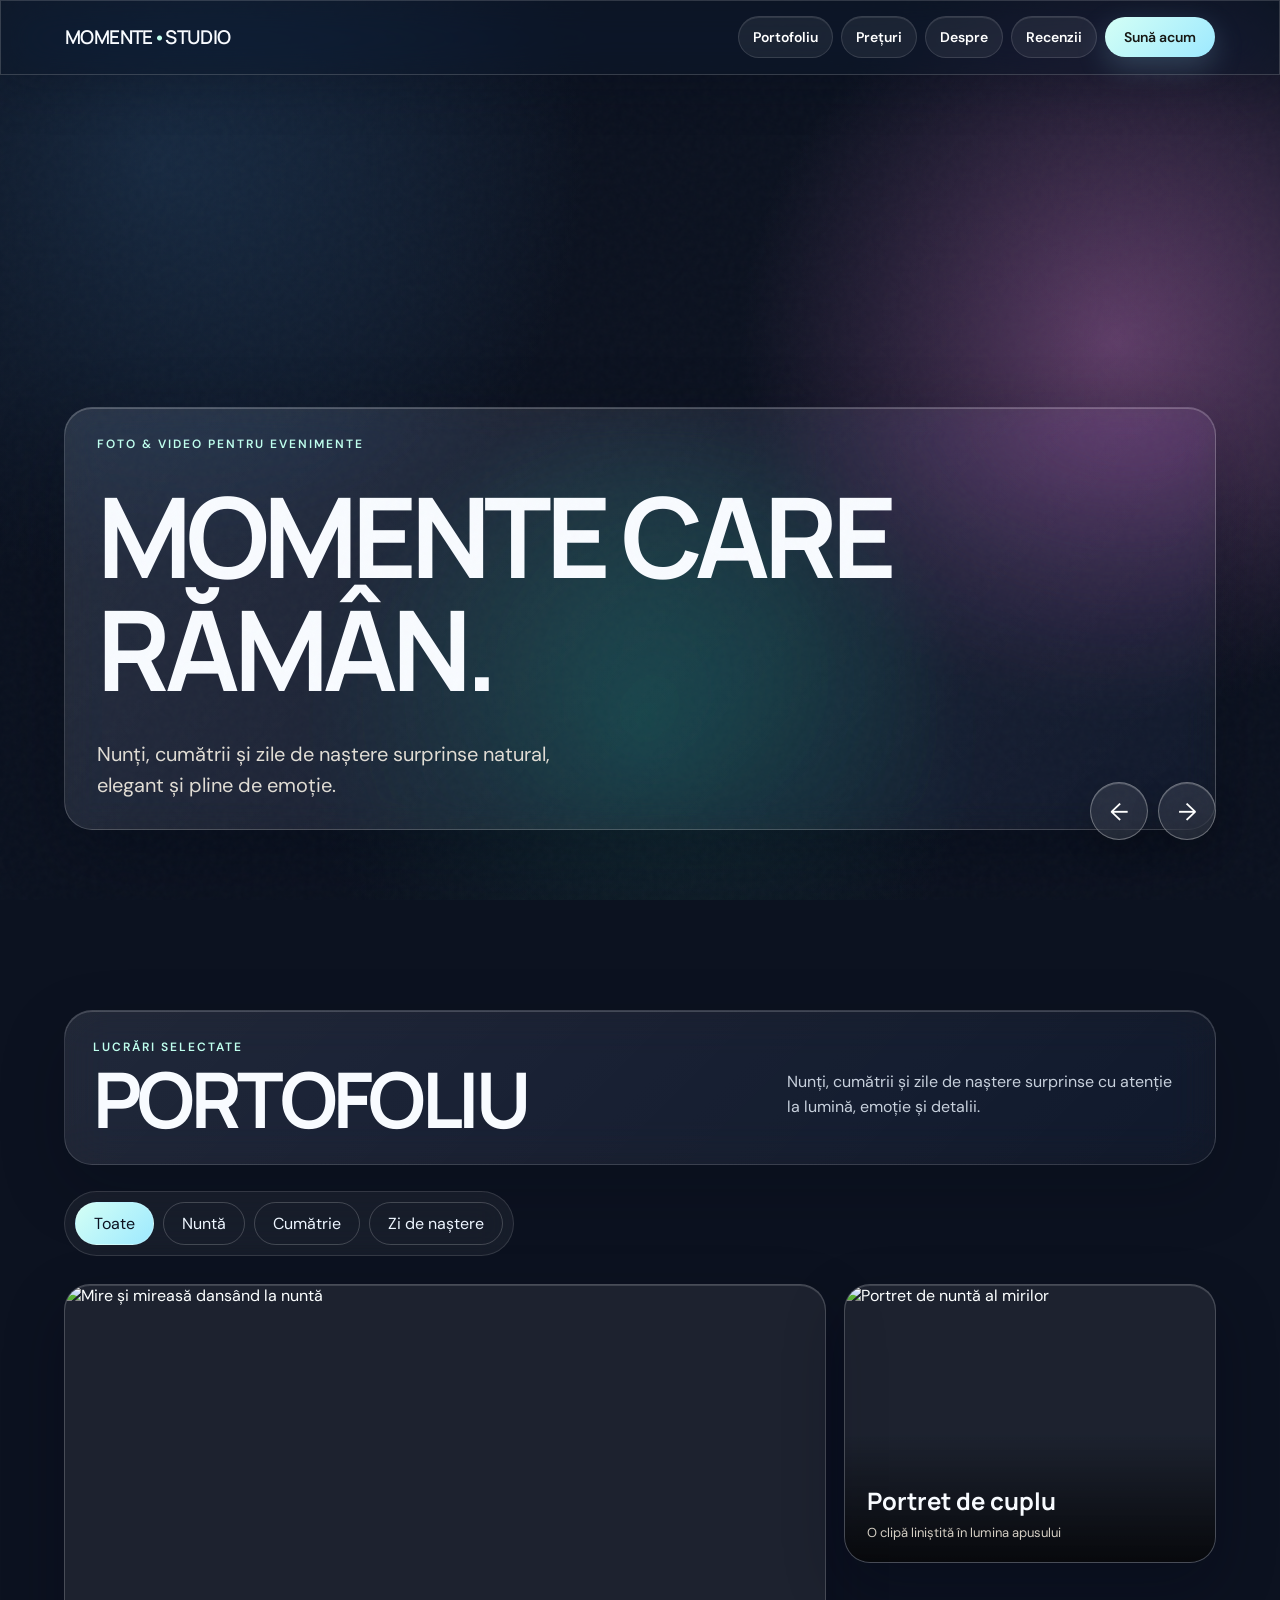
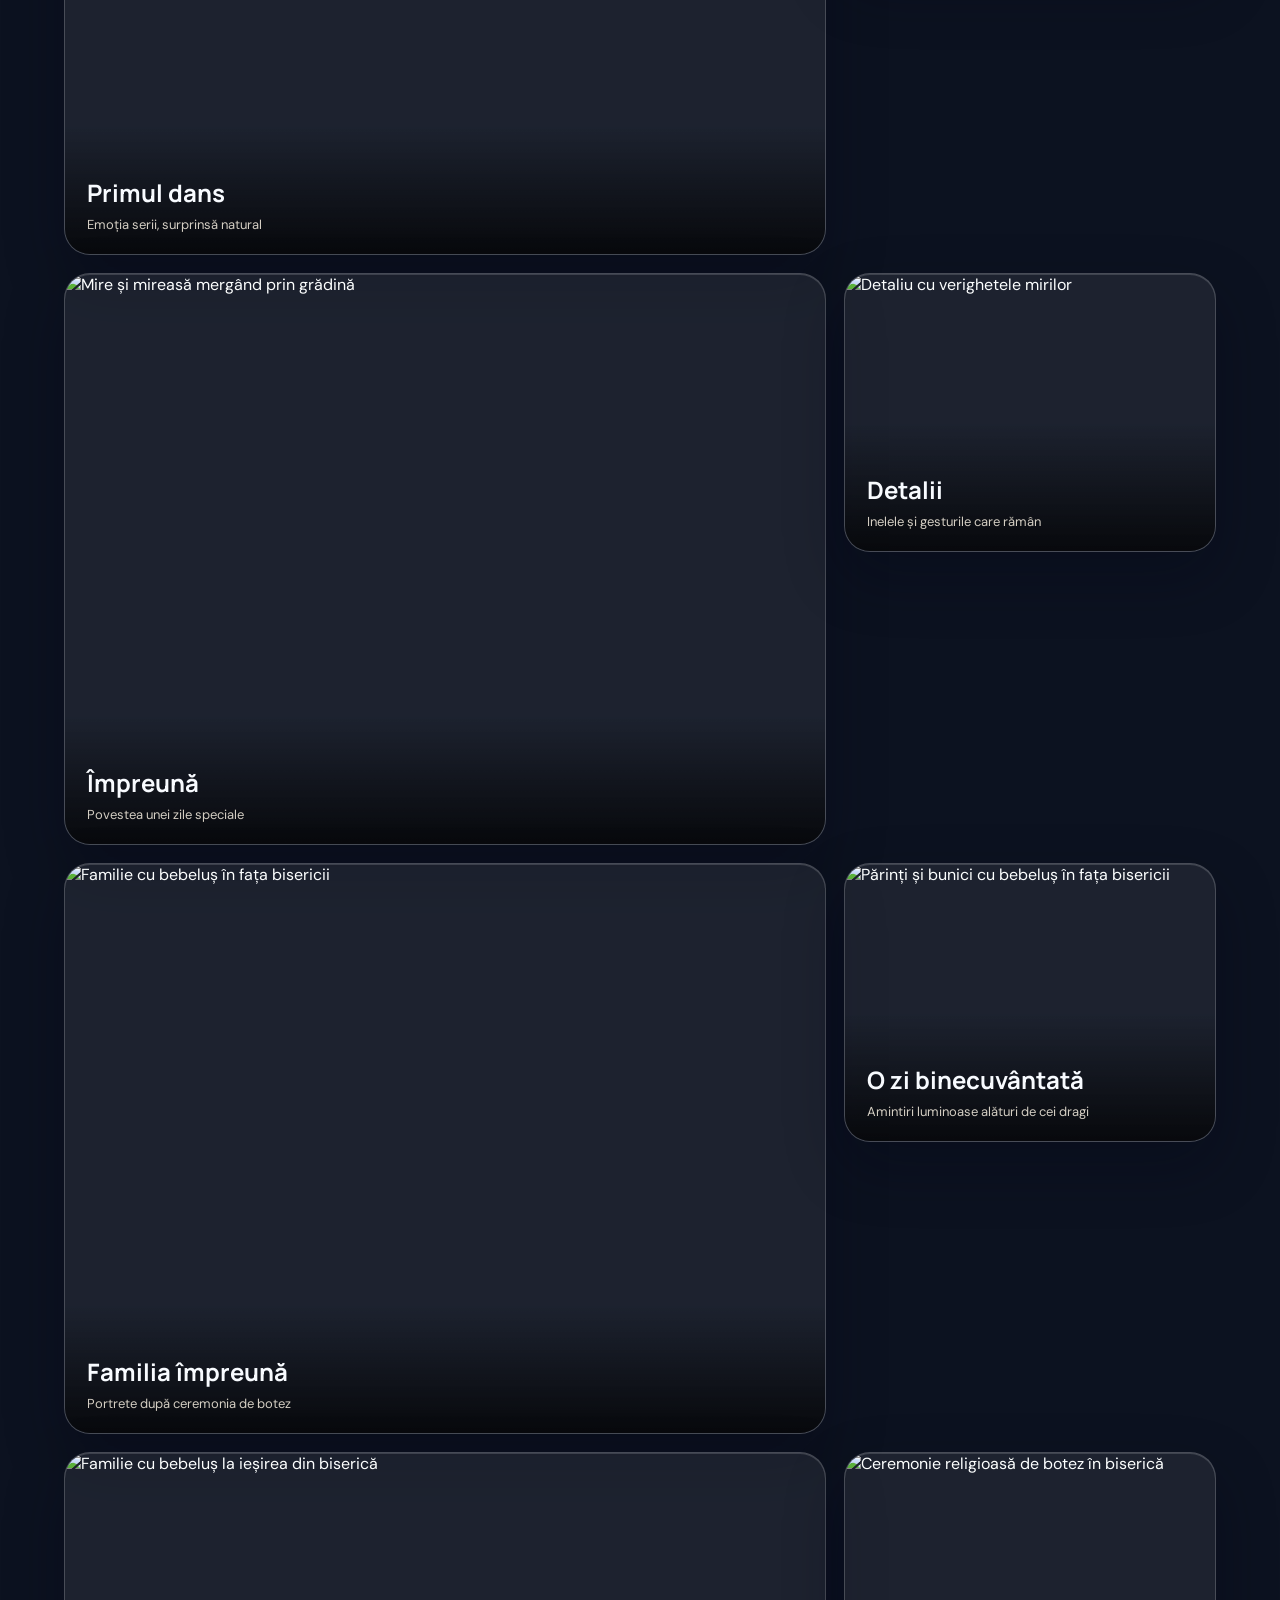
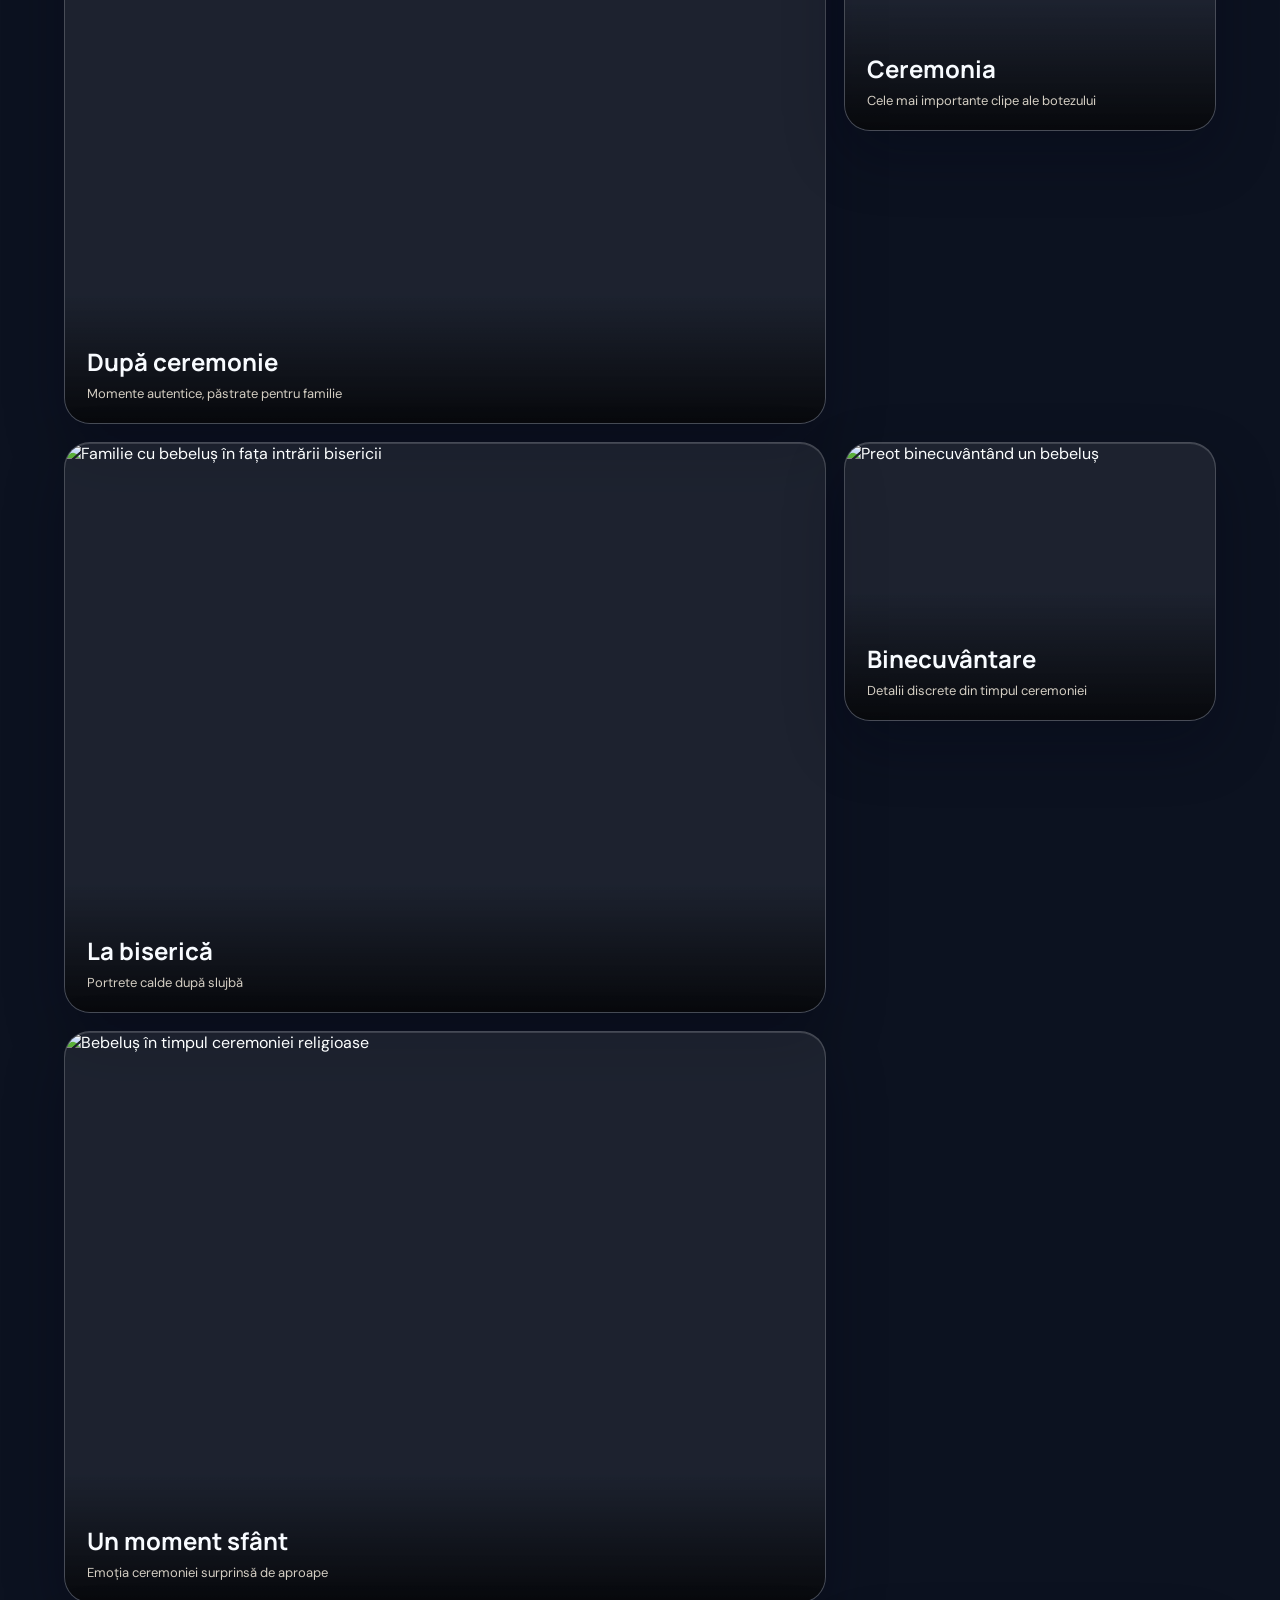
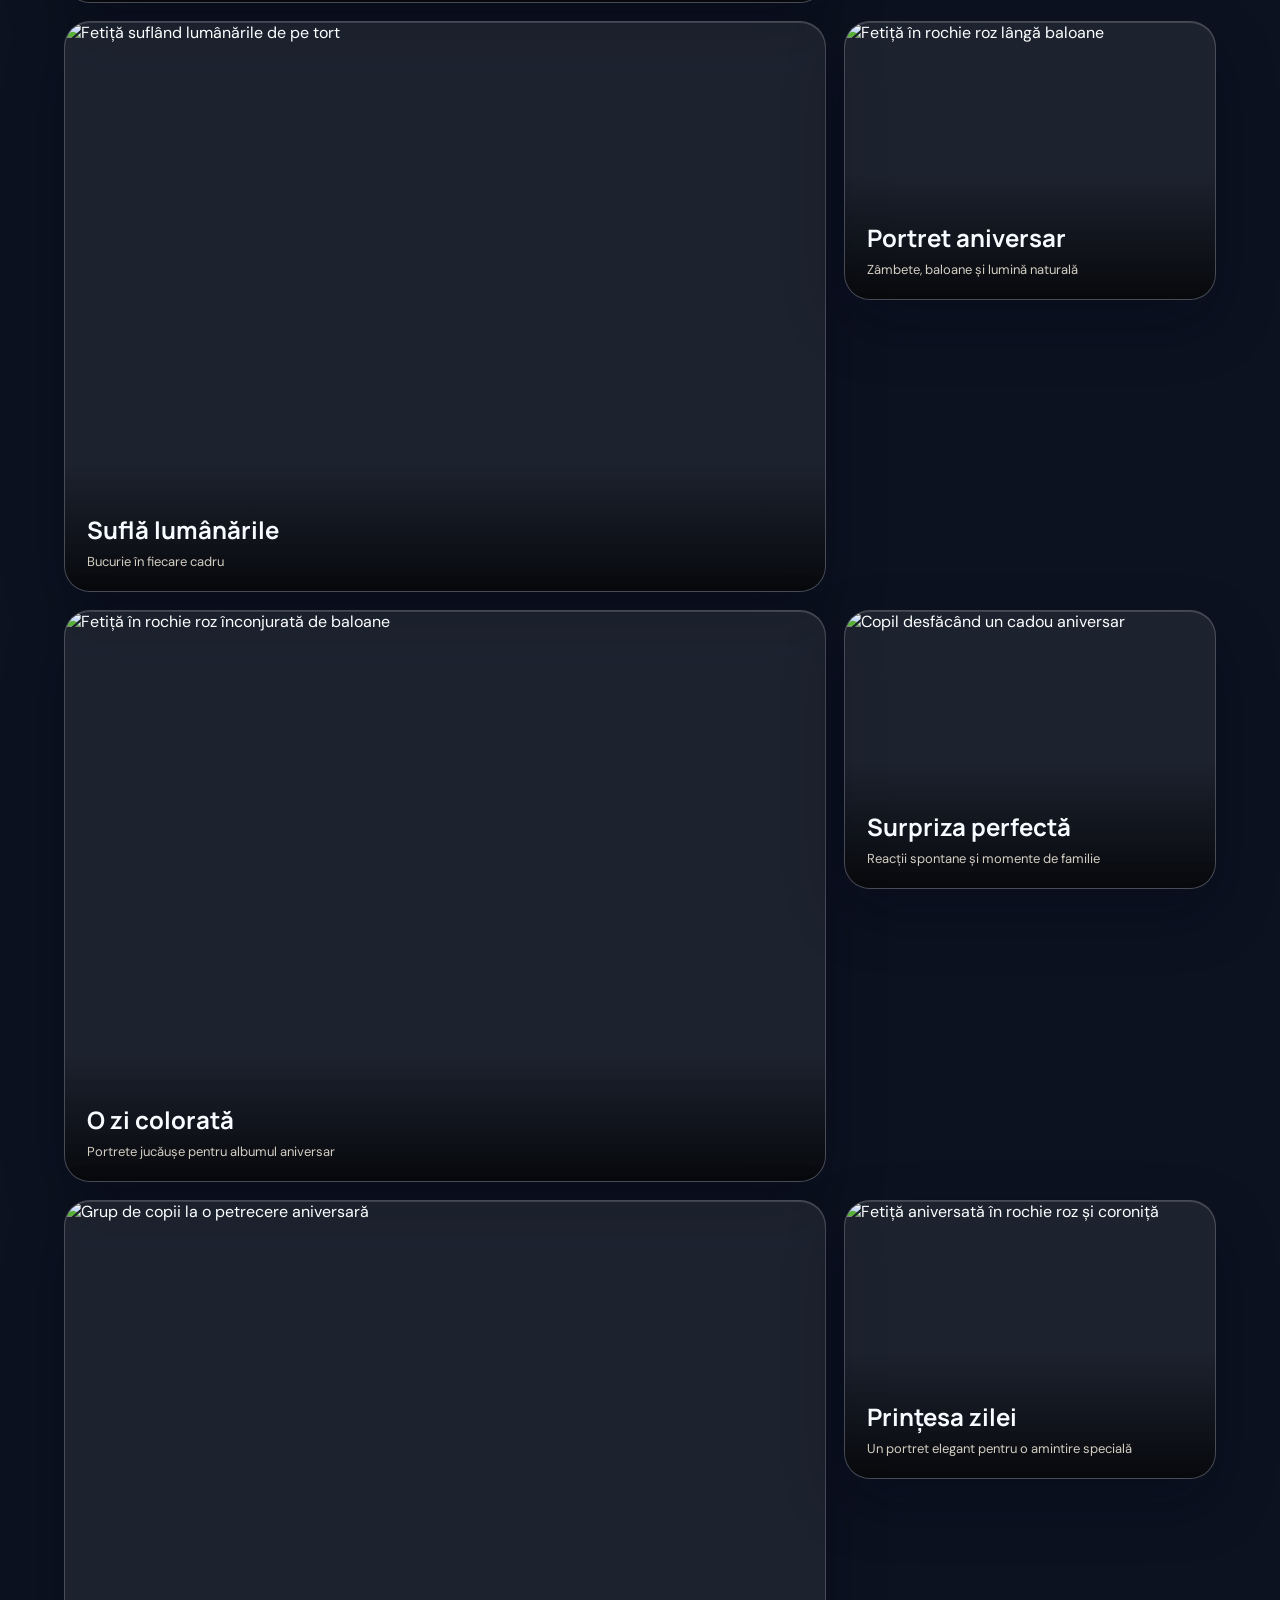
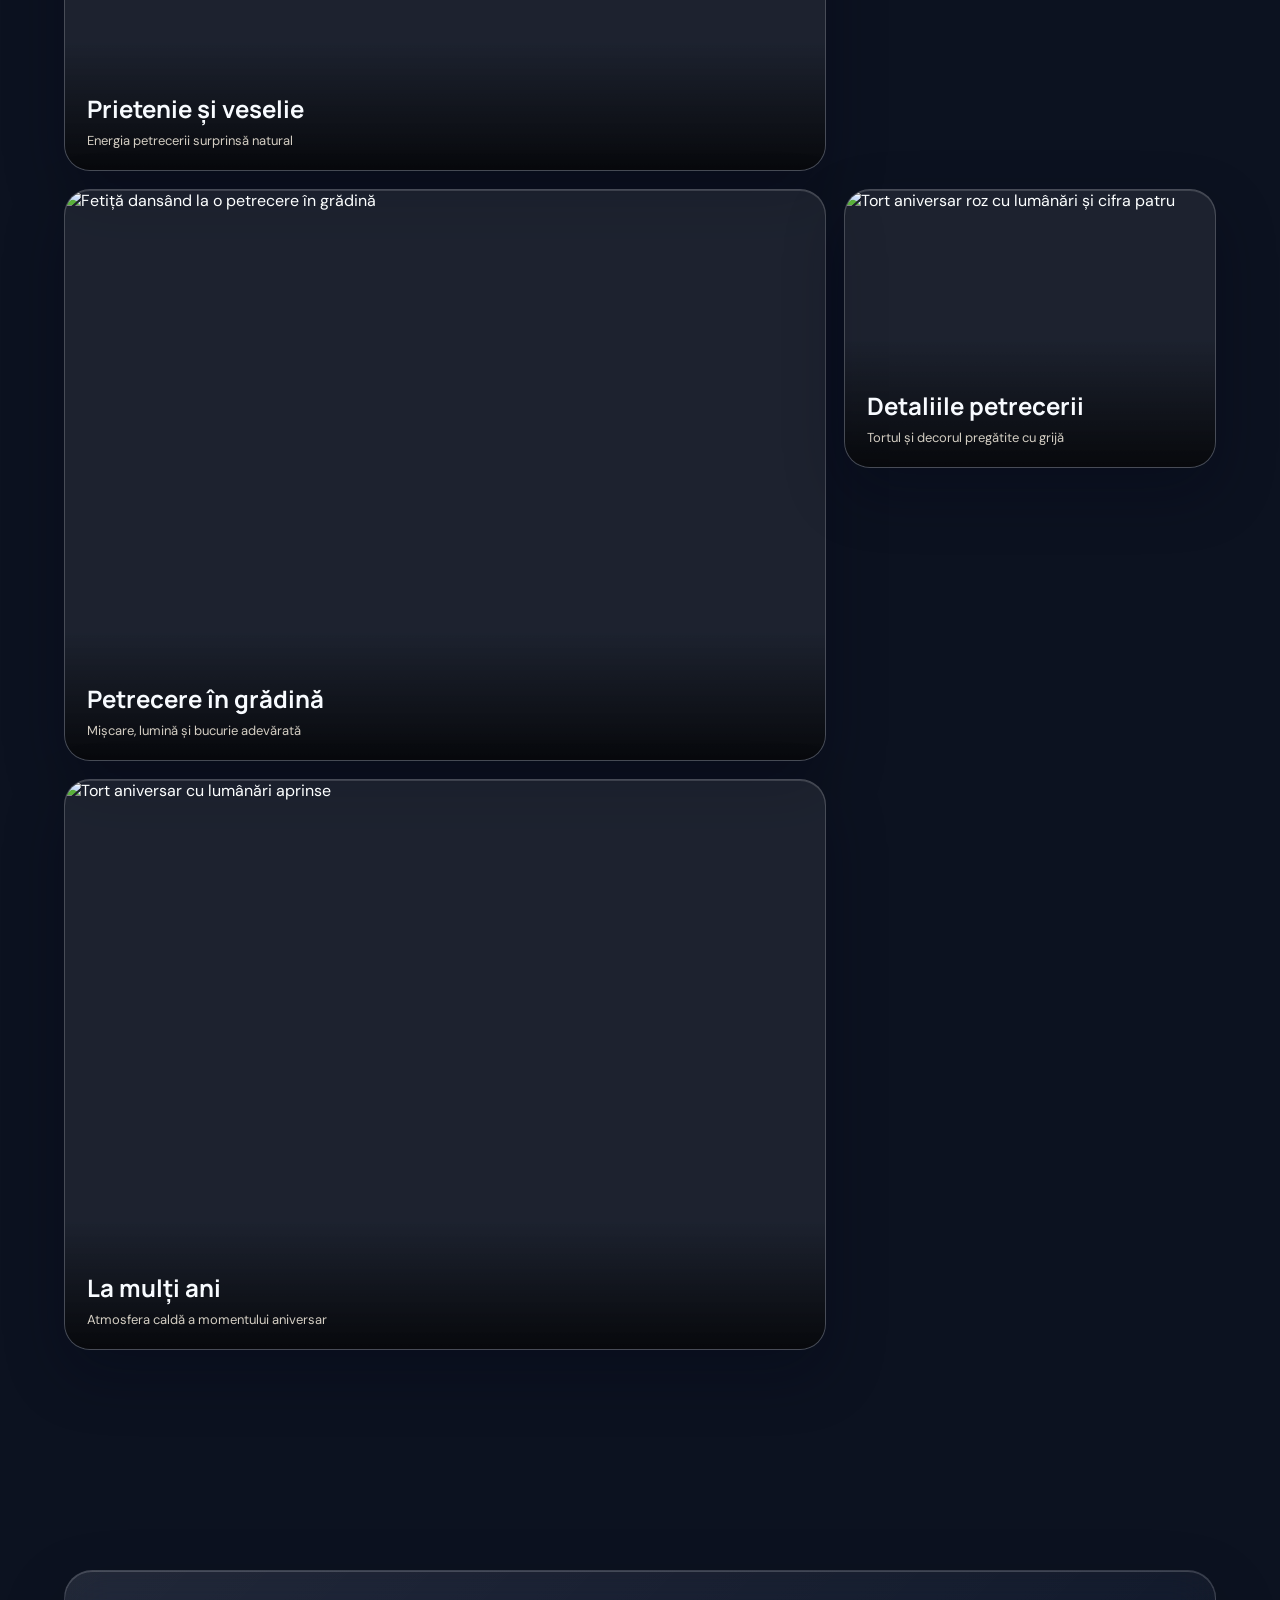
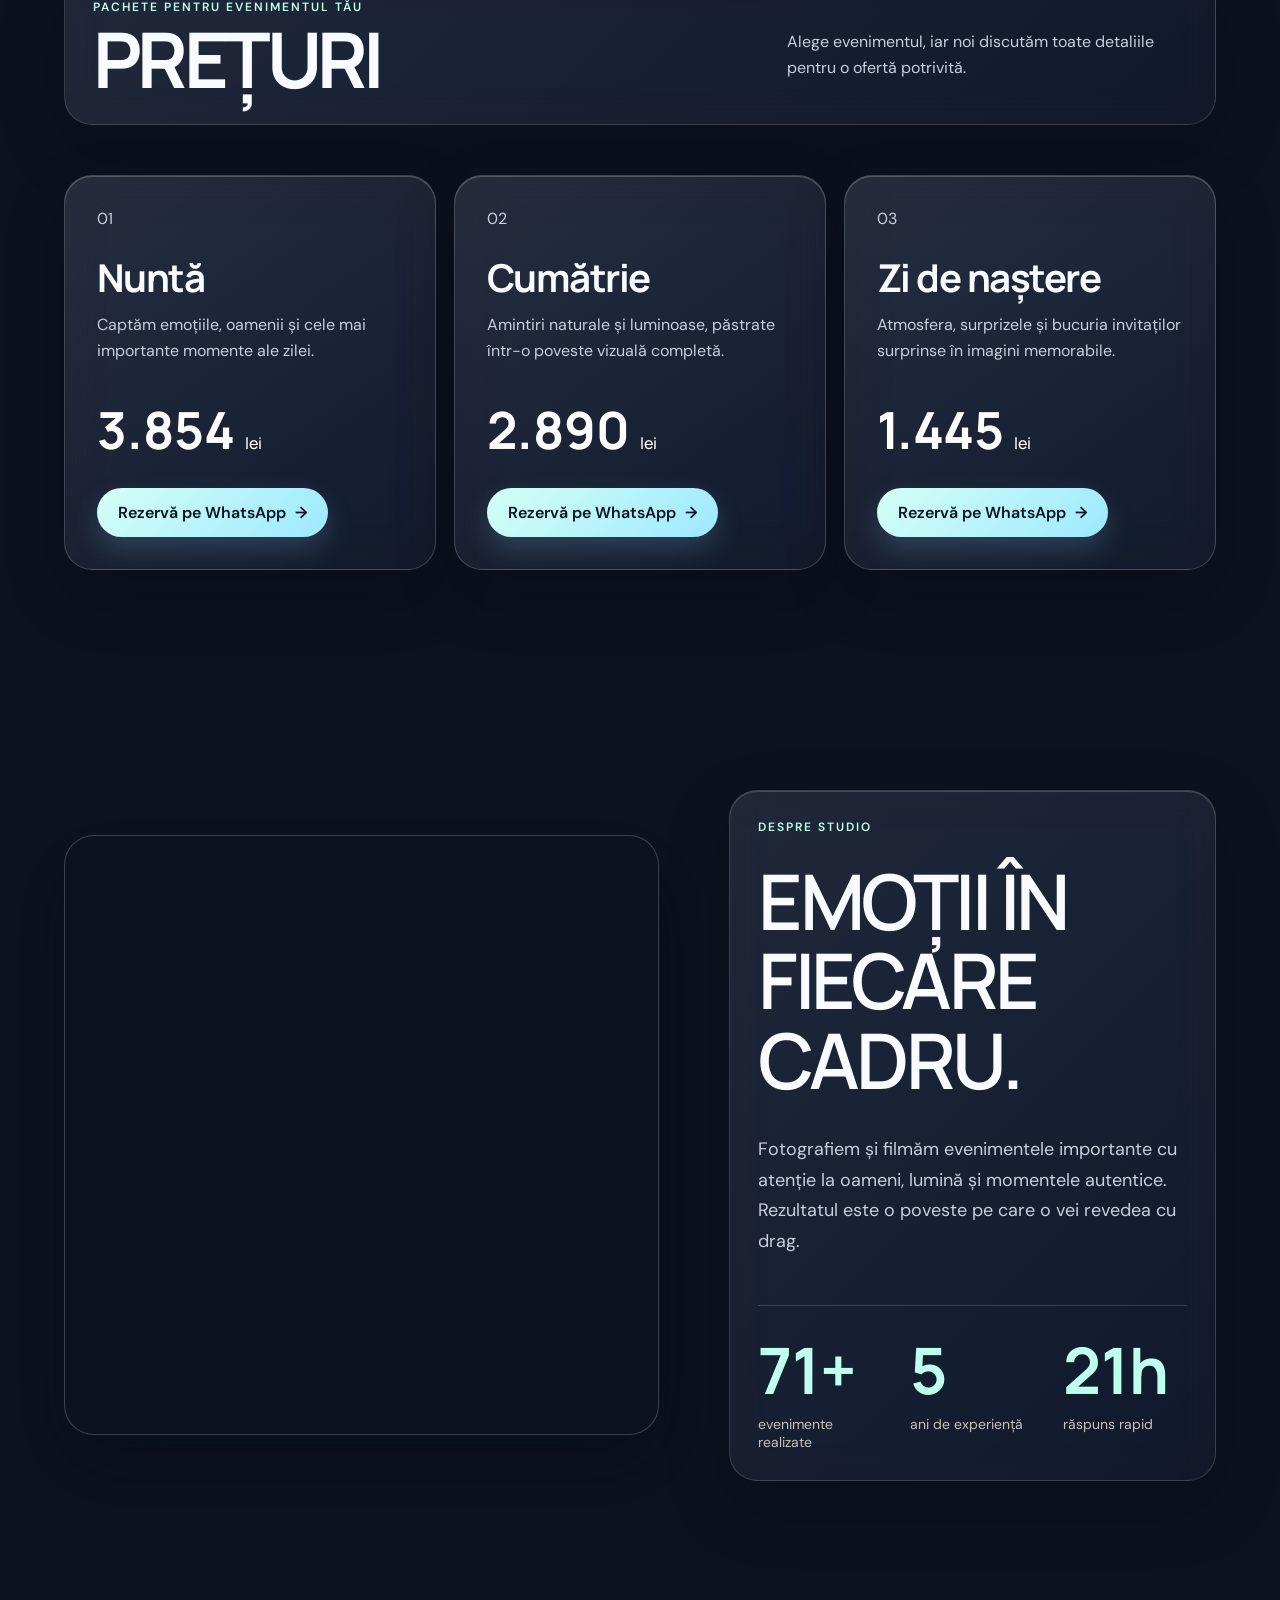
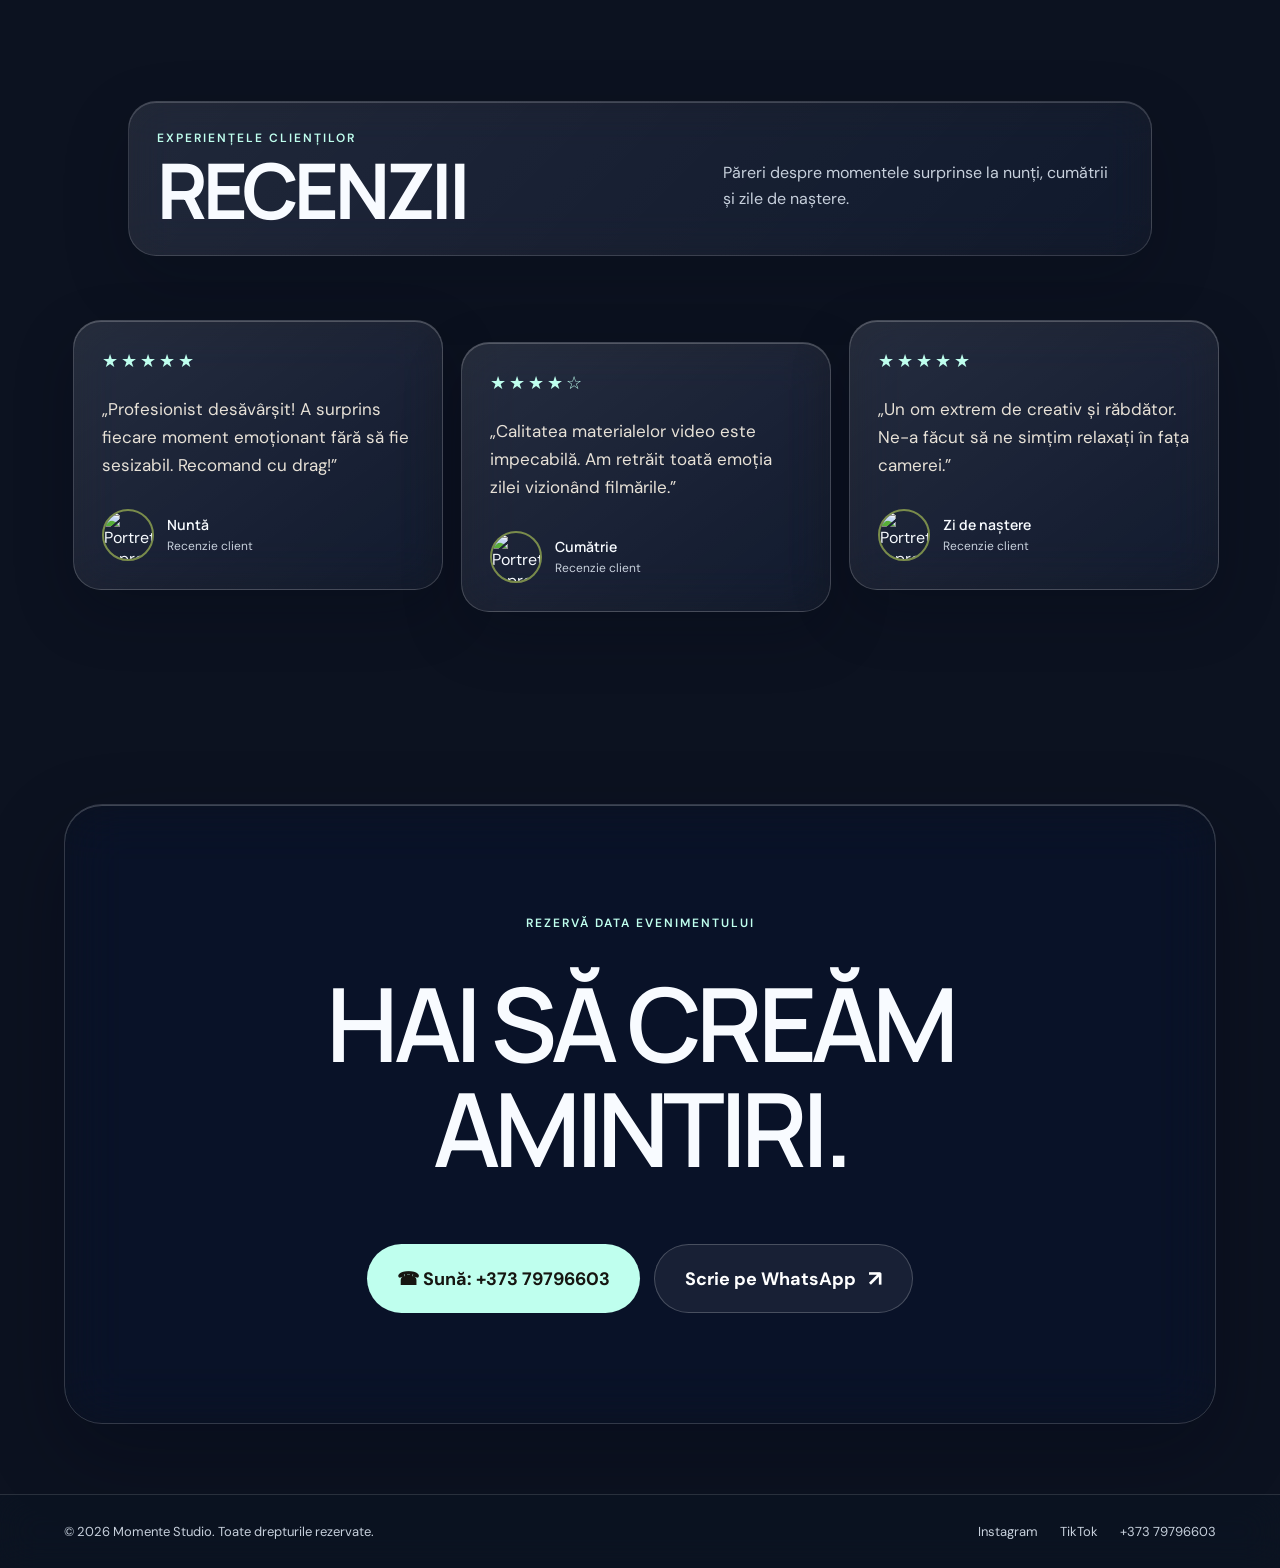
==== index.html @ 8c25ecd5 "Update index.html" ====
<!doctype html>
<html lang="ro">
<head>
  <meta charset="utf-8">
  <meta name="viewport" content="width=device-width,initial-scale=1">
  <meta name="description" content="Portofoliu de producție video și fotografie pentru branduri, evenimente și proiecte creative.">
  <title>Momente Studio — Foto & Video pentru evenimente</title>
  <link rel="preconnect" href="https://fonts.googleapis.com">
  <link rel="preconnect" href="https://fonts.gstatic.com" crossorigin>
  <link href="https://fonts.googleapis.com/css2?family=DM+Sans:wght@400;500;600&family=Manrope:wght@500;600;700&display=swap" rel="stylesheet">
  <style>
    :root{--bg:#11100e;--surface:#1a1815;--text:#f4f0e7;--muted:#a7a196;--accent:#e2ff63;--line:#32302b;--pad:clamp(20px,5vw,76px)}
    *{box-sizing:border-box}html{scroll-behavior:smooth}body{margin:0;background:var(--bg);color:var(--text);font-family:"DM Sans",sans-serif;overflow-x:hidden}a{color:inherit;text-decoration:none}button{font:inherit}.grain{position:fixed;inset:0;pointer-events:none;z-index:20;opacity:.035;background-image:url("data:image/svg+xml,%3Csvg viewBox='0 0 180 180' xmlns='http://www.w3.org/2000/svg'%3E%3Cfilter id='n'%3E%3CfeTurbulence type='fractalNoise' baseFrequency='.8' numOctaves='3' stitchTiles='stitch'/%3E%3C/filter%3E%3Crect width='100%25' height='100%25' filter='url(%23n)' opacity='.7'/%3E%3C/svg%3E")}
    header{position:absolute;z-index:10;width:100%;display:flex;align-items:center;justify-content:space-between;padding:26px var(--pad);font-weight:600}.logo{font-family:Manrope;font-size:19px;letter-spacing:-.6px}.logo span{color:var(--accent)}nav{display:flex;gap:30px;color:#ddd7cb;font-size:14px}.menu-cta{background:var(--accent);color:#171714;border-radius:999px;padding:11px 19px;cursor:pointer}.hero{min-height:100svh;position:relative;display:flex;align-items:flex-end;padding:130px var(--pad) 70px;isolation:isolate;overflow:hidden}.slides,.slide{position:absolute;inset:0;z-index:-2}.slide{opacity:0;transform:scale(1.06);transition:opacity .9s ease,transform 6s ease;background-position:center;background-size:cover}.slide.active{opacity:1;transform:scale(1)}.hero:after{content:"";position:absolute;inset:0;z-index:-1;background:linear-gradient(90deg,#11100ee8 0%,#11100e4a 65%),linear-gradient(0deg,var(--bg),transparent 38%)}.eyebrow{text-transform:uppercase;letter-spacing:2px;color:var(--accent);font-size:12px;font-weight:600}.hero h1{font-family:Manrope;margin:22px 0 28px;max-width:1100px;font-size:clamp(48px,8.7vw,126px);letter-spacing:-.055em;line-height:1.02;padding-block:5px}.hero-bottom{width:100%;display:flex;justify-content:space-between;align-items:end;gap:40px}.hero p{max-width:520px;margin:0;color:#e1ddd5;font-size:clamp(16px,1.6vw,20px);line-height:1.55}.slider-controls{position:absolute;right:var(--pad);bottom:60px;display:flex;gap:10px;z-index:4}.slider-btn{width:58px;height:58px;border-radius:50%;border:1px solid #ffffff88;background:#11100eb5;color:white;font-size:24px;cursor:pointer;transition:.25s}.slider-btn:hover{background:var(--accent);color:#111;border-color:var(--accent);transform:scale(1.07)}
    section{padding:110px var(--pad)}.section-head{display:flex;justify-content:space-between;align-items:end;gap:30px;margin-bottom:50px}.section-head h2{font-family:Manrope;font-size:clamp(38px,6vw,82px);line-height:.95;letter-spacing:-.06em;margin:8px 0 0}.section-head p{max-width:400px;color:var(--muted);line-height:1.6}.filters{display:flex;gap:9px;flex-wrap:wrap;margin-bottom:28px}.filter{border:1px solid var(--line);background:transparent;color:var(--muted);padding:10px 18px;border-radius:999px;cursor:pointer}.filter.active,.filter:hover{background:var(--text);color:var(--bg)}.grid{display:grid;grid-template-columns:repeat(12,1fr);gap:18px}.project{grid-column:span 6;position:relative;overflow:hidden;aspect-ratio:4/3;background:var(--surface);border-radius:4px}.project.wide{grid-column:span 8}.project.small{grid-column:span 4}.project img{width:100%;height:100%;object-fit:cover;transition:transform .7s ease;filter:saturate(.78)}.project:hover img{transform:scale(1.045);filter:saturate(1)}.project-info{position:absolute;inset:auto 0 0;padding:52px 22px 20px;background:linear-gradient(transparent,#000b)}.project-info h3{margin:0 0 4px;font-family:Manrope;font-size:24px}.project-info span{color:#d4cec3;font-size:13px}.project.hide{display:none}
    .services{background:#eeebe4;color:#151410}.services .eyebrow{color:#68635b}.service-list{display:grid;grid-template-columns:repeat(3,1fr);gap:18px}.service{display:block;padding:32px;border:1px solid #cbc6bd;border-radius:8px;background:#f7f4ed;transition:.3s}.service:hover{transform:translateY(-8px);box-shadow:0 18px 40px #38312318}.service span{color:#777167}.service strong{display:block;font-family:Manrope;font-size:clamp(26px,3vw,40px);letter-spacing:-.04em;margin:22px 0 8px}.service p{margin:0;color:#68635b;line-height:1.6}.price{display:block!important;font:700 clamp(34px,4vw,54px) Manrope!important;color:#151410!important;margin-top:30px!important}.price small{font-size:16px;font-weight:500}.book{display:inline-block;margin-top:24px;background:#171714;color:white;padding:13px 20px;border-radius:999px;font-weight:600}.book:hover{background:#2d2b26}
    .about-grid{display:grid;grid-template-columns:1.1fr .9fr;gap:70px;align-items:center}.about-img{min-height:600px;background:url('https://images.unsplash.com/photo-1485846234645-a62644f84728?auto=format&fit=crop&w=1200&q=85') center/cover}.about-copy h2{font:600 clamp(40px,6vw,78px)/1.04 Manrope;letter-spacing:-.045em;margin:22px 0 30px;padding-block:4px}.about-copy p{color:var(--muted);font-size:18px;line-height:1.7}.stats{display:grid;grid-template-columns:repeat(3,1fr);gap:28px;margin-top:48px;padding-top:32px;border-top:1px solid var(--line)}.stat b{display:block;font:700 clamp(40px,5vw,64px)/1 Manrope;color:var(--accent);margin-bottom:13px;white-space:nowrap}.stat b .counter{display:inline;color:inherit;font-size:inherit;line-height:inherit}.stat>span{display:block;font-size:14px;color:#c8c2b8;line-height:1.35}
    .contact{text-align:center;padding-top:150px;padding-bottom:150px}.contact .eyebrow{display:block;margin-bottom:34px}.contact h2{font:600 clamp(48px,8vw,112px)/1.02 Manrope;letter-spacing:-.055em;margin:0 auto 58px;max-width:1100px;padding-block:6px}.contact-actions{display:flex;justify-content:center;gap:14px;flex-wrap:wrap}.contact-link{display:inline-flex;align-items:center;gap:12px;background:var(--accent);color:#161611;border-radius:999px;padding:19px 30px;font-weight:700;font-size:18px;cursor:pointer;transition:.25s}.contact-link.secondary{background:transparent;color:white;border:1px solid #ffffff55}.contact-link:hover{transform:translateY(-3px);box-shadow:0 12px 30px #e2ff6326}.contact-link i{font-style:normal;font-size:22px}footer{border-top:1px solid var(--line);padding:28px var(--pad);display:flex;justify-content:space-between;color:var(--muted);font-size:13px}.socials{display:flex;gap:22px}
    .reveal{opacity:0;transform:translateY(35px);transition:opacity .75s,transform .75s}.reveal.visible{opacity:1;transform:none}
    @media(max-width:760px){nav a:not(.menu-cta){display:none}.hero{padding-bottom:120px}.slider-controls{left:var(--pad);right:auto;bottom:32px}.slider-btn{width:50px;height:50px}.section-head{display:block}.grid{display:block}.project{margin-bottom:14px;aspect-ratio:4/5}.service-list{grid-template-columns:1fr}.about-grid{grid-template-columns:1fr;gap:40px}.about-img{min-height:470px}.stats{gap:10px}.stat b{font-size:27px}footer{flex-direction:column;gap:18px}}
    /* Final navigation, buttons and reviews */
    header{position:fixed;top:0;z-index:30;padding:16px var(--pad);background:#11100ee8;border-bottom:1px solid #ffffff1c;backdrop-filter:blur(16px);box-shadow:0 8px 28px #0003}
    nav{display:flex;align-items:center;gap:8px;color:#fff}nav>a:not(.menu-cta){display:block;padding:11px 14px;border-radius:999px;background:#ffffff0c;transition:.25s}nav>a:not(.menu-cta):hover{color:#111;background:var(--accent);transform:translateY(-2px)}
    .menu-cta{position:relative;overflow:hidden;animation:softPulse 2.4s infinite}.menu-cta:after{content:"";position:absolute;top:-40%;left:-60%;width:32%;height:180%;background:#fff9;transform:rotate(24deg);animation:shine 3.4s infinite}.hero{padding-top:150px}
    .book{position:relative;display:inline-flex;align-items:center;gap:9px;overflow:hidden;padding:14px 21px;transition:.3s}.book:after{content:"→";transition:.3s}.book:hover{background:#34312b;transform:translateX(5px);box-shadow:0 10px 25px #0002}.book:hover:after{transform:translateX(5px)}
    .reviews{overflow:hidden;background:#171613;padding-left:0;padding-right:0}.reviews .section-head{padding:0 var(--pad)}.review-note{display:inline-block;margin-top:18px;padding:8px 12px;border:1px solid var(--line);border-radius:999px;color:var(--muted);font-size:12px}.reviews-track{display:flex;width:max-content;gap:18px;padding:12px 9px 28px;animation:reviewScroll 48s linear infinite}.reviews-track:hover{animation-play-state:paused}.review-card{width:min(380px,84vw);min-height:285px;background:#211f1b;border:1px solid #39362f;border-radius:12px;padding:28px;display:flex;flex-direction:column;justify-content:space-between;transition:.3s}.review-card:hover{transform:translateY(-9px) rotate(.35deg);border-color:#e2ff6377;box-shadow:0 20px 45px #0005}.stars{color:var(--accent);letter-spacing:3px;font-size:15px}.review-card blockquote{margin:22px 0;color:#e7e1d7;font-size:17px;line-height:1.65}.review-person{display:flex;align-items:center;gap:13px}.review-person img{width:52px;height:52px;border-radius:50%;object-fit:cover;border:2px solid #e2ff637a}.review-person b{display:block;font:600 15px Manrope}.review-person span{color:var(--muted);font-size:12px}
    @keyframes softPulse{0%,100%{box-shadow:0 0 0 0 #e2ff6300}50%{box-shadow:0 0 0 9px #e2ff6312}}@keyframes shine{0%,45%{left:-60%}65%,100%{left:130%}}@keyframes reviewScroll{to{transform:translateX(calc(-50% - 9px))}}
    @media(max-width:760px){header{padding:12px 14px}.logo{font-size:14px}nav{gap:3px}nav>a:not(.menu-cta){display:block!important;padding:8px 7px;font-size:10px}.menu-cta{padding:9px 9px;font-size:10px}.stat b{font-size:34px}.review-card{min-height:270px}}
    @media(max-width:570px){header{flex-wrap:wrap;gap:7px}.logo{width:100%;text-align:center}nav{width:100%;justify-content:center}.hero{padding-top:180px}nav a[href="#recenzii"]{display:none!important}}
    .reviews-track{width:auto;overflow-x:auto;scroll-snap-type:x mandatory;scroll-behavior:smooth;cursor:grab;animation:none;padding:12px var(--pad) 30px;user-select:none;scrollbar-color:var(--accent) #2b2924;scrollbar-width:thin}.reviews-track.dragging{cursor:grabbing;scroll-behavior:auto}.review-card{flex:0 0 min(380px,84vw);scroll-snap-align:start}.review-controls{display:flex;gap:10px;margin-top:24px}.review-arrow{width:52px;height:52px;border-radius:50%;border:1px solid #ffffff55;background:#26241f;color:white;font-size:22px;cursor:pointer;transition:.25s}.review-arrow:hover{background:var(--accent);color:#111;transform:scale(1.08)}.drag-hint{display:block;margin-top:10px;color:var(--muted);font-size:12px}
    .reviews-track{scroll-snap-type:x proximity;scroll-behavior:auto;overscroll-behavior-inline:contain}.reviews-track.dragging{scroll-snap-type:none}
    /* Infinite reviews and timed offer */
    .reviews-grid-section{overflow:hidden!important;padding-inline:0}.reviews-grid-section .section-head{margin-inline:var(--pad)}.reviews-grid{display:flex!important;width:max-content;gap:18px;padding:14px 9px 34px;animation:reviewsInfinite 115s linear infinite;will-change:transform}.reviews-grid:hover{animation-play-state:paused}.reviews-grid .review-card,.reviews-grid .review-card:nth-child(3n+2){flex:0 0 min(370px,84vw);width:min(370px,84vw);min-height:270px;transform:none}.reviews-grid .review-card:hover,.reviews-grid .review-card:nth-child(3n+2):hover{transform:translateY(-8px)}.avatar-neutral{width:52px;height:52px;border-radius:50%;display:grid;place-items:center;background:linear-gradient(135deg,#d4fff5,#9ec9ff 55%,#d9b6ff);color:#0c1220;font:700 16px Manrope;border:1px solid #ffffff90;box-shadow:0 10px 26px #77d8ff30}.popup-overlay{position:fixed;inset:0;z-index:100;display:grid;place-items:center;padding:20px;background:#06101f75;backdrop-filter:blur(12px);opacity:0;visibility:hidden;transition:opacity .55s ease,visibility .55s}.popup-overlay.show{opacity:1;visibility:visible}.offer-popup{position:relative;width:min(560px,100%);padding:38px;border:1px solid #ffffff55;border-radius:34px;background:linear-gradient(145deg,#ffffff2c,#ffffff10);box-shadow:0 35px 100px #0008,inset 0 1px #ffffff70;backdrop-filter:blur(32px) saturate(170%);transform:translateY(28px) scale(.94);opacity:0;transition:transform .7s cubic-bezier(.16,1,.3,1),opacity .55s}.popup-overlay.show .offer-popup{transform:none;opacity:1}.popup-close{position:absolute;right:16px;top:16px;width:42px;height:42px;border-radius:50%;border:1px solid #ffffff45;background:#ffffff13;color:white;font-size:21px;cursor:pointer;transition:.25s}.popup-close:hover{background:#fff;color:#0c1220;transform:rotate(90deg)}.offer-badge{display:inline-block;padding:8px 13px;border-radius:999px;background:#bfffee;color:#0c1220;font-weight:700;font-size:12px;letter-spacing:1px;text-transform:uppercase}.offer-popup h2{font:700 clamp(38px,7vw,66px)/.98 Manrope;letter-spacing:-.055em;margin:23px 0 18px}.offer-popup p{color:#dce5ef;font-size:17px;line-height:1.6;margin:0 0 28px}.offer-popup .contact-link{width:100%;justify-content:center}.offer-fine{display:block;text-align:center;margin-top:14px;color:#aeb9c6;font-size:11px}@keyframes reviewsInfinite{to{transform:translateX(calc(-50% - 9px))}}
    /* Liquid glass redesign */
    :root{--bg:#0c1220;--surface:#ffffff12;--text:#f8fbff;--muted:#c7d0dc;--accent:#bfffee;--line:#ffffff2b}
    body{background:radial-gradient(circle at 12% 18%,#28496c 0,transparent 32%),radial-gradient(circle at 87% 38%,#65406d 0,transparent 30%),radial-gradient(circle at 50% 82%,#1f665f 0,transparent 34%),#0c1220;background-attachment:fixed}
    header{background:#1018278c;border:1px solid #ffffff2b;border-top:0;box-shadow:0 14px 44px #06101f44,inset 0 1px #ffffff26;backdrop-filter:blur(24px) saturate(155%)}
    nav>a:not(.menu-cta){background:#ffffff10;border:1px solid #ffffff20;box-shadow:inset 0 1px #ffffff19}.menu-cta{background:linear-gradient(135deg,#d4fff5,#9de9ff);box-shadow:0 10px 30px #9de9ff35}
    .hero:after{background:linear-gradient(90deg,#0b1220a8 0%,#0b122034 65%,transparent),linear-gradient(0deg,#0c1220a8 0%,transparent 47%)}.slide{filter:saturate(1.15) brightness(1.1);transition:opacity 1.35s cubic-bezier(.4,0,.2,1),transform 8s cubic-bezier(.2,.65,.25,1)}.hero>div:not(.slides):not(.slider-controls){padding:28px 32px;border:1px solid #ffffff2e;border-radius:28px;background:linear-gradient(135deg,#ffffff1e,#ffffff08);box-shadow:0 24px 70px #02081555,inset 0 1px #ffffff38;backdrop-filter:blur(14px) saturate(140%)}
    .slider-btn{background:#ffffff17;border:1px solid #ffffff52;box-shadow:0 12px 30px #0003,inset 0 1px #ffffff35;backdrop-filter:blur(16px)}
    section:not(.hero):not(.reviews){background:transparent}.section-head,.about-copy{padding:28px;border:1px solid #ffffff25;border-radius:28px;background:linear-gradient(135deg,#ffffff18,#ffffff08);box-shadow:0 24px 65px #02081535,inset 0 1px #ffffff2e;backdrop-filter:blur(22px) saturate(145%)}
    #portofoliu .section-head{margin-bottom:26px}.filters{padding:10px;border-radius:999px;background:#ffffff0d;border:1px solid #ffffff20;width:max-content;max-width:100%;backdrop-filter:blur(18px)}.filter{color:#eef6ff;border-color:#ffffff31}.filter.active,.filter:hover{background:linear-gradient(135deg,#d4fff5,#9de9ff);color:#0c1220}
    .project{border-radius:26px;border:1px solid #ffffff30;box-shadow:0 24px 60px #0208154f,inset 0 1px #ffffff26}.project img{filter:saturate(1.12) brightness(1.06)}.project:hover img{filter:saturate(1.25) brightness(1.1);transform:scale(1.055)}
    .services{color:var(--text)}.services .eyebrow{color:var(--accent)}.service{color:var(--text);background:linear-gradient(145deg,#ffffff1e,#ffffff09);border:1px solid #ffffff2e;border-radius:28px;box-shadow:0 25px 60px #0208153d,inset 0 1px #ffffff36;backdrop-filter:blur(24px) saturate(150%)}.service p,.service span{color:var(--muted)}.service .price{color:#fff!important}.service .price span{color:#fff}.book{background:linear-gradient(135deg,#d4fff5,#9de9ff);color:#0b1320;box-shadow:0 12px 28px #9de9ff2c}.book:hover{background:linear-gradient(135deg,#eafffa,#b8f0ff)}
    .about-img{border-radius:30px;border:1px solid #ffffff31;box-shadow:0 28px 70px #02081555;filter:saturate(1.14) brightness(1.08)}.stats{border-color:#ffffff25}.contact{margin:70px var(--pad);padding:110px 28px;border:1px solid #ffffff2b;border-radius:38px;background:linear-gradient(135deg,#ffffff1c,#ffffff08);box-shadow:0 30px 80px #0208154f,inset 0 1px #ffffff38;backdrop-filter:blur(28px) saturate(155%)}.contact-link.secondary{background:#ffffff10;border-color:#ffffff35;backdrop-filter:blur(12px)}
    .reviews{display:none!important}.reviews-grid-section{display:block;background:transparent!important;overflow:visible;padding-inline:var(--pad)}.reviews-grid{display:grid;grid-template-columns:repeat(3,minmax(0,1fr));gap:18px}.reviews-grid .review-card{width:auto;min-height:270px;background:linear-gradient(145deg,#ffffff1d,#ffffff09);border:1px solid #ffffff2d;border-radius:28px;box-shadow:0 22px 60px #0208153d,inset 0 1px #ffffff38;backdrop-filter:blur(24px) saturate(150%);transform:none}.reviews-grid .review-card:nth-child(3n+2){transform:translateY(22px)}.reviews-grid .review-card:hover{transform:translateY(-8px);border-color:#bfffee88;box-shadow:0 28px 70px #02081557,inset 0 1px #ffffff45}.reviews-grid .review-card:nth-child(3n+2):hover{transform:translateY(14px)}.reviews-grid .stars{font-size:18px}.reviews-grid .review-person b{font-size:14px}.reviews-grid .review-person span{font-size:12px}footer{background:#0c1422a6;backdrop-filter:blur(18px);border-color:#ffffff20}
    @media(max-width:980px){.reviews-grid{grid-template-columns:repeat(2,minmax(0,1fr))}.reviews-grid .review-card:nth-child(3n+2){transform:none}}
    @media(max-width:760px){.hero>div:not(.slides):not(.slider-controls){padding:20px;border-radius:22px}.section-head,.about-copy{padding:21px;border-radius:22px}.contact{margin:36px 14px;padding:80px 20px}.reviews-grid{grid-template-columns:1fr}.reviews-grid .review-card{min-height:240px}}
    .about-img{background-image:url('https://images.unsplash.com/photo-1542038784456-1ea8e935640e?auto=format&fit=crop&w=1400&q=90');background-position:center 32%}.avatar-neutral{position:relative;overflow:hidden;background:linear-gradient(145deg,#dffdf6,#b7d7ff 58%,#ddc5ff);font-size:0}.avatar-neutral:before{content:"";position:absolute;width:18px;height:18px;left:16px;top:9px;border-radius:50%;background:#fff;box-shadow:0 2px 8px #54718838}.avatar-neutral:after{content:"";position:absolute;width:34px;height:22px;left:8px;bottom:-5px;border-radius:50% 50% 35% 35%;background:#fff;box-shadow:0 -2px 8px #54718828}.review-card:nth-child(4n+2) .avatar-neutral{background:linear-gradient(145deg,#fff0d8,#ffc6d8)}.review-card:nth-child(4n+3) .avatar-neutral{background:linear-gradient(145deg,#e4e1ff,#bdedff)}.review-card:nth-child(4n) .avatar-neutral{background:linear-gradient(145deg,#e3ffd9,#b7ecdd)}
  
    /* Fotografii reale adăugate în portofoliu */
    .about-img{background-image:url('images/nunta-04.jpg')!important;background-position:center!important}
    .project img{filter:saturate(1) brightness(1.02)}
    .project:hover img{filter:saturate(1.06) brightness(1.03)}
    @media(max-width:760px){.project{aspect-ratio:4/3}}
  </style>
</head>
<body>
  <div class="grain"></div>
  <header><a class="logo" href="#">MOMENTE<span>•</span>STUDIO</a><nav><a href="#portofoliu">Portofoliu</a><a href="#servicii">Prețuri</a><a href="#despre">Despre</a><a href="#recenzii-publice">Recenzii</a><a class="menu-cta phone-call" href="tel:+37379796603">Sună acum</a></nav></header>
  <main>
    <section class="hero"><div class="slides"><div class="slide active" style="background-image:url('images/nunta-01.jpg')"></div><div class="slide" style="background-image:url('images/cumatrie-03.jpg')"></div><div class="slide" style="background-image:url('images/zi-nastere-01.jpg')"></div></div><div><div class="eyebrow">Foto & video pentru evenimente</div><h1>MOMENTE CARE RĂMÂN.</h1><div class="hero-bottom"><p>Nunți, cumătrii și zile de naștere surprinse natural, elegant și pline de emoție.</p></div></div><div class="slider-controls"><button class="slider-btn prev" aria-label="Banner anterior">←</button><button class="slider-btn next" aria-label="Banner următor">→</button></div></section>
    <section id="portofoliu">
      <div class="section-head reveal"><div><div class="eyebrow">Lucrări selectate</div><h2>PORTOFOLIU</h2></div><p>Nunți, cumătrii și zile de naștere surprinse cu atenție la lumină, emoție și detalii.</p></div>
      <div class="filters reveal"><button class="filter active" data-filter="all">Toate</button><button class="filter" data-filter="nunta">Nuntă</button><button class="filter" data-filter="cumatrie">Cumătrie</button><button class="filter" data-filter="zi-nastere">Zi de naștere</button></div>
      <div class="grid">
        <article class="project wide reveal" data-type="nunta"><img src="images/nunta-01.jpg" alt="Mire și mireasă dansând la nuntă" loading="lazy" style="object-position:center"><div class="project-info"><h3>Primul dans</h3><span>Emoția serii, surprinsă natural</span></div></article>
        <article class="project small reveal" data-type="nunta"><img src="images/nunta-02.jpg" alt="Portret de nuntă al mirilor" loading="lazy" style="object-position:center"><div class="project-info"><h3>Portret de cuplu</h3><span>O clipă liniștită în lumina apusului</span></div></article>
        <article class="project wide reveal" data-type="nunta"><img src="images/nunta-03.jpg" alt="Mire și mireasă mergând prin grădină" loading="lazy" style="object-position:center"><div class="project-info"><h3>Împreună</h3><span>Povestea unei zile speciale</span></div></article>
        <article class="project small reveal" data-type="nunta"><img src="images/nunta-04.jpg" alt="Detaliu cu verighetele mirilor" loading="lazy" style="object-position:center"><div class="project-info"><h3>Detalii</h3><span>Inelele și gesturile care rămân</span></div></article>
        <article class="project wide reveal" data-type="cumatrie"><img src="images/cumatrie-01.jpg" alt="Familie cu bebeluș în fața bisericii" loading="lazy" style="object-position:center"><div class="project-info"><h3>Familia împreună</h3><span>Portrete după ceremonia de botez</span></div></article>
        <article class="project small reveal" data-type="cumatrie"><img src="images/cumatrie-02.jpg" alt="Părinți și bunici cu bebeluș în fața bisericii" loading="lazy" style="object-position:center"><div class="project-info"><h3>O zi binecuvântată</h3><span>Amintiri luminoase alături de cei dragi</span></div></article>
        <article class="project wide reveal" data-type="cumatrie"><img src="images/cumatrie-03.jpg" alt="Familie cu bebeluș la ieșirea din biserică" loading="lazy" style="object-position:center"><div class="project-info"><h3>După ceremonie</h3><span>Momente autentice, păstrate pentru familie</span></div></article>
        <article class="project small reveal" data-type="cumatrie"><img src="images/cumatrie-04.jpg" alt="Ceremonie religioasă de botez în biserică" loading="lazy" style="object-position:center"><div class="project-info"><h3>Ceremonia</h3><span>Cele mai importante clipe ale botezului</span></div></article>
        <article class="project wide reveal" data-type="cumatrie"><img src="images/cumatrie-05.jpg" alt="Familie cu bebeluș în fața intrării bisericii" loading="lazy" style="object-position:center"><div class="project-info"><h3>La biserică</h3><span>Portrete calde după slujbă</span></div></article>
        <article class="project small reveal" data-type="cumatrie"><img src="images/cumatrie-06.jpg" alt="Preot binecuvântând un bebeluș" loading="lazy" style="object-position:center"><div class="project-info"><h3>Binecuvântare</h3><span>Detalii discrete din timpul ceremoniei</span></div></article>
        <article class="project wide reveal" data-type="cumatrie"><img src="images/cumatrie-07.jpg" alt="Bebeluș în timpul ceremoniei religioase" loading="lazy" style="object-position:center"><div class="project-info"><h3>Un moment sfânt</h3><span>Emoția ceremoniei surprinsă de aproape</span></div></article>
        <article class="project wide reveal" data-type="zi-nastere"><img src="images/zi-nastere-01.jpg" alt="Fetiță suflând lumânările de pe tort" loading="lazy" style="object-position:center"><div class="project-info"><h3>Suflă lumânările</h3><span>Bucurie în fiecare cadru</span></div></article>
        <article class="project small reveal" data-type="zi-nastere"><img src="images/zi-nastere-02.jpg" alt="Fetiță în rochie roz lângă baloane" loading="lazy" style="object-position:center"><div class="project-info"><h3>Portret aniversar</h3><span>Zâmbete, baloane și lumină naturală</span></div></article>
        <article class="project wide reveal" data-type="zi-nastere"><img src="images/zi-nastere-03.jpg" alt="Fetiță în rochie roz înconjurată de baloane" loading="lazy" style="object-position:center"><div class="project-info"><h3>O zi colorată</h3><span>Portrete jucăușe pentru albumul aniversar</span></div></article>
        <article class="project small reveal" data-type="zi-nastere"><img src="images/zi-nastere-04.jpg" alt="Copil desfăcând un cadou aniversar" loading="lazy" style="object-position:center"><div class="project-info"><h3>Surpriza perfectă</h3><span>Reacții spontane și momente de familie</span></div></article>
        <article class="project wide reveal" data-type="zi-nastere"><img src="images/zi-nastere-05.jpg" alt="Grup de copii la o petrecere aniversară" loading="lazy" style="object-position:center"><div class="project-info"><h3>Prietenie și veselie</h3><span>Energia petrecerii surprinsă natural</span></div></article>
        <article class="project small reveal" data-type="zi-nastere"><img src="images/zi-nastere-06.jpg" alt="Fetiță aniversată în rochie roz și coroniță" loading="lazy" style="object-position:center"><div class="project-info"><h3>Prințesa zilei</h3><span>Un portret elegant pentru o amintire specială</span></div></article>
        <article class="project wide reveal" data-type="zi-nastere"><img src="images/zi-nastere-07.jpg" alt="Fetiță dansând la o petrecere în grădină" loading="lazy" style="object-position:center"><div class="project-info"><h3>Petrecere în grădină</h3><span>Mișcare, lumină și bucurie adevărată</span></div></article>
        <article class="project small reveal" data-type="zi-nastere"><img src="images/zi-nastere-08.jpg" alt="Tort aniversar roz cu lumânări și cifra patru" loading="lazy" style="object-position:center"><div class="project-info"><h3>Detaliile petrecerii</h3><span>Tortul și decorul pregătite cu grijă</span></div></article>
        <article class="project wide reveal" data-type="zi-nastere"><img src="images/zi-nastere-09.jpg" alt="Tort aniversar cu lumânări aprinse" loading="lazy" style="object-position:center"><div class="project-info"><h3>La mulți ani</h3><span>Atmosfera caldă a momentului aniversar</span></div></article>
      </div>
    </section>
    <section class="services" id="servicii"><div class="section-head reveal"><div><div class="eyebrow">Pachete pentru evenimentul tău</div><h2>PREȚURI</h2></div><p>Alege evenimentul, iar noi discutăm toate detaliile pentru o ofertă potrivită.</p></div><div class="service-list">
      <div class="service reveal"><span>01</span><strong>Nuntă</strong><p>Captăm emoțiile, oamenii și cele mai importante momente ale zilei.</p><b class="price"><span class="counter" data-target="4000">0</span> <small>lei</small></b><a class="book" href="https://wa.me/37379796603?text=Bun%C4%83!%20Doresc%20s%C4%83%20rezerv%20o%20dat%C4%83%20pentru%20nunt%C4%83." target="_blank" rel="noopener">Rezervă pe WhatsApp</a></div>
      <div class="service reveal"><span>02</span><strong>Cumătrie</strong><p>Amintiri naturale și luminoase, păstrate într-o poveste vizuală completă.</p><b class="price"><span class="counter" data-target="3000">0</span> <small>lei</small></b><a class="book" href="https://wa.me/37379796603?text=Bun%C4%83!%20Doresc%20s%C4%83%20rezerv%20o%20dat%C4%83%20pentru%20cum%C4%83trie." target="_blank" rel="noopener">Rezervă pe WhatsApp</a></div>
      <div class="service reveal"><span>03</span><strong>Zi de naștere</strong><p>Atmosfera, surprizele și bucuria invitaților surprinse în imagini memorabile.</p><b class="price"><span class="counter" data-target="1500">0</span> <small>lei</small></b><a class="book" href="https://wa.me/37379796603?text=Bun%C4%83!%20Doresc%20s%C4%83%20rezerv%20o%20dat%C4%83%20pentru%20o%20zi%20de%20na%C8%99tere." target="_blank" rel="noopener">Rezervă pe WhatsApp</a></div>
    </div></section>
    <section id="despre"><div class="about-grid"><div class="about-img reveal" role="img" aria-label="Detaliu de nuntă cu verighete"></div><div class="about-copy reveal"><div class="eyebrow">Despre studio</div><h2>EMOȚII ÎN FIECARE CADRU.</h2><p>Fotografiem și filmăm evenimentele importante cu atenție la oameni, lumină și momentele autentice. Rezultatul este o poveste pe care o vei revedea cu drag.</p><div class="stats"><div class="stat"><b><span class="counter" data-target="80">0</span>+</b><span>evenimente realizate</span></div><div class="stat"><b><span class="counter" data-target="6">0</span></b><span>ani de experiență</span></div><div class="stat"><b><span class="counter" data-target="24">0</span>h</b><span>răspuns rapid</span></div></div></div></div></section>
    <section class="reviews" id="recenzii"><div class="section-head reveal"><div><div class="eyebrow">Păreri de la clienți</div><h2>RECENZII</h2><span class="review-note">Conținut demonstrativ — înlocuiește cu recenziile clienților tăi</span><span class="drag-hint">Trage recenziile cu mouse-ul sau folosește săgețile</span><div class="review-controls"><button class="review-arrow review-prev" aria-label="Recenzia anterioară">←</button><button class="review-arrow review-next" aria-label="Recenzia următoare">→</button></div></div><p>Modele pentru prezentarea experiențelor clienților în versiunea finală.</p></div><div class="reviews-track">
      <article class="review-card"><div><div class="stars" aria-label="5 din 5 stele">★★★★★</div><blockquote>„Am primit exact genul de imagini pe care ni-l doream: naturale, luminoase și pline de emoție. Fiecare moment important a fost surprins frumos.”</blockquote></div><div class="review-person"><img src="https://images.unsplash.com/photo-1494790108377-be9c29b29330?auto=format&fit=crop&w=160&q=82" alt="Avatar demonstrativ"><div><b>Ana M.</b><span>Nuntă · model de recenzie</span></div></div></article>
      <article class="review-card"><div><div class="stars" aria-label="4 din 5 stele">★★★★☆</div><blockquote>„Colaborarea a fost plăcută și bine organizată. Ne-au ajutat să ne simțim relaxați, iar fotografiile finale au ieșit foarte reușite.”</blockquote></div><div class="review-person"><img src="https://images.unsplash.com/photo-1500648767791-00dcc994a43e?auto=format&fit=crop&w=160&q=82" alt="Avatar demonstrativ"><div><b>Victor R.</b><span>Cumătrie · model de recenzie</span></div></div></article>
      <article class="review-card"><div><div class="stars" aria-label="5 din 5 stele">★★★★★</div><blockquote>„Videoclipul spune povestea zilei noastre atât de frumos. Montajul, muzica și cadrele se completează perfect și îl revedem mereu cu drag.”</blockquote></div><div class="review-person"><img src="https://images.unsplash.com/photo-1534528741775-53994a69daeb?auto=format&fit=crop&w=160&q=82" alt="Avatar demonstrativ"><div><b>Maria C.</b><span>Nuntă · model de recenzie</span></div></div></article>
      <article class="review-card"><div><div class="stars" aria-label="3 din 5 stele">★★★☆☆</div><blockquote>„O experiență plăcută și un rezultat frumos. Am apreciat în special cadrele spontane și atmosfera naturală surprinsă pe parcursul evenimentului.”</blockquote></div><div class="review-person"><img src="https://images.unsplash.com/photo-1507003211169-0a1dd7228f2d?auto=format&fit=crop&w=160&q=82" alt="Avatar demonstrativ"><div><b>Andrei P.</b><span>Nuntă · model de recenzie</span></div></div></article>
      <article class="review-card"><div><div class="stars" aria-label="4 din 5 stele">★★★★☆</div><blockquote>„Fotografiile transmit perfect energia petrecerii. Culorile sunt plăcute, cadrele variate, iar invitații s-au regăsit în multe momente frumoase.”</blockquote></div><div class="review-person"><img src="https://images.unsplash.com/photo-1544005313-94ddf0286df2?auto=format&fit=crop&w=160&q=82" alt="Avatar demonstrativ"><div><b>Elena D.</b><span>Zi de naștere · model de recenzie</span></div></div></article>
      <article class="review-card"><div><div class="stars" aria-label="5 din 5 stele">★★★★★</div><blockquote>„Am apreciat atenția la detalii și ideile creative. Reacțiile familiei au fost surprinse discret, exact în momentele potrivite.”</blockquote></div><div class="review-person"><img src="https://images.unsplash.com/photo-1506794778202-cad84cf45f1d?auto=format&fit=crop&w=160&q=82" alt="Avatar demonstrativ"><div><b>Sergiu B.</b><span>Cumătrie · model de recenzie</span></div></div></article>
      <article class="review-card"><div><div class="stars" aria-label="4 din 5 stele">★★★★☆</div><blockquote>„Rezultatul este modern și elegant. Ne-a plăcut că momentele importante au fost surprinse firesc, fără să simțim că totul este regizat.”</blockquote></div><div class="review-person"><img src="https://images.unsplash.com/photo-1544725176-7c40e5a71c5e?auto=format&fit=crop&w=160&q=82" alt="Avatar demonstrativ"><div><b>Irina V.</b><span>Eveniment privat · model de recenzie</span></div></div></article>
      <article class="review-card"><div><div class="stars" aria-label="5 din 5 stele">★★★★★</div><blockquote>„Tot procesul a fost simplu, de la prima discuție până la livrare. Imaginile sunt clare, vii și păstrează foarte bine atmosfera zilei.”</blockquote></div><div class="review-person"><img src="https://images.unsplash.com/photo-1531384441138-2736e62e0919?auto=format&fit=crop&w=160&q=82" alt="Avatar demonstrativ"><div><b>Mihai L.</b><span>Zi de naștere · model de recenzie</span></div></div></article>
      <article class="review-card"><div><div class="stars" aria-label="4 din 5 stele">★★★★☆</div><blockquote>„Ne-au plăcut mult portretele și cadrele cu familia. Fotografiile au un stil cald și arată foarte bine atât digital, cât și tipărite.”</blockquote></div><div class="review-person"><img src="https://images.unsplash.com/photo-1438761681033-6461ffad8d80?auto=format&fit=crop&w=160&q=82" alt="Avatar demonstrativ"><div><b>Alina T.</b><span>Cumătrie · model de recenzie</span></div></div></article>
      <article class="review-card"><div><div class="stars" aria-label="5 din 5 stele">★★★★★</div><blockquote>„Au surprins emoția fără să întrerupă desfășurarea evenimentului. Filmul final are ritm și se simte foarte personal.”</blockquote></div><div class="review-person"><img src="https://images.unsplash.com/photo-1501196354995-cbb51c65aaea?auto=format&fit=crop&w=160&q=82" alt="Avatar demonstrativ"><div><b>Daniel S.</b><span>Nuntă · model de recenzie</span></div></div></article>
      <article class="review-card"><div><div class="stars" aria-label="3 din 5 stele">★★★☆☆</div><blockquote>„O colaborare bună și relaxată. Am rămas cu multe imagini frumoase, mai ales din momentele petrecute alături de cei apropiați.”</blockquote></div><div class="review-person"><img src="https://images.unsplash.com/photo-1517841905240-472988babdf9?auto=format&fit=crop&w=160&q=82" alt="Avatar demonstrativ"><div><b>Ecaterina N.</b><span>Zi de naștere · model de recenzie</span></div></div></article>
      <article class="review-card"><div><div class="stars" aria-label="5 din 5 stele">★★★★★</div><blockquote>„Cadrele sunt curate, culorile naturale și fiecare secvență din video ne readuce imediat în atmosfera acelei zile speciale.”</blockquote></div><div class="review-person"><img src="https://images.unsplash.com/photo-1527980965255-d3b416303d12?auto=format&fit=crop&w=160&q=82" alt="Avatar demonstrativ"><div><b>Radu G.</b><span>Cumătrie · model de recenzie</span></div></div></article>
      <article class="review-card"><div><div class="stars" aria-label="4 din 5 stele">★★★★☆</div><blockquote>„Echipa a fost punctuală și atentă. Am primit un album variat, cu detalii, portrete și momente spontane foarte reușite.”</blockquote></div><div class="review-person"><img src="https://images.unsplash.com/photo-1547425260-76bcadfb4f2c?auto=format&fit=crop&w=160&q=82" alt="Avatar demonstrativ"><div><b>Cristina A.</b><span>Nuntă · model de recenzie</span></div></div></article>
      <article class="review-card"><div><div class="stars" aria-label="4 din 5 stele">★★★★☆</div><blockquote>„Ne-a plăcut abordarea calmă și faptul că ideile noastre au fost ascultate. Rezultatul final este exact în stilul pe care îl căutam.”</blockquote></div><div class="review-person"><img src="https://images.unsplash.com/photo-1531123897727-8f129e1688ce?auto=format&fit=crop&w=160&q=82" alt="Avatar demonstrativ"><div><b>Diana E.</b><span>Eveniment privat · model de recenzie</span></div></div></article>
      <article class="review-card"><div><div class="stars" aria-label="5 din 5 stele">★★★★★</div><blockquote>„Din sute de momente au construit o poveste clară și emoționantă. Se vede atenția acordată selecției și montajului.”</blockquote></div><div class="review-person"><img src="https://images.unsplash.com/photo-1524504388940-b1c1722653e1?auto=format&fit=crop&w=160&q=82" alt="Avatar demonstrativ"><div><b>Nicoleta F.</b><span>Nuntă · model de recenzie</span></div></div></article>
      <article class="review-card"><div><div class="stars" aria-label="3 din 5 stele">★★★☆☆</div><blockquote>„Amintirile au fost surprinse simplu și frumos. Ne bucurăm că avem atât fotografii de grup, cât și cadre naturale.”</blockquote></div><div class="review-person"><img src="https://images.unsplash.com/photo-1535713875002-d1d0cf377fde?auto=format&fit=crop&w=160&q=82" alt="Avatar demonstrativ"><div><b>Alexandru C.</b><span>Zi de naștere · model de recenzie</span></div></div></article>
    </div></section>
    <section class="reviews-grid-section" id="recenzii-publice"><div class="section-head reveal"><div><div class="eyebrow">Experiențele clienților</div><h2>RECENZII</h2></div><p>Păreri despre momentele surprinse la nunți, cumătrii și zile de naștere.</p></div><div class="reviews-grid" id="reviewsGrid"></div></section>
    <section class="contact" id="contact"><div class="eyebrow reveal">Rezervă data evenimentului</div><h2 class="reveal">HAI SĂ CREĂM<br>AMINTIRI.</h2><div class="contact-actions reveal"><a class="contact-link phone-call" href="tel:+37379796603" aria-label="Sună la +373 79796603">☎ Sună: +373 79796603</a><a class="contact-link secondary" href="https://wa.me/37379796603" target="_blank" rel="noopener">Scrie pe WhatsApp <i>↗</i></a></div></section>
  </main>
  <div class="popup-overlay" id="offerPopup" role="dialog" aria-modal="true" aria-labelledby="offerTitle"><div class="offer-popup"><button class="popup-close" type="button" aria-label="Închide oferta">×</button><span class="offer-badge">Ofertă limitată · −10%</span><h2 id="offerTitle">REZERVĂ DATA ACUM.</h2><p>Confirmă data evenimentului și primești <strong>10% reducere</strong> la pachetul ales.</p><a class="contact-link" href="https://wa.me/37379796603?text=Bun%C4%83!%20Doresc%20s%C4%83%20rezerv%20data%20evenimentului%20%C8%99i%20s%C4%83%20beneficiez%20de%20reducerea%20de%2010%25." target="_blank" rel="noopener">Rezervă pe WhatsApp <i>↗</i></a><span class="offer-fine">Disponibilitatea datei se confirmă prin mesaj.</span></div></div>
  <footer><span>© <span id="year"></span> Momente Studio. Toate drepturile rezervate.</span><div class="socials"><a href="#">Instagram</a><a href="#">TikTok</a><a href="tel:+37379796603">+373 79796603</a></div></footer>
  <script>
    document.getElementById('year').textContent=new Date().getFullYear();
    const observer=new IntersectionObserver(entries=>entries.forEach(e=>{if(e.isIntersecting){e.target.classList.add('visible');observer.unobserve(e.target)}}),{threshold:.12});
    document.querySelectorAll('.reveal').forEach(el=>observer.observe(el));
    document.querySelectorAll('.filter').forEach(btn=>btn.addEventListener('click',()=>{document.querySelector('.filter.active').classList.remove('active');btn.classList.add('active');const f=btn.dataset.filter;document.querySelectorAll('.project').forEach(p=>p.classList.toggle('hide',f!=='all'&&!p.dataset.type.includes(f)))}));
    const slides=[...document.querySelectorAll('.slide')];let current=0;let timer;
    function showSlide(index){slides[current].classList.remove('active');current=(index+slides.length)%slides.length;slides[current].classList.add('active');clearInterval(timer);timer=setInterval(()=>showSlide(current+1),5500)}
    document.querySelector('.next').onclick=()=>showSlide(current+1);document.querySelector('.prev').onclick=()=>showSlide(current-1);timer=setInterval(()=>showSlide(current+1),5500);
    const counterObserver=new IntersectionObserver(entries=>entries.forEach(entry=>{if(!entry.isIntersecting)return;const el=entry.target,target=+el.dataset.target,start=performance.now(),duration=1400;function tick(now){const p=Math.min((now-start)/duration,1),ease=1-Math.pow(1-p,3);el.textContent=Math.floor(target*ease).toLocaleString('ro-RO');if(p<1)requestAnimationFrame(tick)}requestAnimationFrame(tick);counterObserver.unobserve(el)}),{threshold:.6});document.querySelectorAll('.counter').forEach(el=>counterObserver.observe(el));
    document.querySelectorAll('.phone-call').forEach(link=>link.addEventListener('click',function(){window.location.href='tel:+37379796603'}));
    const reviewsTrack=document.querySelector('.reviews-track');
    let reviewAnimation=0;const reviewStep=()=>Math.min(398,reviewsTrack.clientWidth*.88);const ease=t=>t<.5?16*t*t*t*t*t:1-Math.pow(-2*t+2,5)/2;
    function glideTo(destination,duration=900){cancelAnimationFrame(reviewAnimation);const start=reviewsTrack.scrollLeft,end=Math.max(0,Math.min(destination,reviewsTrack.scrollWidth-reviewsTrack.clientWidth)),distance=end-start,began=performance.now();function frame(now){const progress=Math.min((now-began)/duration,1);reviewsTrack.scrollLeft=start+distance*ease(progress);if(progress<1)reviewAnimation=requestAnimationFrame(frame)}reviewAnimation=requestAnimationFrame(frame)}
    document.querySelector('.review-next').onclick=()=>glideTo(reviewsTrack.scrollLeft+reviewStep());document.querySelector('.review-prev').onclick=()=>glideTo(reviewsTrack.scrollLeft-reviewStep());
    let dragging=false,startX=0,startScroll=0,lastX=0,lastTime=0,velocity=0;
    reviewsTrack.addEventListener('pointerdown',e=>{cancelAnimationFrame(reviewAnimation);dragging=true;startX=lastX=e.clientX;startScroll=reviewsTrack.scrollLeft;lastTime=performance.now();velocity=0;reviewsTrack.classList.add('dragging');reviewsTrack.setPointerCapture(e.pointerId)});
    reviewsTrack.addEventListener('pointermove',e=>{if(!dragging)return;const now=performance.now(),dt=Math.max(8,now-lastTime),dx=e.clientX-lastX;velocity=-dx/dt;reviewsTrack.scrollLeft=startScroll-(e.clientX-startX);lastX=e.clientX;lastTime=now});
    function finishDrag(){if(!dragging)return;dragging=false;reviewsTrack.classList.remove('dragging');glideTo(reviewsTrack.scrollLeft+velocity*260,Math.min(1100,650+Math.abs(velocity)*180))}
    reviewsTrack.addEventListener('pointerup',finishDrag);reviewsTrack.addEventListener('pointercancel',finishDrag);reviewsTrack.addEventListener('pointerleave',()=>{if(dragging)finishDrag()});
    const reviewTexts=[
      'Profesionist desăvârșit! A surprins fiecare moment emoționant fără să fie sesizabil. Recomand cu drag!',
      'Calitatea materialelor video este impecabilă. Am retrăit toată emoția zilei vizionând filmările.',
      'Un om extrem de creativ și răbdător. Ne-a făcut să ne simțim relaxați în fața camerei.',
      'Livrare rapidă și editare de top. Rezultatul final a depășit cu mult așteptările noastre.',
      'Atenție incredibilă la detalii. Fiecare cadru este o mică operă de artă.',
      'Ne-a oferit amintiri pe care le vom prețui o viață întreagă. Mulțumim pentru profesionalism!',
      'Recomand cu încredere! Stilul artistic aduce un plus de eleganță oricărui eveniment.',
      'A reușit să creeze o atmosferă relaxată, iar pozele arată natural și autentic.',
      'Cel mai bun raport calitate-preț. Nu am găsit pe nimeni mai implicat și dedicat proiectului nostru.',
      'Montajul video este pur și simplu spectaculos. Muzica și cadrele se îmbină perfect.',
      'O experiență fantastică! Știe exact cum să scoată în evidență cele mai bune trăsături.',
      'Viziune artistică unică. Pozele au un vibe modern și foarte profesional.',
      'Ne-am simțit ca niște modele. Recomand pentru oricine vrea poze care să iasă în evidență.',
      'Foarte atent la lumină și la unghiurile potrivite. Rezultatul a fost extraordinar.',
      'Comunicare excelentă pe tot parcursul ședinței. Știe să ghideze subiectul perfect.',
      'Un adevărat artist al vizualului. Modul în care editează pozele este fascinant.',
      'Dacă vrei poze care să atragă atenția, aceasta este alegerea potrivită.',
      'Promptitudine și seriozitate. Am primit pozele mult mai repede decât ne așteptam.',
      'Creativitate debordantă. Vine mereu cu idei noi și interesante pentru cadre.',
      'Recomand cu toată încrederea! Calitatea finală se vede în fiecare fotografie.'
    ];
    const reviewRatings=[5,4,5,3,4,5,4,5,3,5,4,5,4,3,5,4,5,4,3,5];
    const reviewEvents=['Nuntă','Cumătrie','Zi de naștere','Nuntă','Zi de naștere','Cumătrie','Nuntă','Zi de naștere','Cumătrie','Nuntă','Cumătrie','Zi de naștere','Nuntă','Cumătrie','Zi de naștere','Nuntă','Zi de naștere','Cumătrie','Nuntă','Cumătrie'];
    const reviewAvatars=[...document.querySelectorAll('.reviews .review-person img')].map(img=>img.src);const grid=document.getElementById('reviewsGrid');reviewTexts.forEach((text,index)=>{const rating=reviewRatings[index],card=document.createElement('article');card.className='review-card reveal';card.innerHTML=`<div><div class="stars" aria-label="${rating} din 5 stele">${'★'.repeat(rating)}${'☆'.repeat(5-rating)}</div><blockquote>„${text}”</blockquote></div><div class="review-person"><img src="${reviewAvatars[index%reviewAvatars.length]}" alt="Portret reprezentativ"><div><b>${reviewEvents[index]}</b><span>Recenzie client</span></div></div>`;grid.appendChild(card);observer.observe(card)});[...grid.children].forEach(card=>{const copy=card.cloneNode(true);copy.classList.remove('reveal');copy.classList.add('visible');copy.setAttribute('aria-hidden','true');copy.querySelector('img').alt='';grid.appendChild(copy)});
    const popup=document.getElementById('offerPopup'),closePopup=()=>popup.classList.remove('show');setTimeout(()=>popup.classList.add('show'),15000);popup.querySelector('.popup-close').onclick=closePopup;popup.addEventListener('click',e=>{if(e.target===popup)closePopup()});document.addEventListener('keydown',e=>{if(e.key==='Escape')closePopup()});
  </script>
</body>
</html>
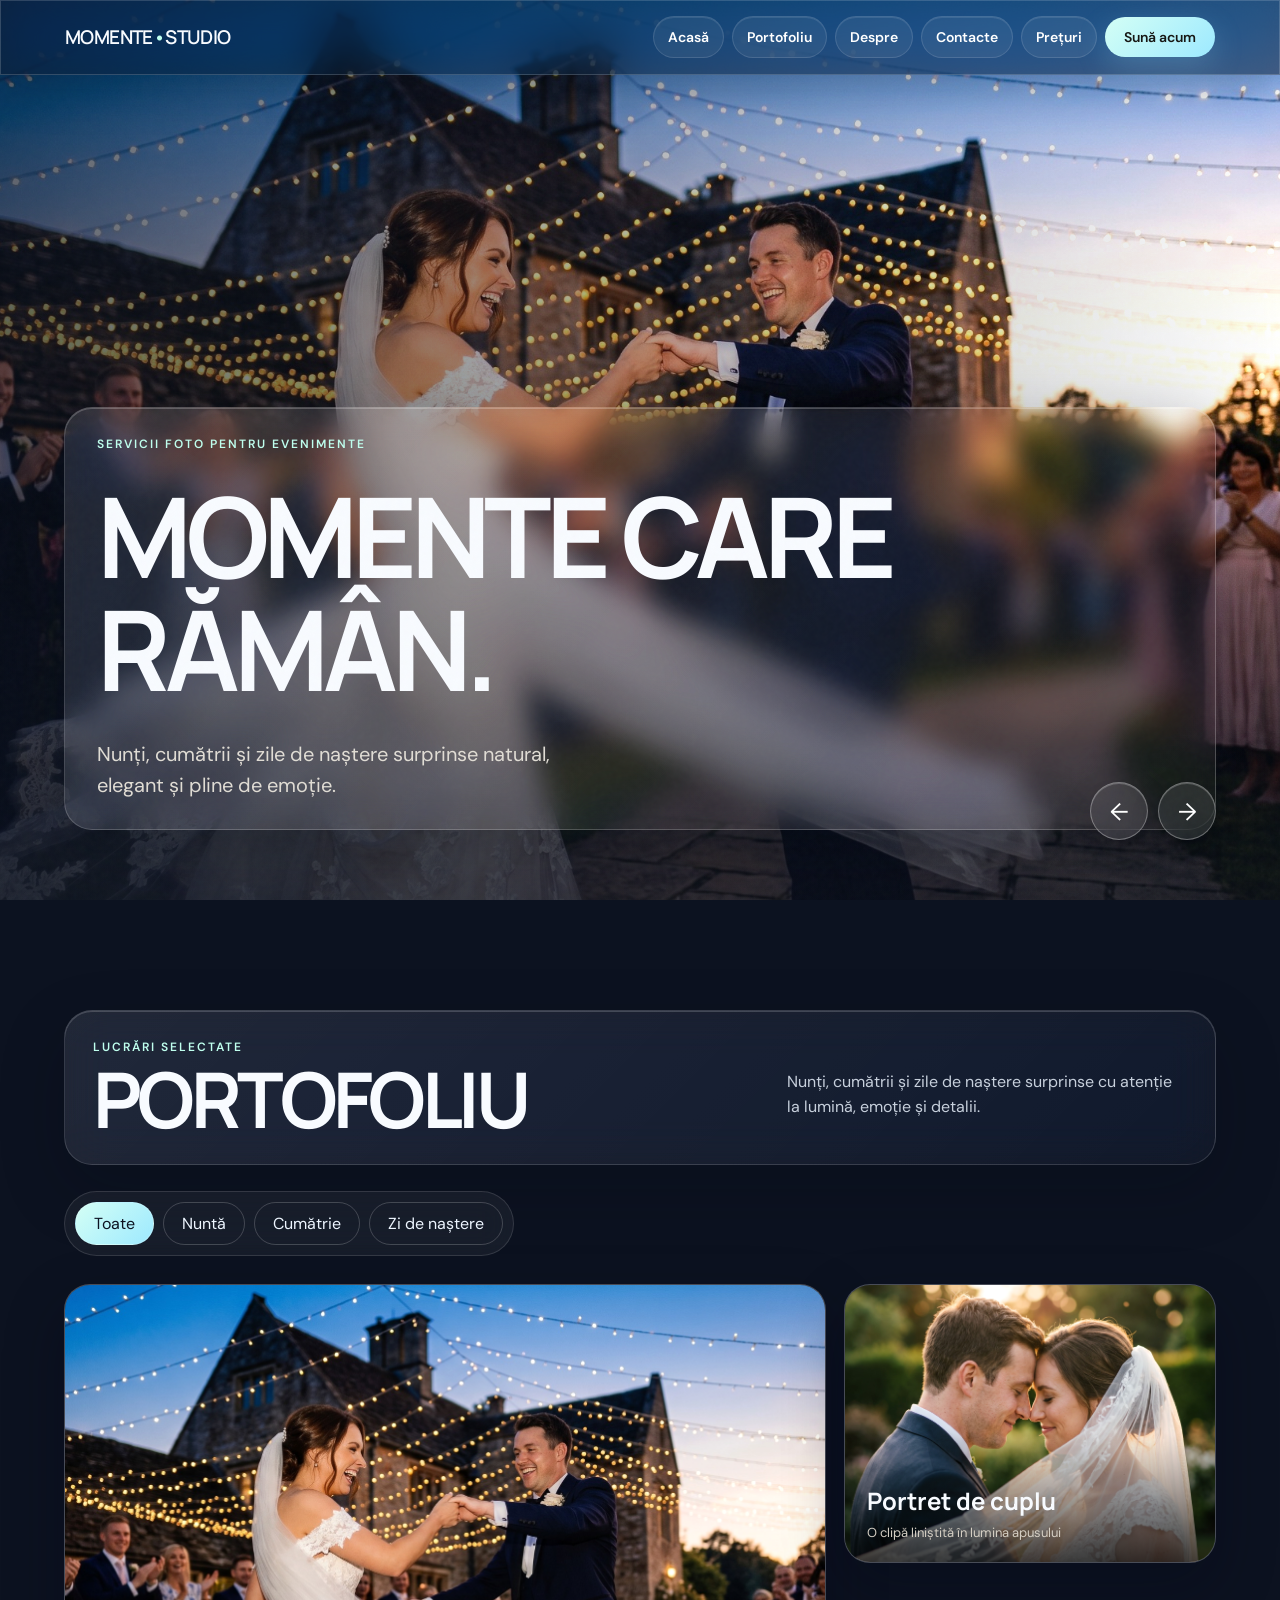
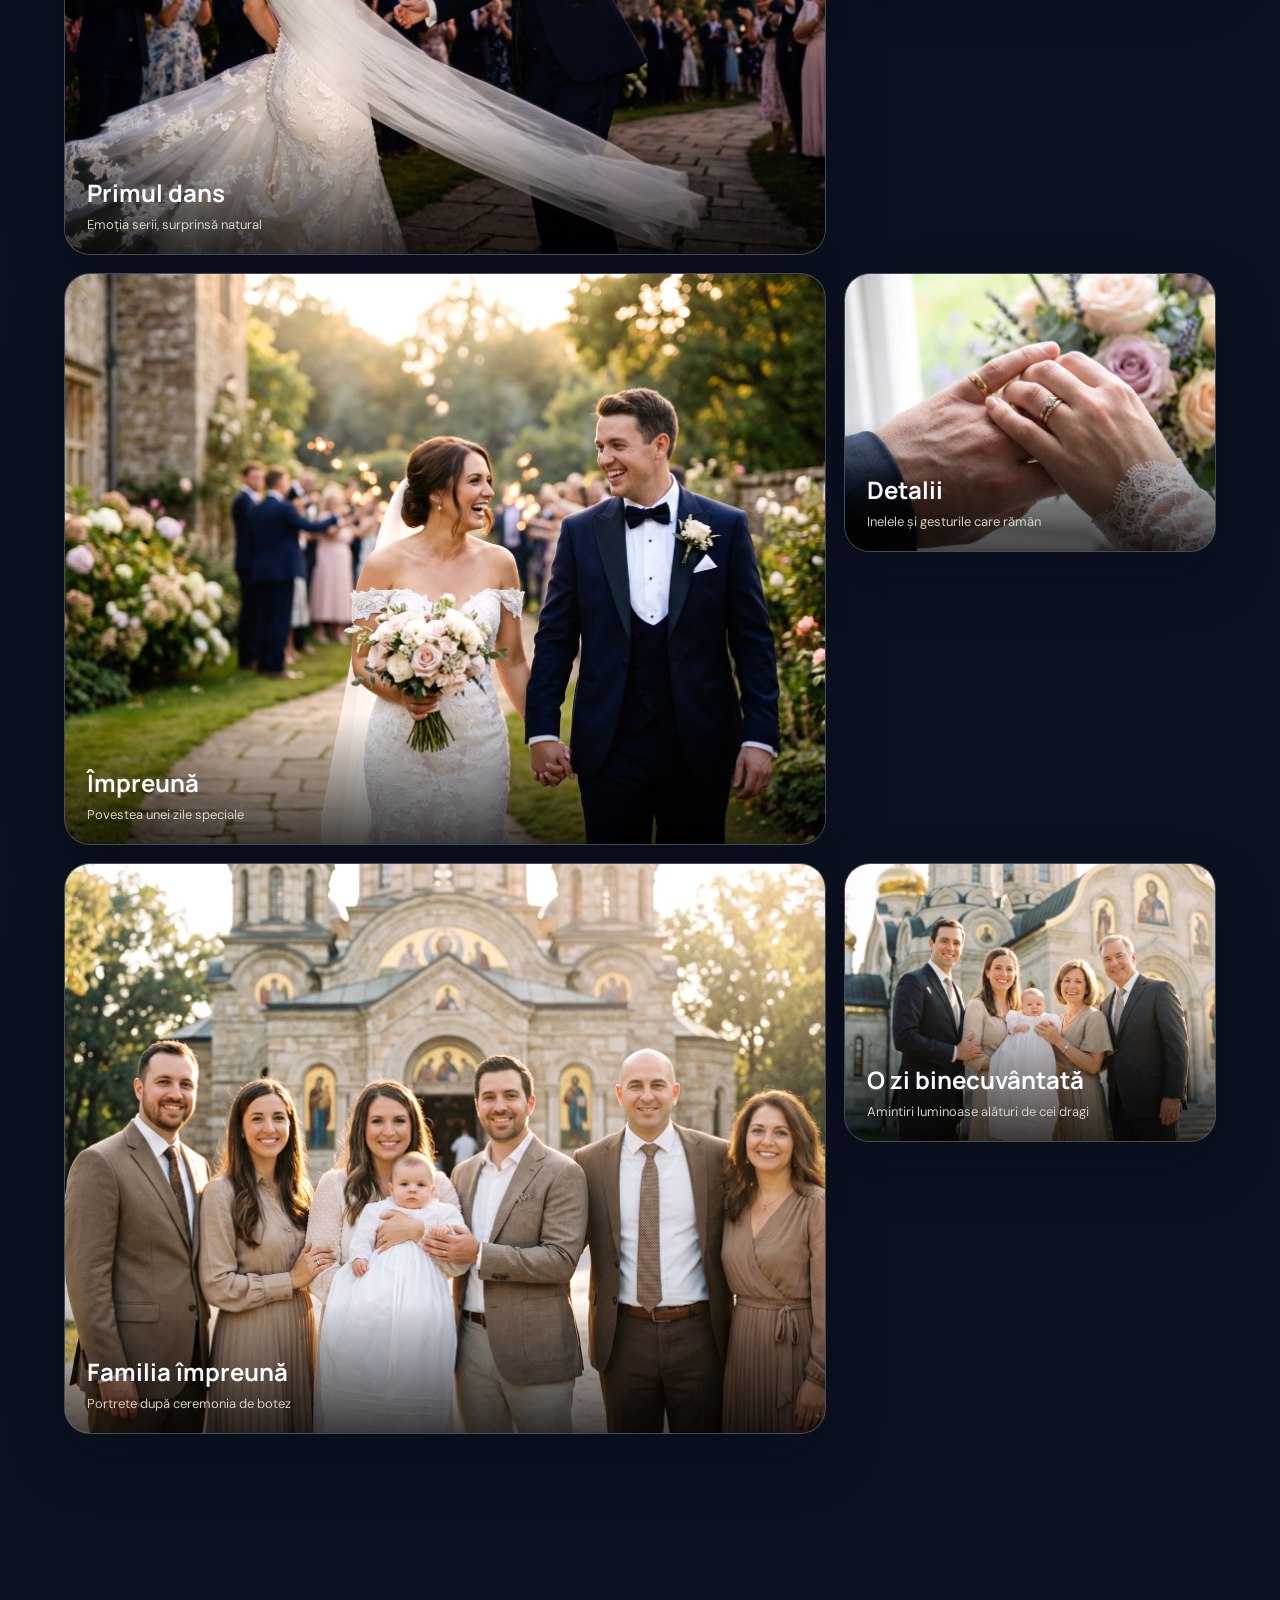
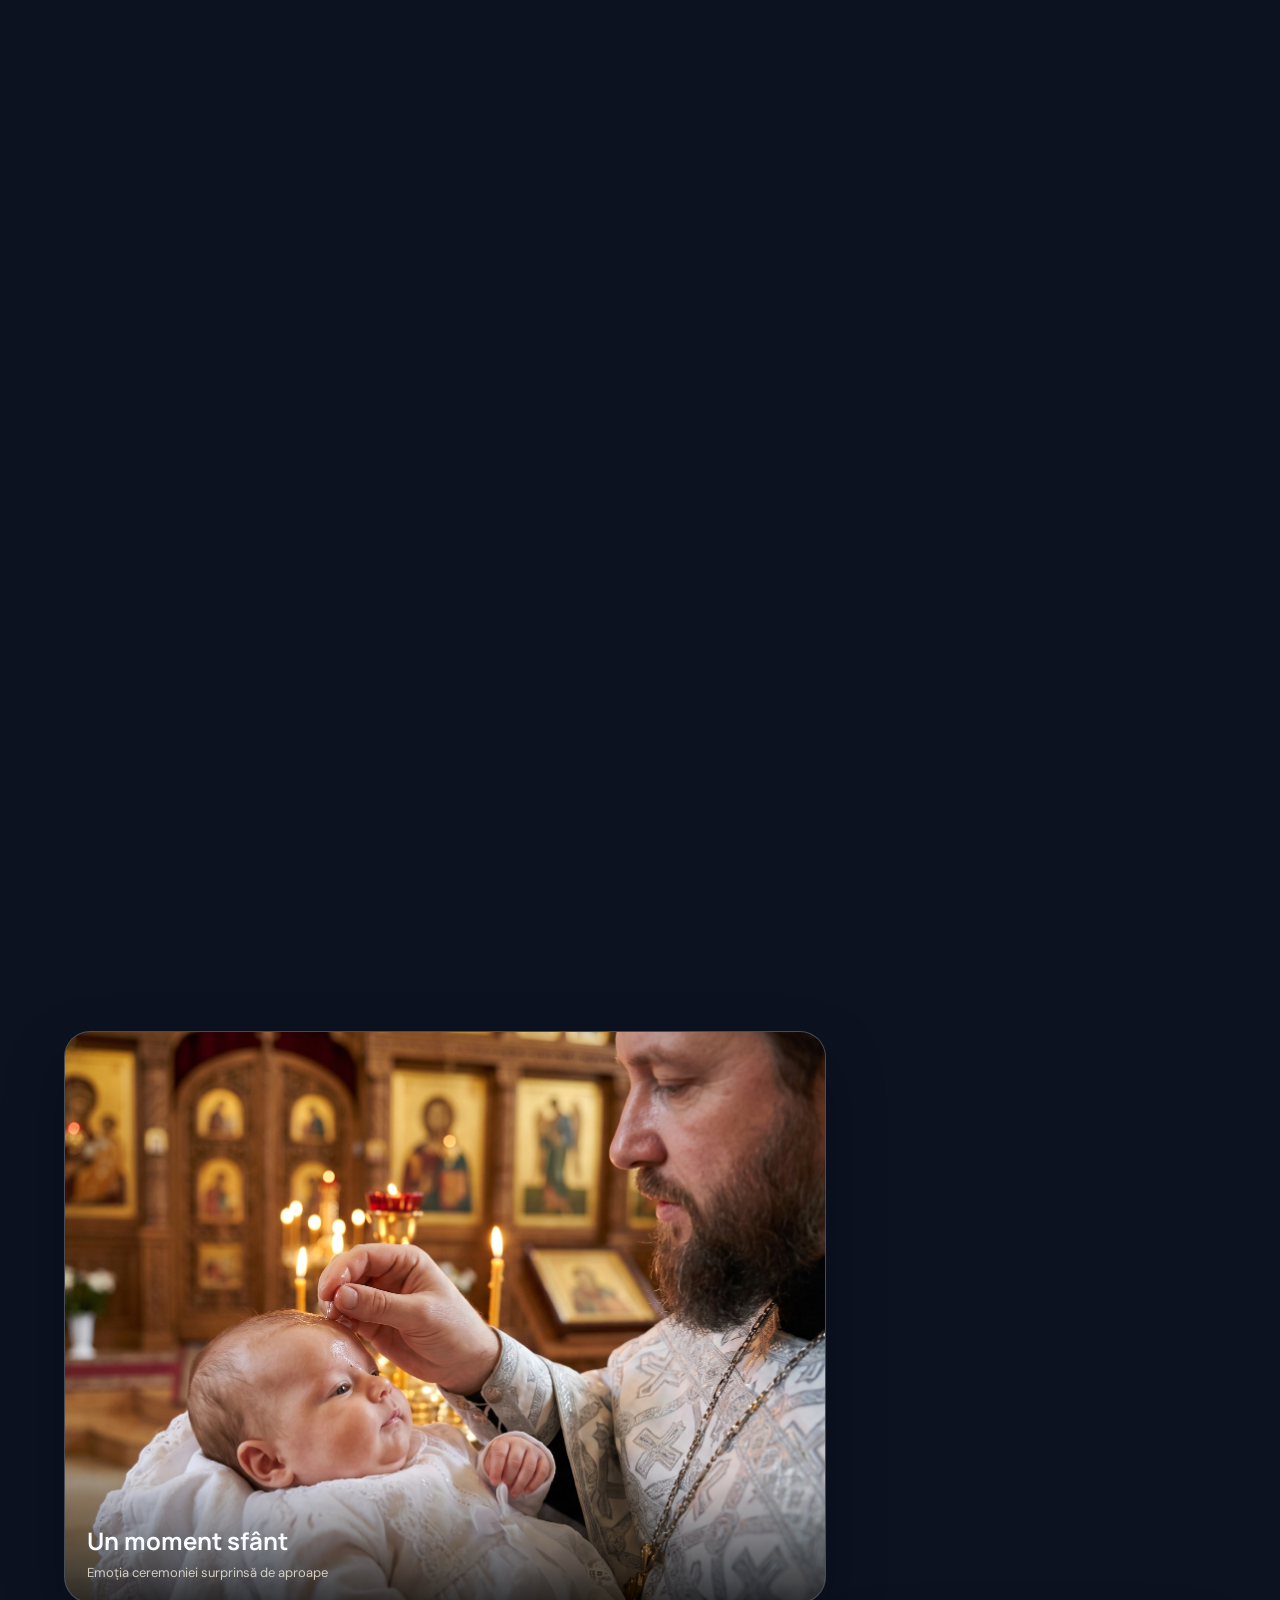
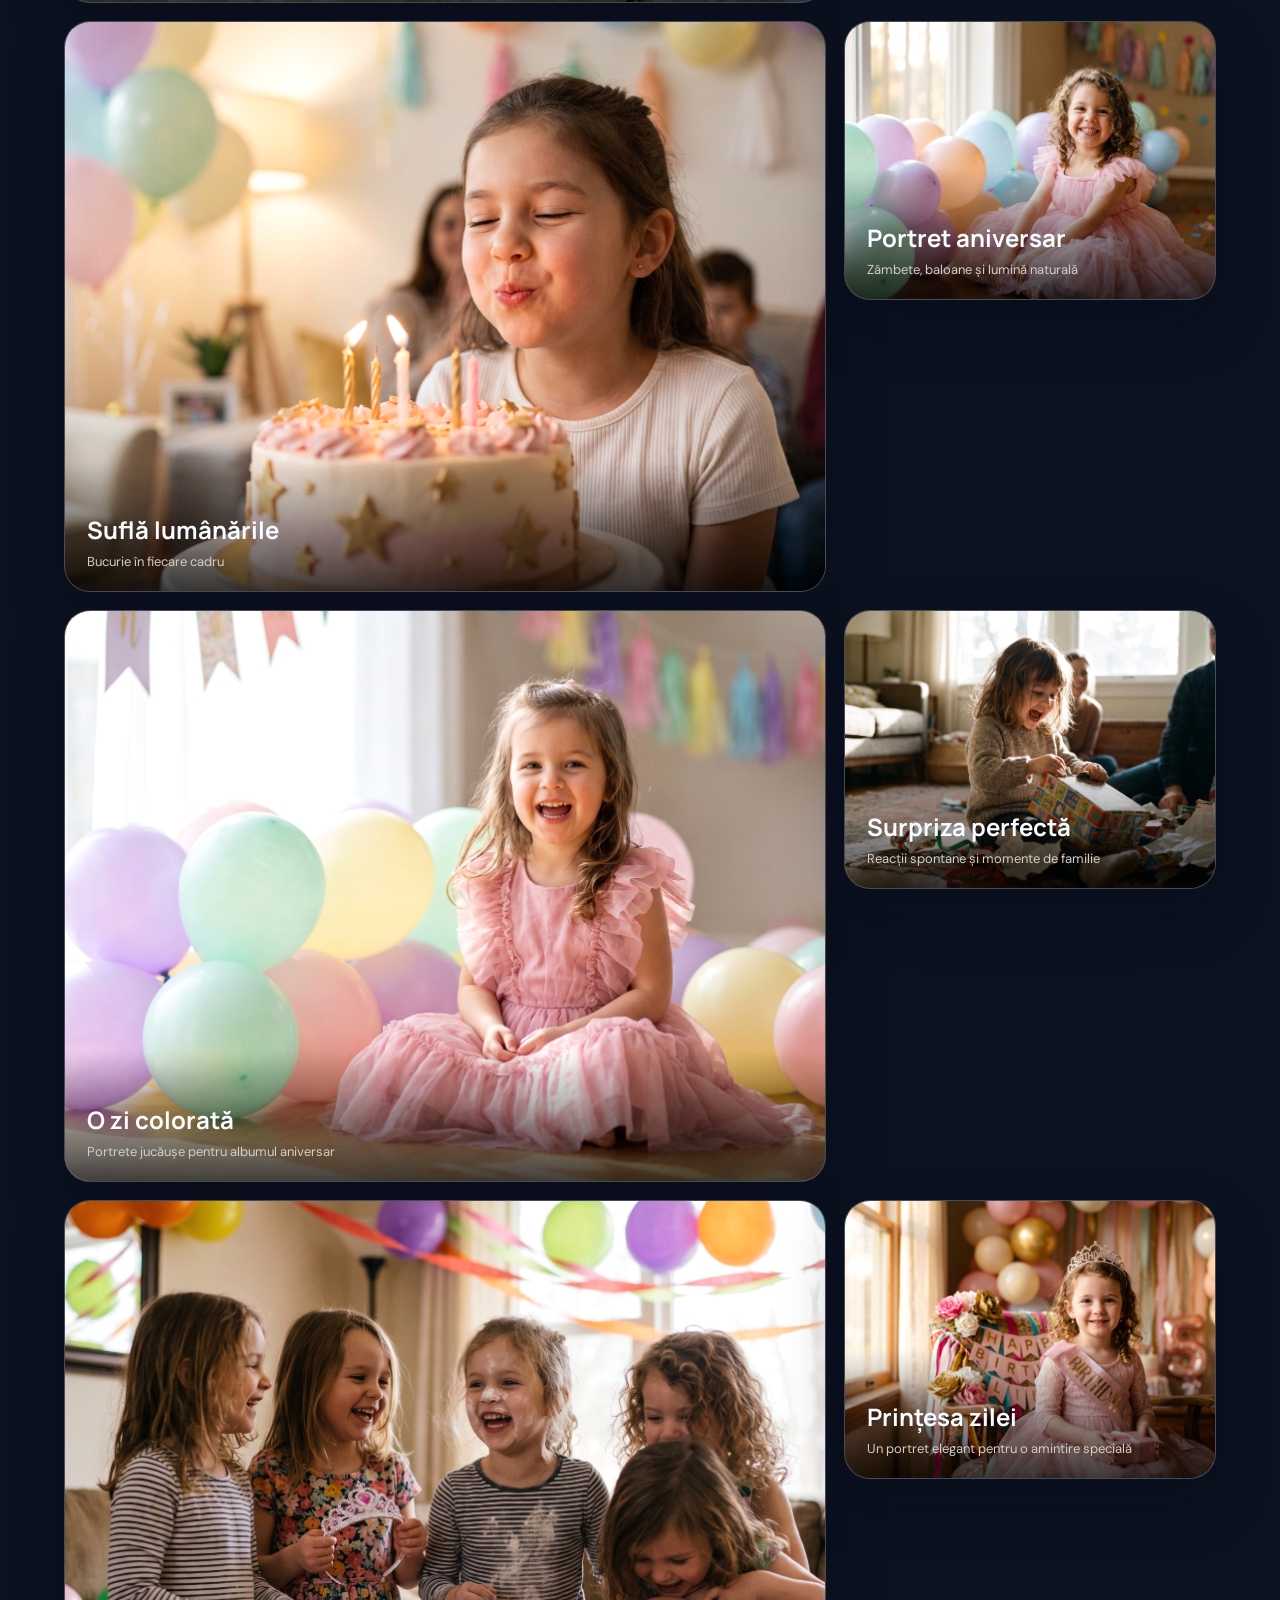
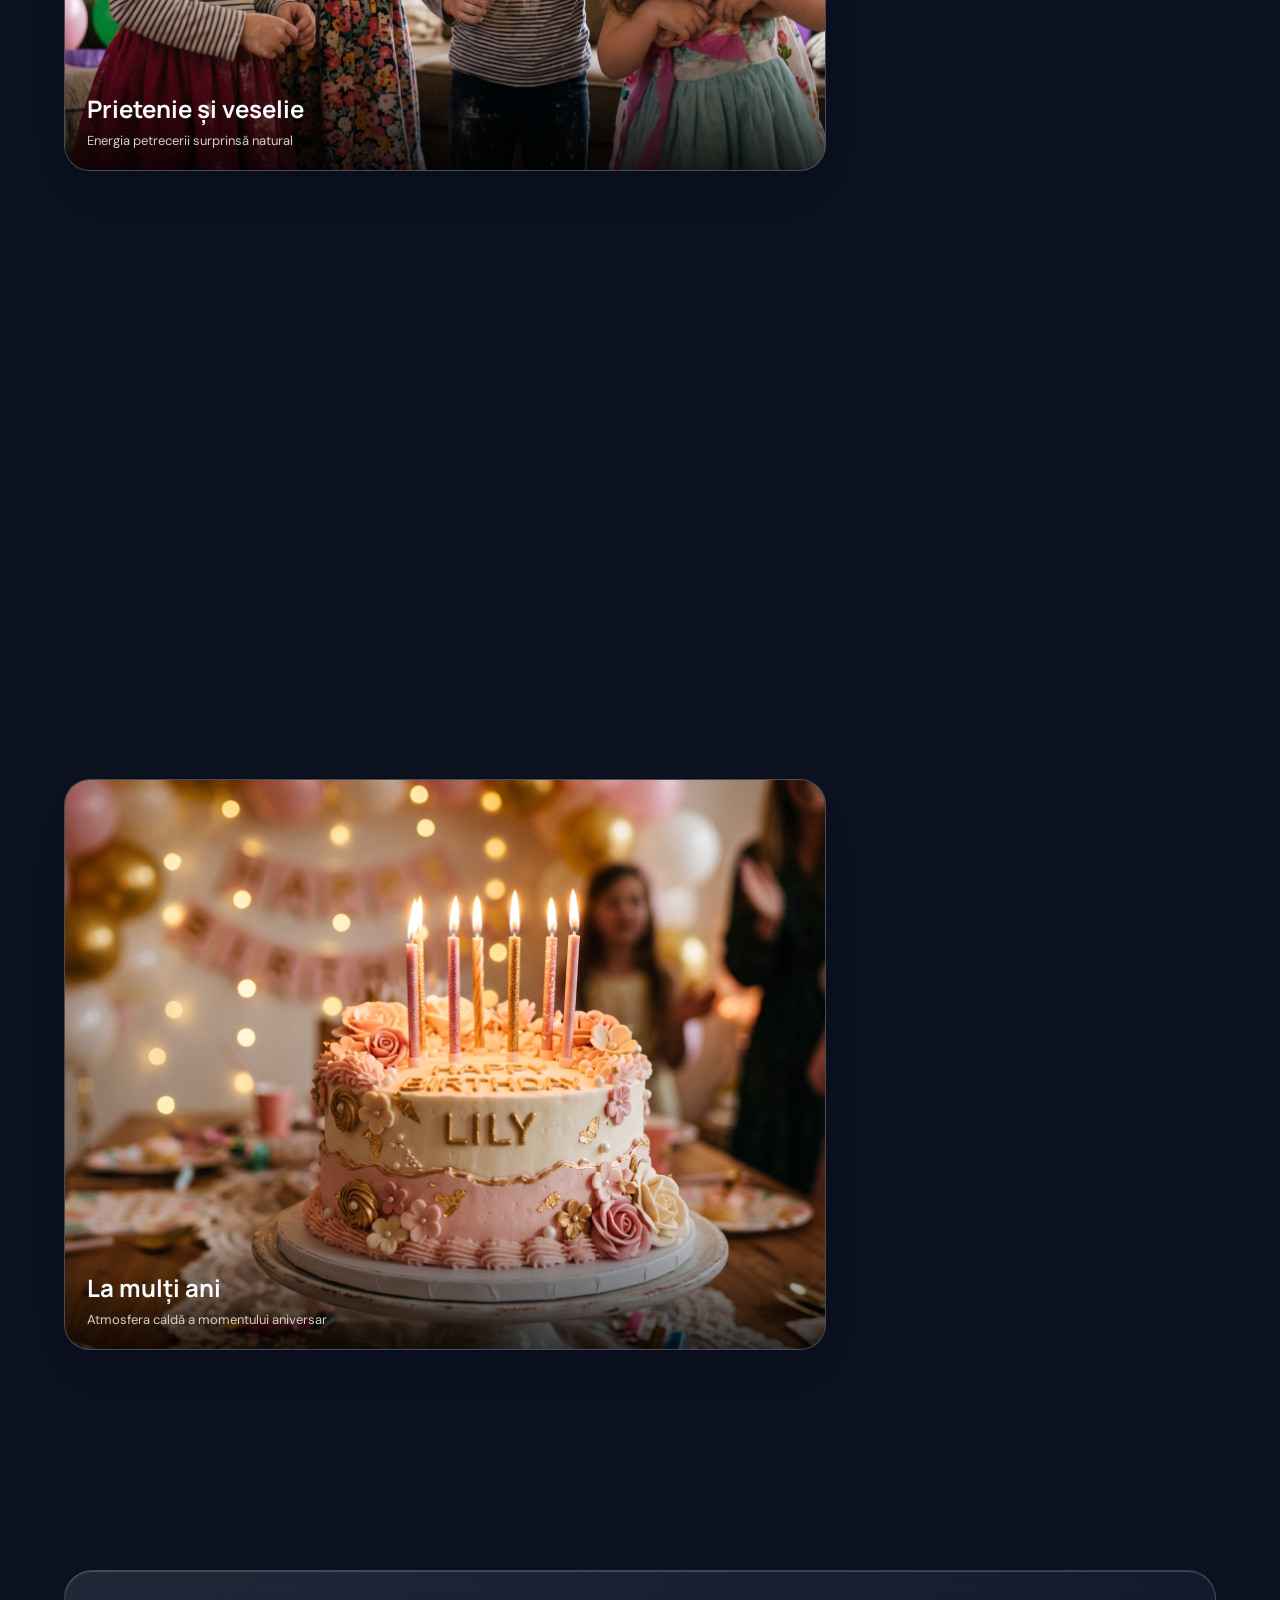
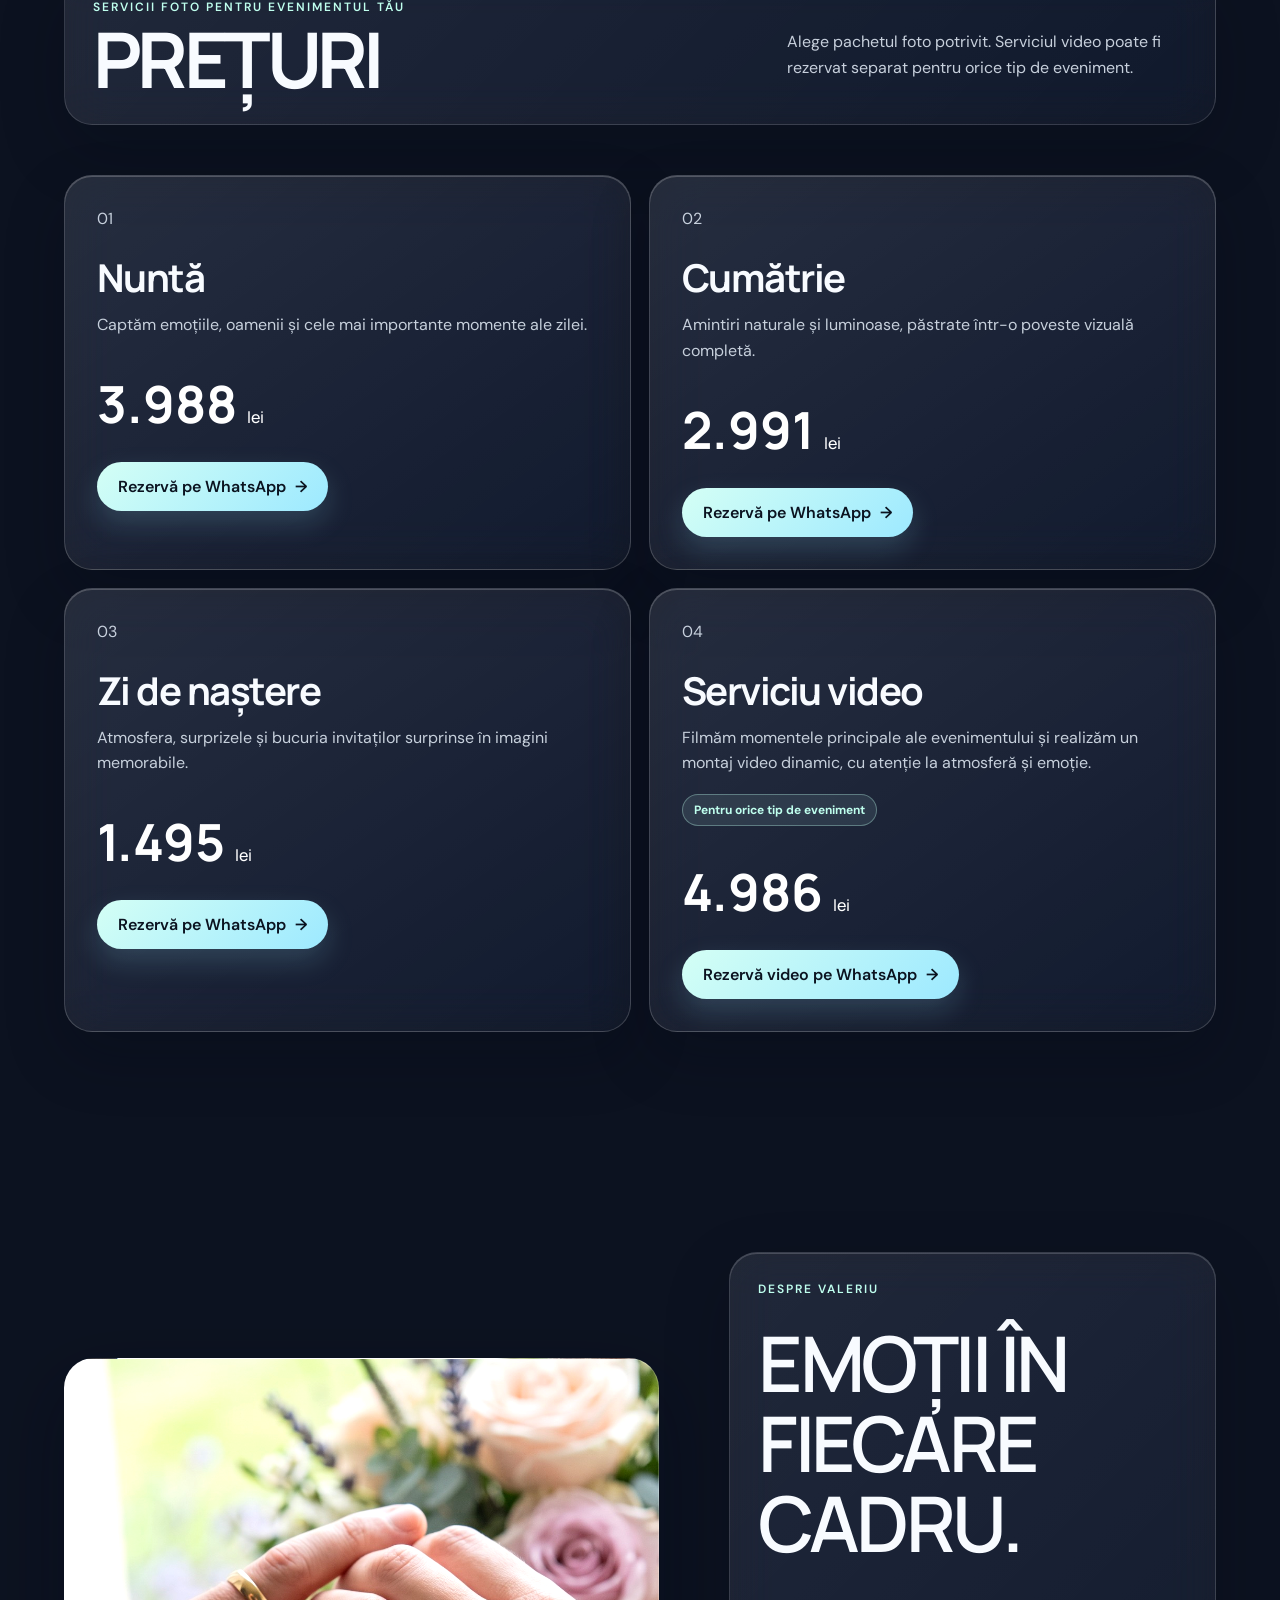
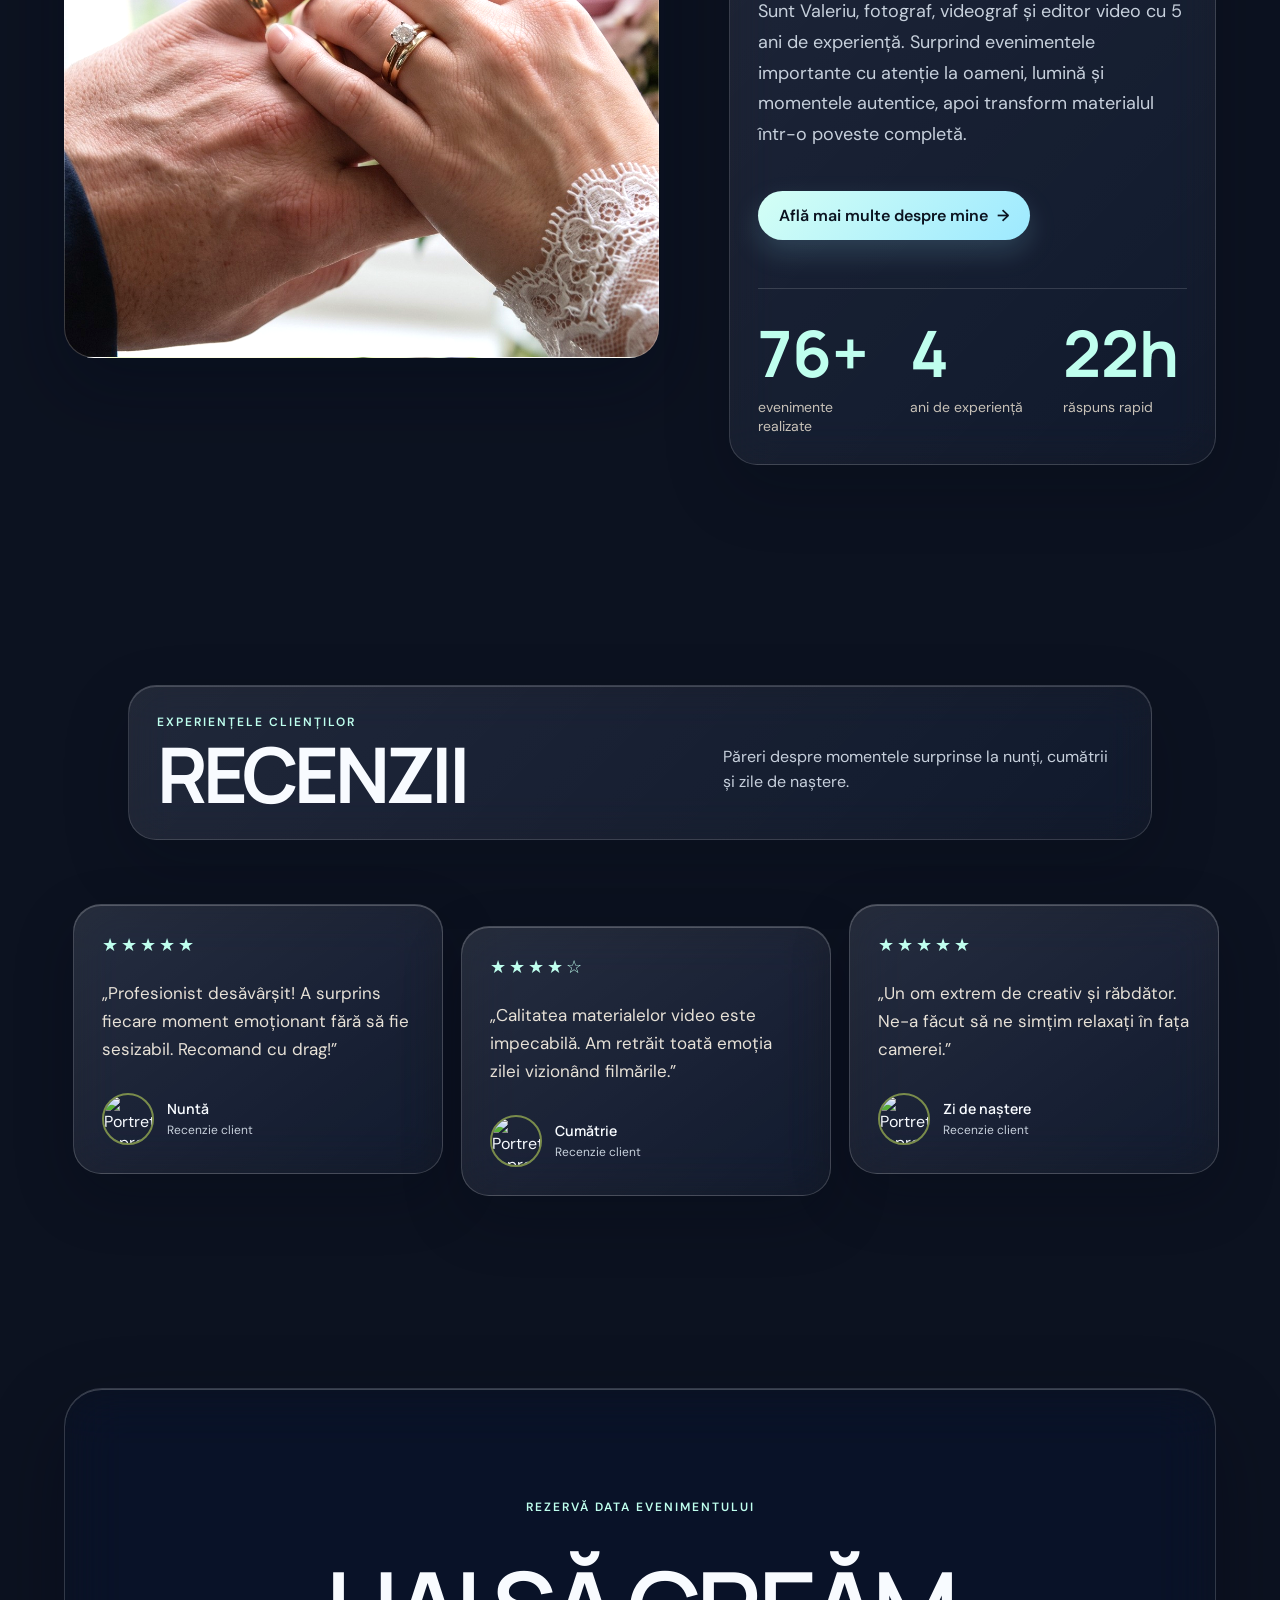
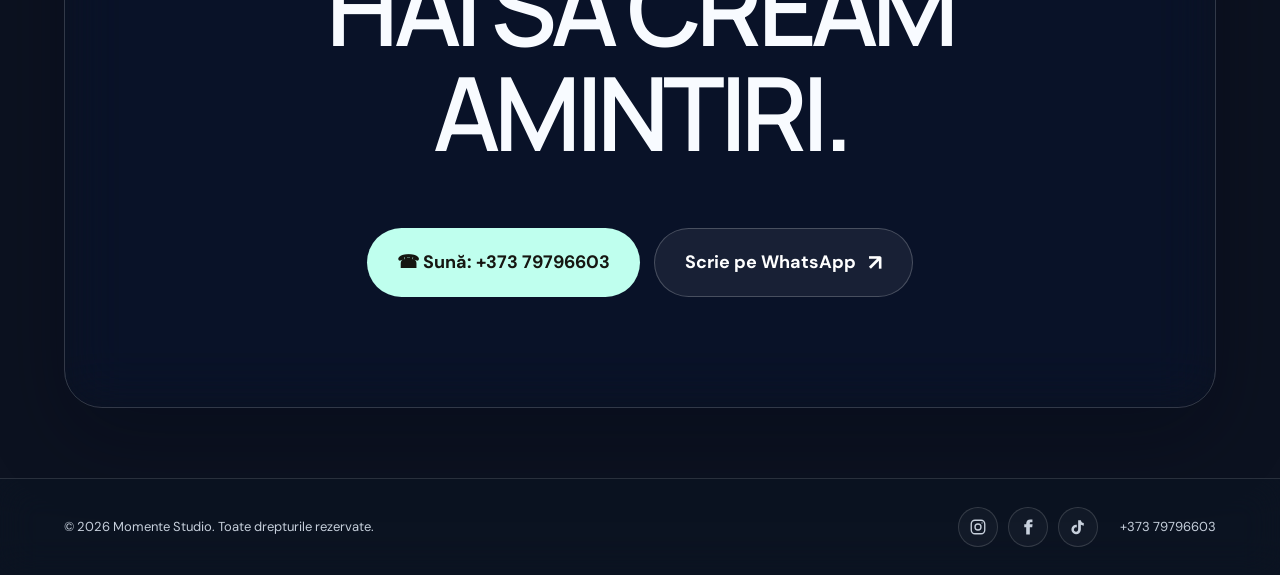
==== commit 54feba0e: "Add files via upload Adaugă serviciul video la 5.000 lei" ====
--- a/index.html
+++ b/index.html
@@ -3,8 +3,8 @@
 <head>
   <meta charset="utf-8">
   <meta name="viewport" content="width=device-width,initial-scale=1">
-  <meta name="description" content="Portofoliu de producție video și fotografie pentru branduri, evenimente și proiecte creative.">
-  <title>Momente Studio — Foto & Video pentru evenimente</title>
+  <meta name="description" content="Servicii foto pentru nunți, cumătrii și zile de naștere în Chișinău și Moldova. Serviciu video disponibil la 5.000 lei pentru orice eveniment.">
+  <title>Momente Studio — Servicii foto pentru evenimente</title>
   <link rel="preconnect" href="https://fonts.googleapis.com">
   <link rel="preconnect" href="https://fonts.gstatic.com" crossorigin>
   <link href="https://fonts.googleapis.com/css2?family=DM+Sans:wght@400;500;600&family=Manrope:wght@500;600;700&display=swap" rel="stylesheet">
@@ -13,9 +13,9 @@
     *{box-sizing:border-box}html{scroll-behavior:smooth}body{margin:0;background:var(--bg);color:var(--text);font-family:"DM Sans",sans-serif;overflow-x:hidden}a{color:inherit;text-decoration:none}button{font:inherit}.grain{position:fixed;inset:0;pointer-events:none;z-index:20;opacity:.035;background-image:url("data:image/svg+xml,%3Csvg viewBox='0 0 180 180' xmlns='http://www.w3.org/2000/svg'%3E%3Cfilter id='n'%3E%3CfeTurbulence type='fractalNoise' baseFrequency='.8' numOctaves='3' stitchTiles='stitch'/%3E%3C/filter%3E%3Crect width='100%25' height='100%25' filter='url(%23n)' opacity='.7'/%3E%3C/svg%3E")}
     header{position:absolute;z-index:10;width:100%;display:flex;align-items:center;justify-content:space-between;padding:26px var(--pad);font-weight:600}.logo{font-family:Manrope;font-size:19px;letter-spacing:-.6px}.logo span{color:var(--accent)}nav{display:flex;gap:30px;color:#ddd7cb;font-size:14px}.menu-cta{background:var(--accent);color:#171714;border-radius:999px;padding:11px 19px;cursor:pointer}.hero{min-height:100svh;position:relative;display:flex;align-items:flex-end;padding:130px var(--pad) 70px;isolation:isolate;overflow:hidden}.slides,.slide{position:absolute;inset:0;z-index:-2}.slide{opacity:0;transform:scale(1.06);transition:opacity .9s ease,transform 6s ease;background-position:center;background-size:cover}.slide.active{opacity:1;transform:scale(1)}.hero:after{content:"";position:absolute;inset:0;z-index:-1;background:linear-gradient(90deg,#11100ee8 0%,#11100e4a 65%),linear-gradient(0deg,var(--bg),transparent 38%)}.eyebrow{text-transform:uppercase;letter-spacing:2px;color:var(--accent);font-size:12px;font-weight:600}.hero h1{font-family:Manrope;margin:22px 0 28px;max-width:1100px;font-size:clamp(48px,8.7vw,126px);letter-spacing:-.055em;line-height:1.02;padding-block:5px}.hero-bottom{width:100%;display:flex;justify-content:space-between;align-items:end;gap:40px}.hero p{max-width:520px;margin:0;color:#e1ddd5;font-size:clamp(16px,1.6vw,20px);line-height:1.55}.slider-controls{position:absolute;right:var(--pad);bottom:60px;display:flex;gap:10px;z-index:4}.slider-btn{width:58px;height:58px;border-radius:50%;border:1px solid #ffffff88;background:#11100eb5;color:white;font-size:24px;cursor:pointer;transition:.25s}.slider-btn:hover{background:var(--accent);color:#111;border-color:var(--accent);transform:scale(1.07)}
     section{padding:110px var(--pad)}.section-head{display:flex;justify-content:space-between;align-items:end;gap:30px;margin-bottom:50px}.section-head h2{font-family:Manrope;font-size:clamp(38px,6vw,82px);line-height:.95;letter-spacing:-.06em;margin:8px 0 0}.section-head p{max-width:400px;color:var(--muted);line-height:1.6}.filters{display:flex;gap:9px;flex-wrap:wrap;margin-bottom:28px}.filter{border:1px solid var(--line);background:transparent;color:var(--muted);padding:10px 18px;border-radius:999px;cursor:pointer}.filter.active,.filter:hover{background:var(--text);color:var(--bg)}.grid{display:grid;grid-template-columns:repeat(12,1fr);gap:18px}.project{grid-column:span 6;position:relative;overflow:hidden;aspect-ratio:4/3;background:var(--surface);border-radius:4px}.project.wide{grid-column:span 8}.project.small{grid-column:span 4}.project img{width:100%;height:100%;object-fit:cover;transition:transform .7s ease;filter:saturate(.78)}.project:hover img{transform:scale(1.045);filter:saturate(1)}.project-info{position:absolute;inset:auto 0 0;padding:52px 22px 20px;background:linear-gradient(transparent,#000b)}.project-info h3{margin:0 0 4px;font-family:Manrope;font-size:24px}.project-info span{color:#d4cec3;font-size:13px}.project.hide{display:none}
-    .services{background:#eeebe4;color:#151410}.services .eyebrow{color:#68635b}.service-list{display:grid;grid-template-columns:repeat(3,1fr);gap:18px}.service{display:block;padding:32px;border:1px solid #cbc6bd;border-radius:8px;background:#f7f4ed;transition:.3s}.service:hover{transform:translateY(-8px);box-shadow:0 18px 40px #38312318}.service span{color:#777167}.service strong{display:block;font-family:Manrope;font-size:clamp(26px,3vw,40px);letter-spacing:-.04em;margin:22px 0 8px}.service p{margin:0;color:#68635b;line-height:1.6}.price{display:block!important;font:700 clamp(34px,4vw,54px) Manrope!important;color:#151410!important;margin-top:30px!important}.price small{font-size:16px;font-weight:500}.book{display:inline-block;margin-top:24px;background:#171714;color:white;padding:13px 20px;border-radius:999px;font-weight:600}.book:hover{background:#2d2b26}
+    .services{background:#eeebe4;color:#151410}.services .eyebrow{color:#68635b}.service-list{display:grid;grid-template-columns:repeat(2,minmax(0,1fr));gap:18px}.service{display:block;padding:32px;border:1px solid #cbc6bd;border-radius:8px;background:#f7f4ed;transition:.3s}.service:hover{transform:translateY(-8px);box-shadow:0 18px 40px #38312318}.service span{color:#777167}.service strong{display:block;font-family:Manrope;font-size:clamp(26px,3vw,40px);letter-spacing:-.04em;margin:22px 0 8px}.service p{margin:0;color:#68635b;line-height:1.6}.service-kicker{display:inline-flex!important;width:max-content;margin-top:18px;padding:7px 11px;border-radius:999px;background:#bfffee1a;border:1px solid #bfffee55;color:var(--accent)!important;font-size:12px;font-weight:700}.service-video{border-color:#bfffee70}.price{display:block!important;font:700 clamp(34px,4vw,54px) Manrope!important;color:#151410!important;margin-top:30px!important}.price small{font-size:16px;font-weight:500}.book{display:inline-block;margin-top:24px;background:#171714;color:white;padding:13px 20px;border-radius:999px;font-weight:600}.book:hover{background:#2d2b26}
     .about-grid{display:grid;grid-template-columns:1.1fr .9fr;gap:70px;align-items:center}.about-img{min-height:600px;background:url('https://images.unsplash.com/photo-1485846234645-a62644f84728?auto=format&fit=crop&w=1200&q=85') center/cover}.about-copy h2{font:600 clamp(40px,6vw,78px)/1.04 Manrope;letter-spacing:-.045em;margin:22px 0 30px;padding-block:4px}.about-copy p{color:var(--muted);font-size:18px;line-height:1.7}.stats{display:grid;grid-template-columns:repeat(3,1fr);gap:28px;margin-top:48px;padding-top:32px;border-top:1px solid var(--line)}.stat b{display:block;font:700 clamp(40px,5vw,64px)/1 Manrope;color:var(--accent);margin-bottom:13px;white-space:nowrap}.stat b .counter{display:inline;color:inherit;font-size:inherit;line-height:inherit}.stat>span{display:block;font-size:14px;color:#c8c2b8;line-height:1.35}
-    .contact{text-align:center;padding-top:150px;padding-bottom:150px}.contact .eyebrow{display:block;margin-bottom:34px}.contact h2{font:600 clamp(48px,8vw,112px)/1.02 Manrope;letter-spacing:-.055em;margin:0 auto 58px;max-width:1100px;padding-block:6px}.contact-actions{display:flex;justify-content:center;gap:14px;flex-wrap:wrap}.contact-link{display:inline-flex;align-items:center;gap:12px;background:var(--accent);color:#161611;border-radius:999px;padding:19px 30px;font-weight:700;font-size:18px;cursor:pointer;transition:.25s}.contact-link.secondary{background:transparent;color:white;border:1px solid #ffffff55}.contact-link:hover{transform:translateY(-3px);box-shadow:0 12px 30px #e2ff6326}.contact-link i{font-style:normal;font-size:22px}footer{border-top:1px solid var(--line);padding:28px var(--pad);display:flex;justify-content:space-between;color:var(--muted);font-size:13px}.socials{display:flex;gap:22px}
+    .contact{text-align:center;padding-top:150px;padding-bottom:150px}.contact .eyebrow{display:block;margin-bottom:34px}.contact h2{font:600 clamp(48px,8vw,112px)/1.02 Manrope;letter-spacing:-.055em;margin:0 auto 58px;max-width:1100px;padding-block:6px}.contact-actions{display:flex;justify-content:center;gap:14px;flex-wrap:wrap}.contact-link{display:inline-flex;align-items:center;gap:12px;background:var(--accent);color:#161611;border-radius:999px;padding:19px 30px;font-weight:700;font-size:18px;cursor:pointer;transition:.25s}.contact-link.secondary{background:transparent;color:white;border:1px solid #ffffff55}.contact-link:hover{transform:translateY(-3px);box-shadow:0 12px 30px #e2ff6326}.contact-link i{font-style:normal;font-size:22px}footer{border-top:1px solid var(--line);padding:28px var(--pad);display:flex;justify-content:space-between;align-items:center;color:var(--muted);font-size:13px}.socials{display:flex;align-items:center;gap:10px}.social-icon{width:40px;height:40px;display:grid;place-items:center;border:1px solid #ffffff24;border-radius:50%;color:var(--muted);background:#ffffff08;transition:transform .25s ease,color .25s ease,border-color .25s ease,background .25s ease,box-shadow .25s ease}.social-icon svg{width:18px;height:18px;display:block}.social-icon:hover{transform:translateY(-3px);color:var(--accent);border-color:#e2ff6370;background:#e2ff6310;box-shadow:0 10px 28px #e2ff631c}.social-icon:focus-visible{outline:2px solid var(--accent);outline-offset:3px}.social-phone{margin-left:12px}
     .reveal{opacity:0;transform:translateY(35px);transition:opacity .75s,transform .75s}.reveal.visible{opacity:1;transform:none}
     @media(max-width:760px){nav a:not(.menu-cta){display:none}.hero{padding-bottom:120px}.slider-controls{left:var(--pad);right:auto;bottom:32px}.slider-btn{width:50px;height:50px}.section-head{display:block}.grid{display:block}.project{margin-bottom:14px;aspect-ratio:4/5}.service-list{grid-template-columns:1fr}.about-grid{grid-template-columns:1fr;gap:40px}.about-img{min-height:470px}.stats{gap:10px}.stat b{font-size:27px}footer{flex-direction:column;gap:18px}}
     /* Final navigation, buttons and reviews */
@@ -49,7 +49,7 @@
     .about-img{background-image:url('https://images.unsplash.com/photo-1542038784456-1ea8e935640e?auto=format&fit=crop&w=1400&q=90');background-position:center 32%}.avatar-neutral{position:relative;overflow:hidden;background:linear-gradient(145deg,#dffdf6,#b7d7ff 58%,#ddc5ff);font-size:0}.avatar-neutral:before{content:"";position:absolute;width:18px;height:18px;left:16px;top:9px;border-radius:50%;background:#fff;box-shadow:0 2px 8px #54718838}.avatar-neutral:after{content:"";position:absolute;width:34px;height:22px;left:8px;bottom:-5px;border-radius:50% 50% 35% 35%;background:#fff;box-shadow:0 -2px 8px #54718828}.review-card:nth-child(4n+2) .avatar-neutral{background:linear-gradient(145deg,#fff0d8,#ffc6d8)}.review-card:nth-child(4n+3) .avatar-neutral{background:linear-gradient(145deg,#e4e1ff,#bdedff)}.review-card:nth-child(4n) .avatar-neutral{background:linear-gradient(145deg,#e3ffd9,#b7ecdd)}
   
     /* Fotografii reale adăugate în portofoliu */
-    .about-img{background-image:url('images/nunta-04.jpg')!important;background-position:center!important}
+    .about-img{background-image:url('assets/image-01.jpg')!important;background-position:center!important}
     .project img{filter:saturate(1) brightness(1.02)}
     .project:hover img{filter:saturate(1.06) brightness(1.03)}
     @media(max-width:760px){.project{aspect-ratio:4/3}}
@@ -57,41 +57,42 @@
 </head>
 <body>
   <div class="grain"></div>
-  <header><a class="logo" href="#">MOMENTE<span>•</span>STUDIO</a><nav><a href="#portofoliu">Portofoliu</a><a href="#servicii">Prețuri</a><a href="#despre">Despre</a><a href="#recenzii-publice">Recenzii</a><a class="menu-cta phone-call" href="tel:+37379796603">Sună acum</a></nav></header>
+  <header><a class="logo" href="./">MOMENTE<span>•</span>STUDIO</a><nav><a href="./">Acasă</a><a href="portofoliu.html">Portofoliu</a><a href="despre.html">Despre</a><a href="contacte.html">Contacte</a><a href="#servicii">Prețuri</a><a class="menu-cta phone-call" href="tel:+37379796603">Sună acum</a></nav></header>
   <main>
-    <section class="hero"><div class="slides"><div class="slide active" style="background-image:url('images/nunta-01.jpg')"></div><div class="slide" style="background-image:url('images/cumatrie-03.jpg')"></div><div class="slide" style="background-image:url('images/zi-nastere-01.jpg')"></div></div><div><div class="eyebrow">Foto & video pentru evenimente</div><h1>MOMENTE CARE RĂMÂN.</h1><div class="hero-bottom"><p>Nunți, cumătrii și zile de naștere surprinse natural, elegant și pline de emoție.</p></div></div><div class="slider-controls"><button class="slider-btn prev" aria-label="Banner anterior">←</button><button class="slider-btn next" aria-label="Banner următor">→</button></div></section>
+    <section class="hero"><div class="slides"><div class="slide active" style="background-image:url('assets/image-02.jpg')"></div><div class="slide" style="background-image:url('assets/image-03.jpg')"></div><div class="slide" style="background-image:url('assets/image-04.jpg')"></div></div><div><div class="eyebrow">Servicii foto pentru evenimente</div><h1>MOMENTE CARE RĂMÂN.</h1><div class="hero-bottom"><p>Nunți, cumătrii și zile de naștere surprinse natural, elegant și pline de emoție.</p></div></div><div class="slider-controls"><button class="slider-btn prev" aria-label="Banner anterior">←</button><button class="slider-btn next" aria-label="Banner următor">→</button></div></section>
     <section id="portofoliu">
       <div class="section-head reveal"><div><div class="eyebrow">Lucrări selectate</div><h2>PORTOFOLIU</h2></div><p>Nunți, cumătrii și zile de naștere surprinse cu atenție la lumină, emoție și detalii.</p></div>
       <div class="filters reveal"><button class="filter active" data-filter="all">Toate</button><button class="filter" data-filter="nunta">Nuntă</button><button class="filter" data-filter="cumatrie">Cumătrie</button><button class="filter" data-filter="zi-nastere">Zi de naștere</button></div>
       <div class="grid">
-        <article class="project wide reveal" data-type="nunta"><img src="images/nunta-01.jpg" alt="Mire și mireasă dansând la nuntă" loading="lazy" style="object-position:center"><div class="project-info"><h3>Primul dans</h3><span>Emoția serii, surprinsă natural</span></div></article>
-        <article class="project small reveal" data-type="nunta"><img src="images/nunta-02.jpg" alt="Portret de nuntă al mirilor" loading="lazy" style="object-position:center"><div class="project-info"><h3>Portret de cuplu</h3><span>O clipă liniștită în lumina apusului</span></div></article>
-        <article class="project wide reveal" data-type="nunta"><img src="images/nunta-03.jpg" alt="Mire și mireasă mergând prin grădină" loading="lazy" style="object-position:center"><div class="project-info"><h3>Împreună</h3><span>Povestea unei zile speciale</span></div></article>
-        <article class="project small reveal" data-type="nunta"><img src="images/nunta-04.jpg" alt="Detaliu cu verighetele mirilor" loading="lazy" style="object-position:center"><div class="project-info"><h3>Detalii</h3><span>Inelele și gesturile care rămân</span></div></article>
-        <article class="project wide reveal" data-type="cumatrie"><img src="images/cumatrie-01.jpg" alt="Familie cu bebeluș în fața bisericii" loading="lazy" style="object-position:center"><div class="project-info"><h3>Familia împreună</h3><span>Portrete după ceremonia de botez</span></div></article>
-        <article class="project small reveal" data-type="cumatrie"><img src="images/cumatrie-02.jpg" alt="Părinți și bunici cu bebeluș în fața bisericii" loading="lazy" style="object-position:center"><div class="project-info"><h3>O zi binecuvântată</h3><span>Amintiri luminoase alături de cei dragi</span></div></article>
-        <article class="project wide reveal" data-type="cumatrie"><img src="images/cumatrie-03.jpg" alt="Familie cu bebeluș la ieșirea din biserică" loading="lazy" style="object-position:center"><div class="project-info"><h3>După ceremonie</h3><span>Momente autentice, păstrate pentru familie</span></div></article>
-        <article class="project small reveal" data-type="cumatrie"><img src="images/cumatrie-04.jpg" alt="Ceremonie religioasă de botez în biserică" loading="lazy" style="object-position:center"><div class="project-info"><h3>Ceremonia</h3><span>Cele mai importante clipe ale botezului</span></div></article>
-        <article class="project wide reveal" data-type="cumatrie"><img src="images/cumatrie-05.jpg" alt="Familie cu bebeluș în fața intrării bisericii" loading="lazy" style="object-position:center"><div class="project-info"><h3>La biserică</h3><span>Portrete calde după slujbă</span></div></article>
-        <article class="project small reveal" data-type="cumatrie"><img src="images/cumatrie-06.jpg" alt="Preot binecuvântând un bebeluș" loading="lazy" style="object-position:center"><div class="project-info"><h3>Binecuvântare</h3><span>Detalii discrete din timpul ceremoniei</span></div></article>
-        <article class="project wide reveal" data-type="cumatrie"><img src="images/cumatrie-07.jpg" alt="Bebeluș în timpul ceremoniei religioase" loading="lazy" style="object-position:center"><div class="project-info"><h3>Un moment sfânt</h3><span>Emoția ceremoniei surprinsă de aproape</span></div></article>
-        <article class="project wide reveal" data-type="zi-nastere"><img src="images/zi-nastere-01.jpg" alt="Fetiță suflând lumânările de pe tort" loading="lazy" style="object-position:center"><div class="project-info"><h3>Suflă lumânările</h3><span>Bucurie în fiecare cadru</span></div></article>
-        <article class="project small reveal" data-type="zi-nastere"><img src="images/zi-nastere-02.jpg" alt="Fetiță în rochie roz lângă baloane" loading="lazy" style="object-position:center"><div class="project-info"><h3>Portret aniversar</h3><span>Zâmbete, baloane și lumină naturală</span></div></article>
-        <article class="project wide reveal" data-type="zi-nastere"><img src="images/zi-nastere-03.jpg" alt="Fetiță în rochie roz înconjurată de baloane" loading="lazy" style="object-position:center"><div class="project-info"><h3>O zi colorată</h3><span>Portrete jucăușe pentru albumul aniversar</span></div></article>
-        <article class="project small reveal" data-type="zi-nastere"><img src="images/zi-nastere-04.jpg" alt="Copil desfăcând un cadou aniversar" loading="lazy" style="object-position:center"><div class="project-info"><h3>Surpriza perfectă</h3><span>Reacții spontane și momente de familie</span></div></article>
-        <article class="project wide reveal" data-type="zi-nastere"><img src="images/zi-nastere-05.jpg" alt="Grup de copii la o petrecere aniversară" loading="lazy" style="object-position:center"><div class="project-info"><h3>Prietenie și veselie</h3><span>Energia petrecerii surprinsă natural</span></div></article>
-        <article class="project small reveal" data-type="zi-nastere"><img src="images/zi-nastere-06.jpg" alt="Fetiță aniversată în rochie roz și coroniță" loading="lazy" style="object-position:center"><div class="project-info"><h3>Prințesa zilei</h3><span>Un portret elegant pentru o amintire specială</span></div></article>
-        <article class="project wide reveal" data-type="zi-nastere"><img src="images/zi-nastere-07.jpg" alt="Fetiță dansând la o petrecere în grădină" loading="lazy" style="object-position:center"><div class="project-info"><h3>Petrecere în grădină</h3><span>Mișcare, lumină și bucurie adevărată</span></div></article>
-        <article class="project small reveal" data-type="zi-nastere"><img src="images/zi-nastere-08.jpg" alt="Tort aniversar roz cu lumânări și cifra patru" loading="lazy" style="object-position:center"><div class="project-info"><h3>Detaliile petrecerii</h3><span>Tortul și decorul pregătite cu grijă</span></div></article>
-        <article class="project wide reveal" data-type="zi-nastere"><img src="images/zi-nastere-09.jpg" alt="Tort aniversar cu lumânări aprinse" loading="lazy" style="object-position:center"><div class="project-info"><h3>La mulți ani</h3><span>Atmosfera caldă a momentului aniversar</span></div></article>
+        <article class="project wide reveal" data-type="nunta"><img src="assets/image-05.jpg" alt="Mire și mireasă dansând la nuntă" loading="lazy" style="object-position:center"><div class="project-info"><h3>Primul dans</h3><span>Emoția serii, surprinsă natural</span></div></article>
+        <article class="project small reveal" data-type="nunta"><img src="assets/image-06.jpg" alt="Portret de nuntă al mirilor" loading="lazy" style="object-position:center"><div class="project-info"><h3>Portret de cuplu</h3><span>O clipă liniștită în lumina apusului</span></div></article>
+        <article class="project wide reveal" data-type="nunta"><img src="assets/image-07.jpg" alt="Mire și mireasă mergând prin grădină" loading="lazy" style="object-position:center"><div class="project-info"><h3>Împreună</h3><span>Povestea unei zile speciale</span></div></article>
+        <article class="project small reveal" data-type="nunta"><img src="assets/image-08.jpg" alt="Detaliu cu verighetele mirilor" loading="lazy" style="object-position:center"><div class="project-info"><h3>Detalii</h3><span>Inelele și gesturile care rămân</span></div></article>
+        <article class="project wide reveal" data-type="cumatrie"><img src="assets/image-09.jpg" alt="Familie cu bebeluș în fața bisericii" loading="lazy" style="object-position:center"><div class="project-info"><h3>Familia împreună</h3><span>Portrete după ceremonia de botez</span></div></article>
+        <article class="project small reveal" data-type="cumatrie"><img src="assets/image-10.jpg" alt="Părinți și bunici cu bebeluș în fața bisericii" loading="lazy" style="object-position:center"><div class="project-info"><h3>O zi binecuvântată</h3><span>Amintiri luminoase alături de cei dragi</span></div></article>
+        <article class="project wide reveal" data-type="cumatrie"><img src="assets/image-11.jpg" alt="Familie cu bebeluș la ieșirea din biserică" loading="lazy" style="object-position:center"><div class="project-info"><h3>După ceremonie</h3><span>Momente autentice, păstrate pentru familie</span></div></article>
+        <article class="project small reveal" data-type="cumatrie"><img src="assets/image-12.jpg" alt="Ceremonie religioasă de botez în biserică" loading="lazy" style="object-position:center"><div class="project-info"><h3>Ceremonia</h3><span>Cele mai importante clipe ale botezului</span></div></article>
+        <article class="project wide reveal" data-type="cumatrie"><img src="assets/image-13.jpg" alt="Familie cu bebeluș în fața intrării bisericii" loading="lazy" style="object-position:center"><div class="project-info"><h3>La biserică</h3><span>Portrete calde după slujbă</span></div></article>
+        <article class="project small reveal" data-type="cumatrie"><img src="assets/image-14.jpg" alt="Preot binecuvântând un bebeluș" loading="lazy" style="object-position:center"><div class="project-info"><h3>Binecuvântare</h3><span>Detalii discrete din timpul ceremoniei</span></div></article>
+        <article class="project wide reveal" data-type="cumatrie"><img src="assets/image-15.jpg" alt="Bebeluș în timpul ceremoniei religioase" loading="lazy" style="object-position:center"><div class="project-info"><h3>Un moment sfânt</h3><span>Emoția ceremoniei surprinsă de aproape</span></div></article>
+        <article class="project wide reveal" data-type="zi-nastere"><img src="assets/image-16.jpg" alt="Fetiță suflând lumânările de pe tort" loading="lazy" style="object-position:center"><div class="project-info"><h3>Suflă lumânările</h3><span>Bucurie în fiecare cadru</span></div></article>
+        <article class="project small reveal" data-type="zi-nastere"><img src="assets/image-17.jpg" alt="Fetiță în rochie roz lângă baloane" loading="lazy" style="object-position:center"><div class="project-info"><h3>Portret aniversar</h3><span>Zâmbete, baloane și lumină naturală</span></div></article>
+        <article class="project wide reveal" data-type="zi-nastere"><img src="assets/image-18.jpg" alt="Fetiță în rochie roz înconjurată de baloane" loading="lazy" style="object-position:center"><div class="project-info"><h3>O zi colorată</h3><span>Portrete jucăușe pentru albumul aniversar</span></div></article>
+        <article class="project small reveal" data-type="zi-nastere"><img src="assets/image-19.jpg" alt="Copil desfăcând un cadou aniversar" loading="lazy" style="object-position:center"><div class="project-info"><h3>Surpriza perfectă</h3><span>Reacții spontane și momente de familie</span></div></article>
+        <article class="project wide reveal" data-type="zi-nastere"><img src="assets/image-20.jpg" alt="Grup de copii la o petrecere aniversară" loading="lazy" style="object-position:center"><div class="project-info"><h3>Prietenie și veselie</h3><span>Energia petrecerii surprinsă natural</span></div></article>
+        <article class="project small reveal" data-type="zi-nastere"><img src="assets/image-21.jpg" alt="Fetiță aniversată în rochie roz și coroniță" loading="lazy" style="object-position:center"><div class="project-info"><h3>Prințesa zilei</h3><span>Un portret elegant pentru o amintire specială</span></div></article>
+        <article class="project wide reveal" data-type="zi-nastere"><img src="assets/image-22.jpg" alt="Fetiță dansând la o petrecere în grădină" loading="lazy" style="object-position:center"><div class="project-info"><h3>Petrecere în grădină</h3><span>Mișcare, lumină și bucurie adevărată</span></div></article>
+        <article class="project small reveal" data-type="zi-nastere"><img src="assets/image-23.jpg" alt="Tort aniversar roz cu lumânări și cifra patru" loading="lazy" style="object-position:center"><div class="project-info"><h3>Detaliile petrecerii</h3><span>Tortul și decorul pregătite cu grijă</span></div></article>
+        <article class="project wide reveal" data-type="zi-nastere"><img src="assets/image-24.jpg" alt="Tort aniversar cu lumânări aprinse" loading="lazy" style="object-position:center"><div class="project-info"><h3>La mulți ani</h3><span>Atmosfera caldă a momentului aniversar</span></div></article>
       </div>
     </section>
-    <section class="services" id="servicii"><div class="section-head reveal"><div><div class="eyebrow">Pachete pentru evenimentul tău</div><h2>PREȚURI</h2></div><p>Alege evenimentul, iar noi discutăm toate detaliile pentru o ofertă potrivită.</p></div><div class="service-list">
+    <section class="services" id="servicii"><div class="section-head reveal"><div><div class="eyebrow">Servicii foto pentru evenimentul tău</div><h2>PREȚURI</h2></div><p>Alege pachetul foto potrivit. Serviciul video poate fi rezervat separat pentru orice tip de eveniment.</p></div><div class="service-list">
       <div class="service reveal"><span>01</span><strong>Nuntă</strong><p>Captăm emoțiile, oamenii și cele mai importante momente ale zilei.</p><b class="price"><span class="counter" data-target="4000">0</span> <small>lei</small></b><a class="book" href="https://wa.me/37379796603?text=Bun%C4%83!%20Doresc%20s%C4%83%20rezerv%20o%20dat%C4%83%20pentru%20nunt%C4%83." target="_blank" rel="noopener">Rezervă pe WhatsApp</a></div>
       <div class="service reveal"><span>02</span><strong>Cumătrie</strong><p>Amintiri naturale și luminoase, păstrate într-o poveste vizuală completă.</p><b class="price"><span class="counter" data-target="3000">0</span> <small>lei</small></b><a class="book" href="https://wa.me/37379796603?text=Bun%C4%83!%20Doresc%20s%C4%83%20rezerv%20o%20dat%C4%83%20pentru%20cum%C4%83trie." target="_blank" rel="noopener">Rezervă pe WhatsApp</a></div>
       <div class="service reveal"><span>03</span><strong>Zi de naștere</strong><p>Atmosfera, surprizele și bucuria invitaților surprinse în imagini memorabile.</p><b class="price"><span class="counter" data-target="1500">0</span> <small>lei</small></b><a class="book" href="https://wa.me/37379796603?text=Bun%C4%83!%20Doresc%20s%C4%83%20rezerv%20o%20dat%C4%83%20pentru%20o%20zi%20de%20na%C8%99tere." target="_blank" rel="noopener">Rezervă pe WhatsApp</a></div>
+      <div class="service service-video reveal"><span>04</span><strong>Serviciu video</strong><p>Filmăm momentele principale ale evenimentului și realizăm un montaj video dinamic, cu atenție la atmosferă și emoție.</p><span class="service-kicker">Pentru orice tip de eveniment</span><b class="price"><span class="counter" data-target="5000">0</span> <small>lei</small></b><a class="book" href="https://wa.me/37379796603?text=Bun%C4%83!%20Doresc%20s%C4%83%20rezerv%20serviciul%20video%20pentru%20un%20eveniment.%20Pre%C8%9B%3A%205.000%20lei." target="_blank" rel="noopener">Rezervă video pe WhatsApp</a></div>
     </div></section>
-    <section id="despre"><div class="about-grid"><div class="about-img reveal" role="img" aria-label="Detaliu de nuntă cu verighete"></div><div class="about-copy reveal"><div class="eyebrow">Despre studio</div><h2>EMOȚII ÎN FIECARE CADRU.</h2><p>Fotografiem și filmăm evenimentele importante cu atenție la oameni, lumină și momentele autentice. Rezultatul este o poveste pe care o vei revedea cu drag.</p><div class="stats"><div class="stat"><b><span class="counter" data-target="80">0</span>+</b><span>evenimente realizate</span></div><div class="stat"><b><span class="counter" data-target="6">0</span></b><span>ani de experiență</span></div><div class="stat"><b><span class="counter" data-target="24">0</span>h</b><span>răspuns rapid</span></div></div></div></div></section>
+    <section id="despre"><div class="about-grid"><div class="about-img reveal" role="img" aria-label="Valeriu fotograf și videograf la lucru"></div><div class="about-copy reveal"><div class="eyebrow">Despre Valeriu</div><h2>EMOȚII ÎN FIECARE CADRU.</h2><p>Sunt Valeriu, fotograf, videograf și editor video cu 5 ani de experiență. Surprind evenimentele importante cu atenție la oameni, lumină și momentele autentice, apoi transform materialul într-o poveste completă.</p><a class="book" href="despre.html">Află mai multe despre mine</a><div class="stats"><div class="stat"><b><span class="counter" data-target="80">0</span>+</b><span>evenimente realizate</span></div><div class="stat"><b><span class="counter" data-target="5">0</span></b><span>ani de experiență</span></div><div class="stat"><b><span class="counter" data-target="24">0</span>h</b><span>răspuns rapid</span></div></div></div></div></section>
     <section class="reviews" id="recenzii"><div class="section-head reveal"><div><div class="eyebrow">Păreri de la clienți</div><h2>RECENZII</h2><span class="review-note">Conținut demonstrativ — înlocuiește cu recenziile clienților tăi</span><span class="drag-hint">Trage recenziile cu mouse-ul sau folosește săgețile</span><div class="review-controls"><button class="review-arrow review-prev" aria-label="Recenzia anterioară">←</button><button class="review-arrow review-next" aria-label="Recenzia următoare">→</button></div></div><p>Modele pentru prezentarea experiențelor clienților în versiunea finală.</p></div><div class="reviews-track">
       <article class="review-card"><div><div class="stars" aria-label="5 din 5 stele">★★★★★</div><blockquote>„Am primit exact genul de imagini pe care ni-l doream: naturale, luminoase și pline de emoție. Fiecare moment important a fost surprins frumos.”</blockquote></div><div class="review-person"><img src="https://images.unsplash.com/photo-1494790108377-be9c29b29330?auto=format&fit=crop&w=160&q=82" alt="Avatar demonstrativ"><div><b>Ana M.</b><span>Nuntă · model de recenzie</span></div></div></article>
       <article class="review-card"><div><div class="stars" aria-label="4 din 5 stele">★★★★☆</div><blockquote>„Colaborarea a fost plăcută și bine organizată. Ne-au ajutat să ne simțim relaxați, iar fotografiile finale au ieșit foarte reușite.”</blockquote></div><div class="review-person"><img src="https://images.unsplash.com/photo-1500648767791-00dcc994a43e?auto=format&fit=crop&w=160&q=82" alt="Avatar demonstrativ"><div><b>Victor R.</b><span>Cumătrie · model de recenzie</span></div></div></article>
@@ -114,7 +115,7 @@
     <section class="contact" id="contact"><div class="eyebrow reveal">Rezervă data evenimentului</div><h2 class="reveal">HAI SĂ CREĂM<br>AMINTIRI.</h2><div class="contact-actions reveal"><a class="contact-link phone-call" href="tel:+37379796603" aria-label="Sună la +373 79796603">☎ Sună: +373 79796603</a><a class="contact-link secondary" href="https://wa.me/37379796603" target="_blank" rel="noopener">Scrie pe WhatsApp <i>↗</i></a></div></section>
   </main>
   <div class="popup-overlay" id="offerPopup" role="dialog" aria-modal="true" aria-labelledby="offerTitle"><div class="offer-popup"><button class="popup-close" type="button" aria-label="Închide oferta">×</button><span class="offer-badge">Ofertă limitată · −10%</span><h2 id="offerTitle">REZERVĂ DATA ACUM.</h2><p>Confirmă data evenimentului și primești <strong>10% reducere</strong> la pachetul ales.</p><a class="contact-link" href="https://wa.me/37379796603?text=Bun%C4%83!%20Doresc%20s%C4%83%20rezerv%20data%20evenimentului%20%C8%99i%20s%C4%83%20beneficiez%20de%20reducerea%20de%2010%25." target="_blank" rel="noopener">Rezervă pe WhatsApp <i>↗</i></a><span class="offer-fine">Disponibilitatea datei se confirmă prin mesaj.</span></div></div>
-  <footer><span>© <span id="year"></span> Momente Studio. Toate drepturile rezervate.</span><div class="socials"><a href="#">Instagram</a><a href="#">TikTok</a><a href="tel:+37379796603">+373 79796603</a></div></footer>
+  <footer><span>© <span id="year"></span> Momente Studio. Toate drepturile rezervate.</span><div class="socials"><a class="social-icon" href="https://www.instagram.com/rvv545/" target="_blank" rel="noopener noreferrer" aria-label="Deschide profilul Instagram" title="Instagram"><svg viewBox="0 0 24 24" fill="none" stroke="currentColor" stroke-width="1.8" stroke-linecap="round" stroke-linejoin="round" aria-hidden="true"><rect x="3" y="3" width="18" height="18" rx="5"></rect><circle cx="12" cy="12" r="4"></circle><circle cx="17.4" cy="6.6" r=".8" fill="currentColor" stroke="none"></circle></svg></a><a class="social-icon" href="https://www.facebook.com/profile.php?id=61585835675907&amp;locale=ru_RU" target="_blank" rel="noopener noreferrer" aria-label="Deschide profilul Facebook" title="Facebook"><svg viewBox="0 0 24 24" fill="currentColor" aria-hidden="true"><path d="M14.4 8.2V6.7c0-.8.5-1 1-1h2.5V2.1L15 2c-3.3 0-5.4 2-5.4 5.7v.5H7v4h2.6V22h4.8v-9.8h3.2l.5-4h-3.7Z"></path></svg></a><a class="social-icon" href="https://www.tiktok.com/@youngstylemd?_r=1&amp;_t=ZS-985MCRtWYth" target="_blank" rel="noopener noreferrer" aria-label="Deschide profilul TikTok" title="TikTok"><svg viewBox="0 0 24 24" fill="currentColor" aria-hidden="true"><path d="M15.8 3c.4 2.2 1.7 3.5 3.9 3.7v3.5a8.2 8.2 0 0 1-3.9-1.1v6.2a6.3 6.3 0 1 1-5.4-6.2v3.7a2.8 2.8 0 1 0 1.8 2.6V3h3.6Z"></path></svg></a><a class="social-phone" href="tel:+37379796603">+373 79796603</a></div></footer>
   <script>
     document.getElementById('year').textContent=new Date().getFullYear();
     const observer=new IntersectionObserver(entries=>entries.forEach(e=>{if(e.isIntersecting){e.target.classList.add('visible');observer.unobserve(e.target)}}),{threshold:.12});
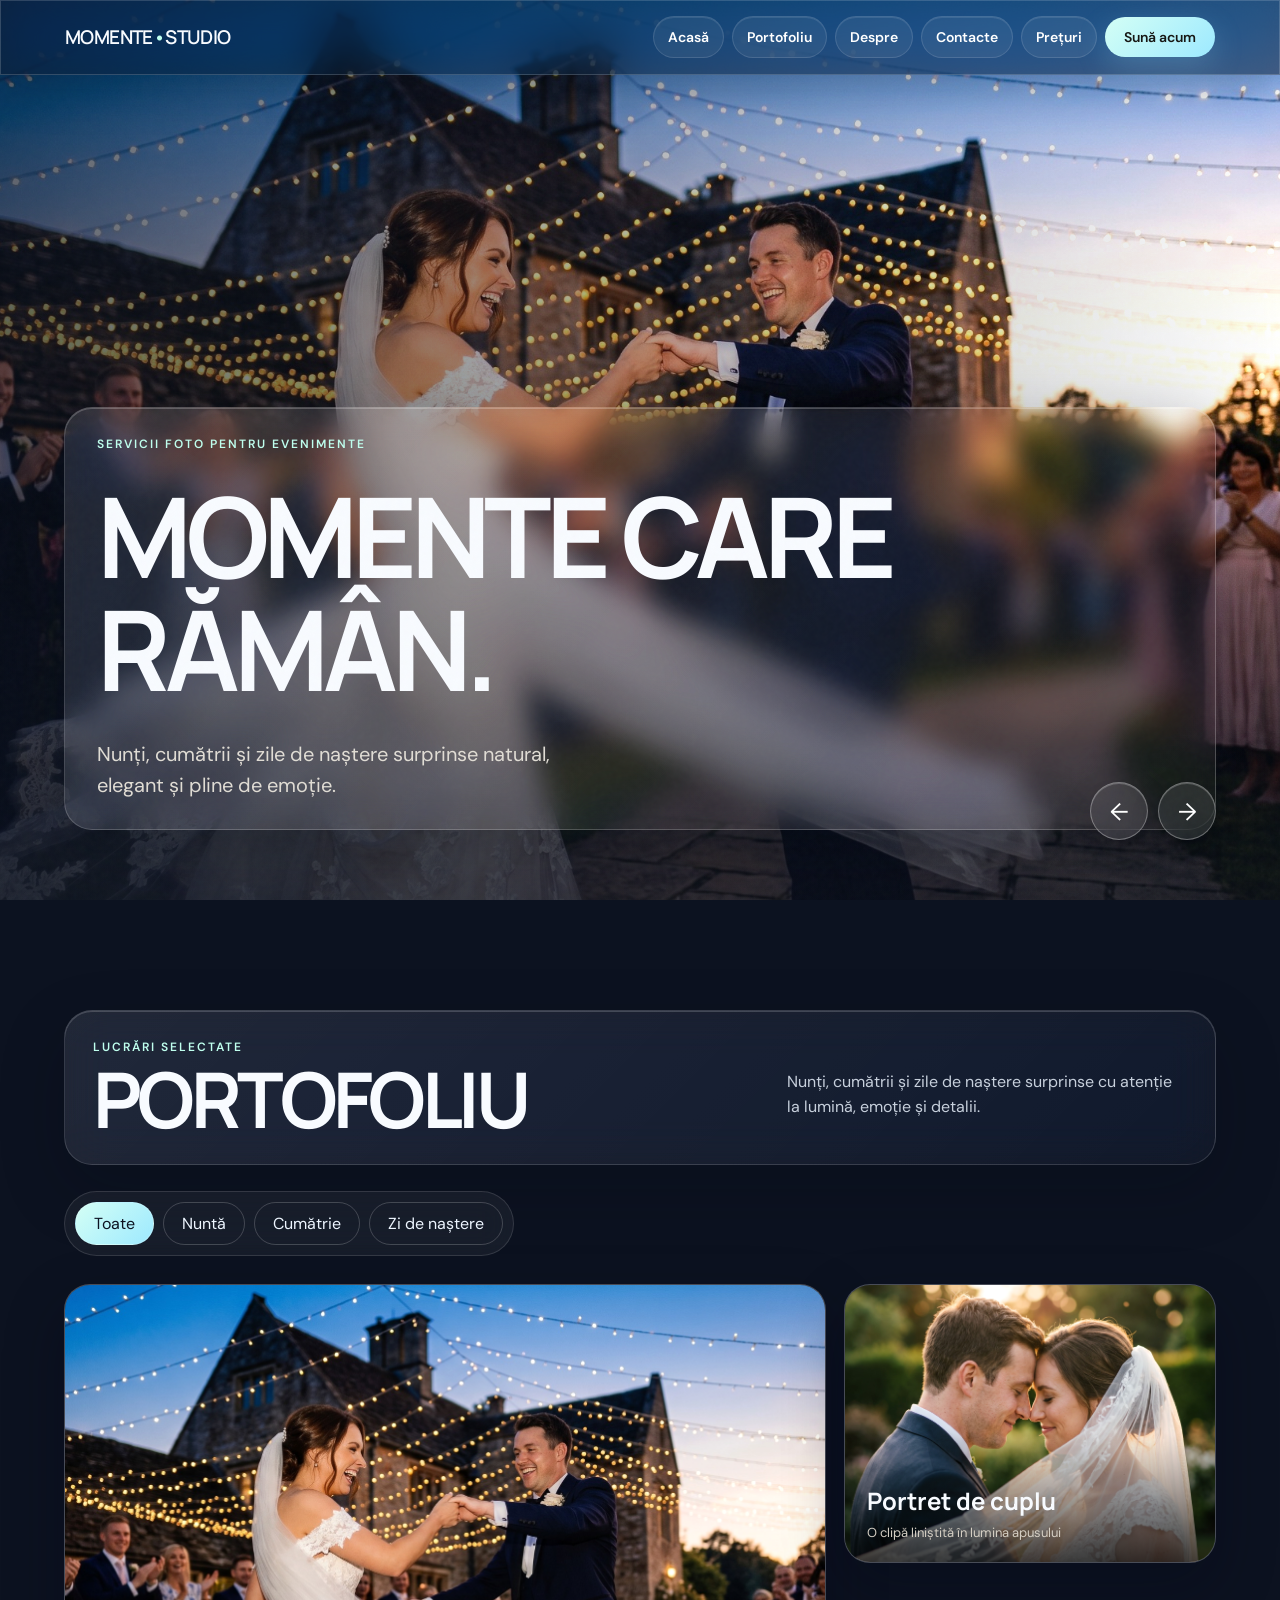
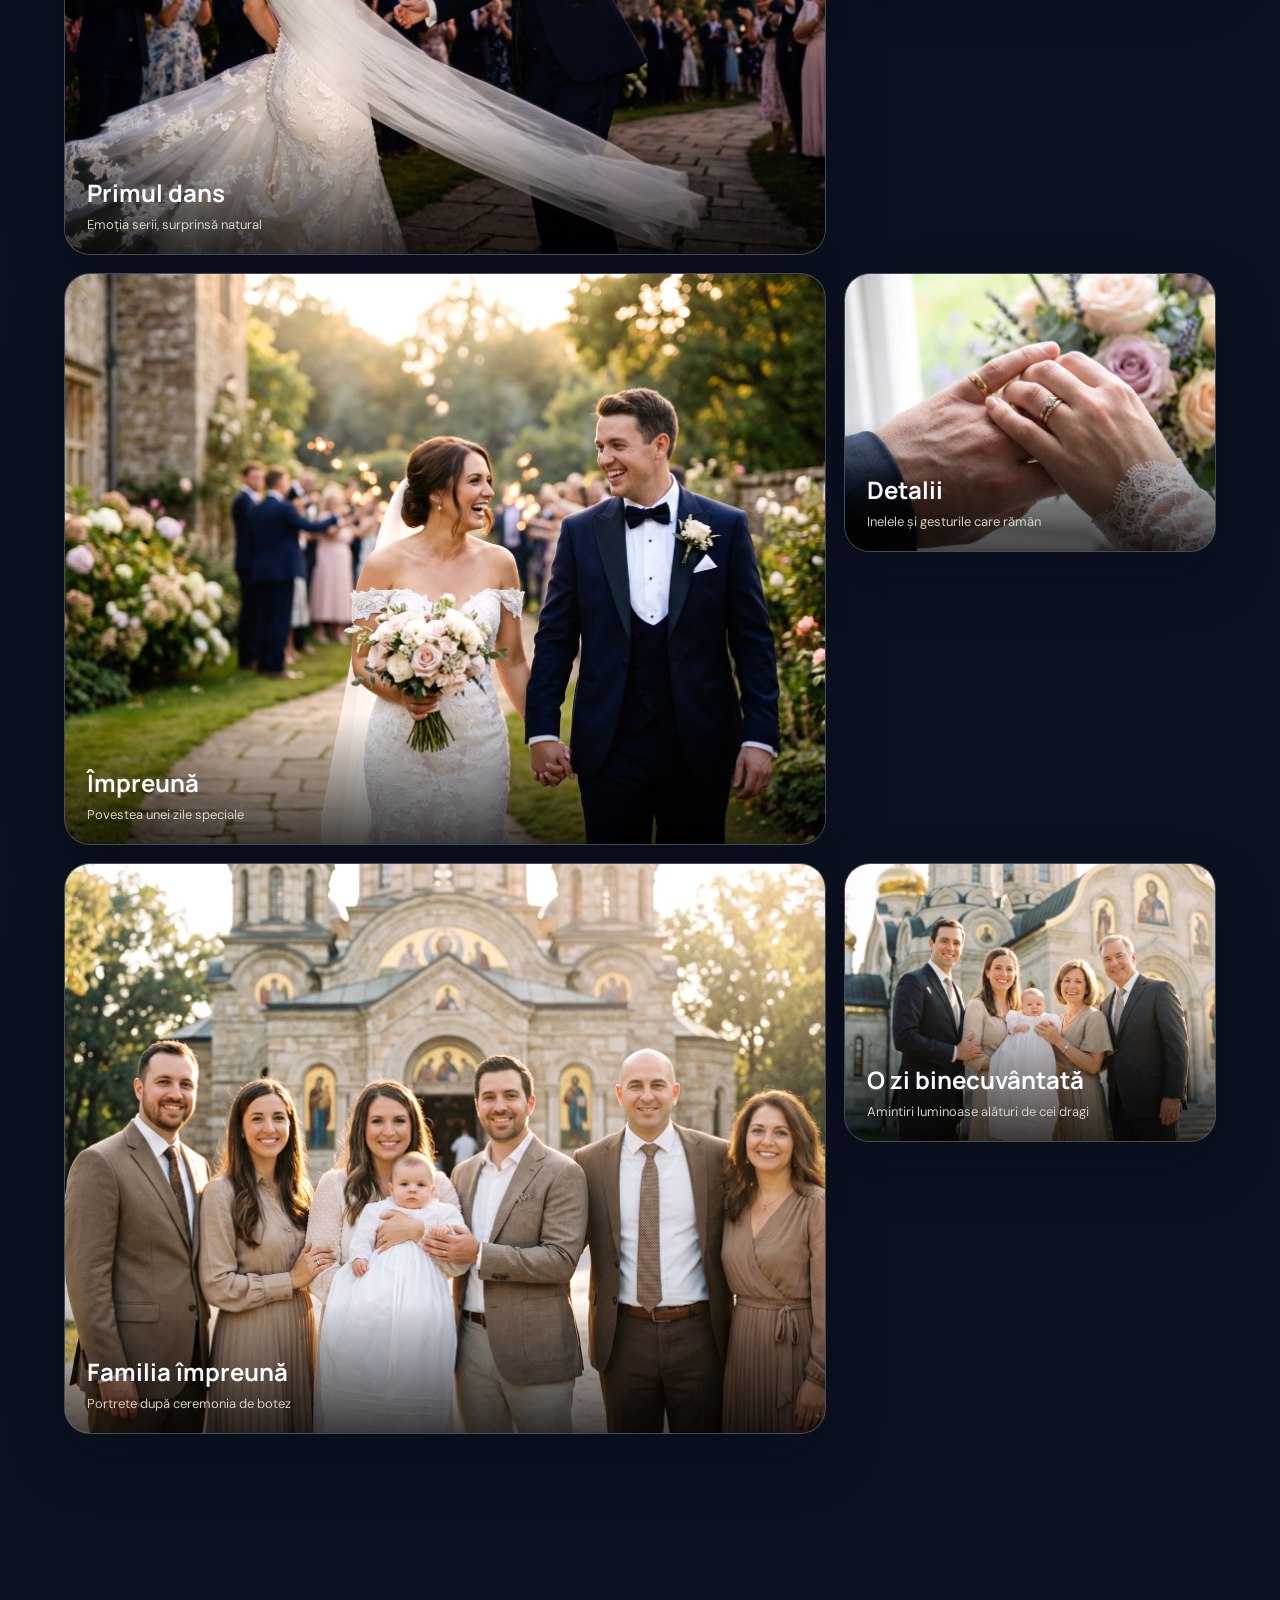
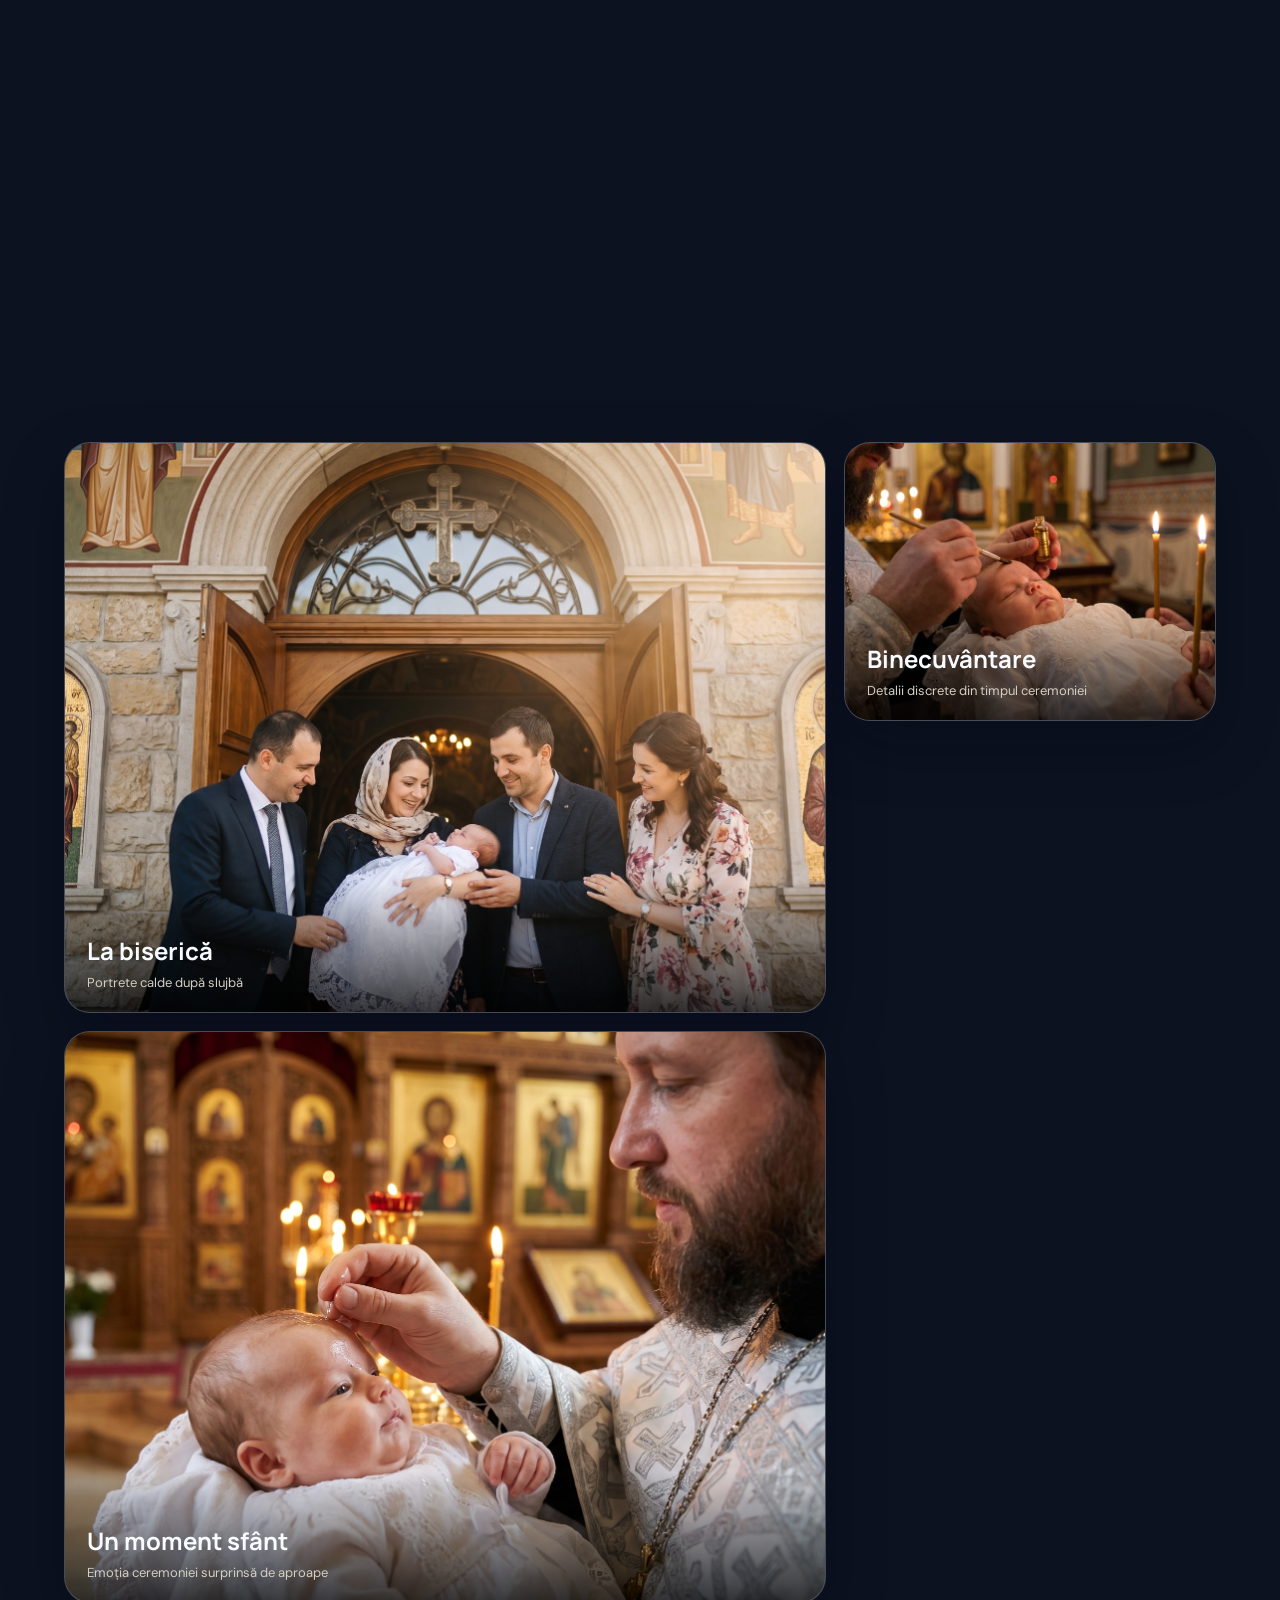
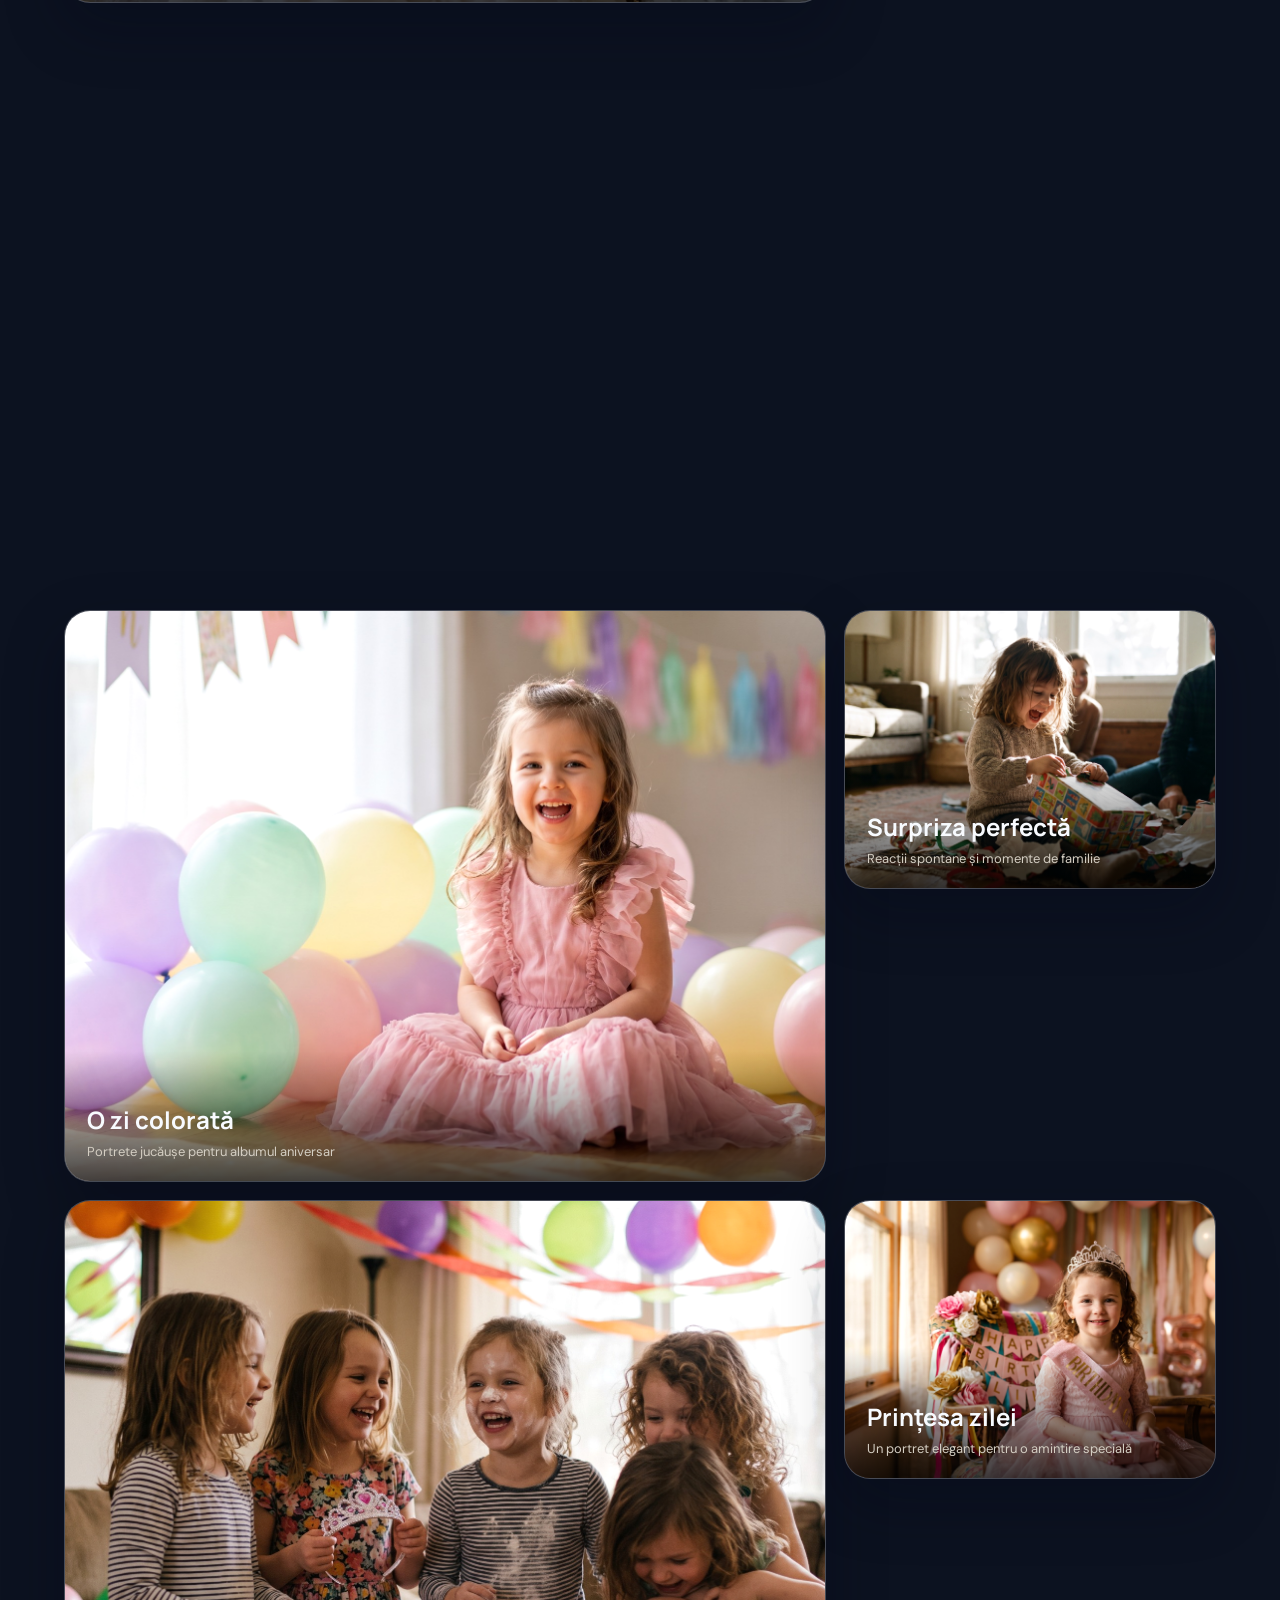
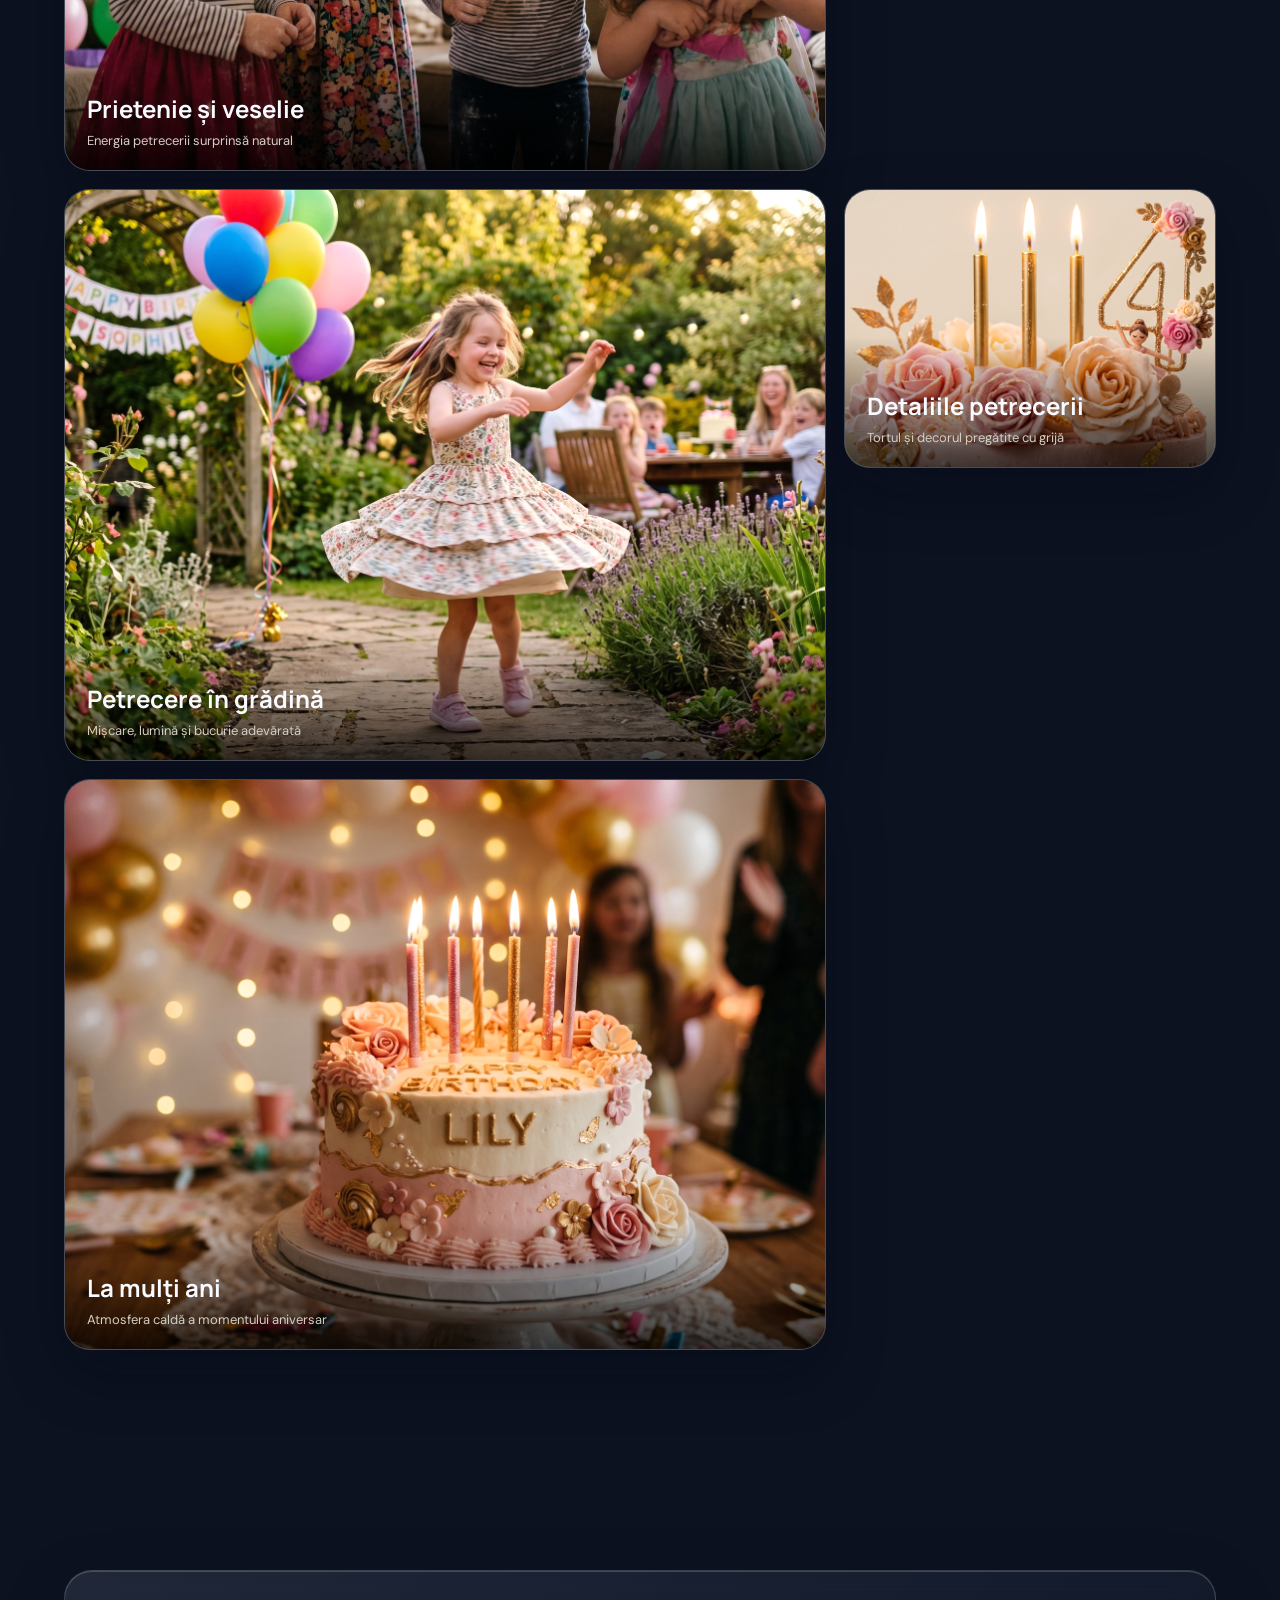
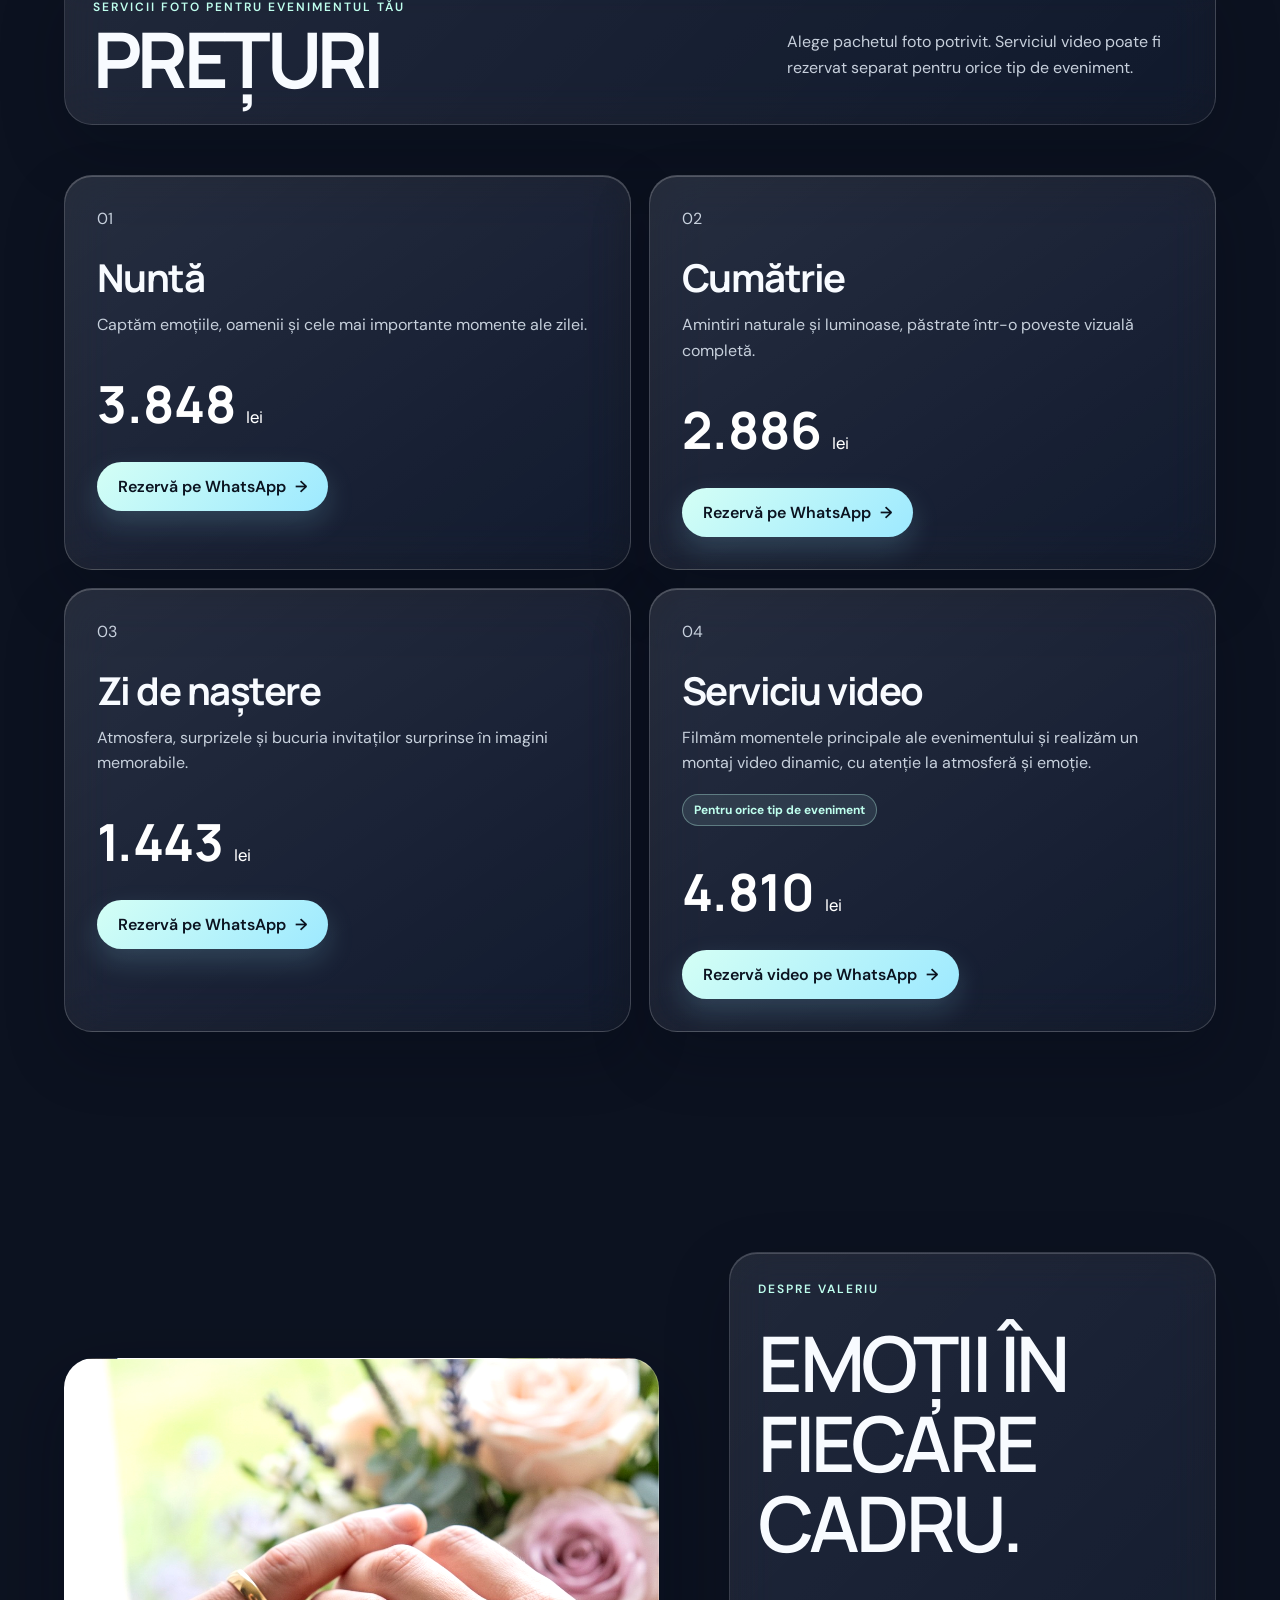
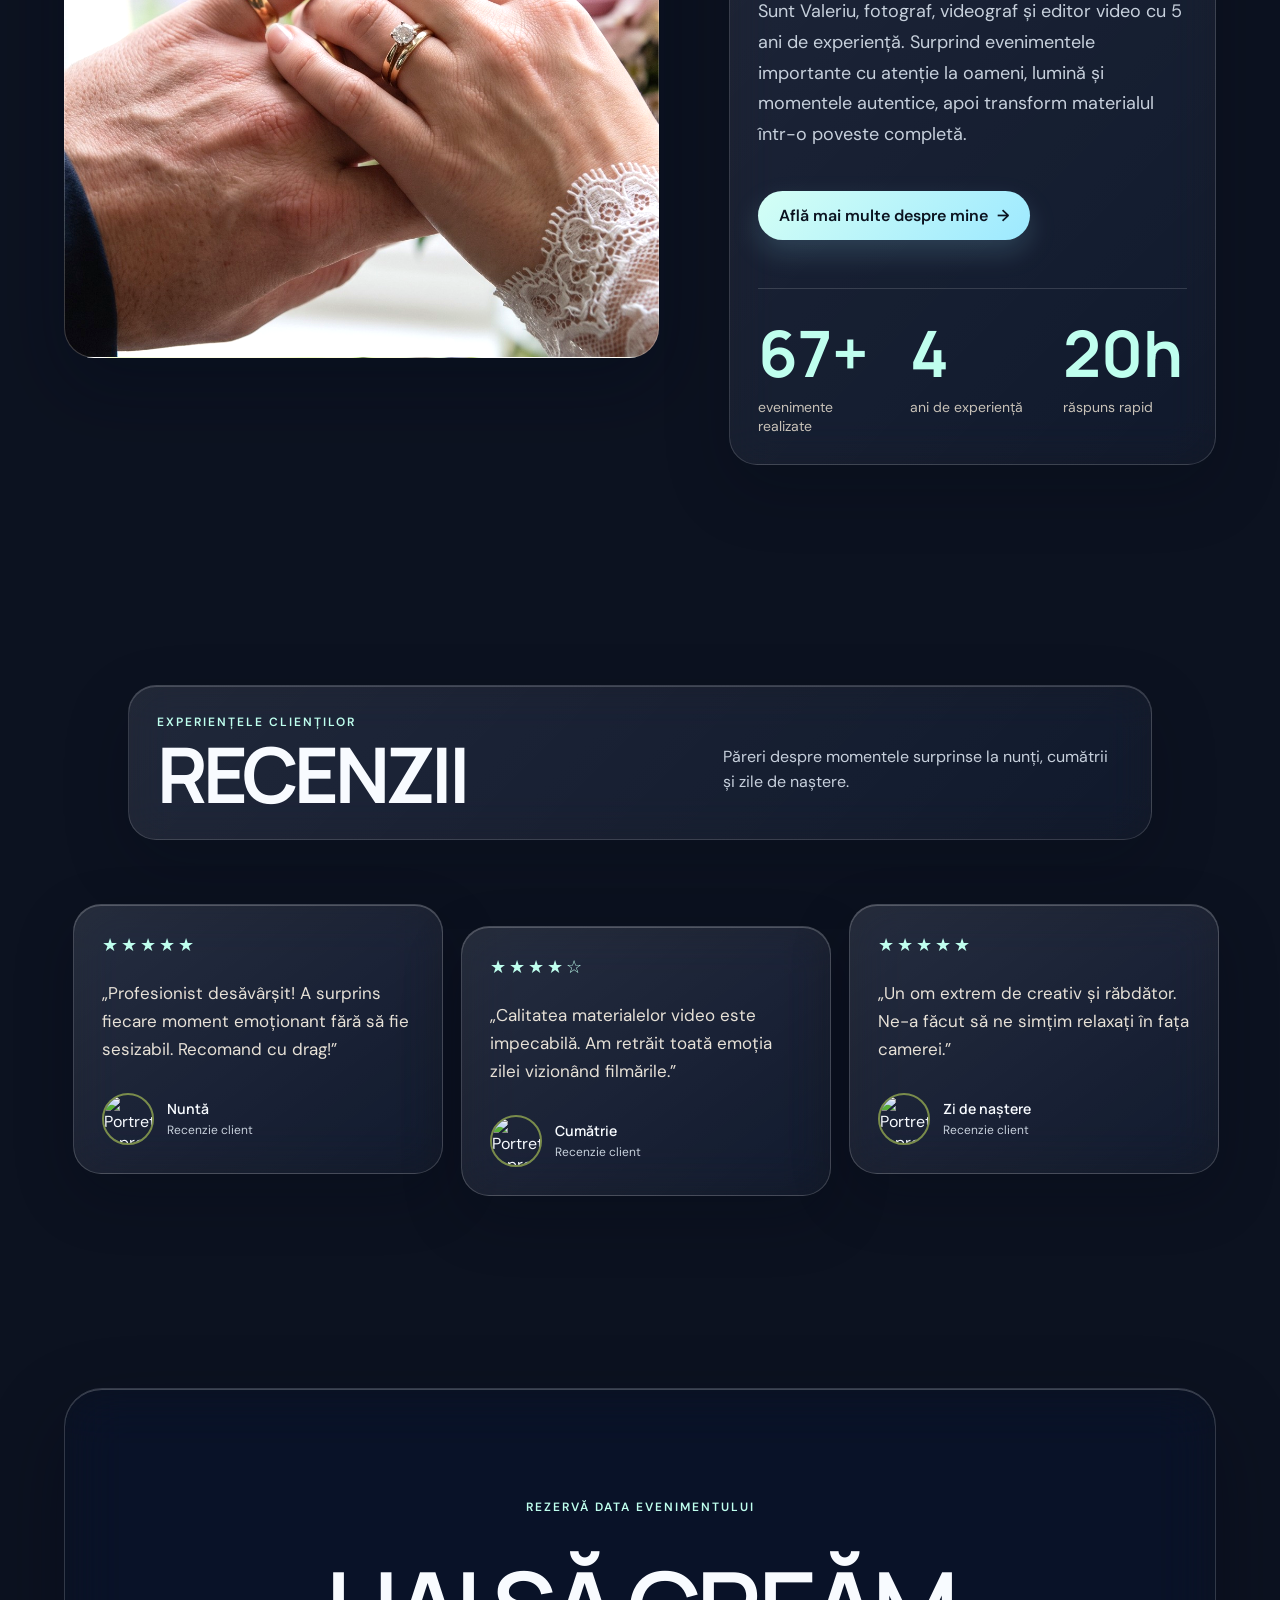
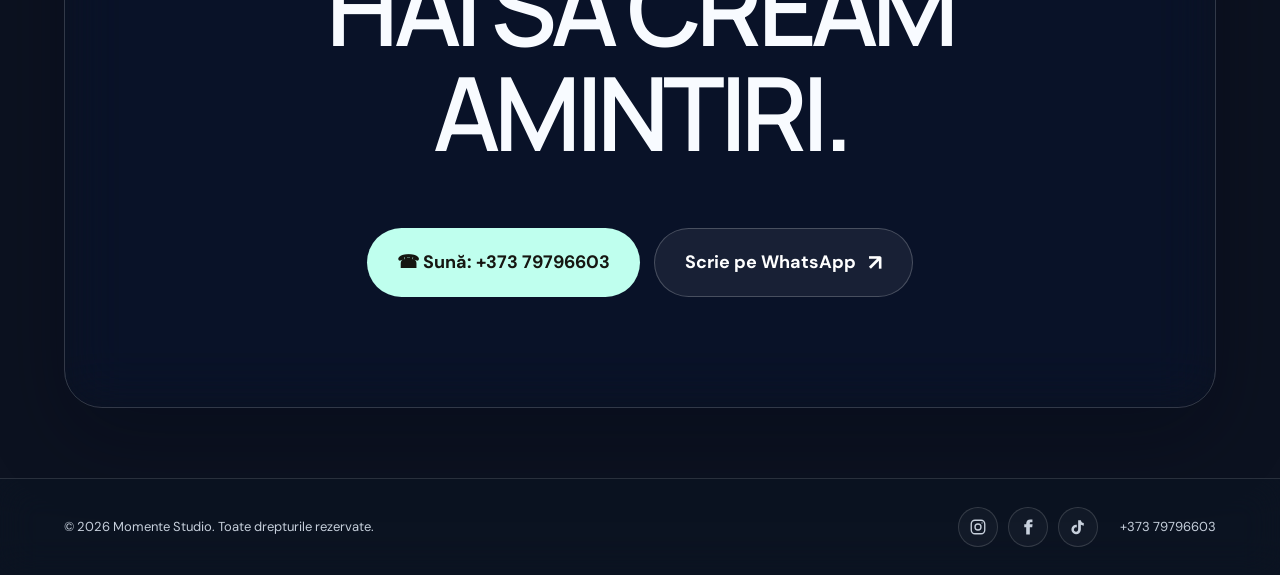
==== commit 8ae0a2ae: "Update index.html" ====
--- a/index.html
+++ b/index.html
@@ -5,6 +5,8 @@
   <meta name="viewport" content="width=device-width,initial-scale=1">
   <meta name="description" content="Servicii foto pentru nunți, cumătrii și zile de naștere în Chișinău și Moldova. Serviciu video disponibil la 5.000 lei pentru orice eveniment.">
   <title>Momente Studio — Servicii foto pentru evenimente</title>
+  <meta name="theme-color" content="#0c1220">
+  <link rel="icon" type="image/svg+xml" href="data:image/svg+xml,%3Csvg xmlns='http://www.w3.org/2000/svg' viewBox='0 0 64 64'%3E%3Crect width='64' height='64' rx='14' fill='%230c1220'/%3E%3Ccircle cx='32' cy='32' r='27' fill='none' stroke='%23bfffee' stroke-width='3'/%3E%3Cpath d='M17 43V21h7l8 11 8-11h7v22h-7V31L32 42 24 31v12z' fill='%23f8fbff'/%3E%3Ccircle cx='50' cy='14' r='4' fill='%23bfffee'/%3E%3C/svg%3E">
   <link rel="preconnect" href="https://fonts.googleapis.com">
   <link rel="preconnect" href="https://fonts.gstatic.com" crossorigin>
   <link href="https://fonts.googleapis.com/css2?family=DM+Sans:wght@400;500;600&family=Manrope:wght@500;600;700&display=swap" rel="stylesheet">
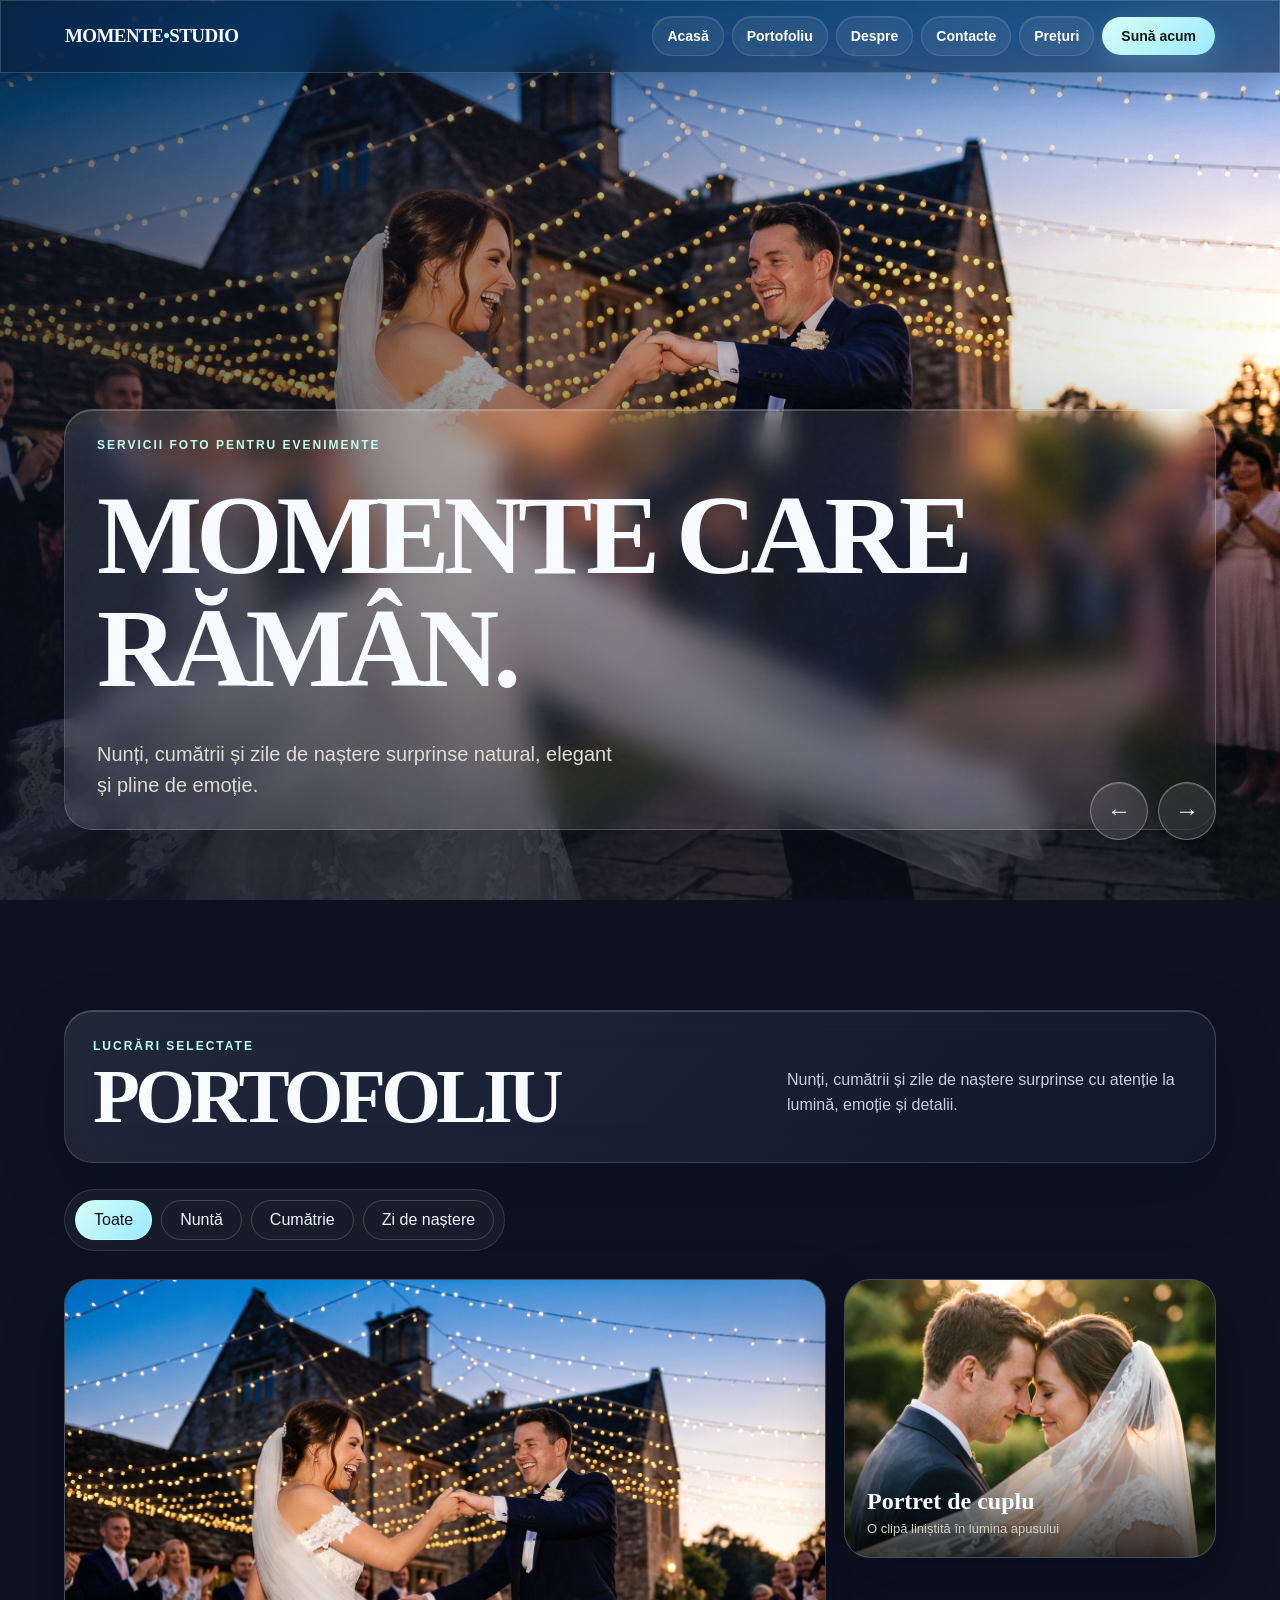
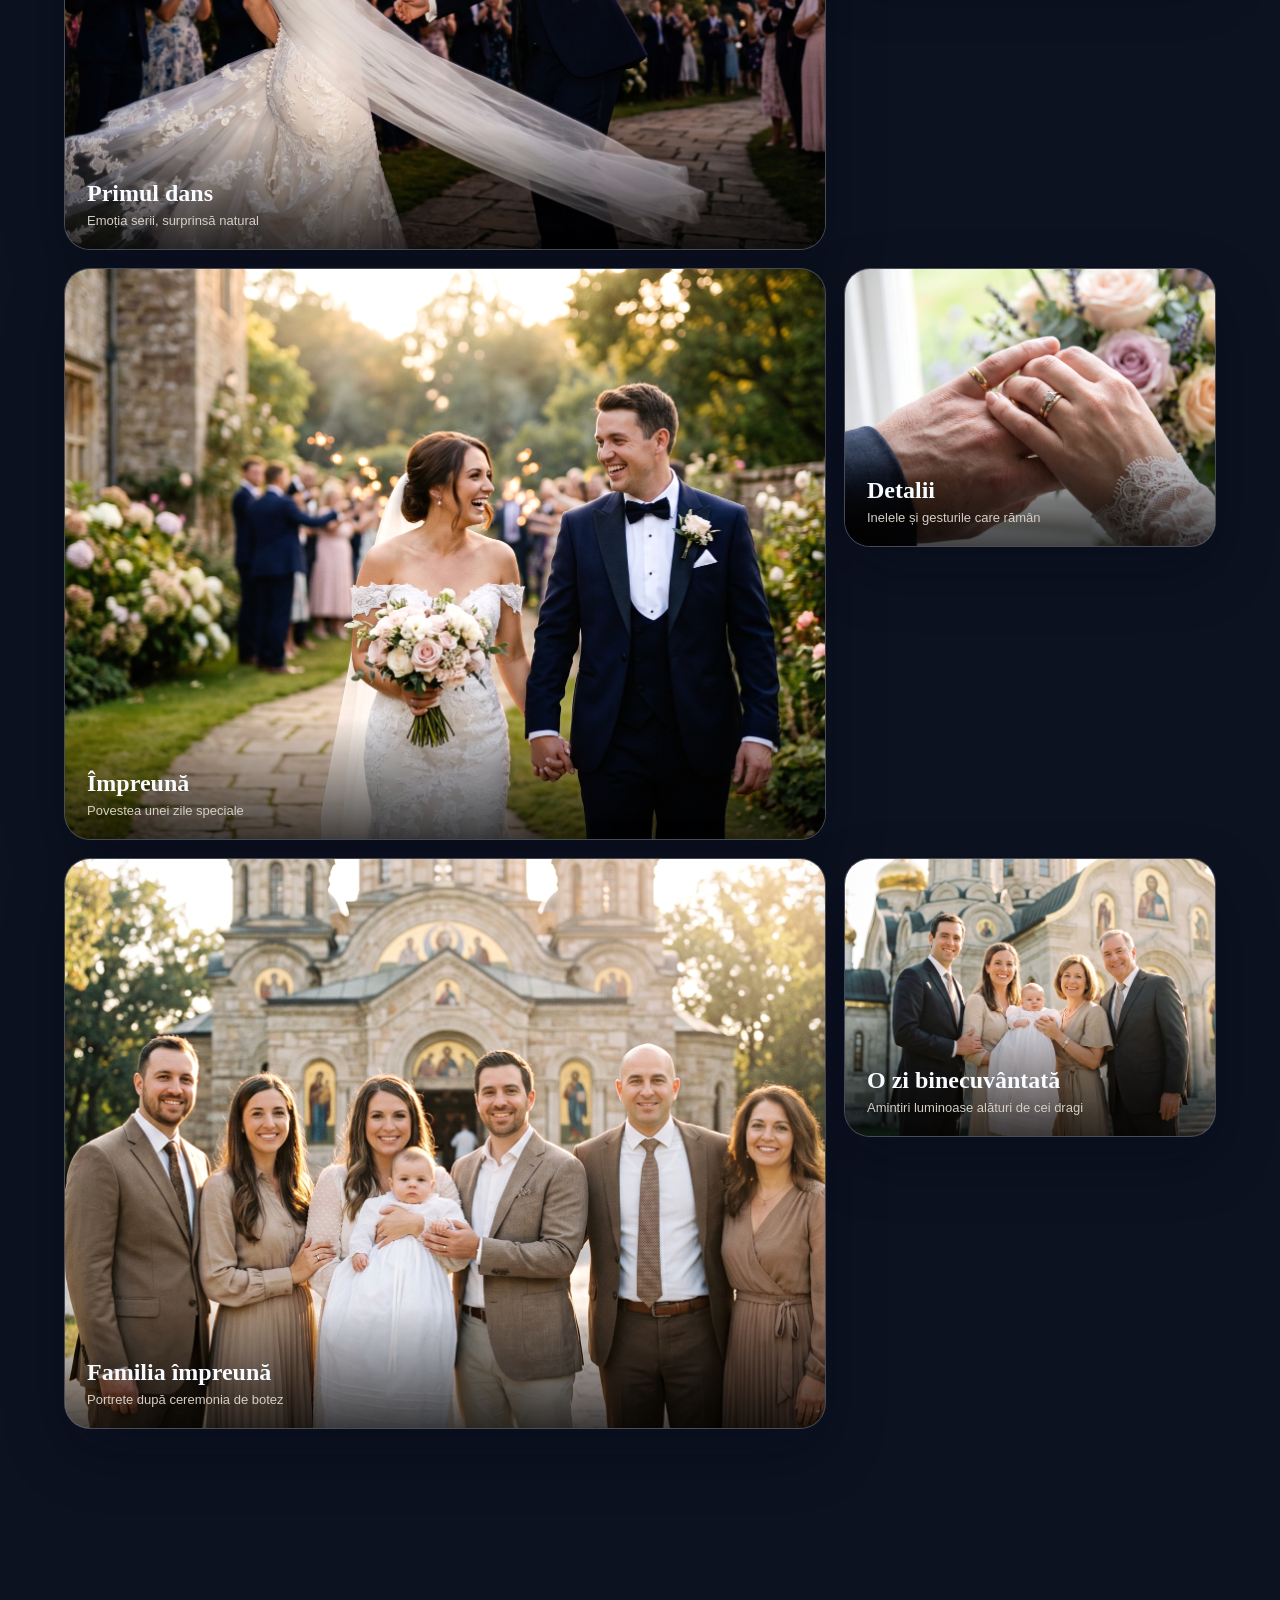
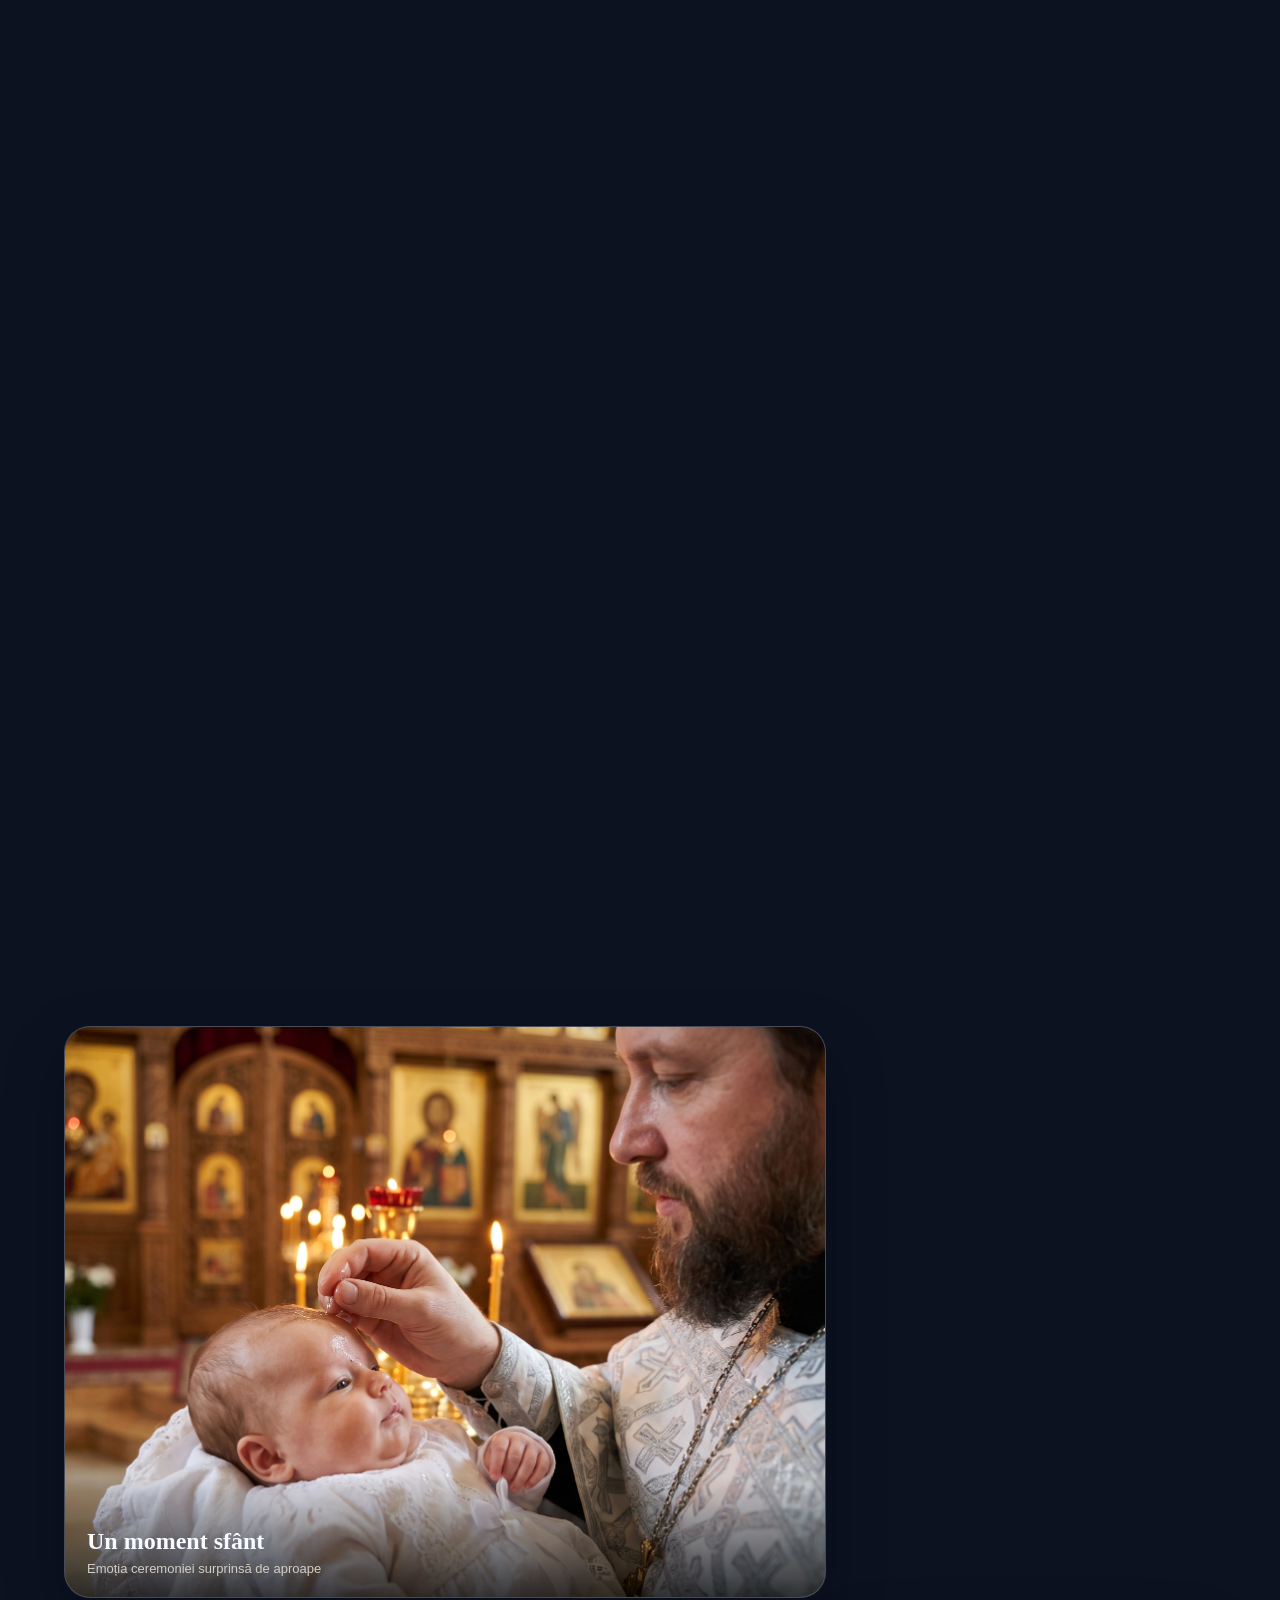
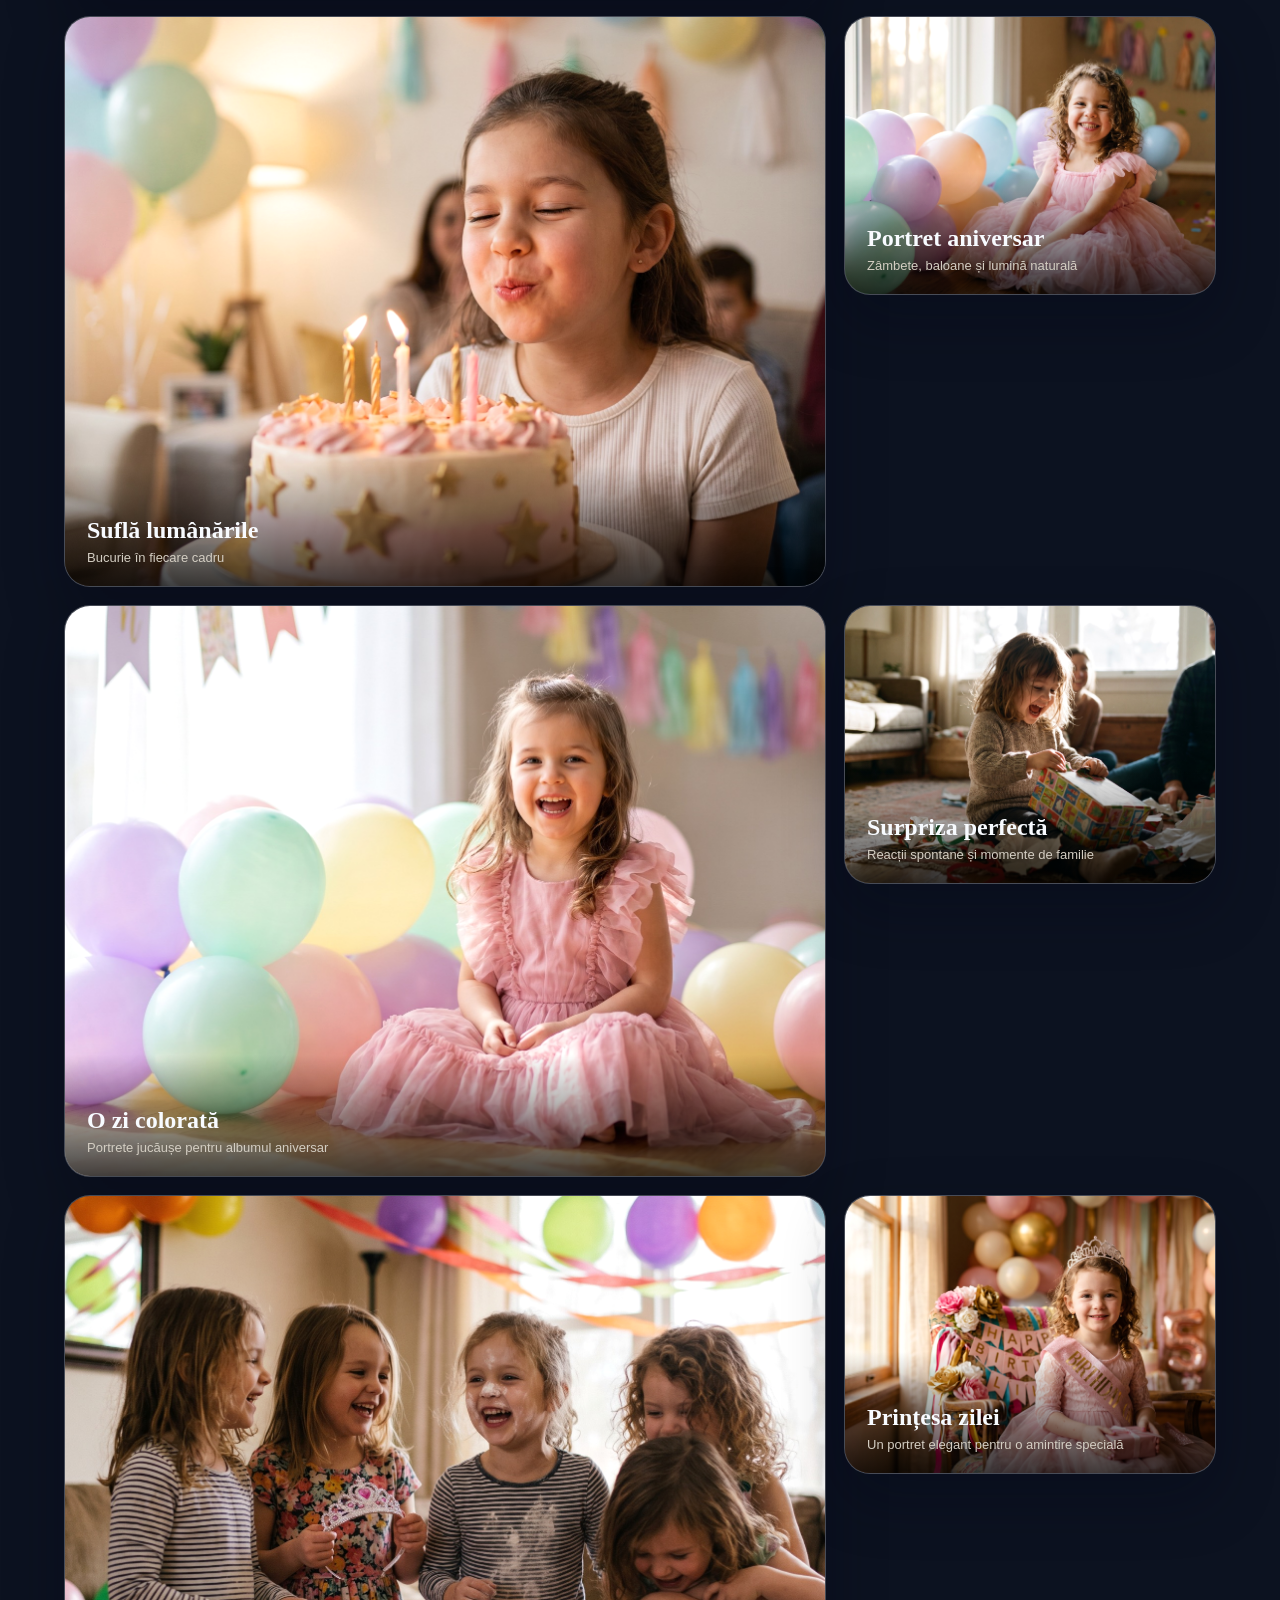
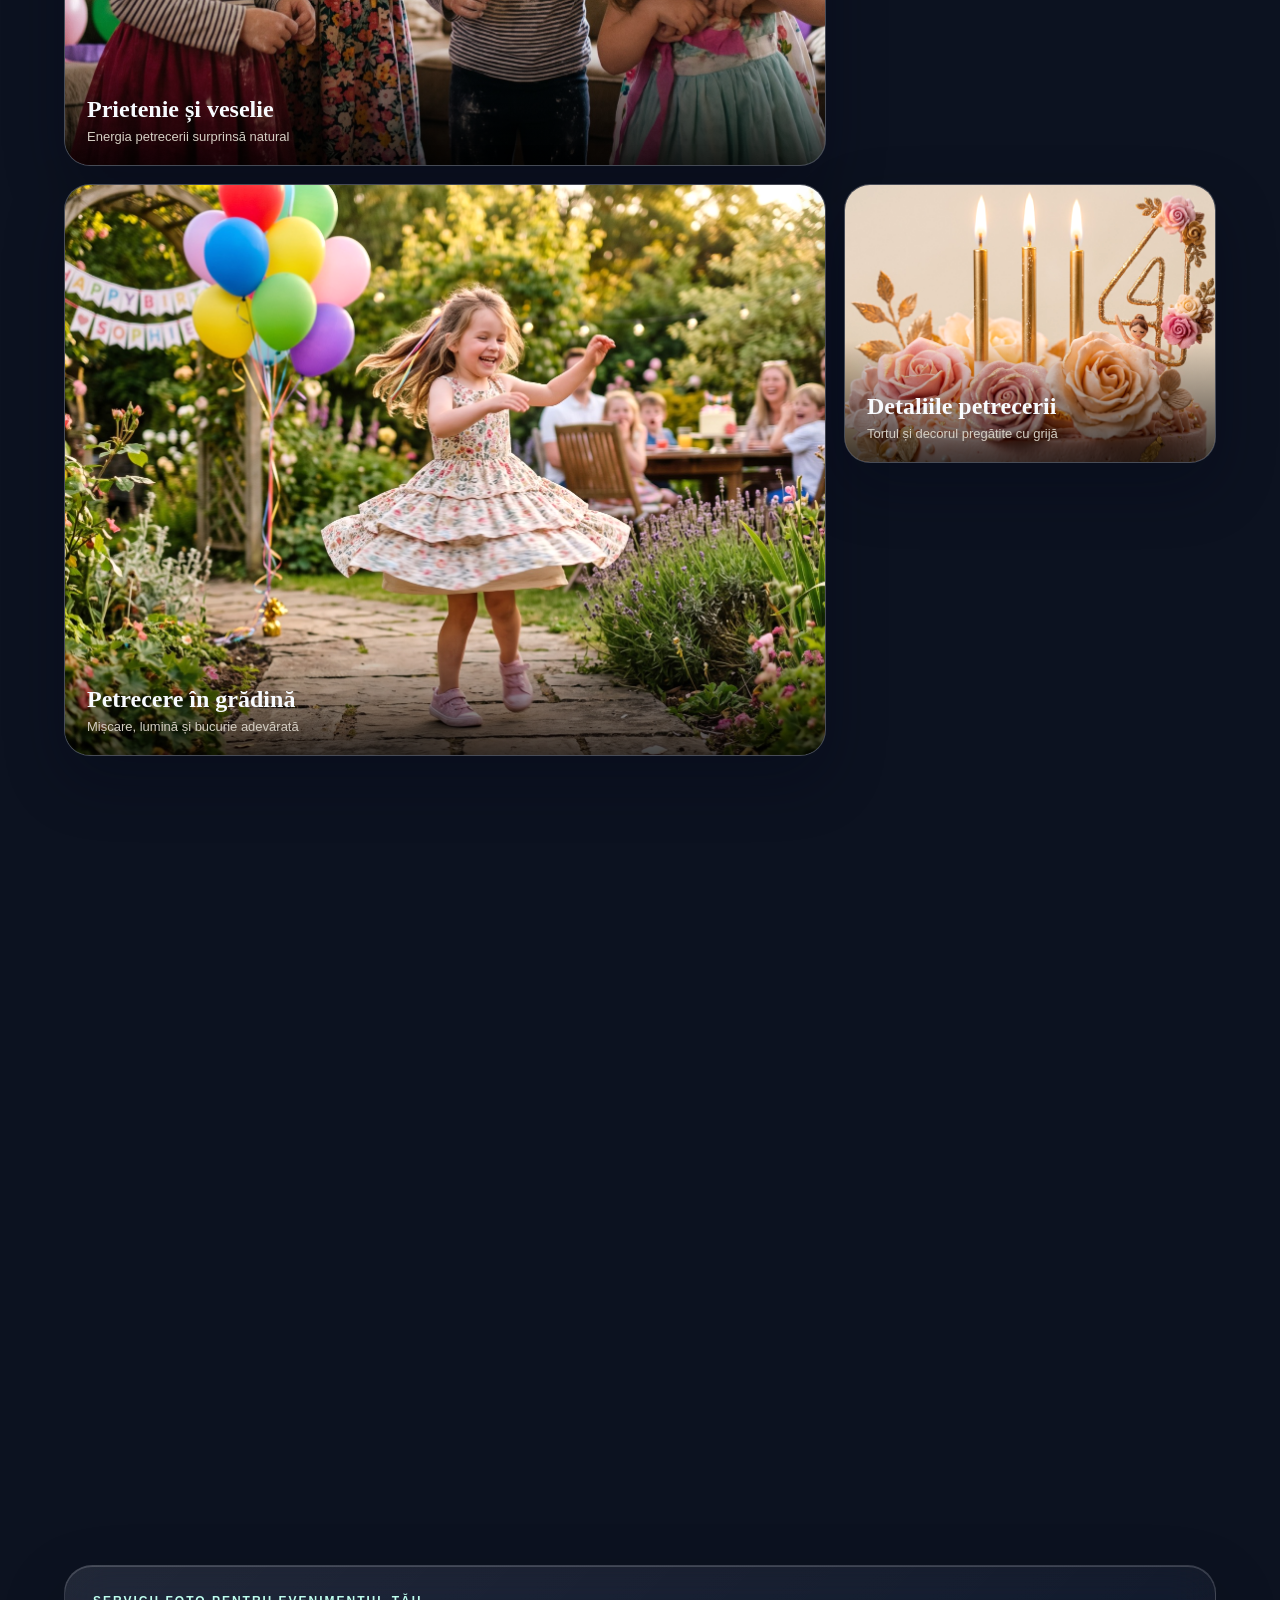
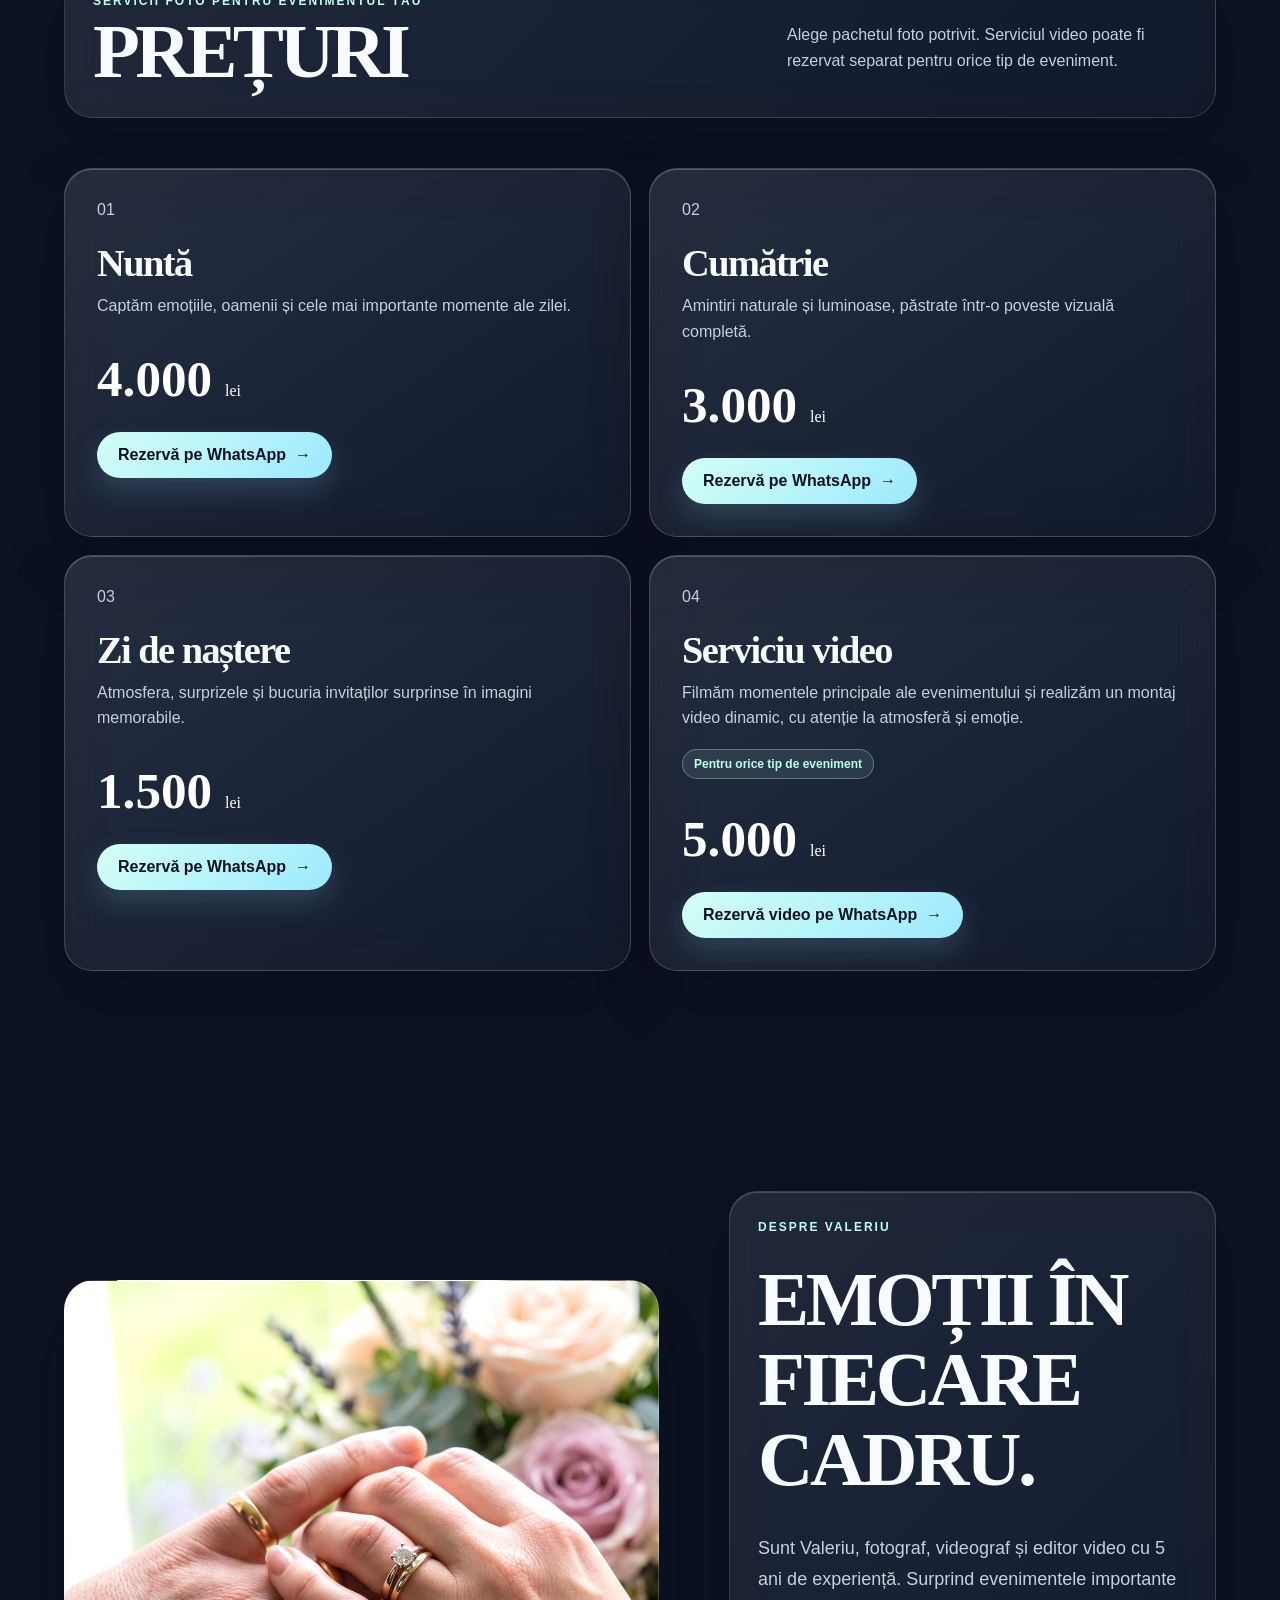
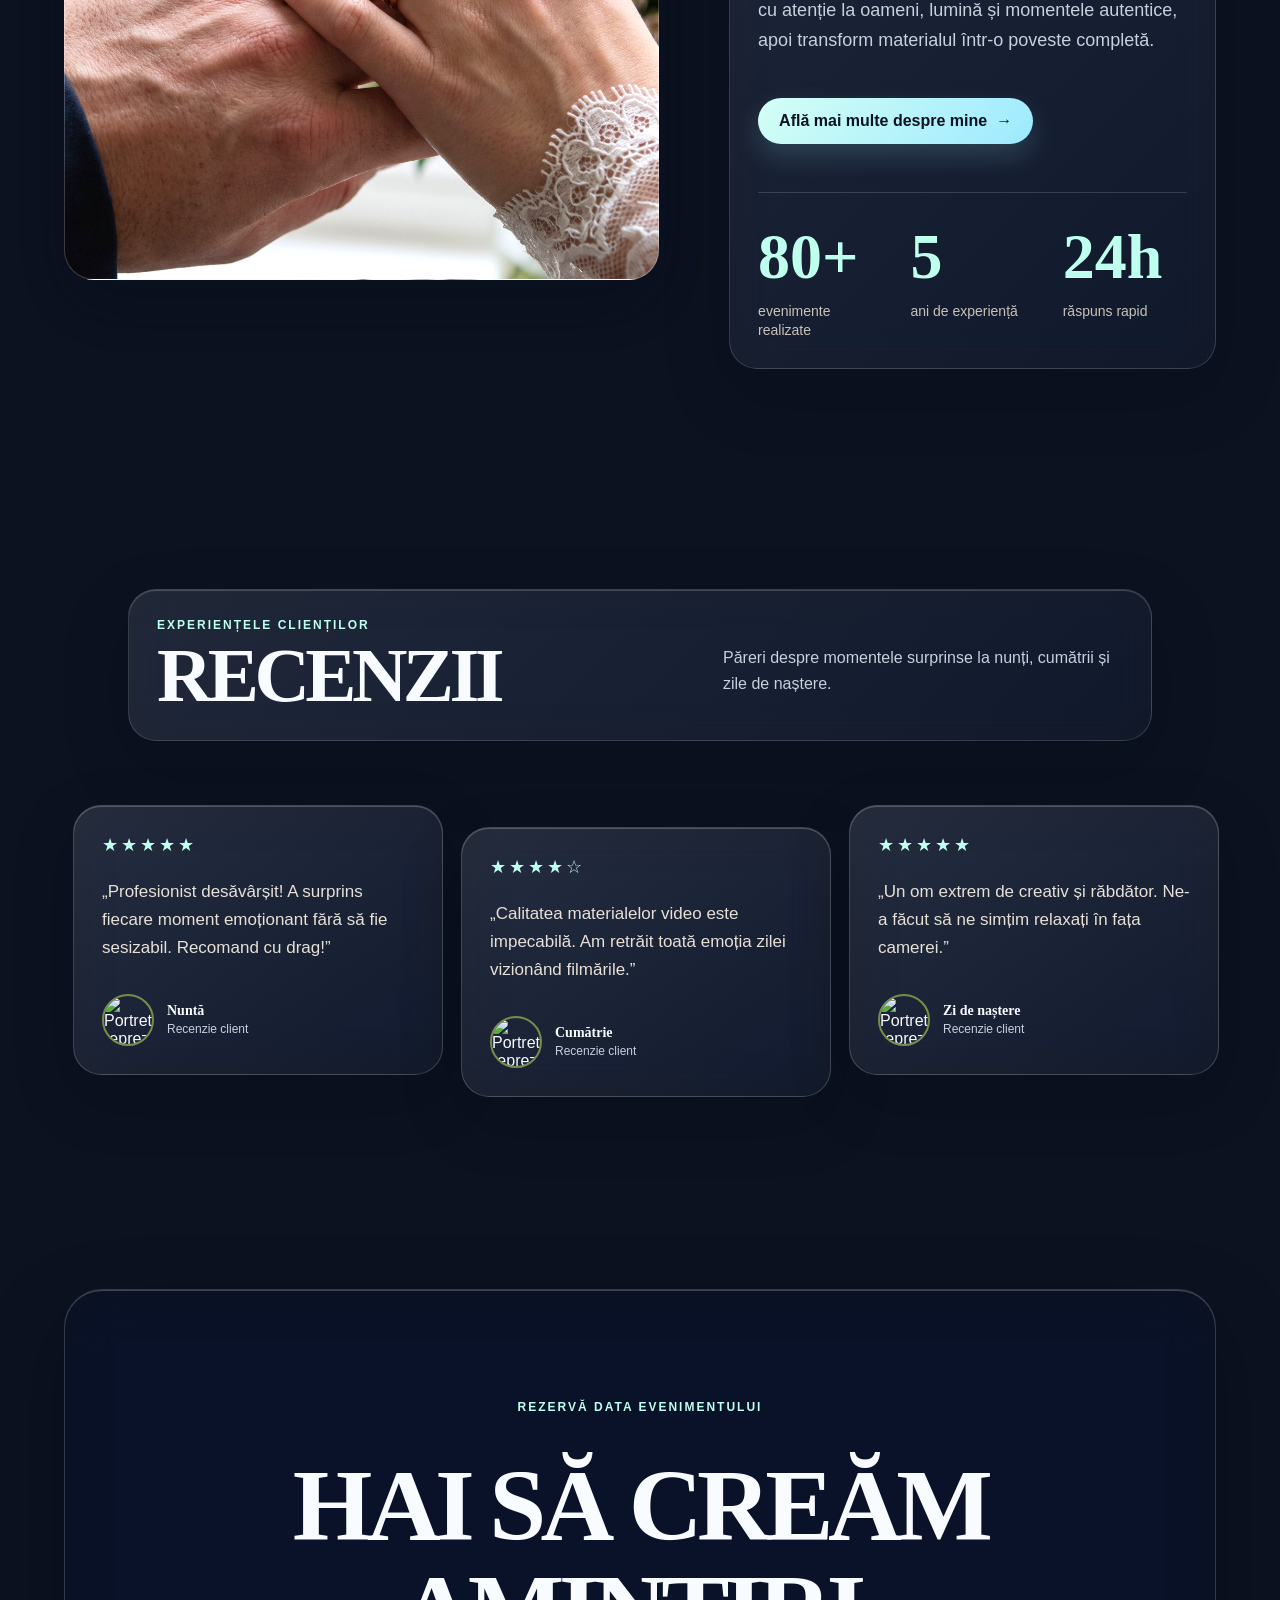
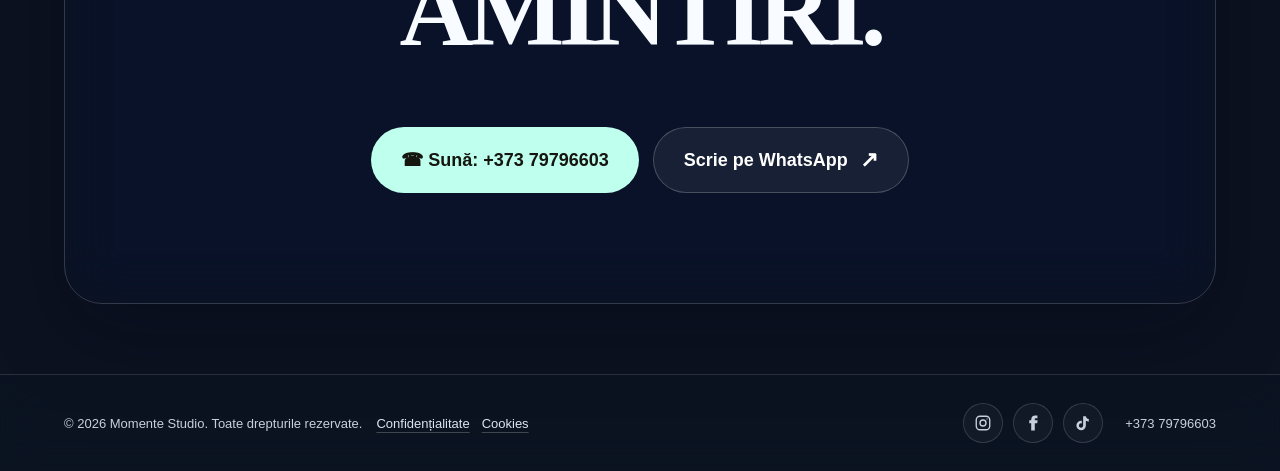
==== commit 91403478: "Add files via upload" ====
--- a/index.html
+++ b/index.html
@@ -6,6 +6,8 @@
   <meta name="description" content="Servicii foto pentru nunți, cumătrii și zile de naștere în Chișinău și Moldova. Serviciu video disponibil la 5.000 lei pentru orice eveniment.">
   <title>Momente Studio — Servicii foto pentru evenimente</title>
   <meta name="theme-color" content="#0c1220">
+  <meta name="referrer" content="strict-origin-when-cross-origin">
+  <meta http-equiv="Content-Security-Policy" content="default-src 'self'; base-uri 'self'; object-src 'none'; script-src 'self' 'unsafe-inline'; style-src 'self' 'unsafe-inline' https://fonts.googleapis.com; font-src https://fonts.gstatic.com; img-src 'self' data: https://images.unsplash.com; connect-src 'self'; media-src 'self'; frame-src 'none'; form-action 'self'; upgrade-insecure-requests">
   <link rel="icon" type="image/svg+xml" href="data:image/svg+xml,%3Csvg xmlns='http://www.w3.org/2000/svg' viewBox='0 0 64 64'%3E%3Crect width='64' height='64' rx='14' fill='%230c1220'/%3E%3Ccircle cx='32' cy='32' r='27' fill='none' stroke='%23bfffee' stroke-width='3'/%3E%3Cpath d='M17 43V21h7l8 11 8-11h7v22h-7V31L32 42 24 31v12z' fill='%23f8fbff'/%3E%3Ccircle cx='50' cy='14' r='4' fill='%23bfffee'/%3E%3C/svg%3E">
   <link rel="preconnect" href="https://fonts.googleapis.com">
   <link rel="preconnect" href="https://fonts.gstatic.com" crossorigin>
@@ -17,9 +19,12 @@
     section{padding:110px var(--pad)}.section-head{display:flex;justify-content:space-between;align-items:end;gap:30px;margin-bottom:50px}.section-head h2{font-family:Manrope;font-size:clamp(38px,6vw,82px);line-height:.95;letter-spacing:-.06em;margin:8px 0 0}.section-head p{max-width:400px;color:var(--muted);line-height:1.6}.filters{display:flex;gap:9px;flex-wrap:wrap;margin-bottom:28px}.filter{border:1px solid var(--line);background:transparent;color:var(--muted);padding:10px 18px;border-radius:999px;cursor:pointer}.filter.active,.filter:hover{background:var(--text);color:var(--bg)}.grid{display:grid;grid-template-columns:repeat(12,1fr);gap:18px}.project{grid-column:span 6;position:relative;overflow:hidden;aspect-ratio:4/3;background:var(--surface);border-radius:4px}.project.wide{grid-column:span 8}.project.small{grid-column:span 4}.project img{width:100%;height:100%;object-fit:cover;transition:transform .7s ease;filter:saturate(.78)}.project:hover img{transform:scale(1.045);filter:saturate(1)}.project-info{position:absolute;inset:auto 0 0;padding:52px 22px 20px;background:linear-gradient(transparent,#000b)}.project-info h3{margin:0 0 4px;font-family:Manrope;font-size:24px}.project-info span{color:#d4cec3;font-size:13px}.project.hide{display:none}
     .services{background:#eeebe4;color:#151410}.services .eyebrow{color:#68635b}.service-list{display:grid;grid-template-columns:repeat(2,minmax(0,1fr));gap:18px}.service{display:block;padding:32px;border:1px solid #cbc6bd;border-radius:8px;background:#f7f4ed;transition:.3s}.service:hover{transform:translateY(-8px);box-shadow:0 18px 40px #38312318}.service span{color:#777167}.service strong{display:block;font-family:Manrope;font-size:clamp(26px,3vw,40px);letter-spacing:-.04em;margin:22px 0 8px}.service p{margin:0;color:#68635b;line-height:1.6}.service-kicker{display:inline-flex!important;width:max-content;margin-top:18px;padding:7px 11px;border-radius:999px;background:#bfffee1a;border:1px solid #bfffee55;color:var(--accent)!important;font-size:12px;font-weight:700}.service-video{border-color:#bfffee70}.price{display:block!important;font:700 clamp(34px,4vw,54px) Manrope!important;color:#151410!important;margin-top:30px!important}.price small{font-size:16px;font-weight:500}.book{display:inline-block;margin-top:24px;background:#171714;color:white;padding:13px 20px;border-radius:999px;font-weight:600}.book:hover{background:#2d2b26}
     .about-grid{display:grid;grid-template-columns:1.1fr .9fr;gap:70px;align-items:center}.about-img{min-height:600px;background:url('https://images.unsplash.com/photo-1485846234645-a62644f84728?auto=format&fit=crop&w=1200&q=85') center/cover}.about-copy h2{font:600 clamp(40px,6vw,78px)/1.04 Manrope;letter-spacing:-.045em;margin:22px 0 30px;padding-block:4px}.about-copy p{color:var(--muted);font-size:18px;line-height:1.7}.stats{display:grid;grid-template-columns:repeat(3,1fr);gap:28px;margin-top:48px;padding-top:32px;border-top:1px solid var(--line)}.stat b{display:block;font:700 clamp(40px,5vw,64px)/1 Manrope;color:var(--accent);margin-bottom:13px;white-space:nowrap}.stat b .counter{display:inline;color:inherit;font-size:inherit;line-height:inherit}.stat>span{display:block;font-size:14px;color:#c8c2b8;line-height:1.35}
-    .contact{text-align:center;padding-top:150px;padding-bottom:150px}.contact .eyebrow{display:block;margin-bottom:34px}.contact h2{font:600 clamp(48px,8vw,112px)/1.02 Manrope;letter-spacing:-.055em;margin:0 auto 58px;max-width:1100px;padding-block:6px}.contact-actions{display:flex;justify-content:center;gap:14px;flex-wrap:wrap}.contact-link{display:inline-flex;align-items:center;gap:12px;background:var(--accent);color:#161611;border-radius:999px;padding:19px 30px;font-weight:700;font-size:18px;cursor:pointer;transition:.25s}.contact-link.secondary{background:transparent;color:white;border:1px solid #ffffff55}.contact-link:hover{transform:translateY(-3px);box-shadow:0 12px 30px #e2ff6326}.contact-link i{font-style:normal;font-size:22px}footer{border-top:1px solid var(--line);padding:28px var(--pad);display:flex;justify-content:space-between;align-items:center;color:var(--muted);font-size:13px}.socials{display:flex;align-items:center;gap:10px}.social-icon{width:40px;height:40px;display:grid;place-items:center;border:1px solid #ffffff24;border-radius:50%;color:var(--muted);background:#ffffff08;transition:transform .25s ease,color .25s ease,border-color .25s ease,background .25s ease,box-shadow .25s ease}.social-icon svg{width:18px;height:18px;display:block}.social-icon:hover{transform:translateY(-3px);color:var(--accent);border-color:#e2ff6370;background:#e2ff6310;box-shadow:0 10px 28px #e2ff631c}.social-icon:focus-visible{outline:2px solid var(--accent);outline-offset:3px}.social-phone{margin-left:12px}
+    .contact{text-align:center;padding-top:150px;padding-bottom:150px}.contact .eyebrow{display:block;margin-bottom:34px}.contact h2{font:600 clamp(48px,8vw,112px)/1.02 Manrope;letter-spacing:-.055em;margin:0 auto 58px;max-width:1100px;padding-block:6px}.contact-actions{display:flex;justify-content:center;gap:14px;flex-wrap:wrap}.contact-link{display:inline-flex;align-items:center;gap:12px;background:var(--accent);color:#161611;border-radius:999px;padding:19px 30px;font-weight:700;font-size:18px;cursor:pointer;transition:.25s}.contact-link.secondary{background:transparent;color:white;border:1px solid #ffffff55}.contact-link:hover{transform:translateY(-3px);box-shadow:0 12px 30px #e2ff6326}.contact-link i{font-style:normal;font-size:22px}footer{border-top:1px solid var(--line);padding:28px var(--pad);display:flex;justify-content:space-between;align-items:center;color:var(--muted);font-size:13px}.footer-copy{display:flex;align-items:center;gap:14px;flex-wrap:wrap}.legal-links{display:flex;gap:12px}.legal-links a{color:#dce5ef;text-decoration:underline;text-decoration-color:#ffffff38;text-underline-offset:4px}.legal-links a:hover{color:var(--accent)}.socials{display:flex;align-items:center;gap:10px}.social-icon{width:40px;height:40px;display:grid;place-items:center;border:1px solid #ffffff24;border-radius:50%;color:var(--muted);background:#ffffff08;transition:transform .25s ease,color .25s ease,border-color .25s ease,background .25s ease,box-shadow .25s ease}.social-icon svg{width:18px;height:18px;display:block}.social-icon:hover{transform:translateY(-3px);color:var(--accent);border-color:#e2ff6370;background:#e2ff6310;box-shadow:0 10px 28px #e2ff631c}.social-icon:focus-visible{outline:2px solid var(--accent);outline-offset:3px}.social-phone{margin-left:12px}
+    .back-to-top{position:fixed;right:clamp(18px,3vw,36px);bottom:clamp(18px,3vw,36px);z-index:85;width:60px;height:60px;display:grid;place-items:center;padding:0;border:1px solid #ffffff55;border-radius:50%;background:linear-gradient(145deg,#d4fff5dd,#9de9ffcc);color:#0c1220;box-shadow:0 18px 46px #02081566,inset 0 1px #fff;backdrop-filter:blur(18px) saturate(160%);cursor:pointer;opacity:0;visibility:hidden;pointer-events:none;transform:translateY(22px) scale(.82);transition:opacity .35s ease,visibility .35s ease,transform .55s cubic-bezier(.16,1,.3,1),box-shadow .3s ease}.back-to-top:before{content:"";position:absolute;inset:-7px;border:1px solid #bfffee75;border-radius:inherit;opacity:0;transform:scale(.78)}.back-to-top svg{width:25px;height:25px;fill:none;stroke:currentColor;stroke-width:2.2;stroke-linecap:round;stroke-linejoin:round;transition:transform .35s cubic-bezier(.16,1,.3,1)}.back-to-top.is-visible{opacity:1;visibility:visible;pointer-events:auto;transform:none;animation:backTopGlow 2.8s ease-in-out infinite}.back-to-top.is-visible:before{animation:backTopRing 2.8s ease-out infinite}.back-to-top:hover{transform:translateY(-6px) scale(1.04);box-shadow:0 24px 58px #9de9ff55,inset 0 1px #fff}.back-to-top:hover svg{transform:translateY(-3px)}.back-to-top:focus-visible{outline:3px solid #fff;outline-offset:4px}
+    @keyframes backTopGlow{0%,100%{box-shadow:0 18px 46px #02081566,0 0 0 #9de9ff00,inset 0 1px #fff}50%{box-shadow:0 20px 52px #02081566,0 0 28px #9de9ff55,inset 0 1px #fff}}@keyframes backTopRing{0%{opacity:.65;transform:scale(.78)}70%,100%{opacity:0;transform:scale(1.25)}}
     .reveal{opacity:0;transform:translateY(35px);transition:opacity .75s,transform .75s}.reveal.visible{opacity:1;transform:none}
-    @media(max-width:760px){nav a:not(.menu-cta){display:none}.hero{padding-bottom:120px}.slider-controls{left:var(--pad);right:auto;bottom:32px}.slider-btn{width:50px;height:50px}.section-head{display:block}.grid{display:block}.project{margin-bottom:14px;aspect-ratio:4/5}.service-list{grid-template-columns:1fr}.about-grid{grid-template-columns:1fr;gap:40px}.about-img{min-height:470px}.stats{gap:10px}.stat b{font-size:27px}footer{flex-direction:column;gap:18px}}
+    @media(max-width:760px){nav a:not(.menu-cta){display:none}.hero{padding-bottom:120px}.slider-controls{left:var(--pad);right:auto;bottom:32px}.slider-btn{width:50px;height:50px}.section-head{display:block}.grid{display:block}.project{margin-bottom:14px;aspect-ratio:4/5}.service-list{grid-template-columns:1fr}.about-grid{grid-template-columns:1fr;gap:40px}.about-img{min-height:470px}.stats{gap:10px}.stat b{font-size:27px}footer{flex-direction:column;gap:18px}.back-to-top{width:54px;height:54px}}
+    @media(prefers-reduced-motion:reduce){html{scroll-behavior:auto}.back-to-top,.back-to-top svg{transition:none}.back-to-top.is-visible,.back-to-top.is-visible:before{animation:none}}
     /* Final navigation, buttons and reviews */
     header{position:fixed;top:0;z-index:30;padding:16px var(--pad);background:#11100ee8;border-bottom:1px solid #ffffff1c;backdrop-filter:blur(16px);box-shadow:0 8px 28px #0003}
     nav{display:flex;align-items:center;gap:8px;color:#fff}nav>a:not(.menu-cta){display:block;padding:11px 14px;border-radius:999px;background:#ffffff0c;transition:.25s}nav>a:not(.menu-cta):hover{color:#111;background:var(--accent);transform:translateY(-2px)}
@@ -117,7 +122,8 @@
     <section class="contact" id="contact"><div class="eyebrow reveal">Rezervă data evenimentului</div><h2 class="reveal">HAI SĂ CREĂM<br>AMINTIRI.</h2><div class="contact-actions reveal"><a class="contact-link phone-call" href="tel:+37379796603" aria-label="Sună la +373 79796603">☎ Sună: +373 79796603</a><a class="contact-link secondary" href="https://wa.me/37379796603" target="_blank" rel="noopener">Scrie pe WhatsApp <i>↗</i></a></div></section>
   </main>
   <div class="popup-overlay" id="offerPopup" role="dialog" aria-modal="true" aria-labelledby="offerTitle"><div class="offer-popup"><button class="popup-close" type="button" aria-label="Închide oferta">×</button><span class="offer-badge">Ofertă limitată · −10%</span><h2 id="offerTitle">REZERVĂ DATA ACUM.</h2><p>Confirmă data evenimentului și primești <strong>10% reducere</strong> la pachetul ales.</p><a class="contact-link" href="https://wa.me/37379796603?text=Bun%C4%83!%20Doresc%20s%C4%83%20rezerv%20data%20evenimentului%20%C8%99i%20s%C4%83%20beneficiez%20de%20reducerea%20de%2010%25." target="_blank" rel="noopener">Rezervă pe WhatsApp <i>↗</i></a><span class="offer-fine">Disponibilitatea datei se confirmă prin mesaj.</span></div></div>
-  <footer><span>© <span id="year"></span> Momente Studio. Toate drepturile rezervate.</span><div class="socials"><a class="social-icon" href="https://www.instagram.com/rvv545/" target="_blank" rel="noopener noreferrer" aria-label="Deschide profilul Instagram" title="Instagram"><svg viewBox="0 0 24 24" fill="none" stroke="currentColor" stroke-width="1.8" stroke-linecap="round" stroke-linejoin="round" aria-hidden="true"><rect x="3" y="3" width="18" height="18" rx="5"></rect><circle cx="12" cy="12" r="4"></circle><circle cx="17.4" cy="6.6" r=".8" fill="currentColor" stroke="none"></circle></svg></a><a class="social-icon" href="https://www.facebook.com/profile.php?id=61585835675907&amp;locale=ru_RU" target="_blank" rel="noopener noreferrer" aria-label="Deschide profilul Facebook" title="Facebook"><svg viewBox="0 0 24 24" fill="currentColor" aria-hidden="true"><path d="M14.4 8.2V6.7c0-.8.5-1 1-1h2.5V2.1L15 2c-3.3 0-5.4 2-5.4 5.7v.5H7v4h2.6V22h4.8v-9.8h3.2l.5-4h-3.7Z"></path></svg></a><a class="social-icon" href="https://www.tiktok.com/@youngstylemd?_r=1&amp;_t=ZS-985MCRtWYth" target="_blank" rel="noopener noreferrer" aria-label="Deschide profilul TikTok" title="TikTok"><svg viewBox="0 0 24 24" fill="currentColor" aria-hidden="true"><path d="M15.8 3c.4 2.2 1.7 3.5 3.9 3.7v3.5a8.2 8.2 0 0 1-3.9-1.1v6.2a6.3 6.3 0 1 1-5.4-6.2v3.7a2.8 2.8 0 1 0 1.8 2.6V3h3.6Z"></path></svg></a><a class="social-phone" href="tel:+37379796603">+373 79796603</a></div></footer>
+  <footer><div class="footer-copy"><span>© <span id="year"></span> Momente Studio. Toate drepturile rezervate.</span><span class="legal-links"><a href="confidentialitate.html">Confidențialitate</a><a href="cookies.html">Cookies</a></span></div><div class="socials"><a class="social-icon" href="https://www.instagram.com/rvv545/" target="_blank" rel="noopener noreferrer" aria-label="Deschide profilul Instagram" title="Instagram"><svg viewBox="0 0 24 24" fill="none" stroke="currentColor" stroke-width="1.8" stroke-linecap="round" stroke-linejoin="round" aria-hidden="true"><rect x="3" y="3" width="18" height="18" rx="5"></rect><circle cx="12" cy="12" r="4"></circle><circle cx="17.4" cy="6.6" r=".8" fill="currentColor" stroke="none"></circle></svg></a><a class="social-icon" href="https://www.facebook.com/profile.php?id=61585835675907&amp;locale=ru_RU" target="_blank" rel="noopener noreferrer" aria-label="Deschide profilul Facebook" title="Facebook"><svg viewBox="0 0 24 24" fill="currentColor" aria-hidden="true"><path d="M14.4 8.2V6.7c0-.8.5-1 1-1h2.5V2.1L15 2c-3.3 0-5.4 2-5.4 5.7v.5H7v4h2.6V22h4.8v-9.8h3.2l.5-4h-3.7Z"></path></svg></a><a class="social-icon" href="https://www.tiktok.com/@youngstylemd?_r=1&amp;_t=ZS-985MCRtWYth" target="_blank" rel="noopener noreferrer" aria-label="Deschide profilul TikTok" title="TikTok"><svg viewBox="0 0 24 24" fill="currentColor" aria-hidden="true"><path d="M15.8 3c.4 2.2 1.7 3.5 3.9 3.7v3.5a8.2 8.2 0 0 1-3.9-1.1v6.2a6.3 6.3 0 1 1-5.4-6.2v3.7a2.8 2.8 0 1 0 1.8 2.6V3h3.6Z"></path></svg></a><a class="social-phone" href="tel:+37379796603">+373 79796603</a></div></footer>
+  <button class="back-to-top" id="backToTop" type="button" aria-label="Înapoi sus la începutul paginii" title="Înapoi sus"><svg viewBox="0 0 24 24" aria-hidden="true"><path d="m6 14 6-6 6 6"></path><path d="M12 8v10"></path></svg></button>
   <script>
     document.getElementById('year').textContent=new Date().getFullYear();
     const observer=new IntersectionObserver(entries=>entries.forEach(e=>{if(e.isIntersecting){e.target.classList.add('visible');observer.unobserve(e.target)}}),{threshold:.12});
@@ -163,6 +169,7 @@
     const reviewEvents=['Nuntă','Cumătrie','Zi de naștere','Nuntă','Zi de naștere','Cumătrie','Nuntă','Zi de naștere','Cumătrie','Nuntă','Cumătrie','Zi de naștere','Nuntă','Cumătrie','Zi de naștere','Nuntă','Zi de naștere','Cumătrie','Nuntă','Cumătrie'];
     const reviewAvatars=[...document.querySelectorAll('.reviews .review-person img')].map(img=>img.src);const grid=document.getElementById('reviewsGrid');reviewTexts.forEach((text,index)=>{const rating=reviewRatings[index],card=document.createElement('article');card.className='review-card reveal';card.innerHTML=`<div><div class="stars" aria-label="${rating} din 5 stele">${'★'.repeat(rating)}${'☆'.repeat(5-rating)}</div><blockquote>„${text}”</blockquote></div><div class="review-person"><img src="${reviewAvatars[index%reviewAvatars.length]}" alt="Portret reprezentativ"><div><b>${reviewEvents[index]}</b><span>Recenzie client</span></div></div>`;grid.appendChild(card);observer.observe(card)});[...grid.children].forEach(card=>{const copy=card.cloneNode(true);copy.classList.remove('reveal');copy.classList.add('visible');copy.setAttribute('aria-hidden','true');copy.querySelector('img').alt='';grid.appendChild(copy)});
     const popup=document.getElementById('offerPopup'),closePopup=()=>popup.classList.remove('show');setTimeout(()=>popup.classList.add('show'),15000);popup.querySelector('.popup-close').onclick=closePopup;popup.addEventListener('click',e=>{if(e.target===popup)closePopup()});document.addEventListener('keydown',e=>{if(e.key==='Escape')closePopup()});
+    const backToTop=document.getElementById('backToTop');let backTopTicking=false;function updateBackToTop(){backToTop.classList.toggle('is-visible',window.scrollY>window.innerHeight*.7);backTopTicking=false}window.addEventListener('scroll',()=>{if(!backTopTicking){requestAnimationFrame(updateBackToTop);backTopTicking=true}},{passive:true});updateBackToTop();backToTop.addEventListener('click',()=>window.scrollTo({top:0,behavior:window.matchMedia('(prefers-reduced-motion: reduce)').matches?'auto':'smooth'}));
   </script>
 </body>
 </html>
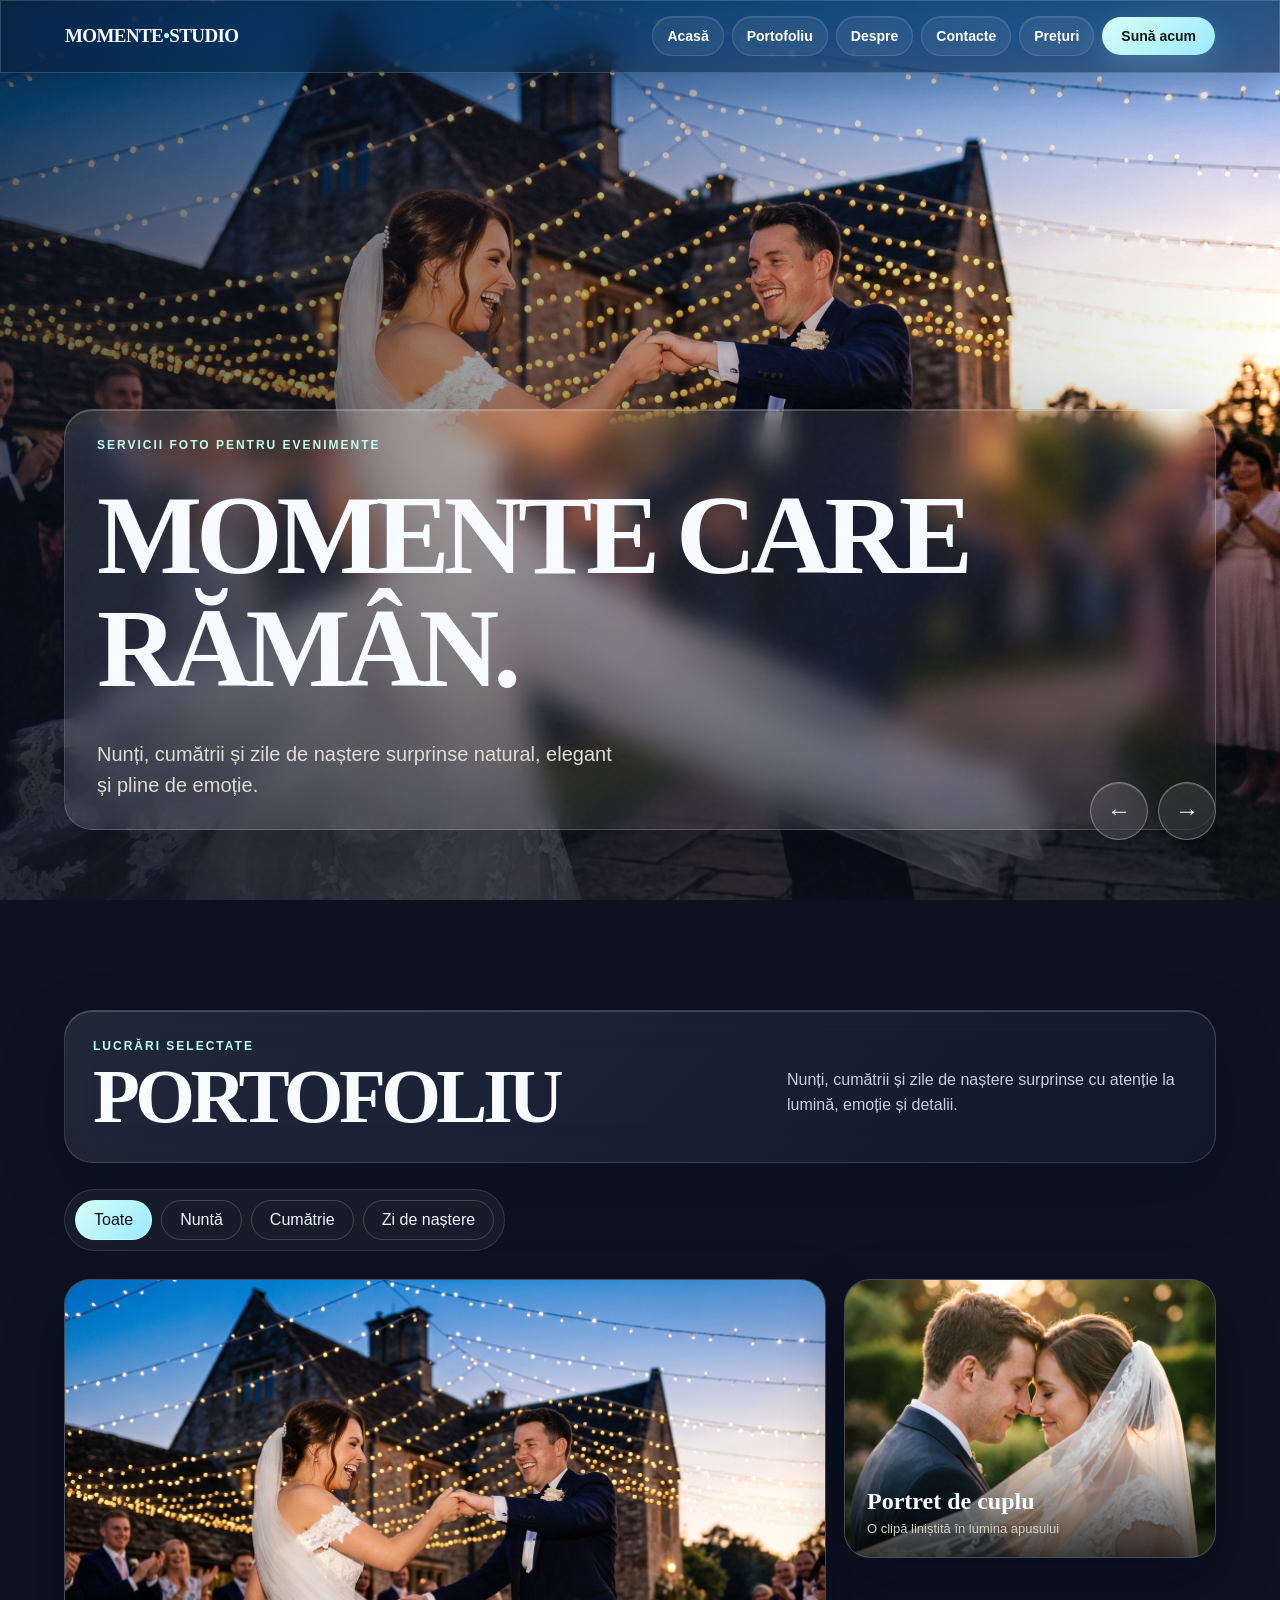
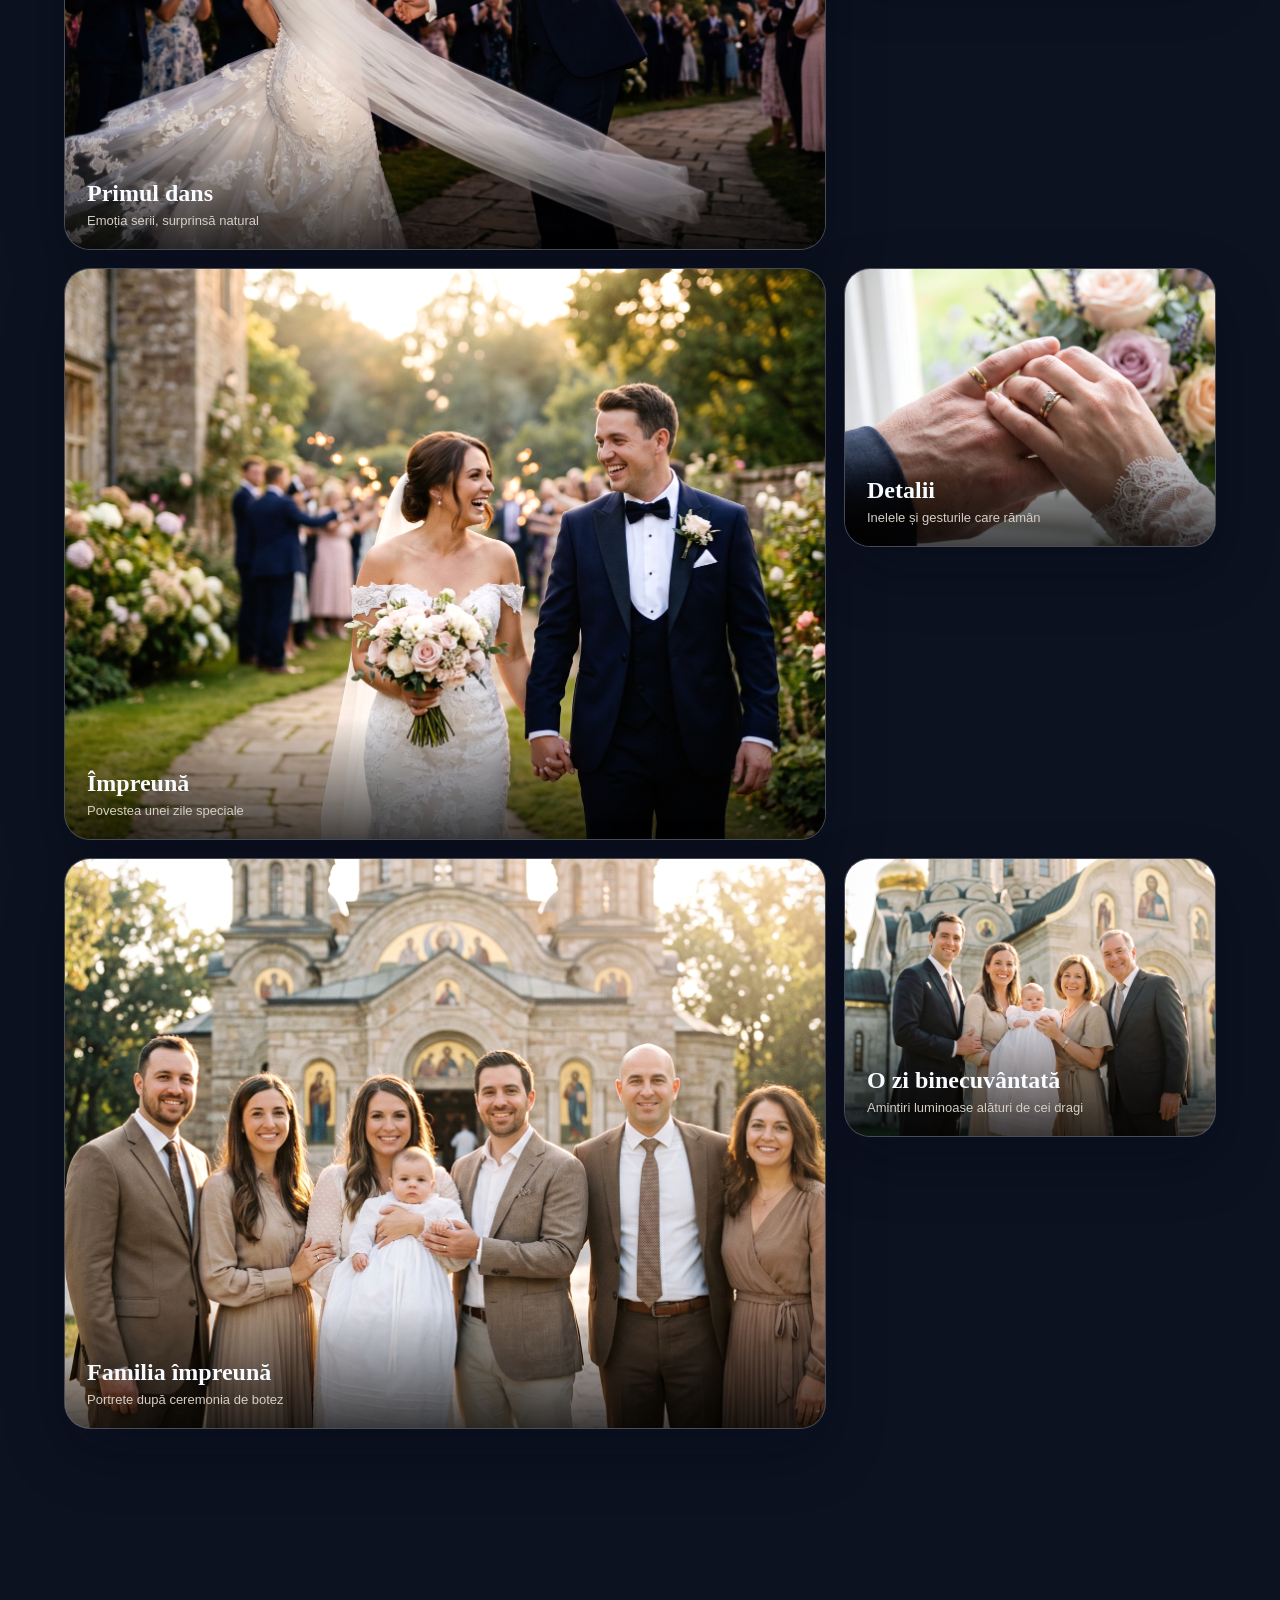
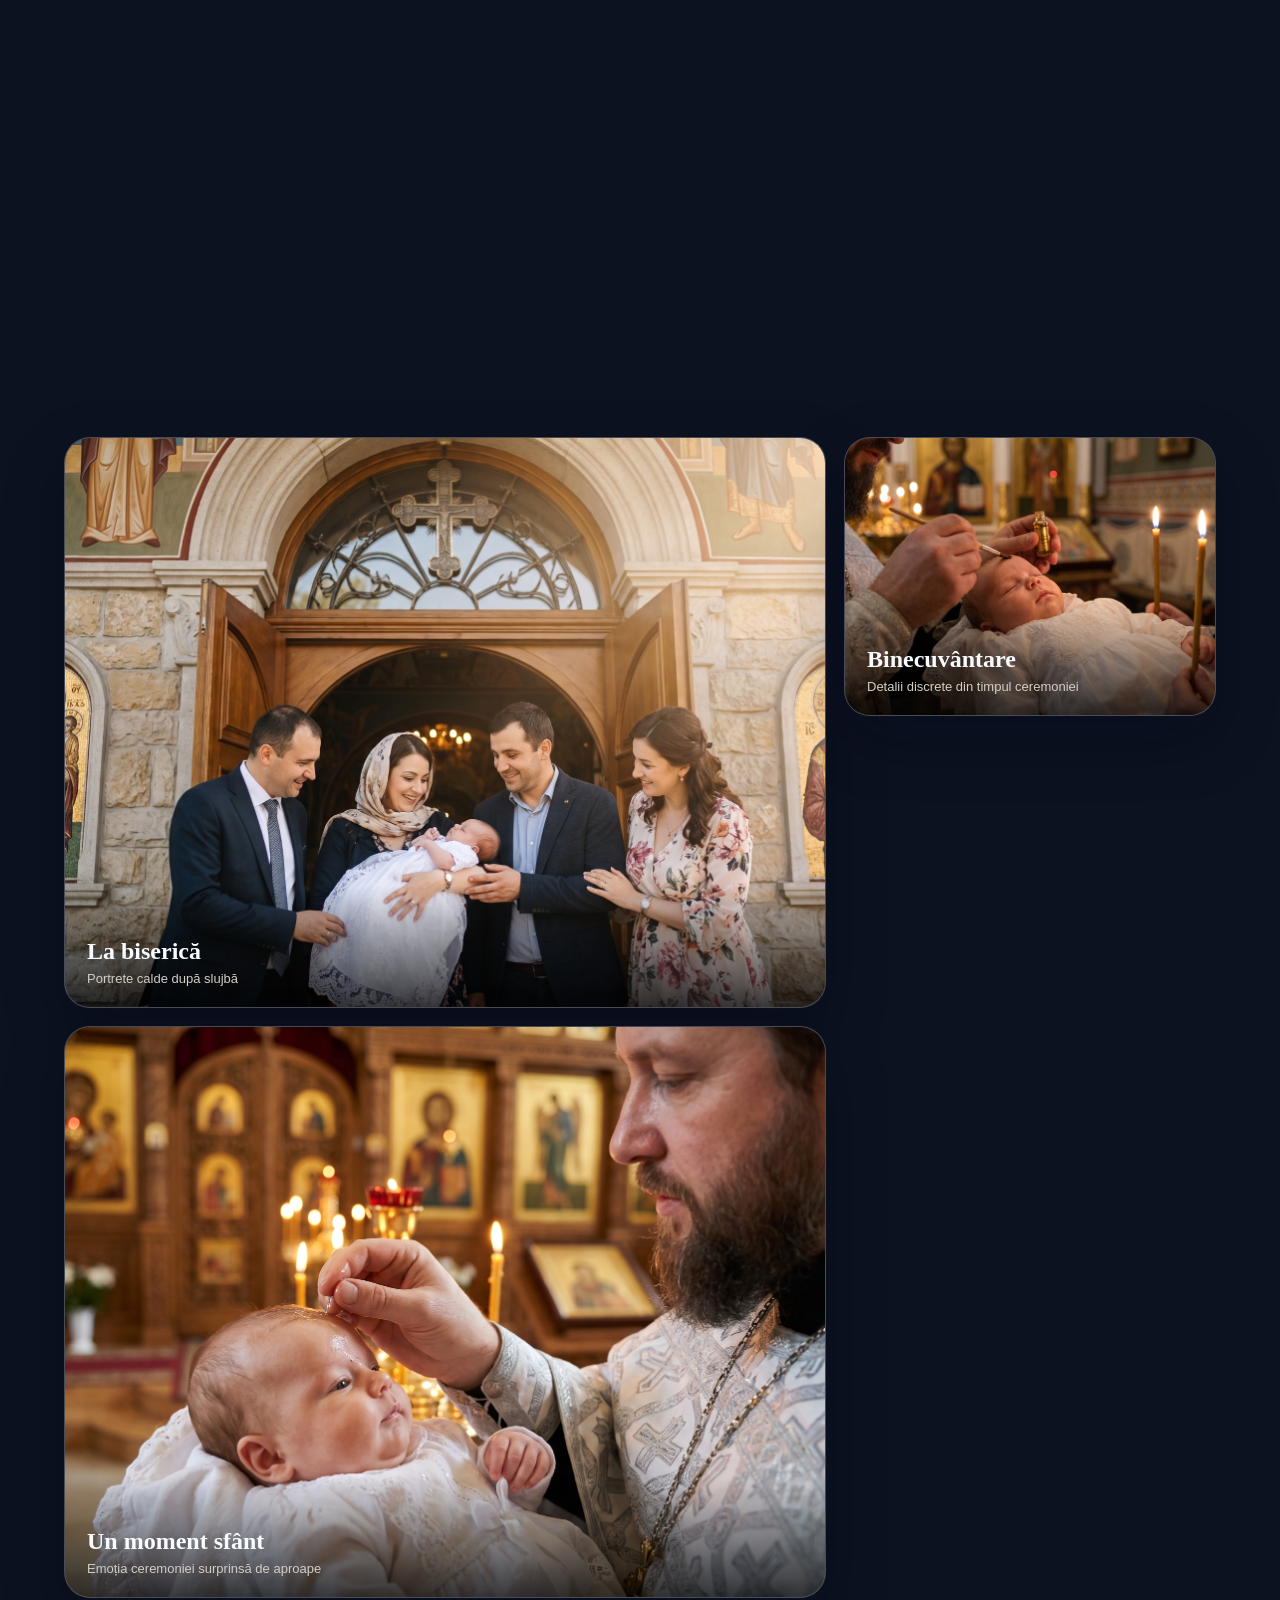
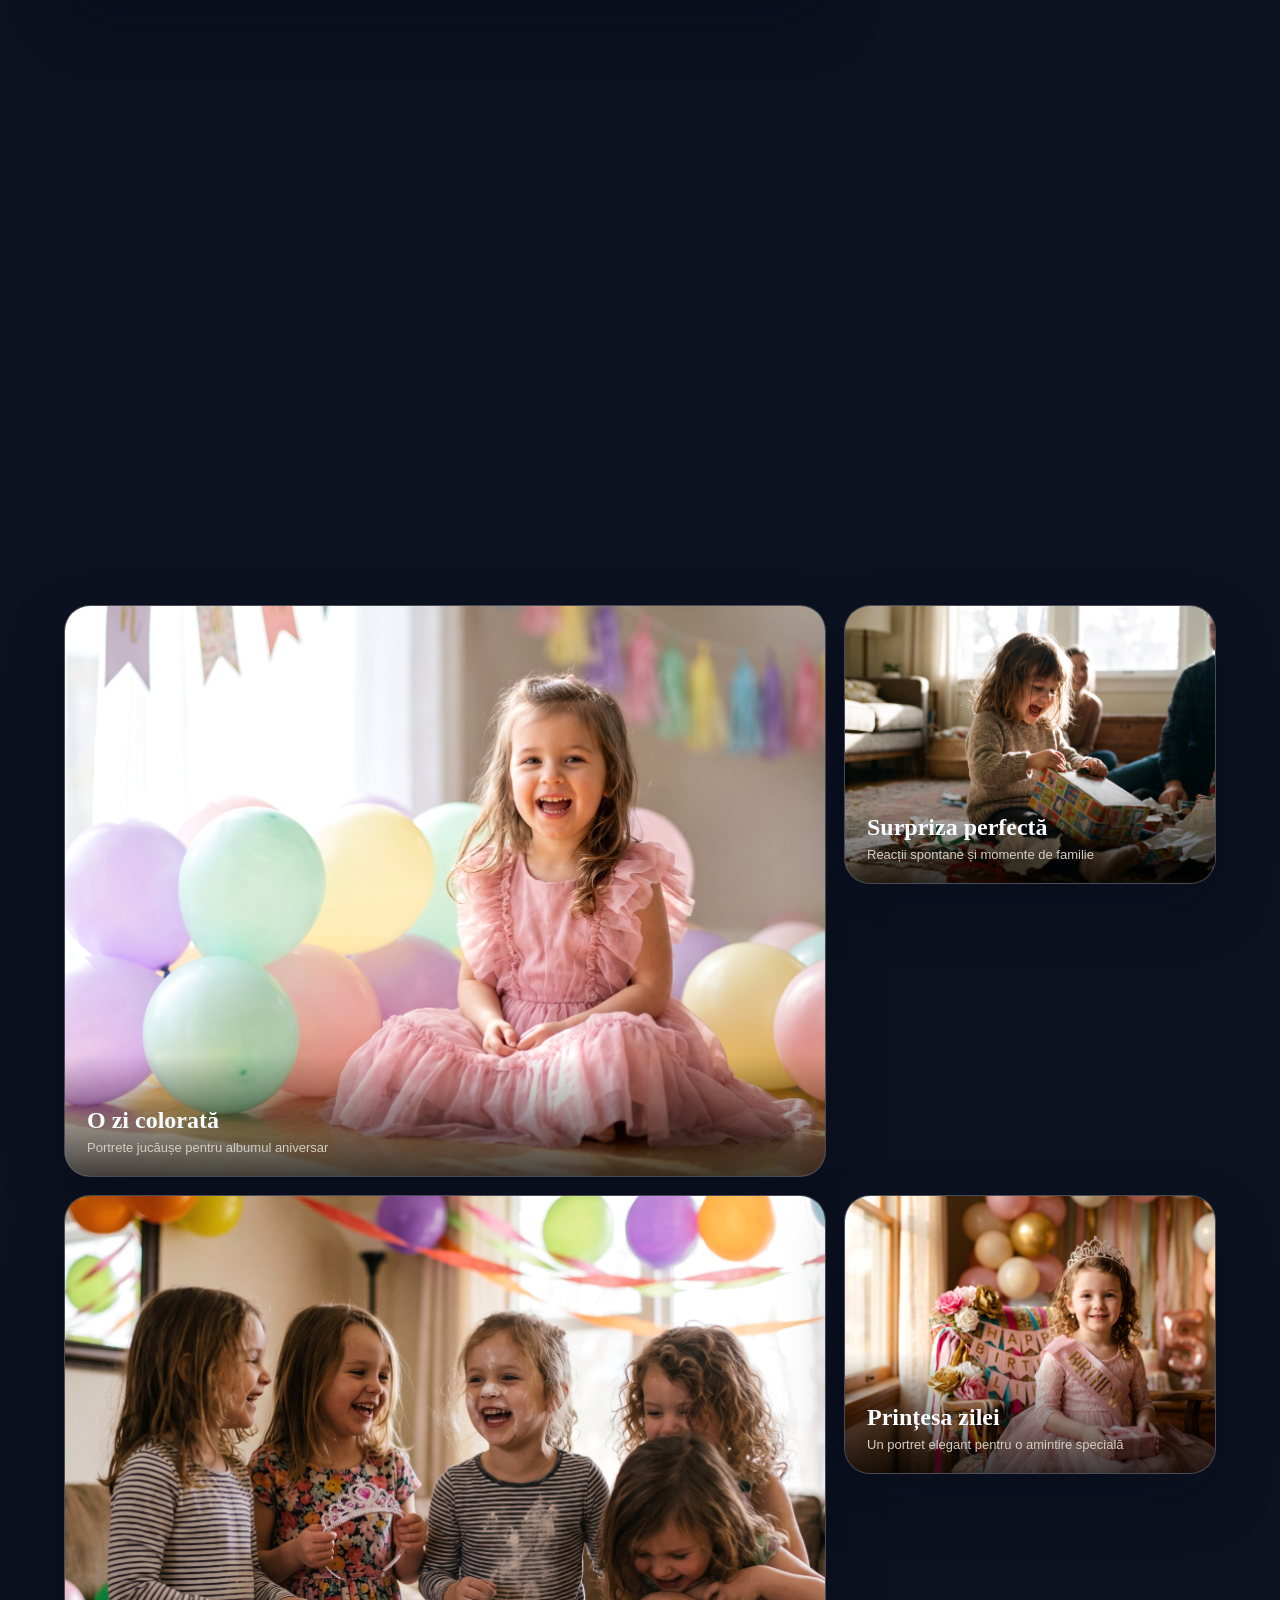
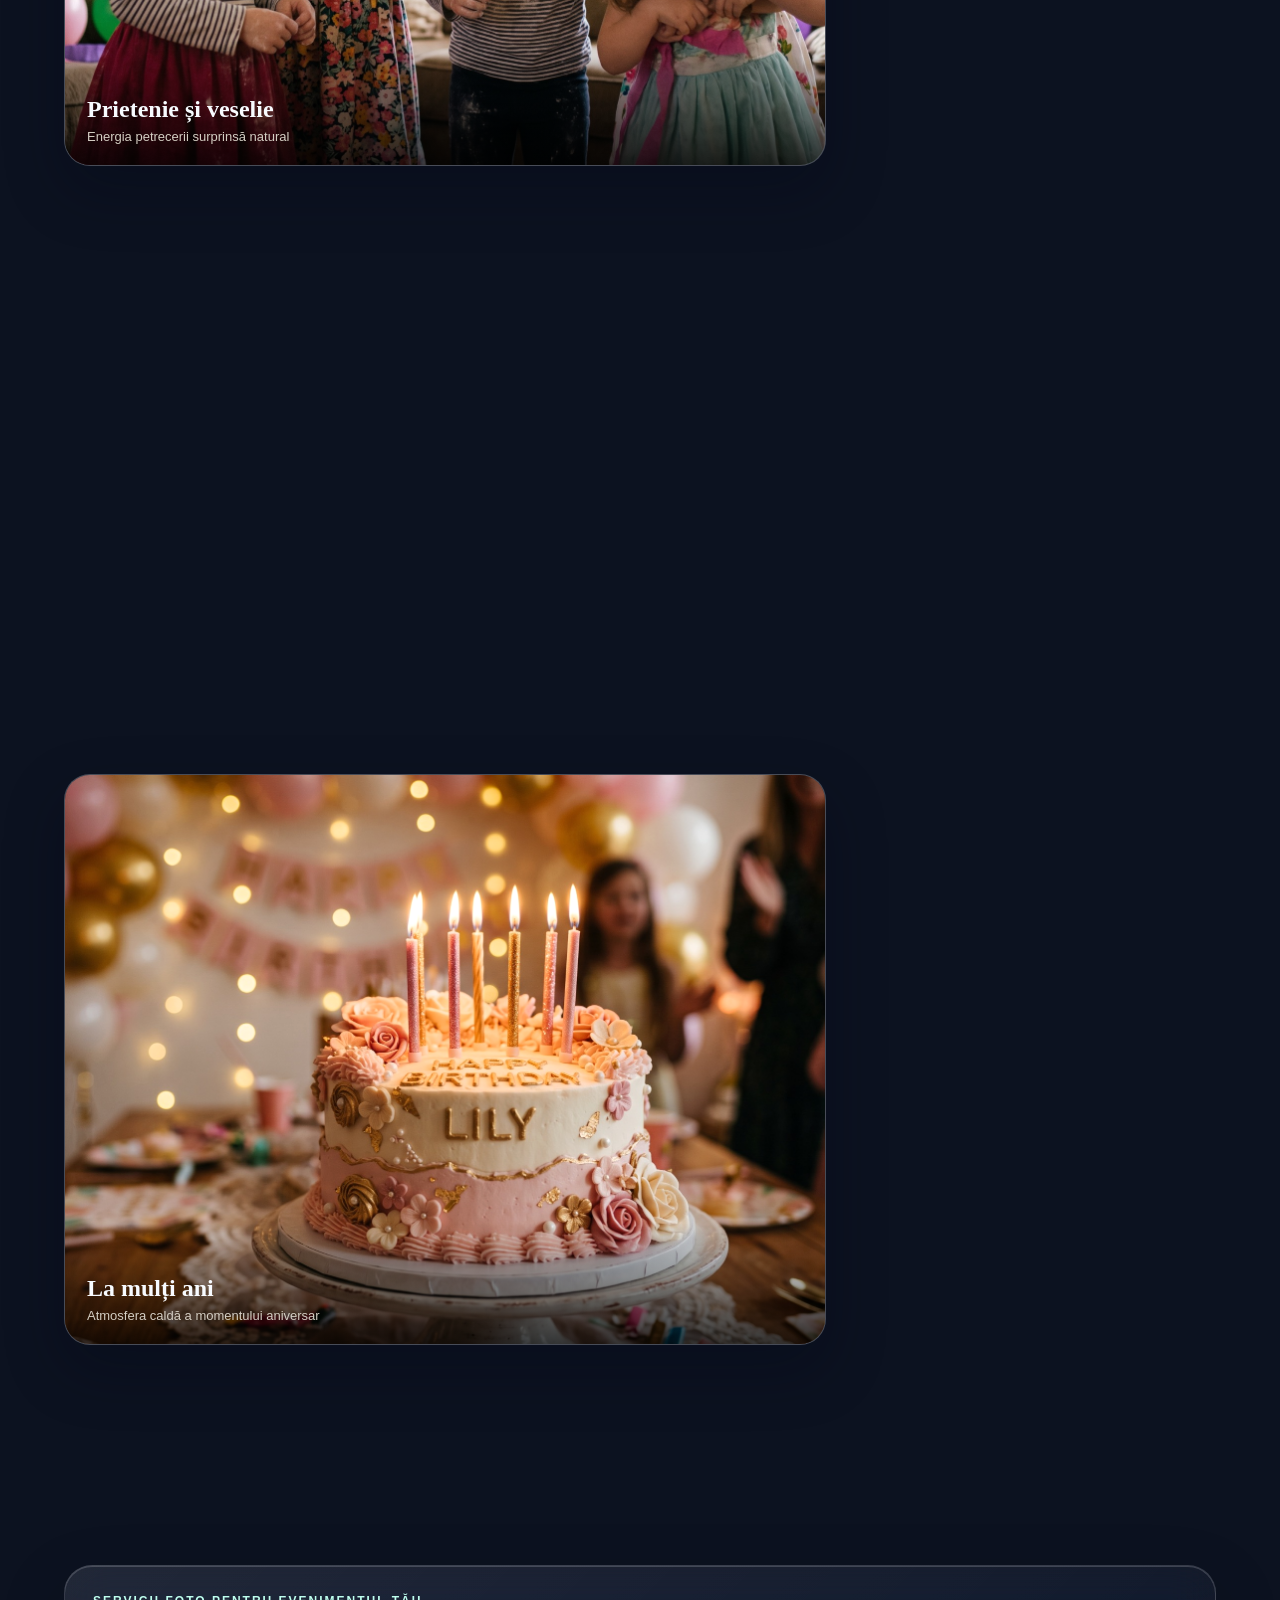
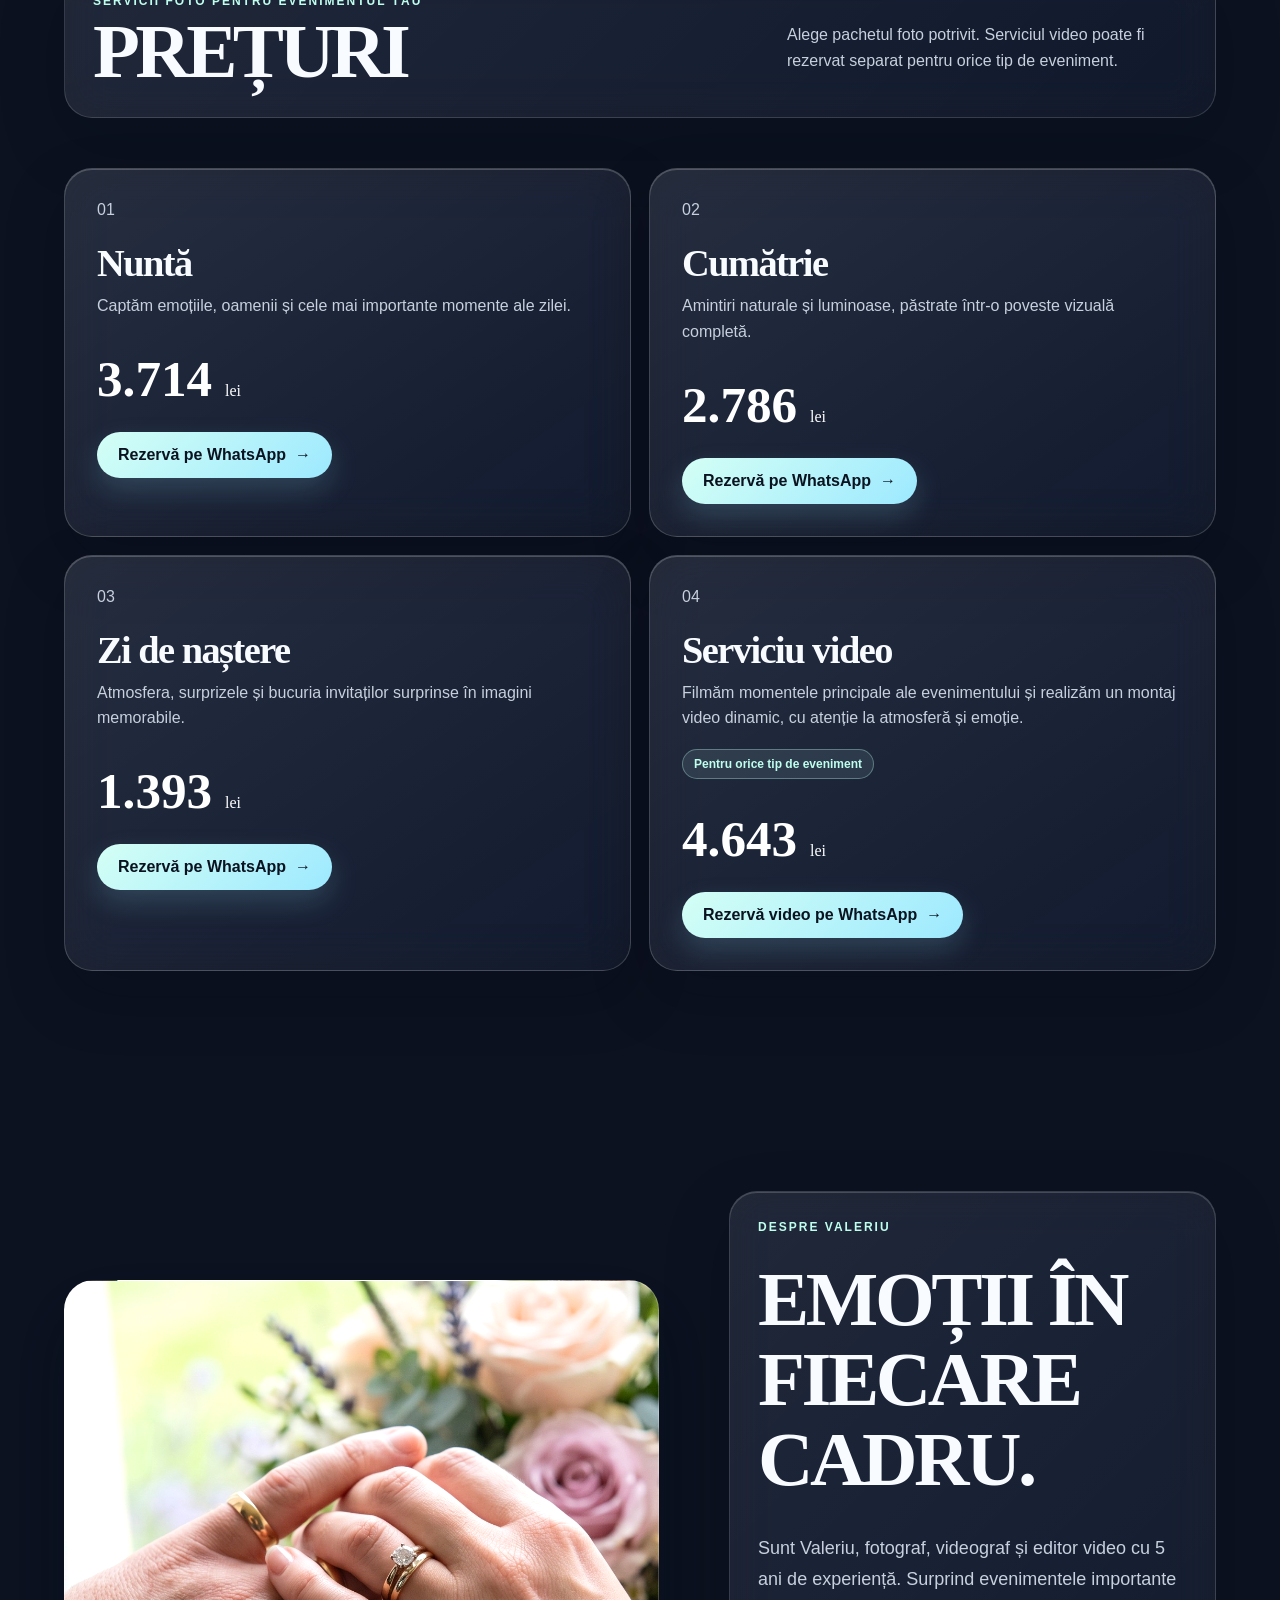
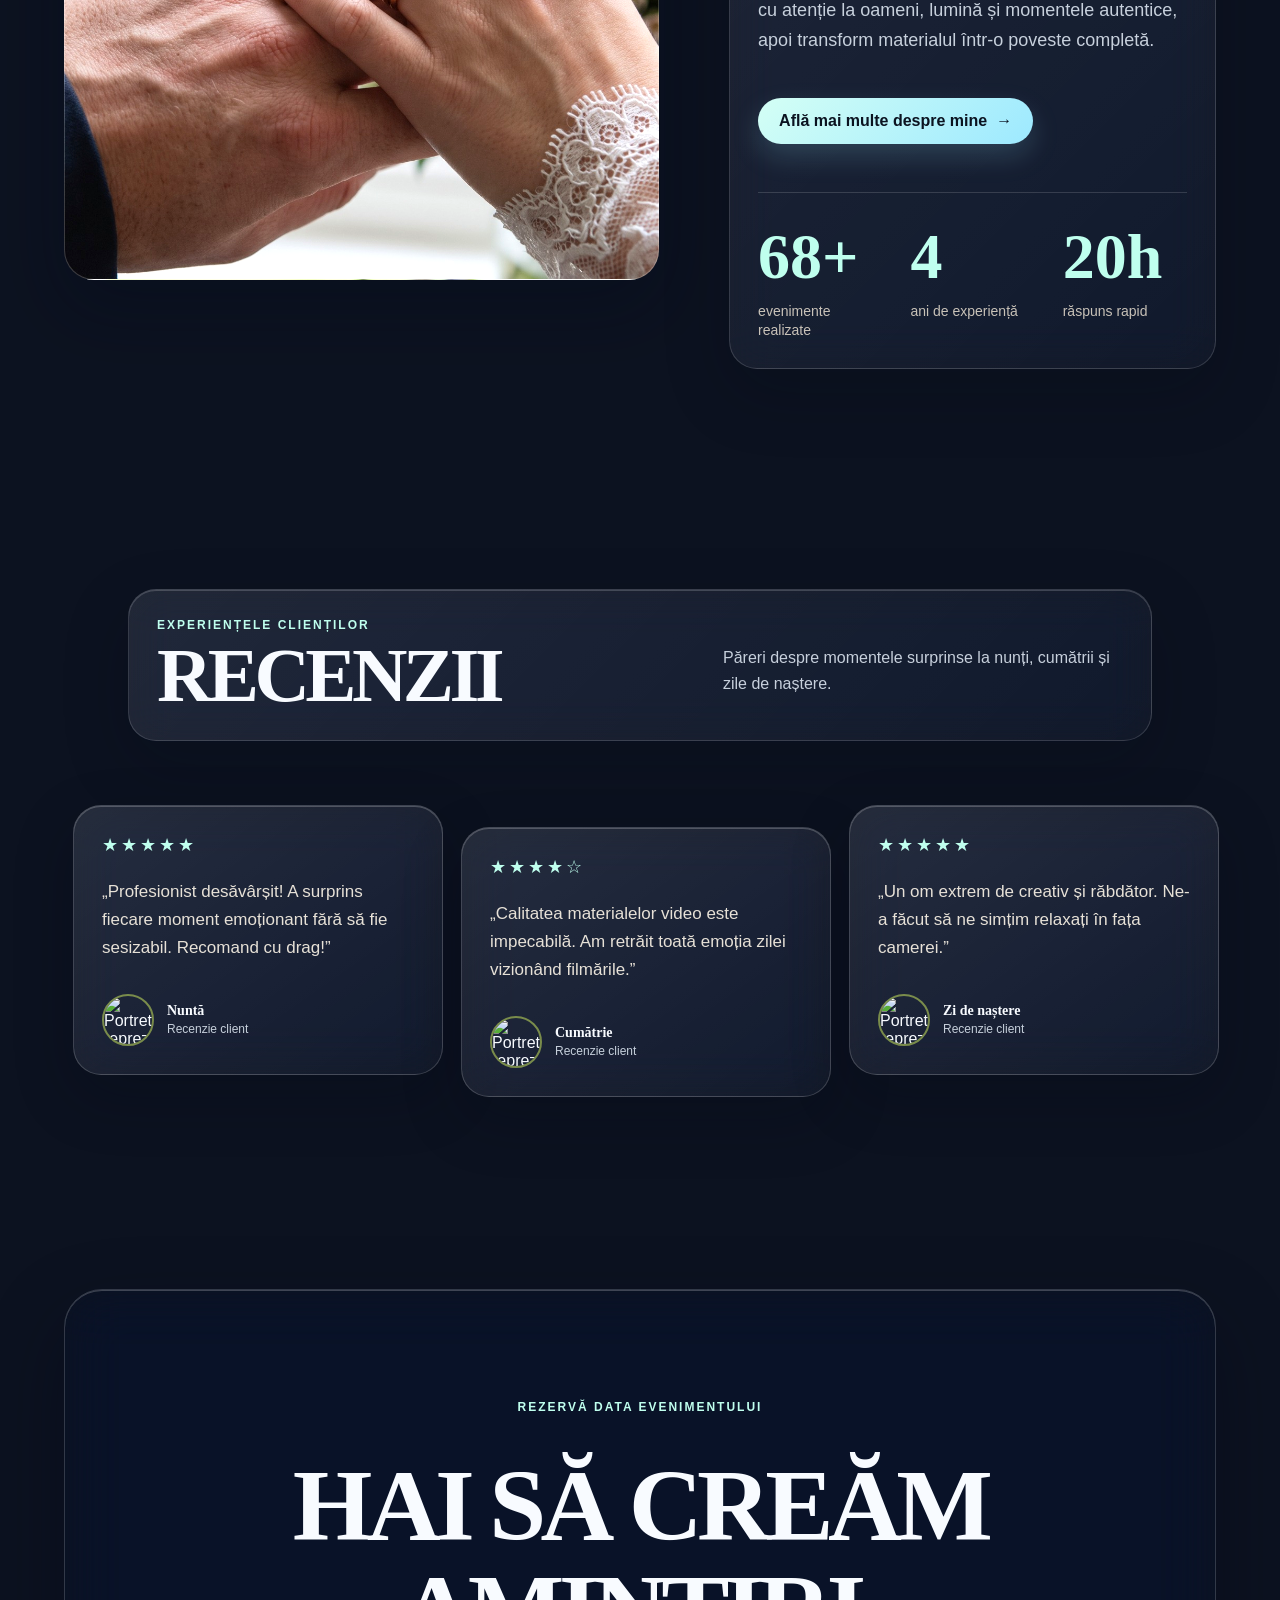
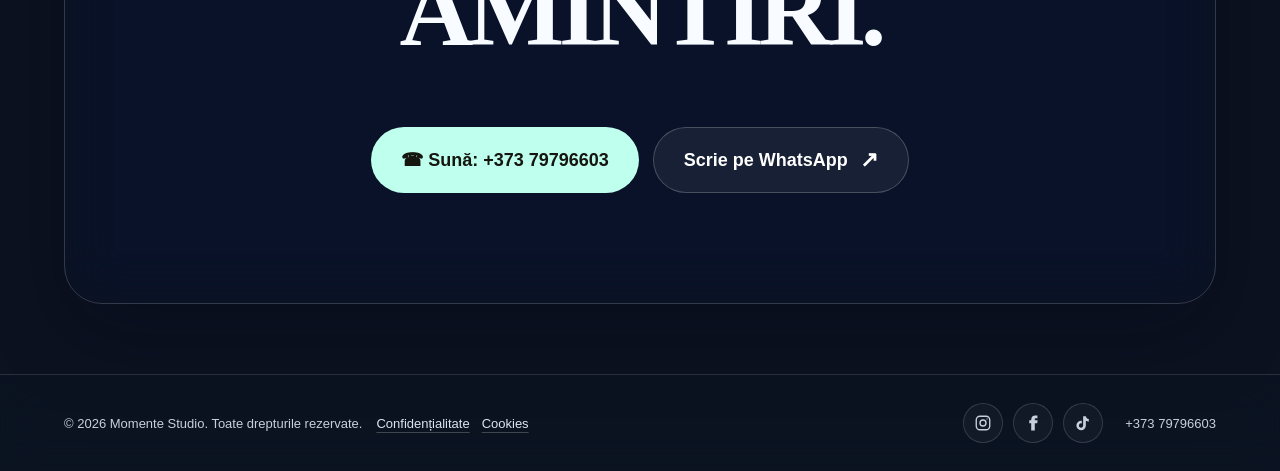
==== commit 24f3cb5c: "Add files via upload" ====
--- a/index.html
+++ b/index.html
@@ -20,7 +20,7 @@
     .services{background:#eeebe4;color:#151410}.services .eyebrow{color:#68635b}.service-list{display:grid;grid-template-columns:repeat(2,minmax(0,1fr));gap:18px}.service{display:block;padding:32px;border:1px solid #cbc6bd;border-radius:8px;background:#f7f4ed;transition:.3s}.service:hover{transform:translateY(-8px);box-shadow:0 18px 40px #38312318}.service span{color:#777167}.service strong{display:block;font-family:Manrope;font-size:clamp(26px,3vw,40px);letter-spacing:-.04em;margin:22px 0 8px}.service p{margin:0;color:#68635b;line-height:1.6}.service-kicker{display:inline-flex!important;width:max-content;margin-top:18px;padding:7px 11px;border-radius:999px;background:#bfffee1a;border:1px solid #bfffee55;color:var(--accent)!important;font-size:12px;font-weight:700}.service-video{border-color:#bfffee70}.price{display:block!important;font:700 clamp(34px,4vw,54px) Manrope!important;color:#151410!important;margin-top:30px!important}.price small{font-size:16px;font-weight:500}.book{display:inline-block;margin-top:24px;background:#171714;color:white;padding:13px 20px;border-radius:999px;font-weight:600}.book:hover{background:#2d2b26}
     .about-grid{display:grid;grid-template-columns:1.1fr .9fr;gap:70px;align-items:center}.about-img{min-height:600px;background:url('https://images.unsplash.com/photo-1485846234645-a62644f84728?auto=format&fit=crop&w=1200&q=85') center/cover}.about-copy h2{font:600 clamp(40px,6vw,78px)/1.04 Manrope;letter-spacing:-.045em;margin:22px 0 30px;padding-block:4px}.about-copy p{color:var(--muted);font-size:18px;line-height:1.7}.stats{display:grid;grid-template-columns:repeat(3,1fr);gap:28px;margin-top:48px;padding-top:32px;border-top:1px solid var(--line)}.stat b{display:block;font:700 clamp(40px,5vw,64px)/1 Manrope;color:var(--accent);margin-bottom:13px;white-space:nowrap}.stat b .counter{display:inline;color:inherit;font-size:inherit;line-height:inherit}.stat>span{display:block;font-size:14px;color:#c8c2b8;line-height:1.35}
     .contact{text-align:center;padding-top:150px;padding-bottom:150px}.contact .eyebrow{display:block;margin-bottom:34px}.contact h2{font:600 clamp(48px,8vw,112px)/1.02 Manrope;letter-spacing:-.055em;margin:0 auto 58px;max-width:1100px;padding-block:6px}.contact-actions{display:flex;justify-content:center;gap:14px;flex-wrap:wrap}.contact-link{display:inline-flex;align-items:center;gap:12px;background:var(--accent);color:#161611;border-radius:999px;padding:19px 30px;font-weight:700;font-size:18px;cursor:pointer;transition:.25s}.contact-link.secondary{background:transparent;color:white;border:1px solid #ffffff55}.contact-link:hover{transform:translateY(-3px);box-shadow:0 12px 30px #e2ff6326}.contact-link i{font-style:normal;font-size:22px}footer{border-top:1px solid var(--line);padding:28px var(--pad);display:flex;justify-content:space-between;align-items:center;color:var(--muted);font-size:13px}.footer-copy{display:flex;align-items:center;gap:14px;flex-wrap:wrap}.legal-links{display:flex;gap:12px}.legal-links a{color:#dce5ef;text-decoration:underline;text-decoration-color:#ffffff38;text-underline-offset:4px}.legal-links a:hover{color:var(--accent)}.socials{display:flex;align-items:center;gap:10px}.social-icon{width:40px;height:40px;display:grid;place-items:center;border:1px solid #ffffff24;border-radius:50%;color:var(--muted);background:#ffffff08;transition:transform .25s ease,color .25s ease,border-color .25s ease,background .25s ease,box-shadow .25s ease}.social-icon svg{width:18px;height:18px;display:block}.social-icon:hover{transform:translateY(-3px);color:var(--accent);border-color:#e2ff6370;background:#e2ff6310;box-shadow:0 10px 28px #e2ff631c}.social-icon:focus-visible{outline:2px solid var(--accent);outline-offset:3px}.social-phone{margin-left:12px}
-    .back-to-top{position:fixed;right:clamp(18px,3vw,36px);bottom:clamp(18px,3vw,36px);z-index:85;width:60px;height:60px;display:grid;place-items:center;padding:0;border:1px solid #ffffff55;border-radius:50%;background:linear-gradient(145deg,#d4fff5dd,#9de9ffcc);color:#0c1220;box-shadow:0 18px 46px #02081566,inset 0 1px #fff;backdrop-filter:blur(18px) saturate(160%);cursor:pointer;opacity:0;visibility:hidden;pointer-events:none;transform:translateY(22px) scale(.82);transition:opacity .35s ease,visibility .35s ease,transform .55s cubic-bezier(.16,1,.3,1),box-shadow .3s ease}.back-to-top:before{content:"";position:absolute;inset:-7px;border:1px solid #bfffee75;border-radius:inherit;opacity:0;transform:scale(.78)}.back-to-top svg{width:25px;height:25px;fill:none;stroke:currentColor;stroke-width:2.2;stroke-linecap:round;stroke-linejoin:round;transition:transform .35s cubic-bezier(.16,1,.3,1)}.back-to-top.is-visible{opacity:1;visibility:visible;pointer-events:auto;transform:none;animation:backTopGlow 2.8s ease-in-out infinite}.back-to-top.is-visible:before{animation:backTopRing 2.8s ease-out infinite}.back-to-top:hover{transform:translateY(-6px) scale(1.04);box-shadow:0 24px 58px #9de9ff55,inset 0 1px #fff}.back-to-top:hover svg{transform:translateY(-3px)}.back-to-top:focus-visible{outline:3px solid #fff;outline-offset:4px}
+    .back-to-top{position:fixed;right:clamp(18px,3vw,36px);bottom:clamp(18px,3vw,36px);z-index:85;width:60px;height:60px;display:grid;place-items:center;padding:0;border:1px solid #ffffff55;border-radius:50%;background:linear-gradient(145deg,#d4fff5dd,#9de9ffcc);color:#0c1220;box-shadow:0 18px 46px #02081566,inset 0 1px #fff;-webkit-backdrop-filter:blur(18px) saturate(160%);backdrop-filter:blur(18px) saturate(160%);cursor:pointer;opacity:0;visibility:hidden;pointer-events:none;transform:translateY(22px) scale(.82);transition:opacity .35s ease,visibility .35s ease,transform .55s cubic-bezier(.16,1,.3,1),box-shadow .3s ease}.back-to-top:before{content:"";position:absolute;inset:-7px;border:1px solid #bfffee75;border-radius:inherit;opacity:0;transform:scale(.78)}.back-to-top svg{width:25px;height:25px;fill:none;stroke:currentColor;stroke-width:2.2;stroke-linecap:round;stroke-linejoin:round;transition:transform .35s cubic-bezier(.16,1,.3,1)}.back-to-top.is-visible{opacity:1;visibility:visible;pointer-events:auto;transform:none;animation:backTopGlow 2.8s ease-in-out infinite}.back-to-top.is-visible:before{animation:backTopRing 2.8s ease-out infinite}.back-to-top:hover{transform:translateY(-6px) scale(1.04);box-shadow:0 24px 58px #9de9ff55,inset 0 1px #fff}.back-to-top:hover svg{transform:translateY(-3px)}.back-to-top:focus-visible{outline:3px solid #fff;outline-offset:4px}
     @keyframes backTopGlow{0%,100%{box-shadow:0 18px 46px #02081566,0 0 0 #9de9ff00,inset 0 1px #fff}50%{box-shadow:0 20px 52px #02081566,0 0 28px #9de9ff55,inset 0 1px #fff}}@keyframes backTopRing{0%{opacity:.65;transform:scale(.78)}70%,100%{opacity:0;transform:scale(1.25)}}
     .reveal{opacity:0;transform:translateY(35px);transition:opacity .75s,transform .75s}.reveal.visible{opacity:1;transform:none}
     @media(max-width:760px){nav a:not(.menu-cta){display:none}.hero{padding-bottom:120px}.slider-controls{left:var(--pad);right:auto;bottom:32px}.slider-btn{width:50px;height:50px}.section-head{display:block}.grid{display:block}.project{margin-bottom:14px;aspect-ratio:4/5}.service-list{grid-template-columns:1fr}.about-grid{grid-template-columns:1fr;gap:40px}.about-img{min-height:470px}.stats{gap:10px}.stat b{font-size:27px}footer{flex-direction:column;gap:18px}.back-to-top{width:54px;height:54px}}
@@ -53,6 +53,31 @@
     .reviews{display:none!important}.reviews-grid-section{display:block;background:transparent!important;overflow:visible;padding-inline:var(--pad)}.reviews-grid{display:grid;grid-template-columns:repeat(3,minmax(0,1fr));gap:18px}.reviews-grid .review-card{width:auto;min-height:270px;background:linear-gradient(145deg,#ffffff1d,#ffffff09);border:1px solid #ffffff2d;border-radius:28px;box-shadow:0 22px 60px #0208153d,inset 0 1px #ffffff38;backdrop-filter:blur(24px) saturate(150%);transform:none}.reviews-grid .review-card:nth-child(3n+2){transform:translateY(22px)}.reviews-grid .review-card:hover{transform:translateY(-8px);border-color:#bfffee88;box-shadow:0 28px 70px #02081557,inset 0 1px #ffffff45}.reviews-grid .review-card:nth-child(3n+2):hover{transform:translateY(14px)}.reviews-grid .stars{font-size:18px}.reviews-grid .review-person b{font-size:14px}.reviews-grid .review-person span{font-size:12px}footer{background:#0c1422a6;backdrop-filter:blur(18px);border-color:#ffffff20}
     @media(max-width:980px){.reviews-grid{grid-template-columns:repeat(2,minmax(0,1fr))}.reviews-grid .review-card:nth-child(3n+2){transform:none}}
     @media(max-width:760px){.hero>div:not(.slides):not(.slider-controls){padding:20px;border-radius:22px}.section-head,.about-copy{padding:21px;border-radius:22px}.contact{margin:36px 14px;padding:80px 20px}.reviews-grid{grid-template-columns:1fr}.reviews-grid .review-card{min-height:240px}}
+    /* Mobile glass stability and scroll performance */
+    header{-webkit-backdrop-filter:blur(24px) saturate(155%)}
+    .hero>div:not(.slides):not(.slider-controls){-webkit-backdrop-filter:blur(14px) saturate(140%)}
+    .slider-btn{-webkit-backdrop-filter:blur(16px)}
+    .section-head,.about-copy{-webkit-backdrop-filter:blur(22px) saturate(145%)}
+    .filters{-webkit-backdrop-filter:blur(18px)}
+    .service{-webkit-backdrop-filter:blur(24px) saturate(150%)}
+    .contact{-webkit-backdrop-filter:blur(28px) saturate(155%)}
+    .contact-link.secondary{-webkit-backdrop-filter:blur(12px)}
+    .reviews-grid .review-card{-webkit-backdrop-filter:blur(24px) saturate(150%)}
+    .popup-overlay{-webkit-backdrop-filter:blur(12px)}
+    .offer-popup{-webkit-backdrop-filter:blur(32px) saturate(170%)}
+    footer{-webkit-backdrop-filter:blur(18px)}
+    @media(max-width:760px){
+      body{background-attachment:scroll}
+      header{background:#101827d9;-webkit-backdrop-filter:blur(16px) saturate(140%);backdrop-filter:blur(16px) saturate(140%);transform:translateZ(0);backface-visibility:hidden}
+      .hero>div:not(.slides):not(.slider-controls),.section-head,.about-copy,.service,.reviews-grid .review-card,.contact{background:linear-gradient(145deg,#26364bcc,#152237b8);-webkit-backdrop-filter:blur(14px) saturate(135%);backdrop-filter:blur(14px) saturate(135%)}
+      .filters,.slider-btn,.contact-link.secondary{background:#17263bbd;-webkit-backdrop-filter:blur(12px) saturate(130%);backdrop-filter:blur(12px) saturate(130%)}
+      .reviews-grid{display:grid!important;width:100%;grid-template-columns:1fr;animation:none!important;transform:none!important;padding:14px 0 30px}
+      .reviews-grid .review-card,.reviews-grid .review-card:nth-child(3n+2){width:auto;transform:none}
+      footer{background:#0c1422e6;-webkit-backdrop-filter:blur(14px) saturate(135%);backdrop-filter:blur(14px) saturate(135%)}
+      .back-to-top.is-visible{animation:none}
+      .back-to-top.is-visible:before{animation:backTopRing 3.4s ease-out infinite}
+    }
+    @supports not ((-webkit-backdrop-filter:blur(1px)) or (backdrop-filter:blur(1px))){header,.hero>div:not(.slides):not(.slider-controls),.section-head,.about-copy,.service,.reviews-grid .review-card,.contact,footer{background:#172438ee}}
     .about-img{background-image:url('https://images.unsplash.com/photo-1542038784456-1ea8e935640e?auto=format&fit=crop&w=1400&q=90');background-position:center 32%}.avatar-neutral{position:relative;overflow:hidden;background:linear-gradient(145deg,#dffdf6,#b7d7ff 58%,#ddc5ff);font-size:0}.avatar-neutral:before{content:"";position:absolute;width:18px;height:18px;left:16px;top:9px;border-radius:50%;background:#fff;box-shadow:0 2px 8px #54718838}.avatar-neutral:after{content:"";position:absolute;width:34px;height:22px;left:8px;bottom:-5px;border-radius:50% 50% 35% 35%;background:#fff;box-shadow:0 -2px 8px #54718828}.review-card:nth-child(4n+2) .avatar-neutral{background:linear-gradient(145deg,#fff0d8,#ffc6d8)}.review-card:nth-child(4n+3) .avatar-neutral{background:linear-gradient(145deg,#e4e1ff,#bdedff)}.review-card:nth-child(4n) .avatar-neutral{background:linear-gradient(145deg,#e3ffd9,#b7ecdd)}
   
     /* Fotografii reale adăugate în portofoliu */
@@ -169,7 +194,7 @@
     const reviewEvents=['Nuntă','Cumătrie','Zi de naștere','Nuntă','Zi de naștere','Cumătrie','Nuntă','Zi de naștere','Cumătrie','Nuntă','Cumătrie','Zi de naștere','Nuntă','Cumătrie','Zi de naștere','Nuntă','Zi de naștere','Cumătrie','Nuntă','Cumătrie'];
     const reviewAvatars=[...document.querySelectorAll('.reviews .review-person img')].map(img=>img.src);const grid=document.getElementById('reviewsGrid');reviewTexts.forEach((text,index)=>{const rating=reviewRatings[index],card=document.createElement('article');card.className='review-card reveal';card.innerHTML=`<div><div class="stars" aria-label="${rating} din 5 stele">${'★'.repeat(rating)}${'☆'.repeat(5-rating)}</div><blockquote>„${text}”</blockquote></div><div class="review-person"><img src="${reviewAvatars[index%reviewAvatars.length]}" alt="Portret reprezentativ"><div><b>${reviewEvents[index]}</b><span>Recenzie client</span></div></div>`;grid.appendChild(card);observer.observe(card)});[...grid.children].forEach(card=>{const copy=card.cloneNode(true);copy.classList.remove('reveal');copy.classList.add('visible');copy.setAttribute('aria-hidden','true');copy.querySelector('img').alt='';grid.appendChild(copy)});
     const popup=document.getElementById('offerPopup'),closePopup=()=>popup.classList.remove('show');setTimeout(()=>popup.classList.add('show'),15000);popup.querySelector('.popup-close').onclick=closePopup;popup.addEventListener('click',e=>{if(e.target===popup)closePopup()});document.addEventListener('keydown',e=>{if(e.key==='Escape')closePopup()});
-    const backToTop=document.getElementById('backToTop');let backTopTicking=false;function updateBackToTop(){backToTop.classList.toggle('is-visible',window.scrollY>window.innerHeight*.7);backTopTicking=false}window.addEventListener('scroll',()=>{if(!backTopTicking){requestAnimationFrame(updateBackToTop);backTopTicking=true}},{passive:true});updateBackToTop();backToTop.addEventListener('click',()=>window.scrollTo({top:0,behavior:window.matchMedia('(prefers-reduced-motion: reduce)').matches?'auto':'smooth'}));
+    const backToTop=document.getElementById('backToTop');let backTopTicking=false,backTopAnimation=0;function updateBackToTop(){backToTop.classList.toggle('is-visible',window.scrollY>window.innerHeight*.7);backTopTicking=false}window.addEventListener('scroll',()=>{if(!backTopTicking){requestAnimationFrame(updateBackToTop);backTopTicking=true}},{passive:true});function scrollPageToTop(){cancelAnimationFrame(backTopAnimation);const start=window.scrollY;if(!start)return;if(window.matchMedia('(prefers-reduced-motion: reduce)').matches){window.scrollTo(0,0);return}const duration=Math.min(2200,Math.max(1200,start*.2)),began=performance.now(),root=document.documentElement,previousBehavior=root.style.scrollBehavior;root.style.scrollBehavior='auto';function frame(now){const progress=Math.min((now-began)/duration,1),ease=progress<.5?4*progress*progress*progress:1-Math.pow(-2*progress+2,3)/2;window.scrollTo(0,Math.round(start*(1-ease)));if(progress<1)backTopAnimation=requestAnimationFrame(frame);else root.style.scrollBehavior=previousBehavior}backTopAnimation=requestAnimationFrame(frame)}updateBackToTop();backToTop.addEventListener('click',scrollPageToTop);
   </script>
 </body>
 </html>
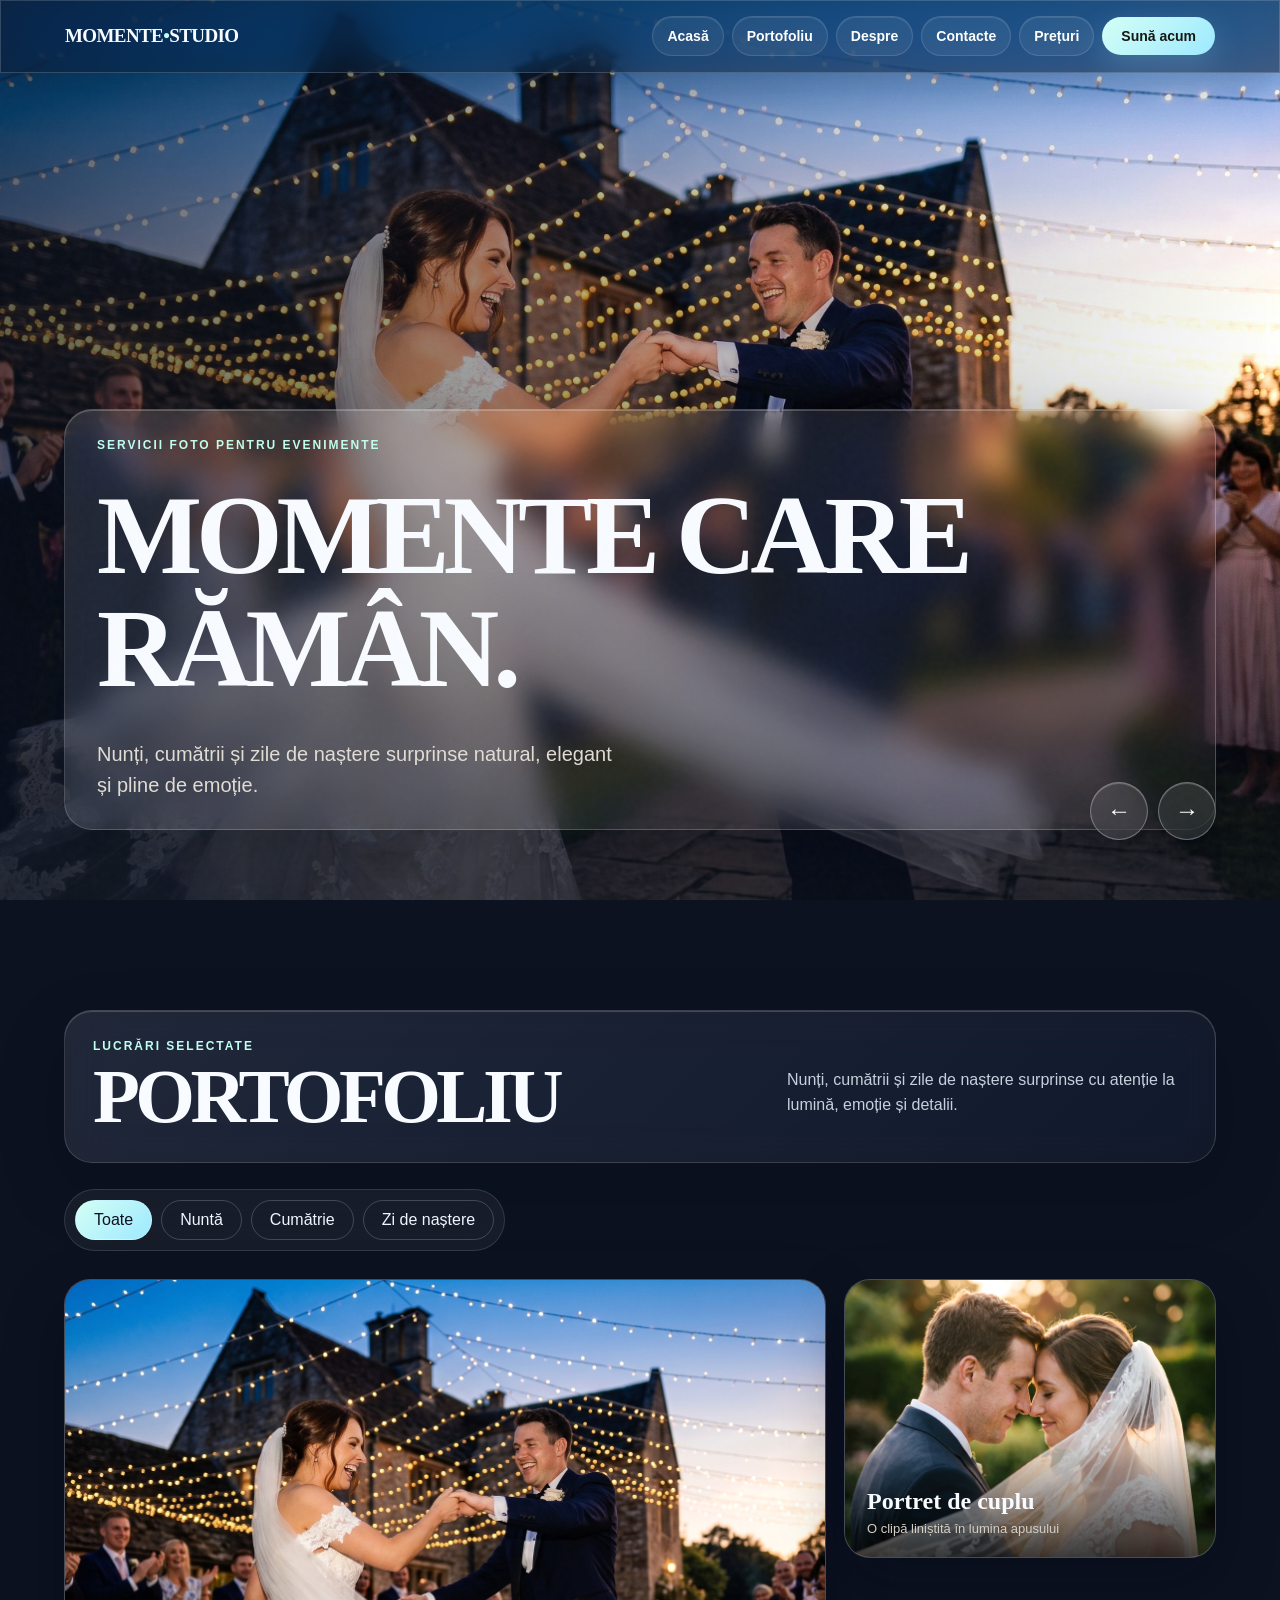
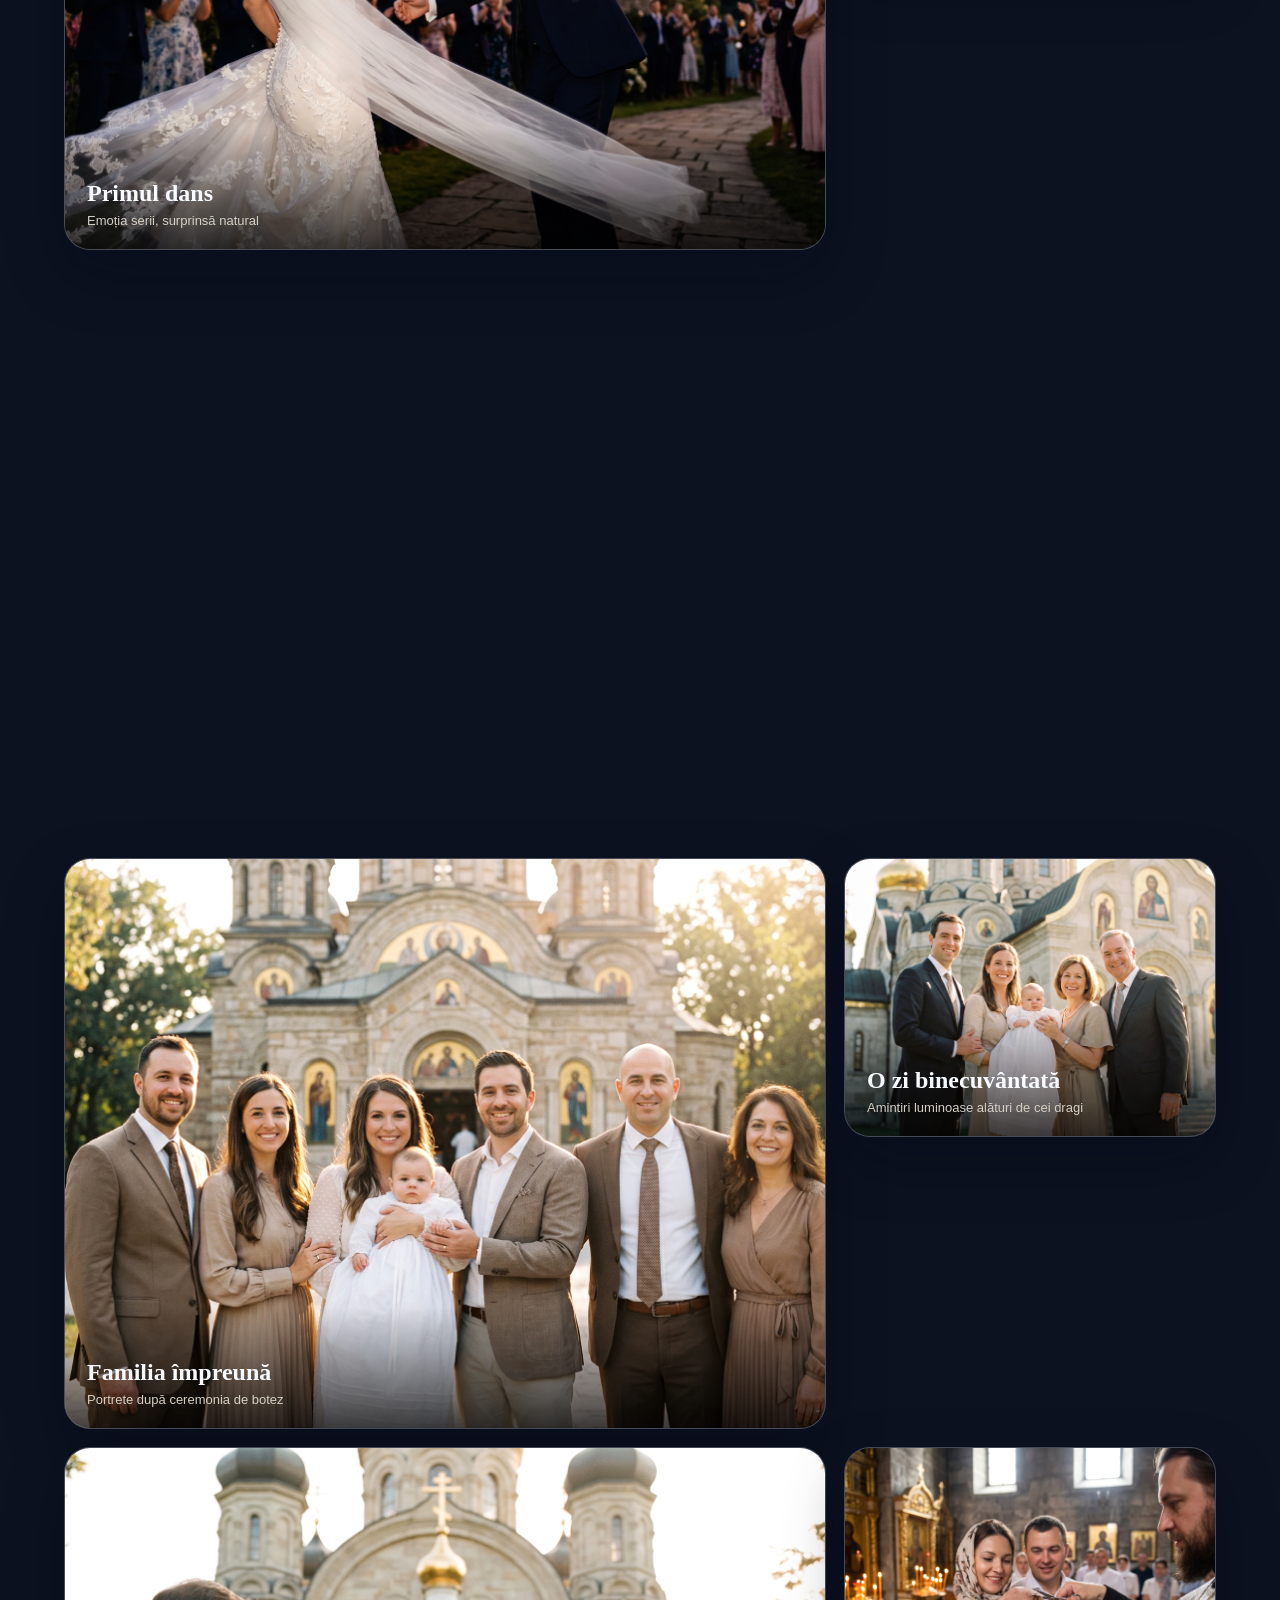
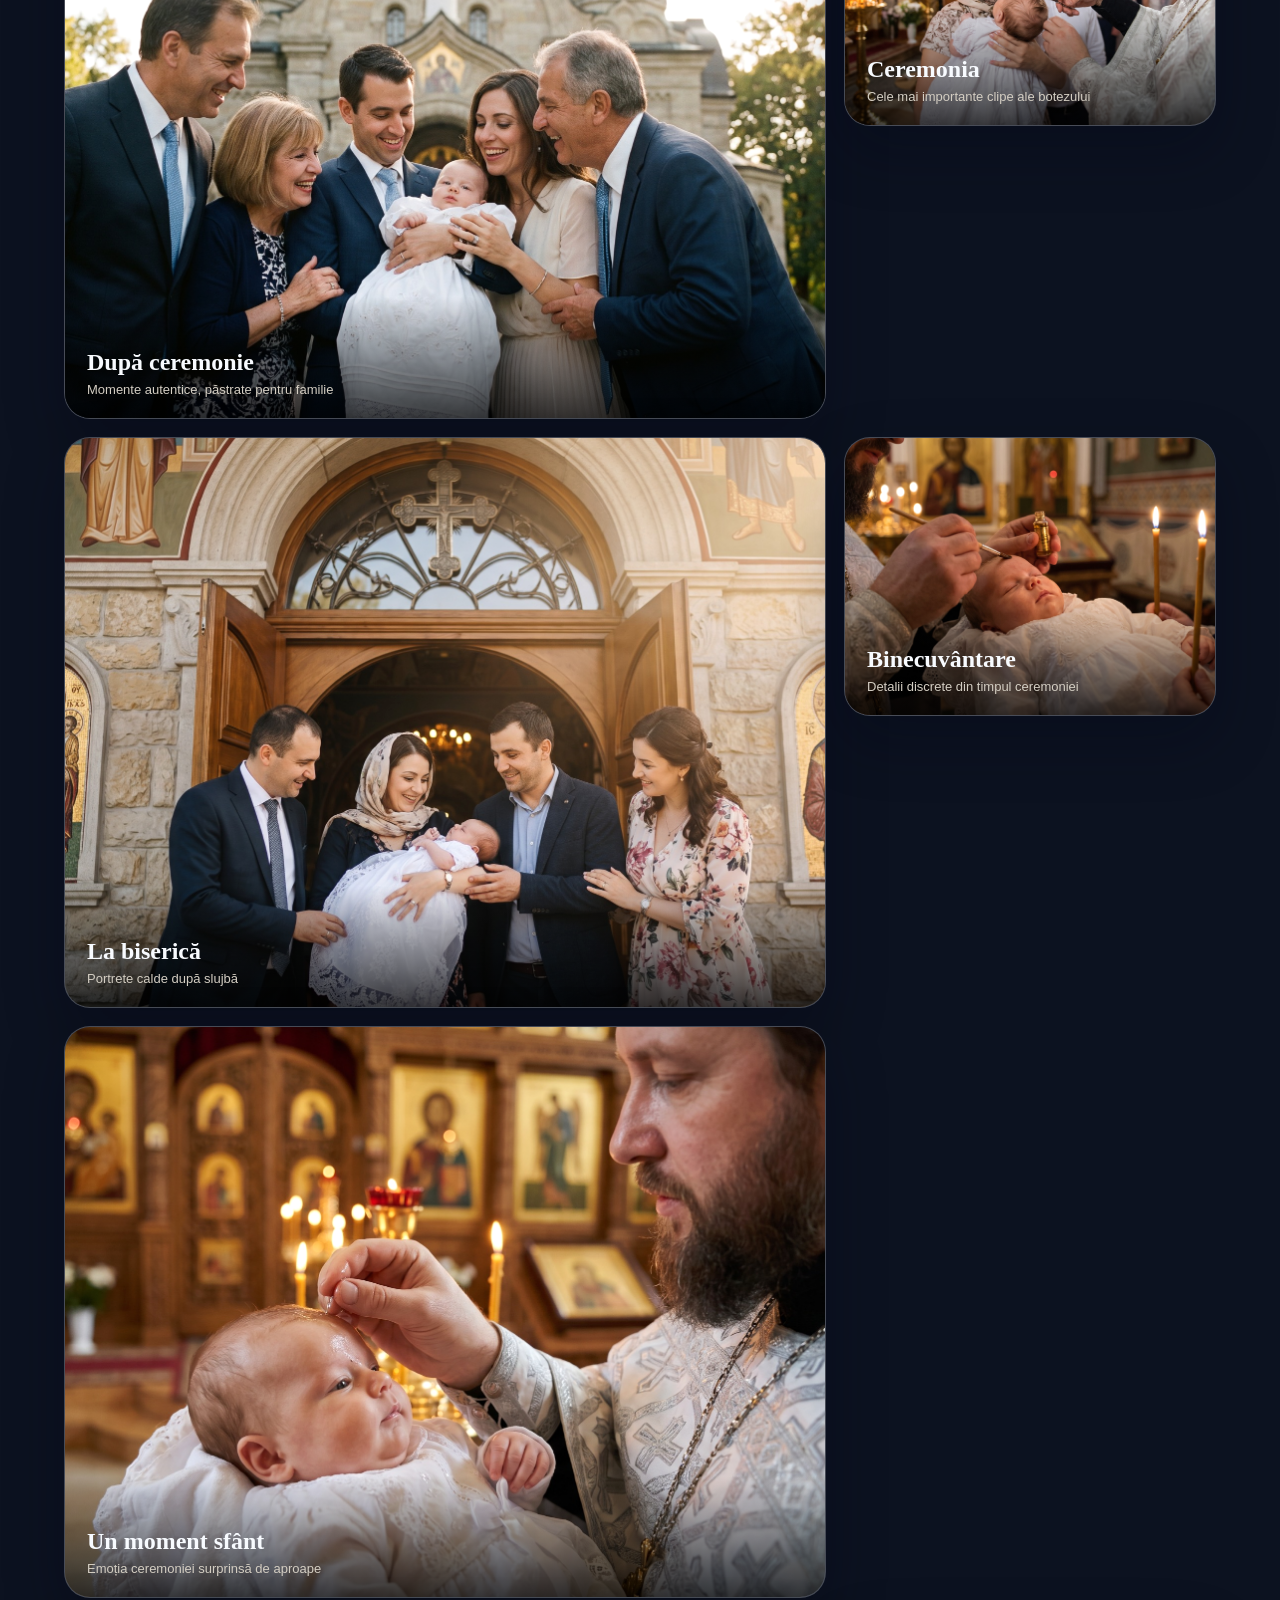
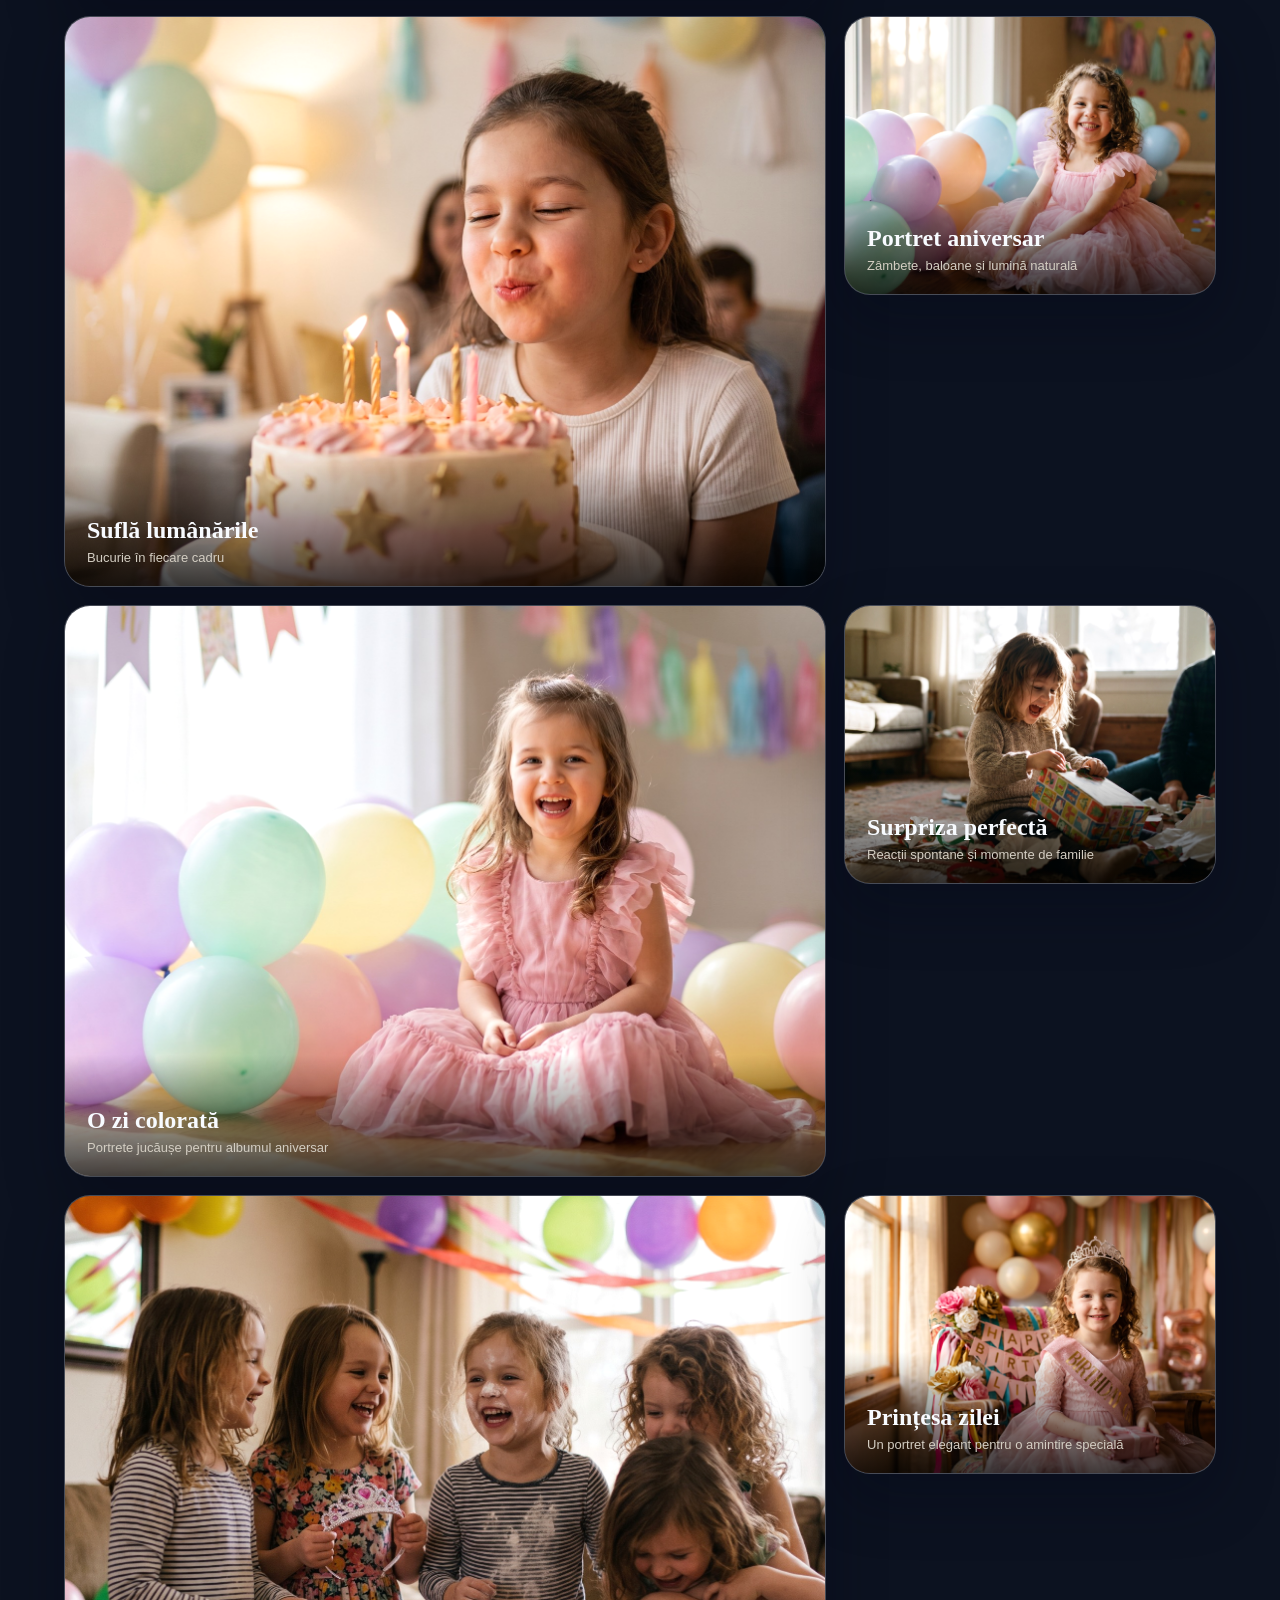
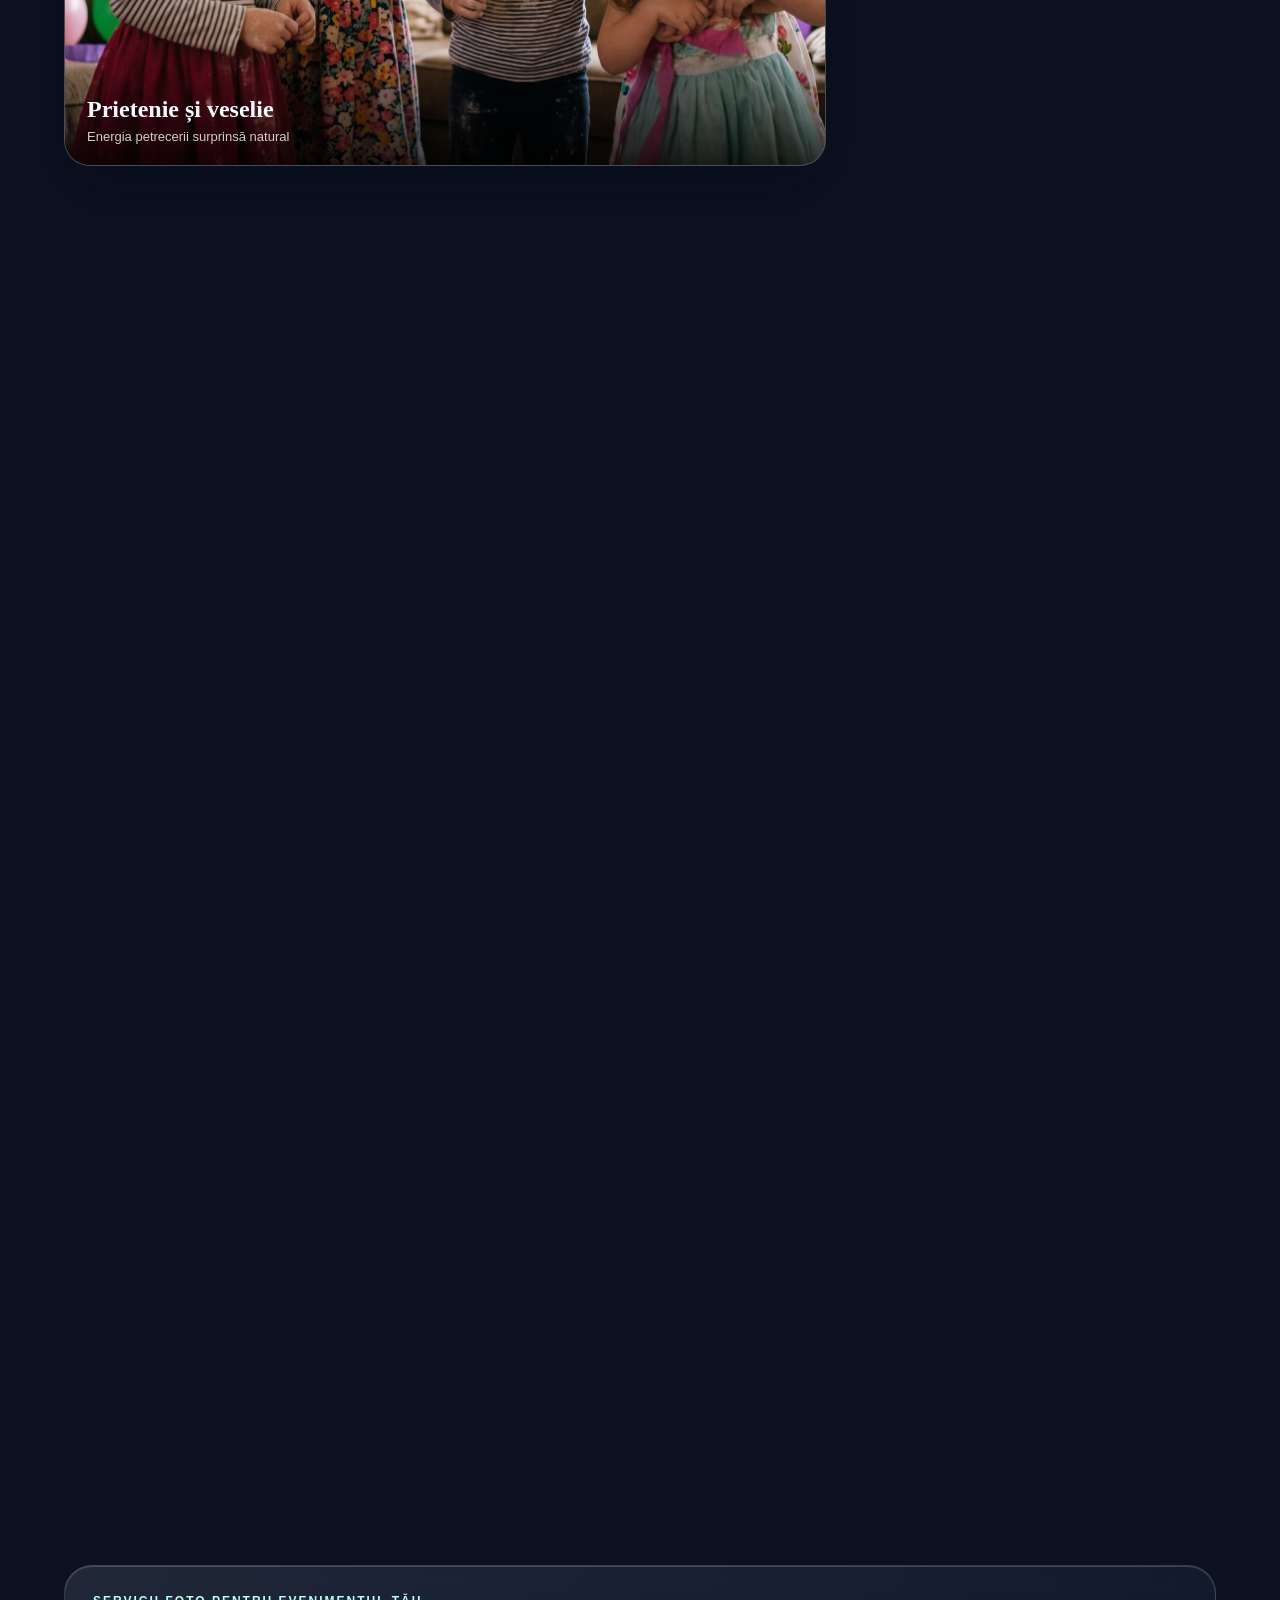
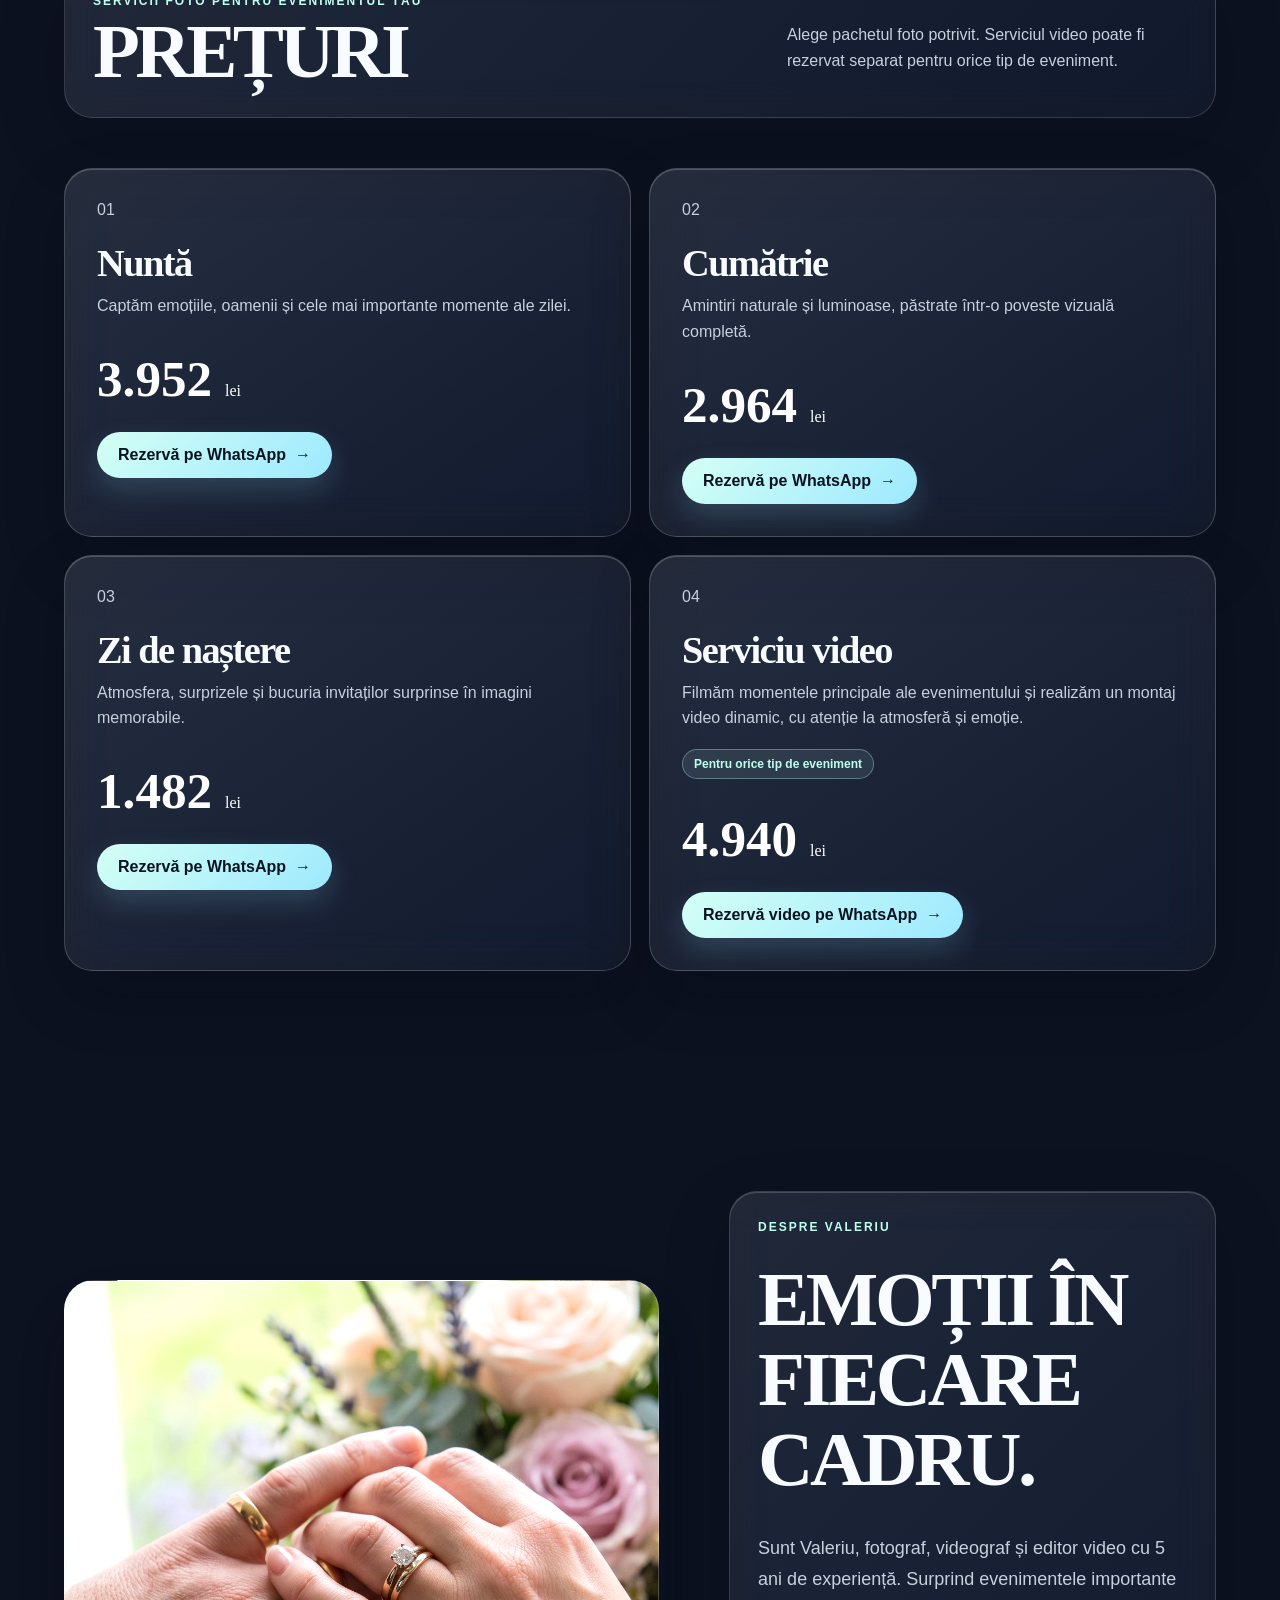
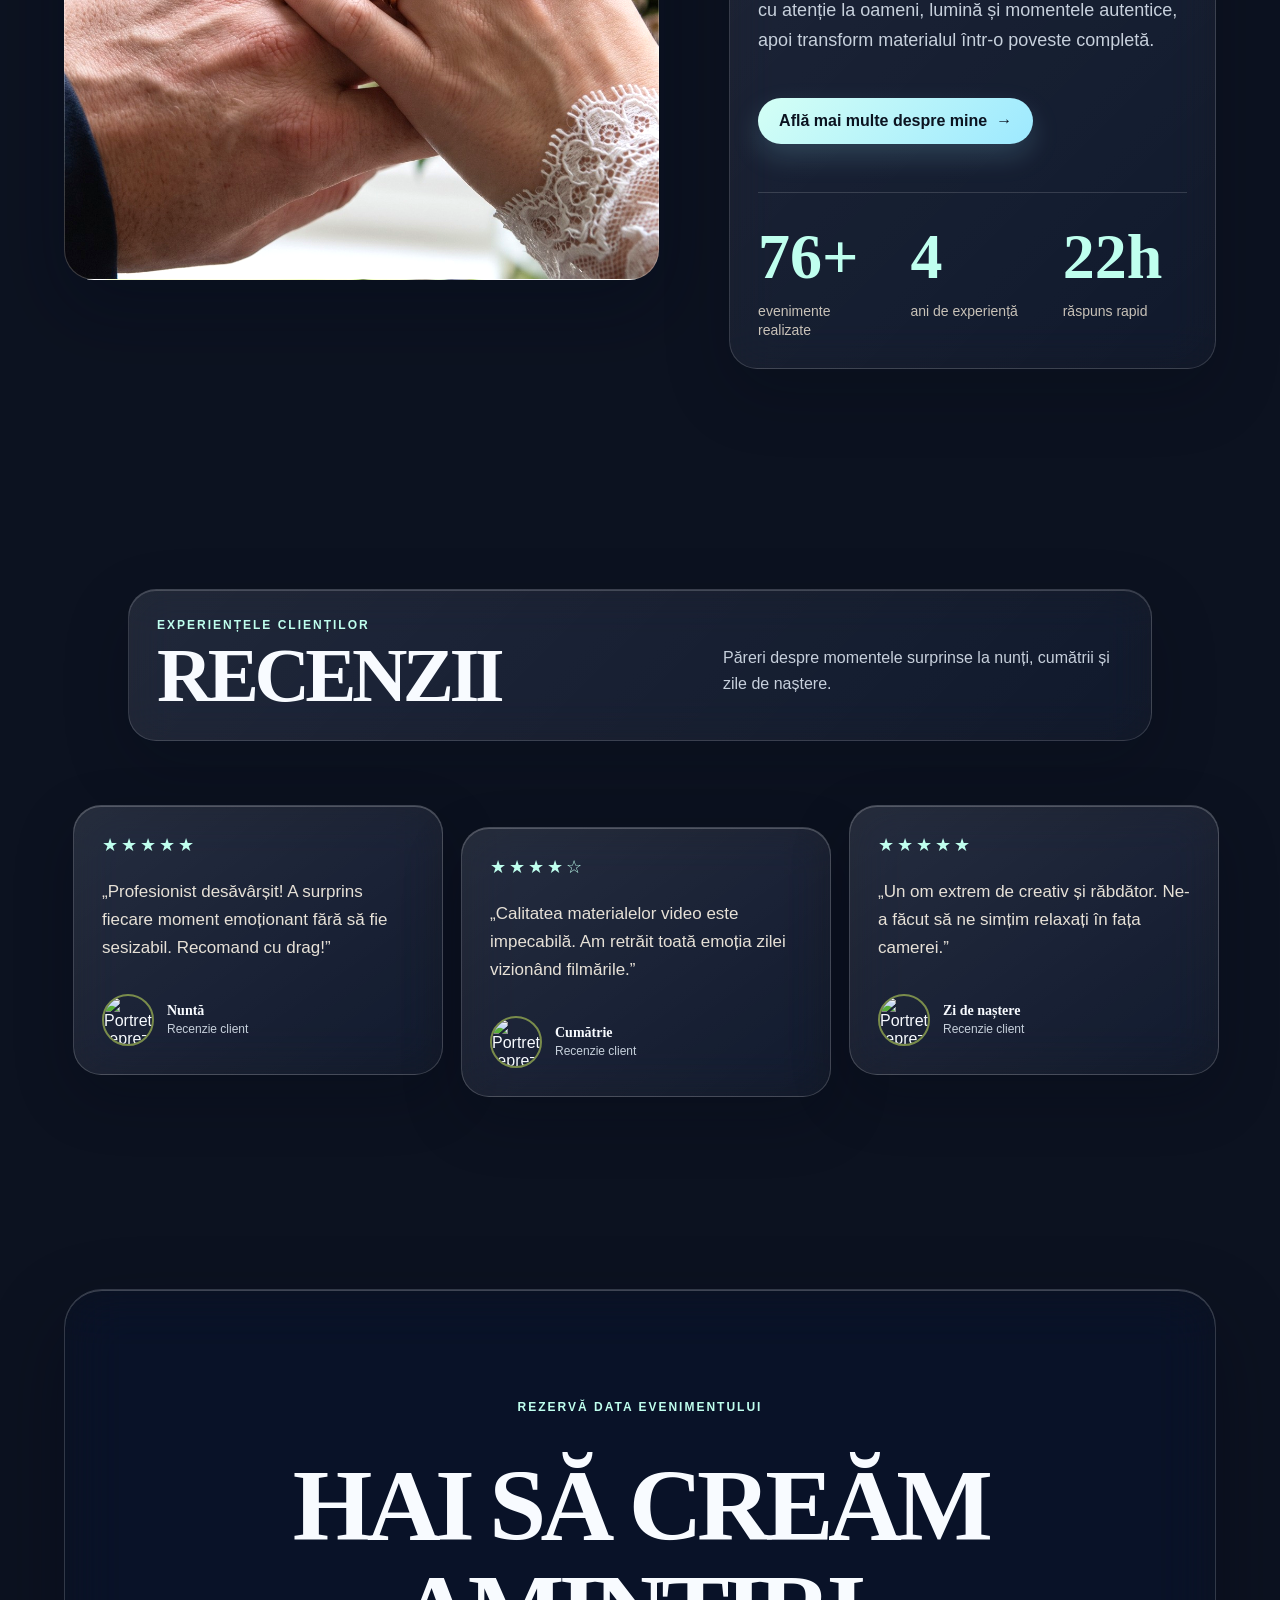
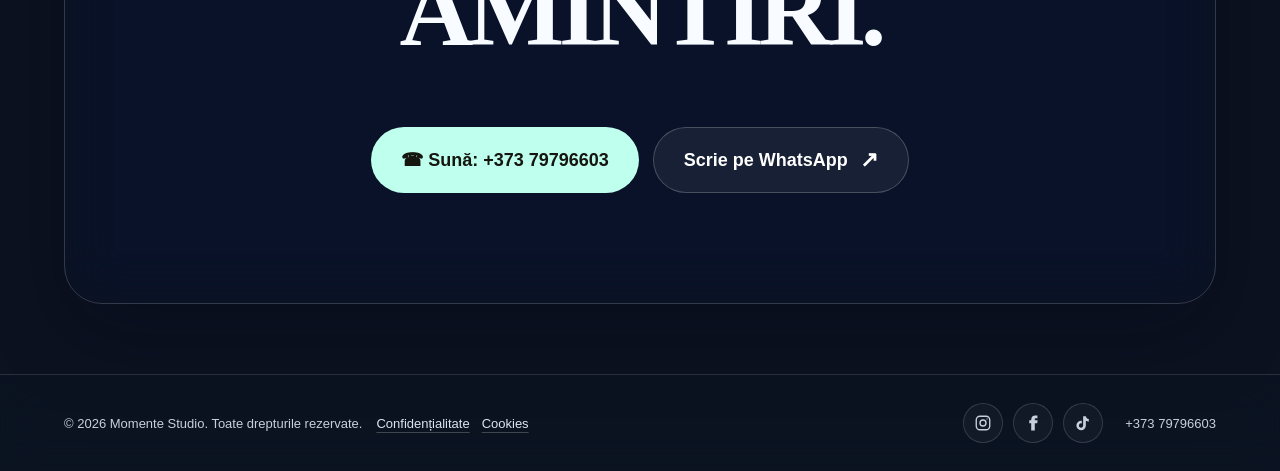
==== commit 6826a432: "Add files via upload" ====
--- a/index.html
+++ b/index.html
@@ -85,13 +85,64 @@
     .project img{filter:saturate(1) brightness(1.02)}
     .project:hover img{filter:saturate(1.06) brightness(1.03)}
     @media(max-width:760px){.project{aspect-ratio:4/3}}
+    /* Bannere responsive: imagine separată și compoziție dedicată pentru mobil */
+    .slide picture,.slide img{display:block;width:100%;height:100%}.slide img{object-fit:cover;object-position:center}
+    @media(max-width:760px){
+      header{flex-wrap:nowrap;padding:12px 14px}.logo{width:auto;text-align:left;font-size:14px;white-space:nowrap}nav{width:auto;margin-left:auto;gap:3px}
+      nav a[href="./"],nav a[href="despre.html"],nav a[href="contacte.html"]{display:none!important}
+      nav a[href="portofoliu.html"],nav a[href="#servicii"]{display:block!important;padding:8px 7px;font-size:10px}
+      .menu-cta{padding:10px 12px;font-size:10px;white-space:nowrap}
+      .hero{min-height:100svh;padding:112px 14px 108px;align-items:flex-end;touch-action:pan-y}
+      .hero:after{background:linear-gradient(180deg,#07101f18 0%,#07101f12 34%,#07101fb8 72%,#0c1220f2 100%)}
+      .hero>div:not(.slides):not(.slider-controls){width:100%;padding:19px;border-radius:22px}
+      .hero h1{font-size:clamp(39px,12vw,54px);line-height:.96;letter-spacing:-.06em;margin:14px 0 18px}
+      .hero p{max-width:32ch;font-size:15px;line-height:1.5}
+      .hero .eyebrow{font-size:10px;letter-spacing:1.4px}
+      .slider-controls{left:auto;right:14px;bottom:25px}.slider-btn{width:46px;height:46px;font-size:20px;touch-action:manipulation}
+      .slide{transform:scale(1.025)}.slide.active{transform:scale(1)}
+    }
+    @media(max-width:390px){
+      nav a[href="portofoliu.html"]{display:none!important}
+      .hero{padding-top:100px}.hero h1{font-size:clamp(37px,12vw,47px)}
+    }
+    @media(max-width:760px) and (orientation:landscape){
+      .hero{min-height:620px;padding-top:100px}.hero>div:not(.slides):not(.slider-controls){max-width:560px}.hero h1{font-size:46px}
+    }
+    /* Liquid glass mobil: transparență reală, reflexie și chenare proporționale */
+    @media(max-width:760px){
+      body{background:radial-gradient(circle at 8% 12%,#376a91 0,transparent 30%),radial-gradient(circle at 96% 38%,#674e80 0,transparent 32%),radial-gradient(circle at 10% 78%,#187169 0,transparent 34%),#0c1220;background-attachment:scroll}
+      .hero>div:not(.slides):not(.slider-controls),.section-head,.about-copy,.service,.reviews-grid .review-card,.contact{
+        background:linear-gradient(142deg,#ffffff24 0%,#ffffff0d 42%,#9de9ff0b 68%,#bfffee16 100%);
+        border:1px solid #ffffff52;
+        box-shadow:inset 0 1px 0 #ffffff66,inset 1px 0 0 #ffffff20,inset 0 -1px 0 #9de9ff1f,0 20px 55px #0208154d;
+        -webkit-backdrop-filter:blur(20px) saturate(170%);
+        backdrop-filter:blur(20px) saturate(170%)
+      }
+      .section-head,.about-copy,.service,.reviews-grid .review-card,.contact{border-radius:24px}
+      .filters{
+        display:grid!important;
+        width:100%;
+        grid-template-columns:repeat(2,minmax(0,1fr));
+        gap:10px;
+        padding:12px;
+        border:1px solid #ffffff42;
+        border-radius:28px;
+        background:linear-gradient(145deg,#ffffff18,#9de9ff0a);
+        box-shadow:inset 0 1px 0 #ffffff4a,0 16px 40px #02081538;
+        -webkit-backdrop-filter:blur(18px) saturate(160%);
+        backdrop-filter:blur(18px) saturate(160%)
+      }
+      .filter{width:100%;min-width:0;min-height:50px;padding:11px 10px;border-radius:17px;border-color:#ffffff40;color:#f4f8fc;font-size:14px;text-align:center}
+      .filter.active,.filter:hover{background:linear-gradient(135deg,#d4fff5,#9de9ff);color:#0c1220;border-color:transparent;box-shadow:0 9px 24px #9de9ff28}
+    }
+    @media(max-width:390px){.filters{gap:8px;padding:10px;border-radius:24px}.filter{min-height:48px;padding:10px 7px;font-size:13px}}
   </style>
 </head>
 <body>
   <div class="grain"></div>
   <header><a class="logo" href="./">MOMENTE<span>•</span>STUDIO</a><nav><a href="./">Acasă</a><a href="portofoliu.html">Portofoliu</a><a href="despre.html">Despre</a><a href="contacte.html">Contacte</a><a href="#servicii">Prețuri</a><a class="menu-cta phone-call" href="tel:+37379796603">Sună acum</a></nav></header>
   <main>
-    <section class="hero"><div class="slides"><div class="slide active" style="background-image:url('assets/image-02.jpg')"></div><div class="slide" style="background-image:url('assets/image-03.jpg')"></div><div class="slide" style="background-image:url('assets/image-04.jpg')"></div></div><div><div class="eyebrow">Servicii foto pentru evenimente</div><h1>MOMENTE CARE RĂMÂN.</h1><div class="hero-bottom"><p>Nunți, cumătrii și zile de naștere surprinse natural, elegant și pline de emoție.</p></div></div><div class="slider-controls"><button class="slider-btn prev" aria-label="Banner anterior">←</button><button class="slider-btn next" aria-label="Banner următor">→</button></div></section>
+    <section class="hero"><div class="slides"><div class="slide active"><picture><source media="(max-width:760px)" srcset="assets/image-02-mobile.webp" type="image/webp"><img src="assets/image-02.jpg" alt="" aria-hidden="true" loading="eager" fetchpriority="high" decoding="async"></picture></div><div class="slide"><picture><source media="(max-width:760px)" srcset="assets/image-03-mobile.webp" type="image/webp"><img src="assets/image-03.jpg" alt="" aria-hidden="true" loading="lazy" decoding="async"></picture></div><div class="slide"><picture><source media="(max-width:760px)" srcset="assets/image-04-mobile.webp" type="image/webp"><img src="assets/image-04.jpg" alt="" aria-hidden="true" loading="lazy" decoding="async"></picture></div></div><div><div class="eyebrow">Servicii foto pentru evenimente</div><h1>MOMENTE CARE RĂMÂN.</h1><div class="hero-bottom"><p>Nunți, cumătrii și zile de naștere surprinse natural, elegant și pline de emoție.</p></div></div><div class="slider-controls"><button class="slider-btn prev" aria-label="Banner anterior">←</button><button class="slider-btn next" aria-label="Banner următor">→</button></div></section>
     <section id="portofoliu">
       <div class="section-head reveal"><div><div class="eyebrow">Lucrări selectate</div><h2>PORTOFOLIU</h2></div><p>Nunți, cumătrii și zile de naștere surprinse cu atenție la lumină, emoție și detalii.</p></div>
       <div class="filters reveal"><button class="filter active" data-filter="all">Toate</button><button class="filter" data-filter="nunta">Nuntă</button><button class="filter" data-filter="cumatrie">Cumătrie</button><button class="filter" data-filter="zi-nastere">Zi de naștere</button></div>
@@ -157,6 +208,7 @@
     const slides=[...document.querySelectorAll('.slide')];let current=0;let timer;
     function showSlide(index){slides[current].classList.remove('active');current=(index+slides.length)%slides.length;slides[current].classList.add('active');clearInterval(timer);timer=setInterval(()=>showSlide(current+1),5500)}
     document.querySelector('.next').onclick=()=>showSlide(current+1);document.querySelector('.prev').onclick=()=>showSlide(current-1);timer=setInterval(()=>showSlide(current+1),5500);
+    const hero=document.querySelector('.hero');let heroTouchStart=0;hero.addEventListener('touchstart',event=>{heroTouchStart=event.changedTouches[0].clientX},{passive:true});hero.addEventListener('touchend',event=>{const distance=event.changedTouches[0].clientX-heroTouchStart;if(Math.abs(distance)>48)showSlide(current+(distance<0?1:-1))},{passive:true});document.addEventListener('visibilitychange',()=>{clearInterval(timer);if(!document.hidden)timer=setInterval(()=>showSlide(current+1),5500)});
     const counterObserver=new IntersectionObserver(entries=>entries.forEach(entry=>{if(!entry.isIntersecting)return;const el=entry.target,target=+el.dataset.target,start=performance.now(),duration=1400;function tick(now){const p=Math.min((now-start)/duration,1),ease=1-Math.pow(1-p,3);el.textContent=Math.floor(target*ease).toLocaleString('ro-RO');if(p<1)requestAnimationFrame(tick)}requestAnimationFrame(tick);counterObserver.unobserve(el)}),{threshold:.6});document.querySelectorAll('.counter').forEach(el=>counterObserver.observe(el));
     document.querySelectorAll('.phone-call').forEach(link=>link.addEventListener('click',function(){window.location.href='tel:+37379796603'}));
     const reviewsTrack=document.querySelector('.reviews-track');
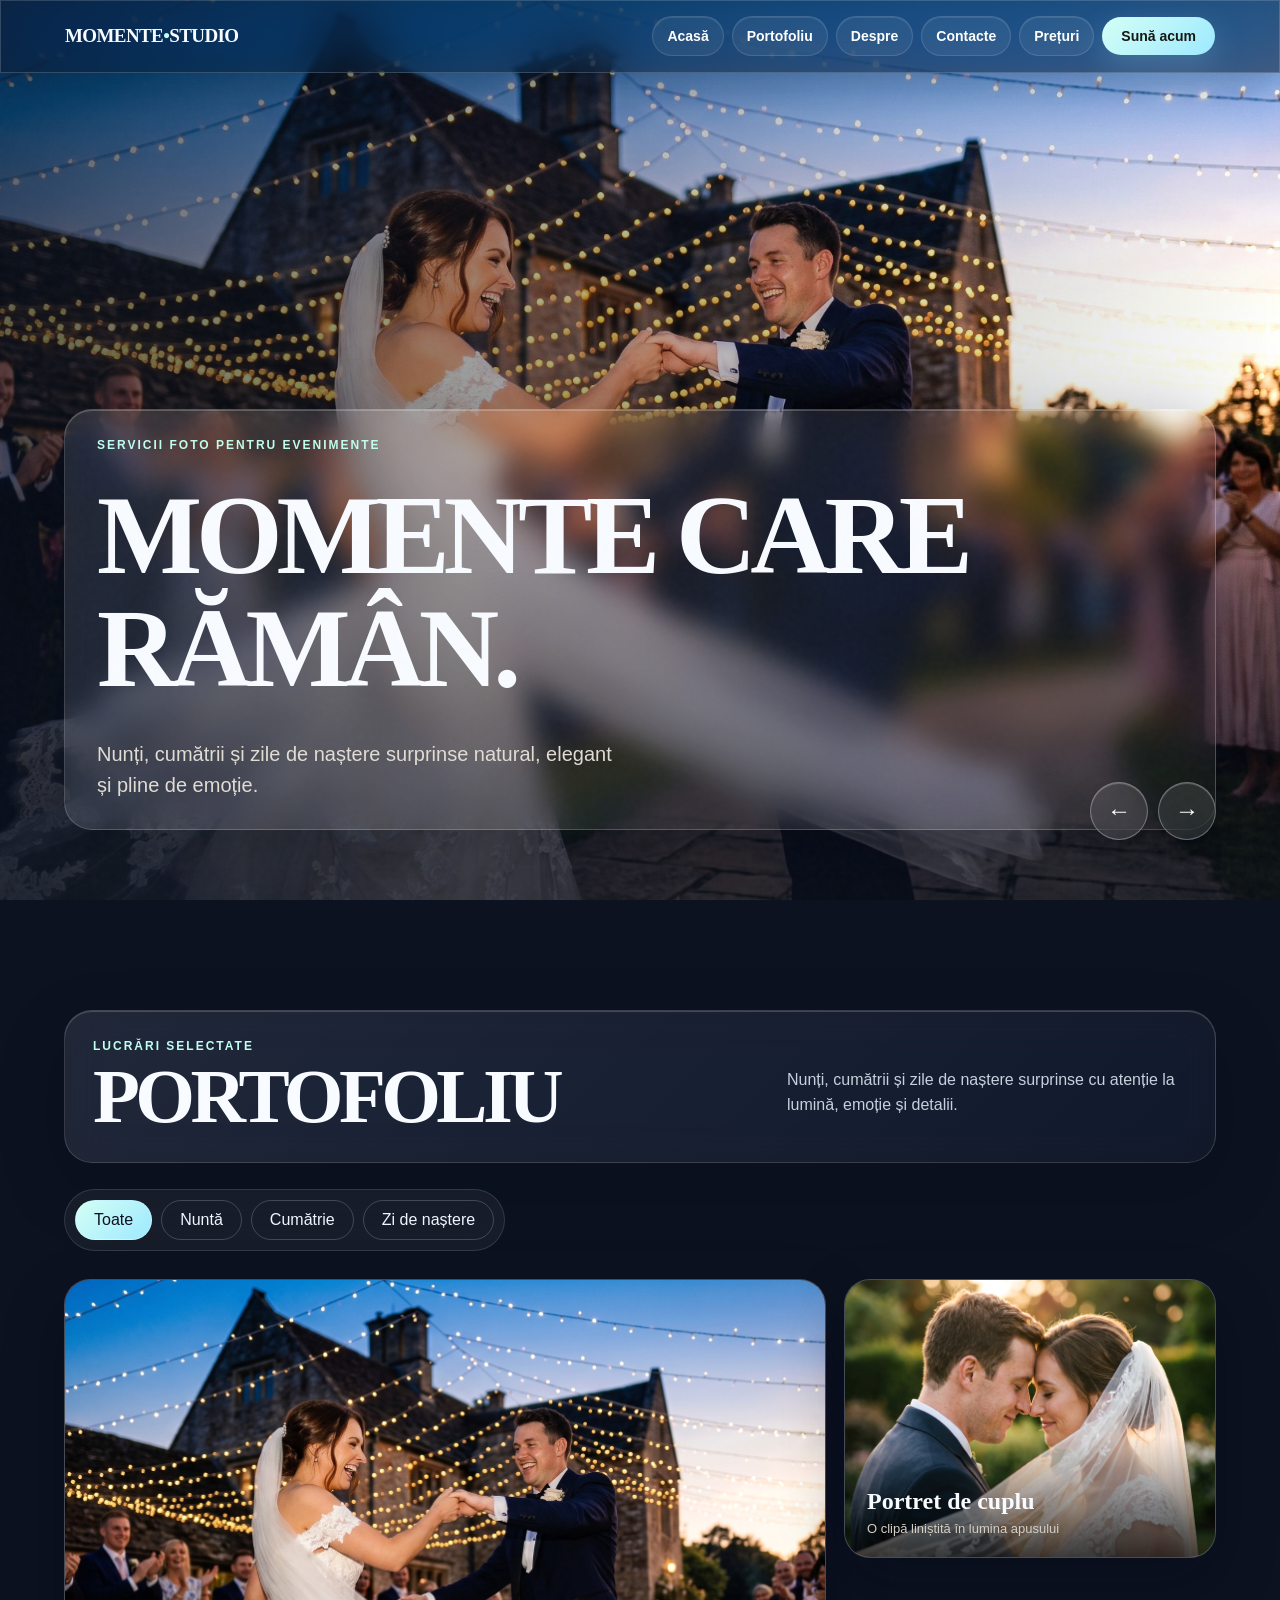
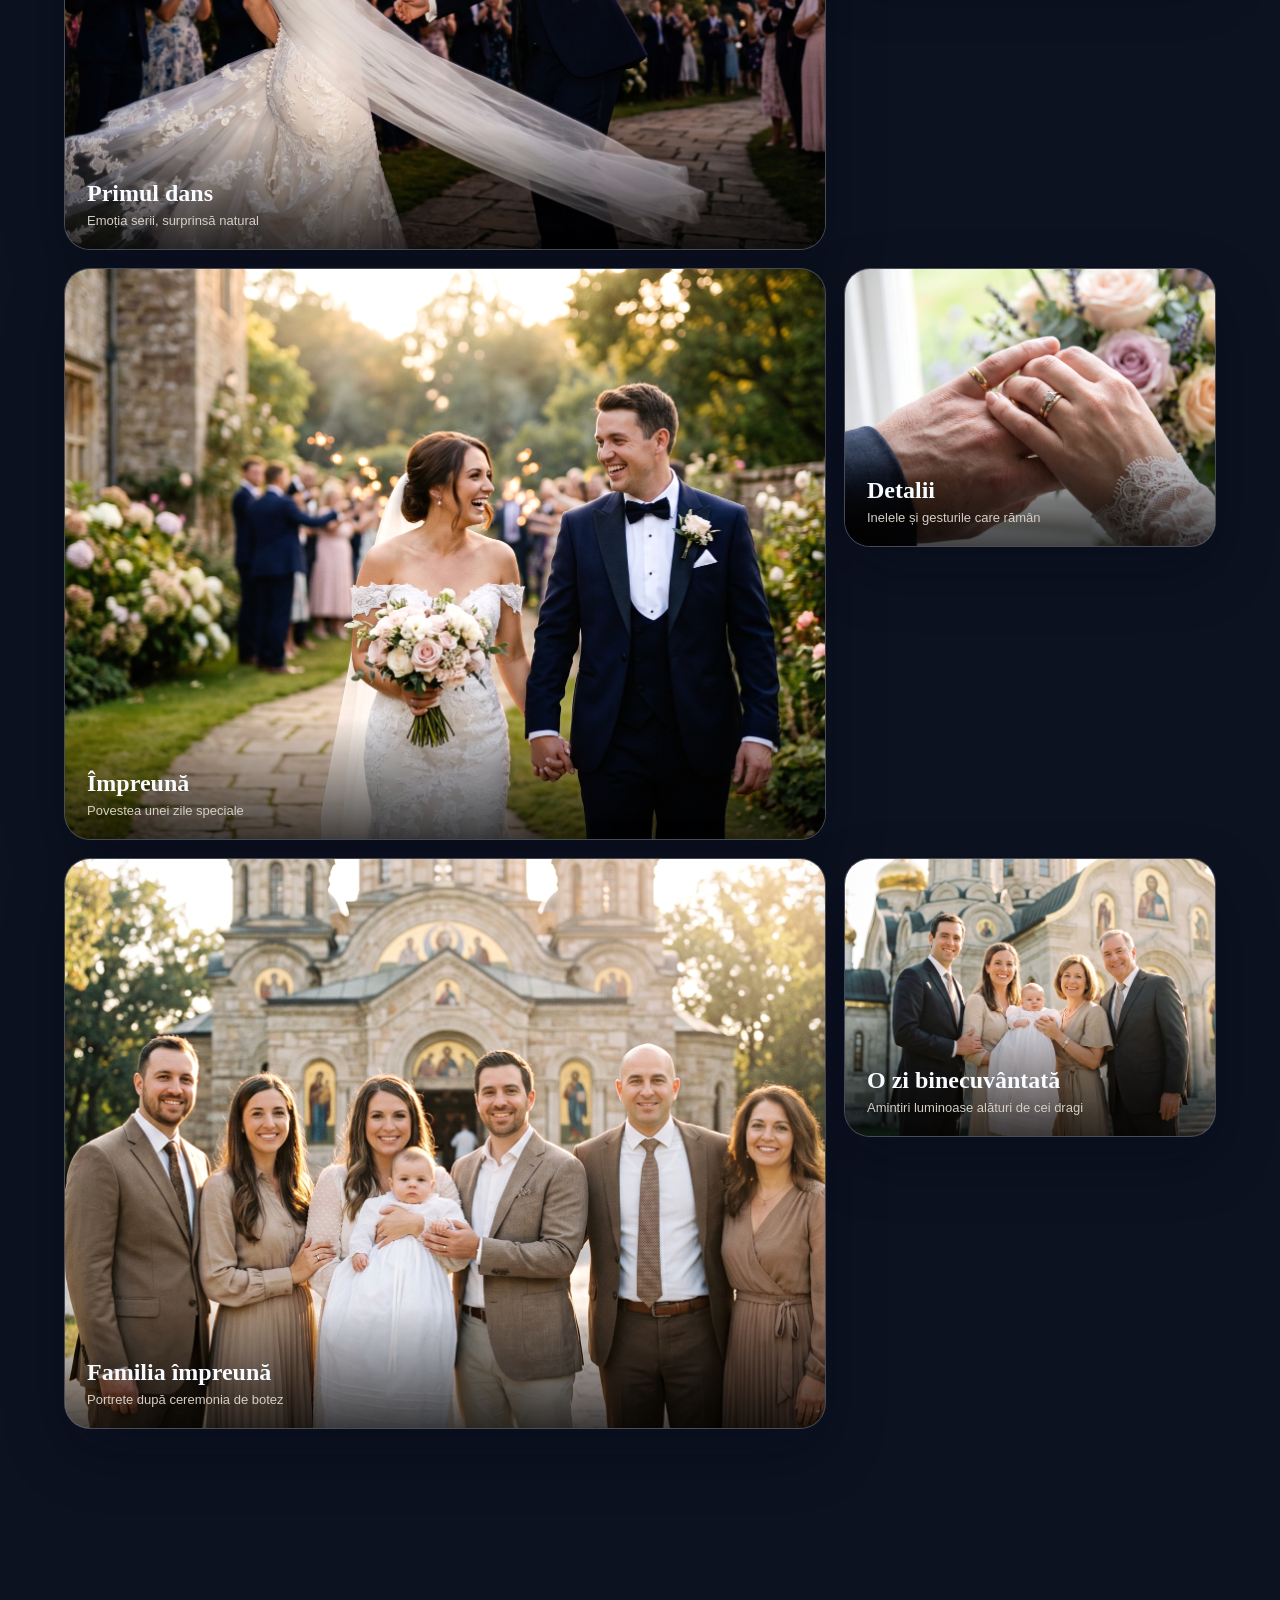
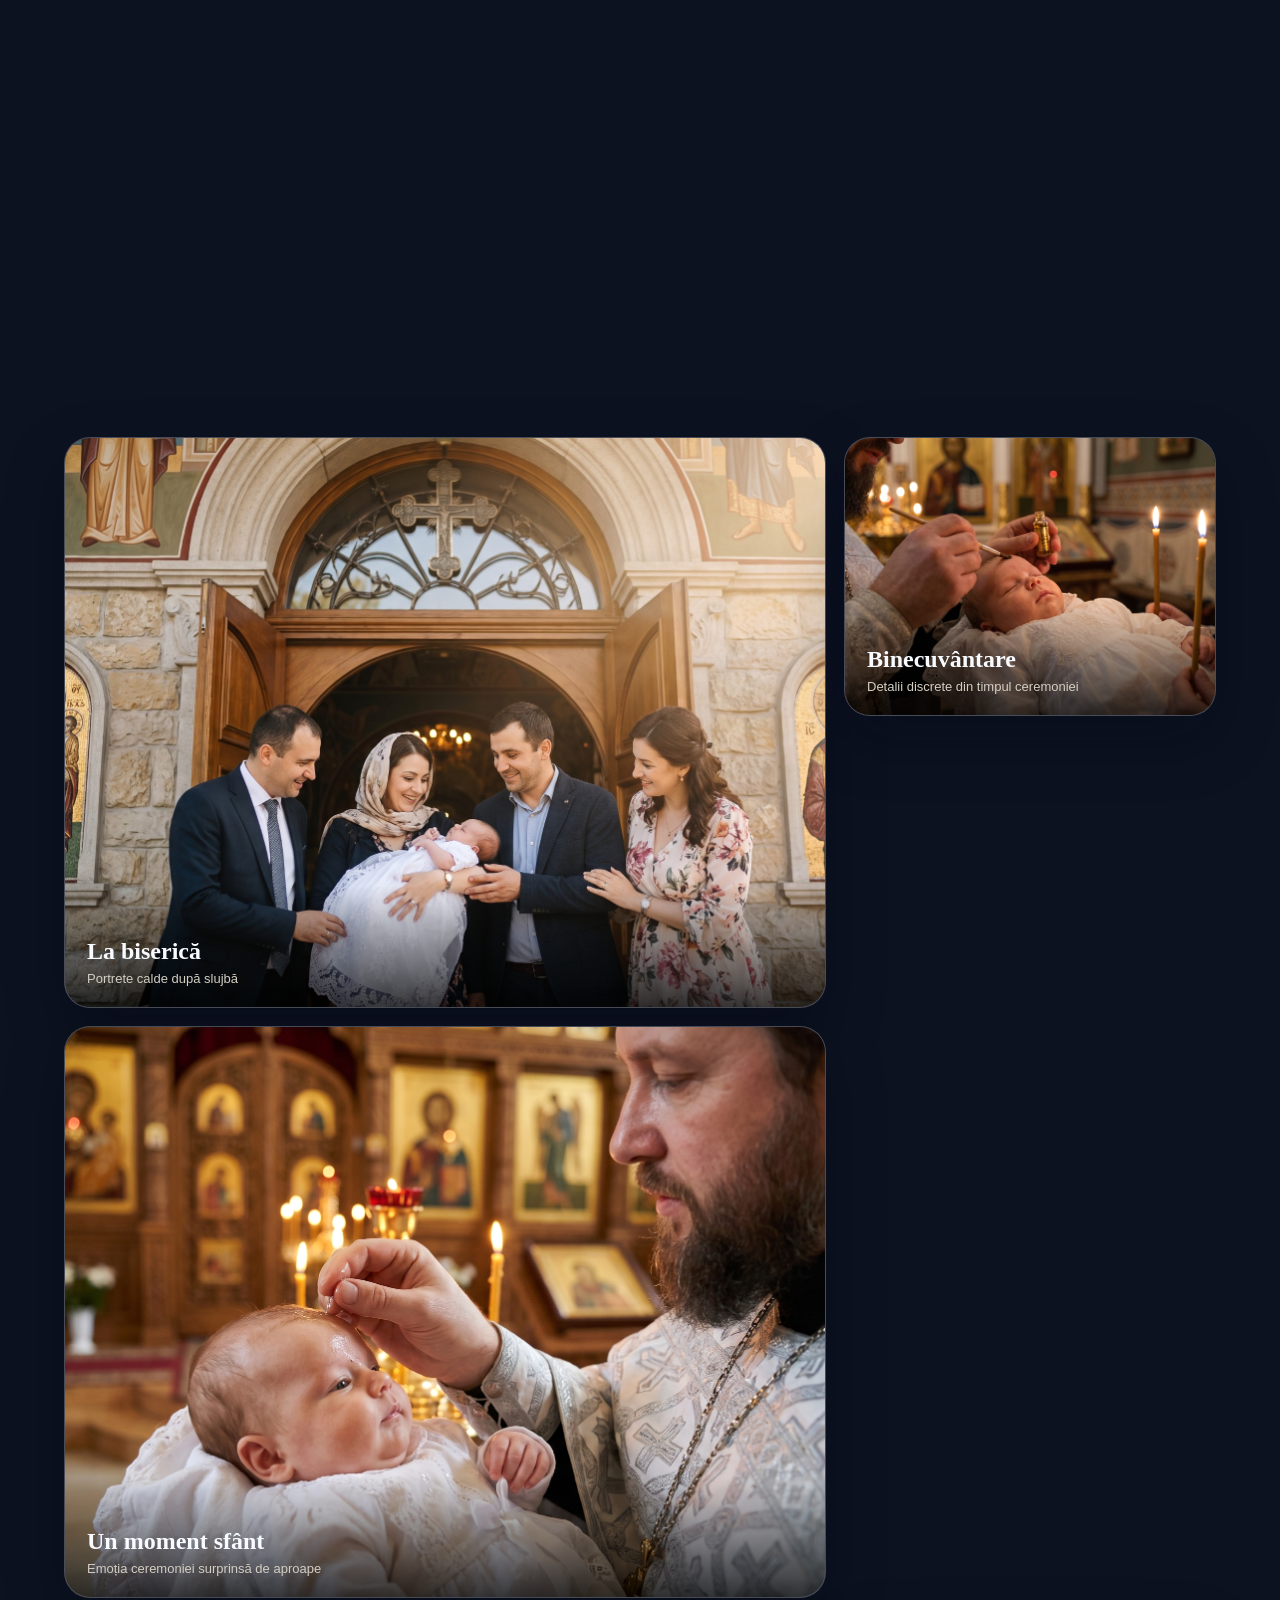
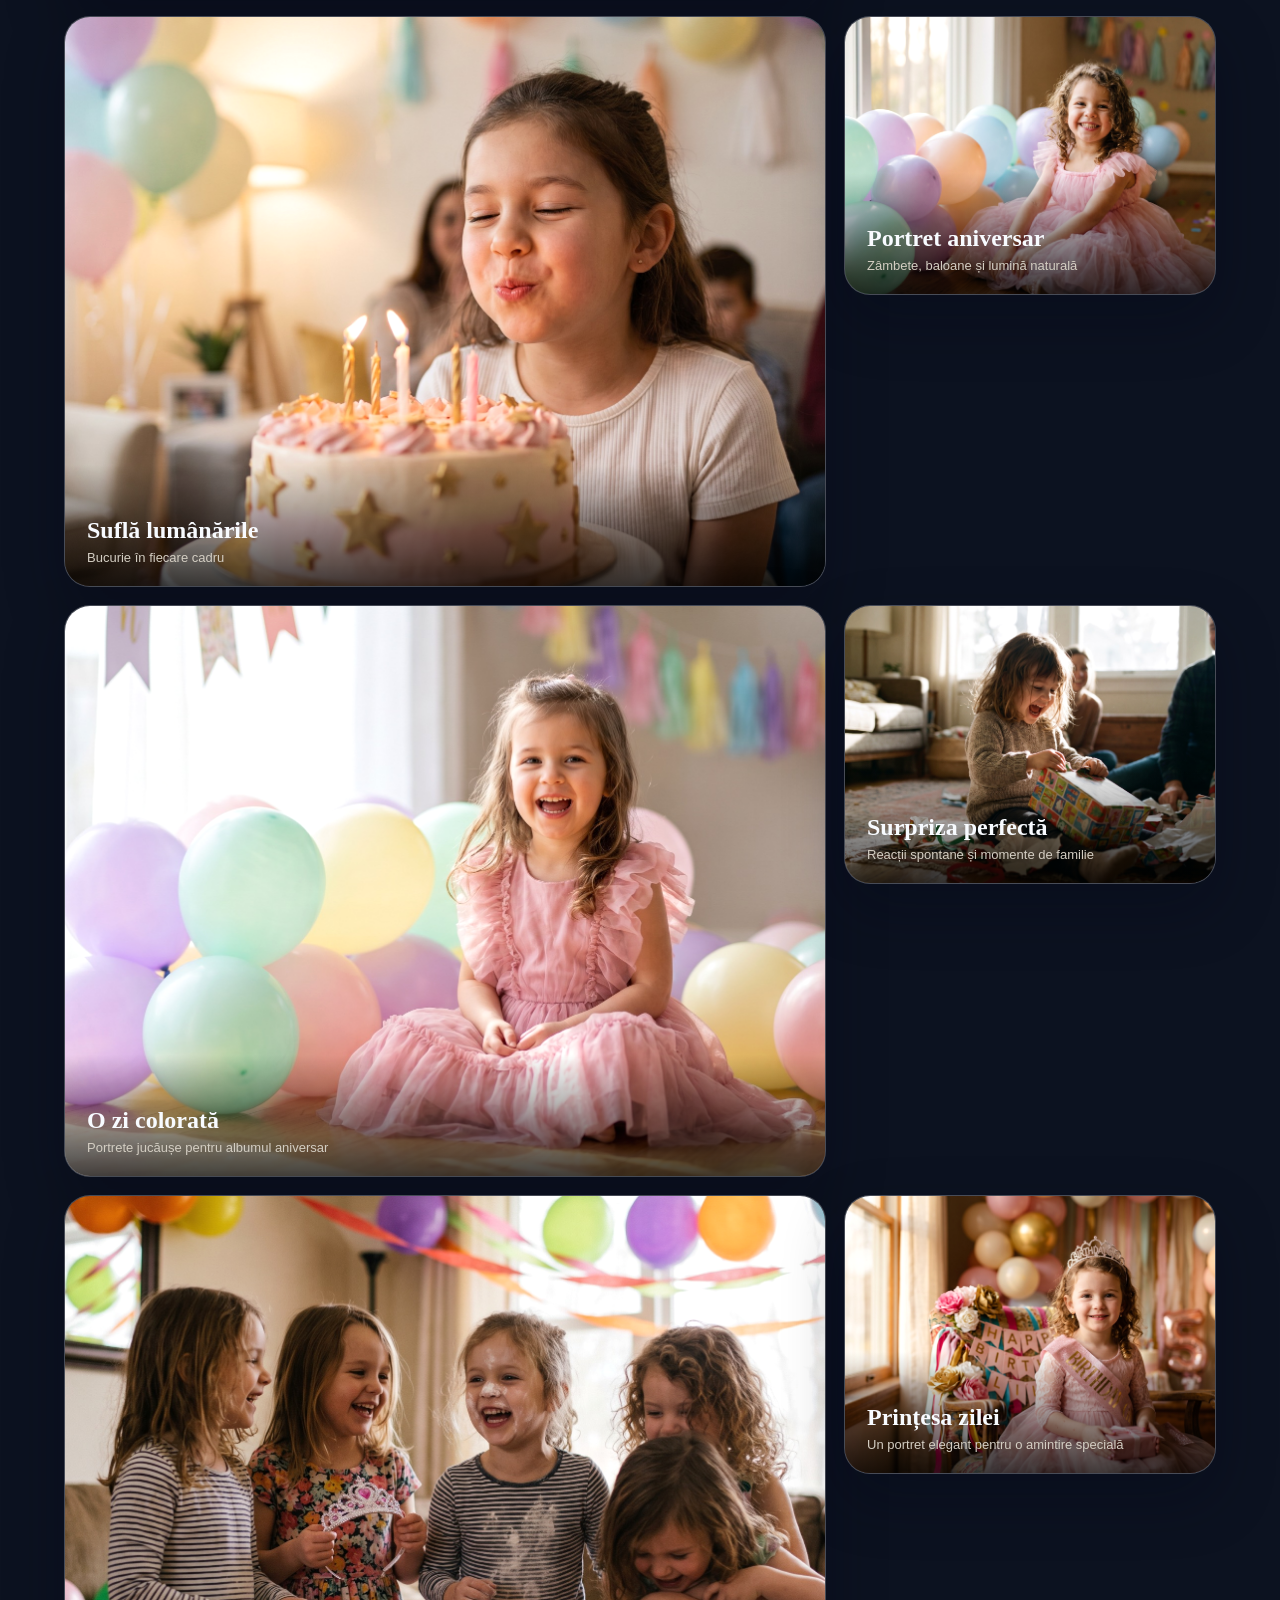
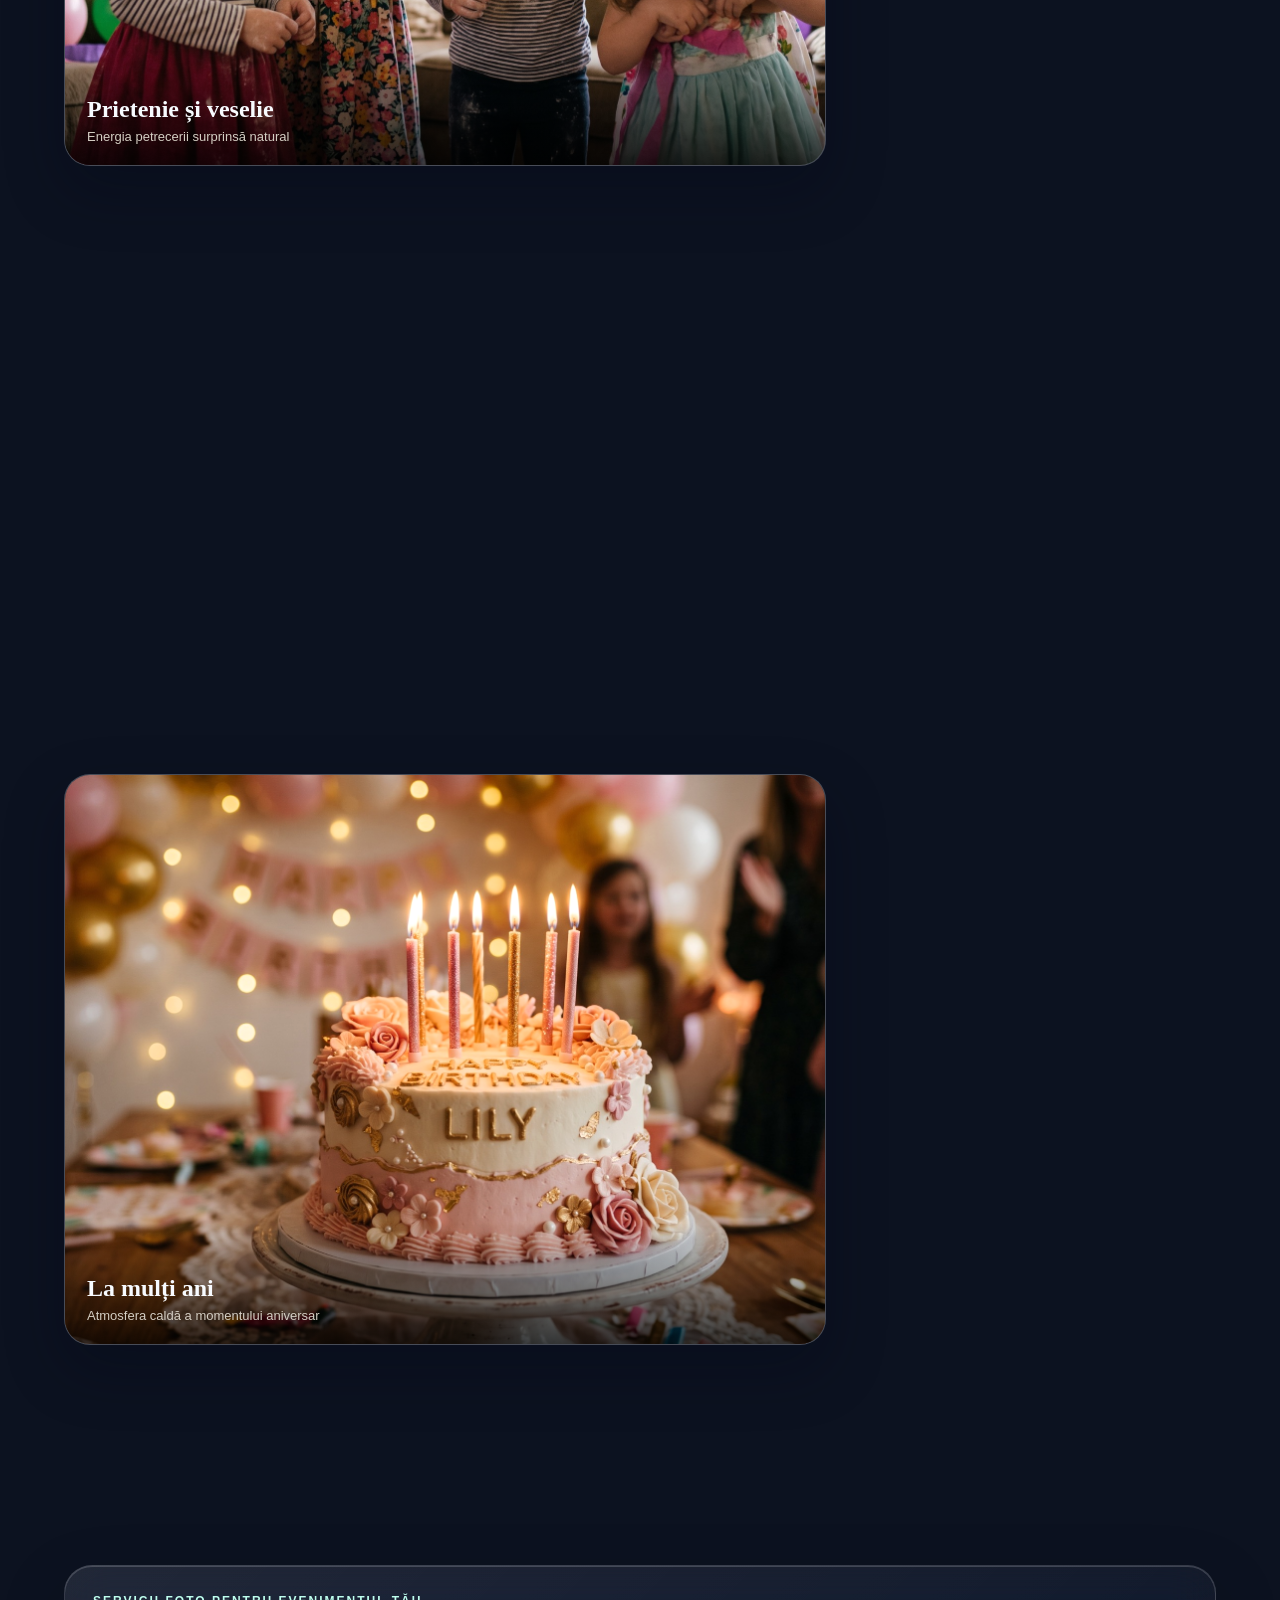
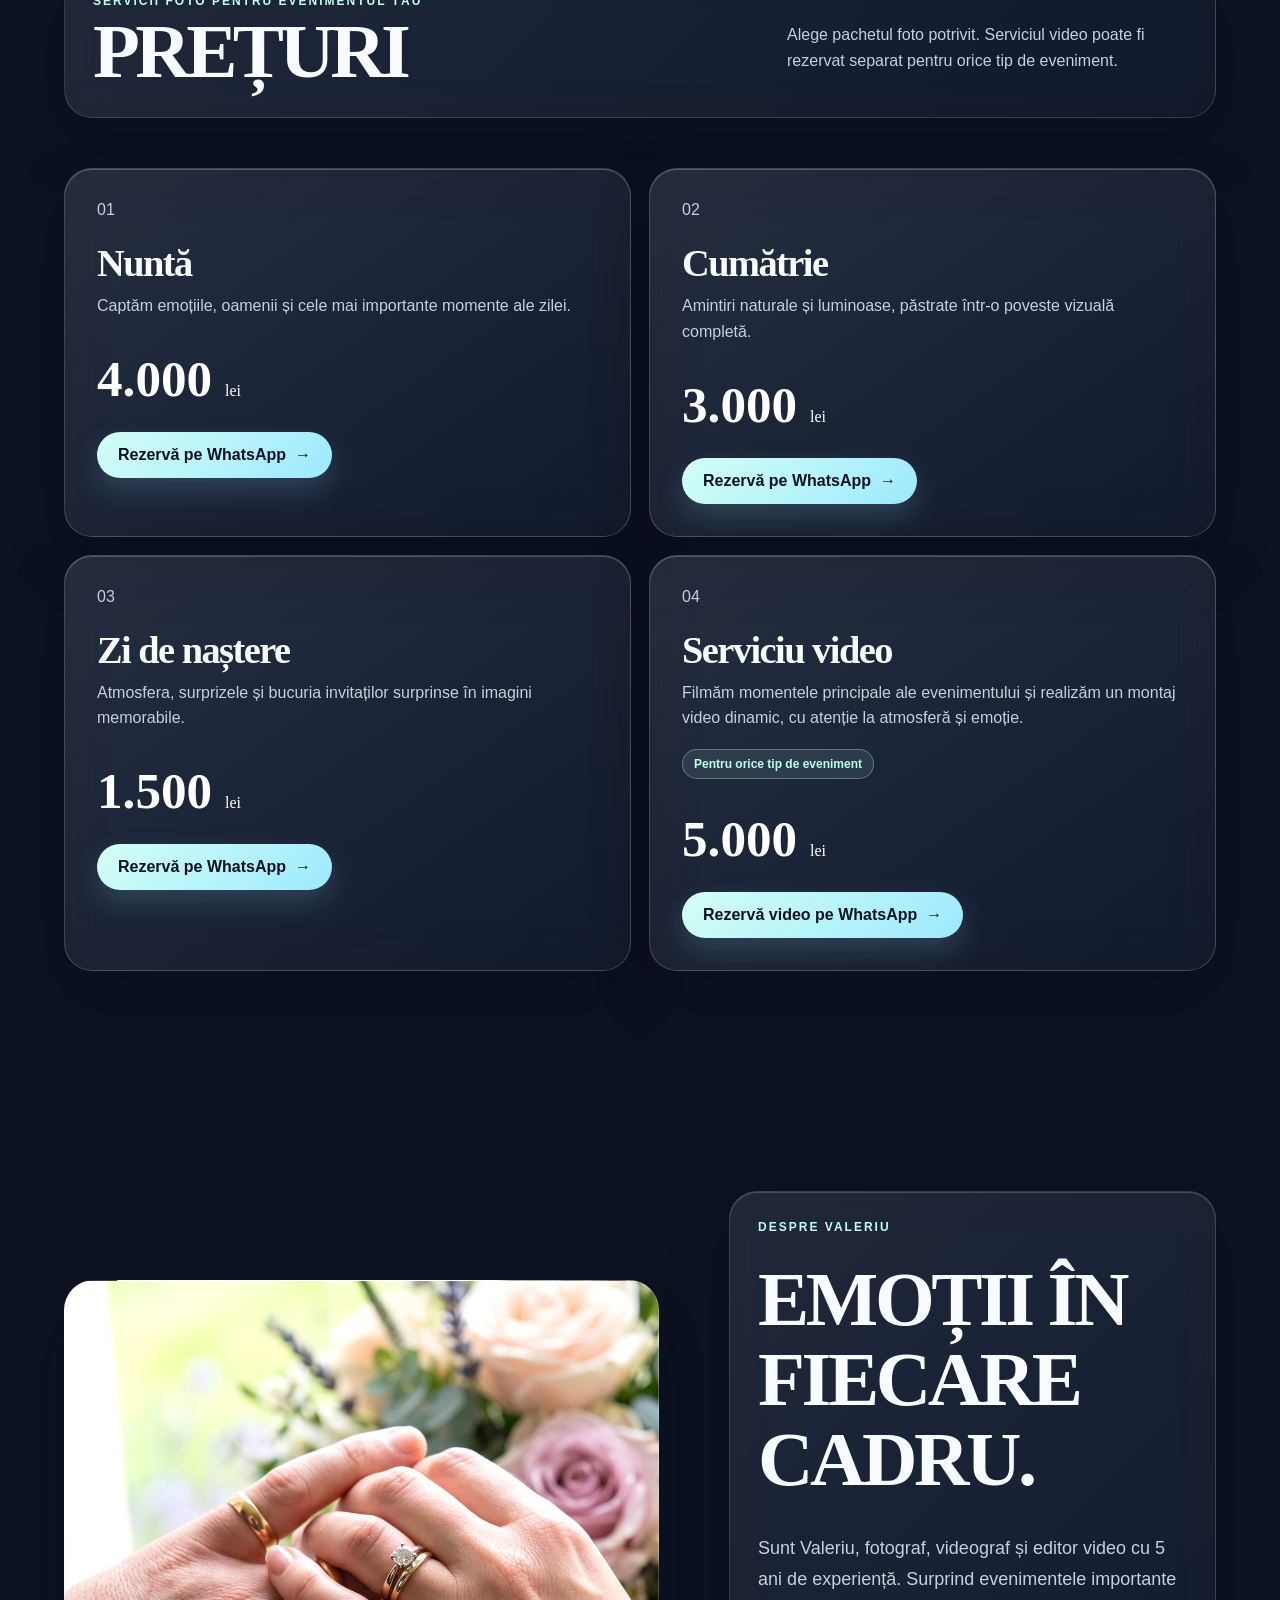
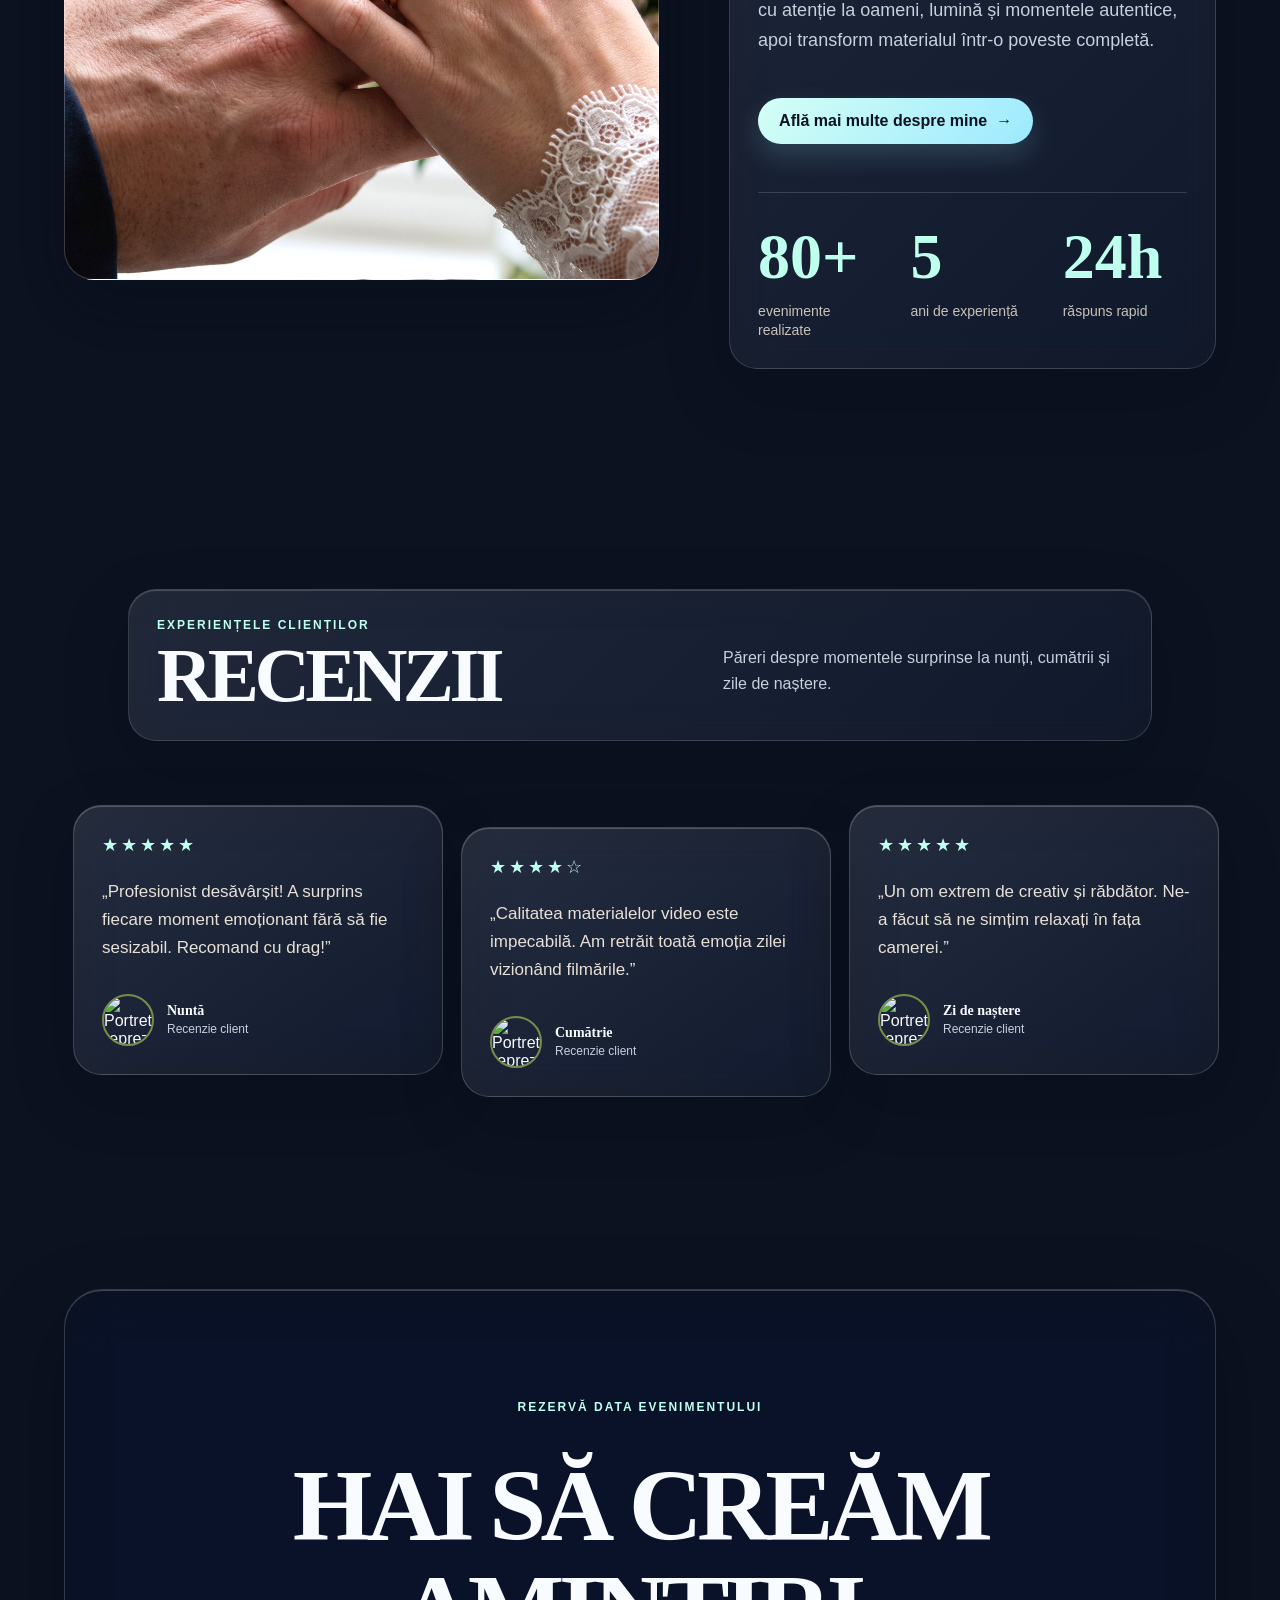
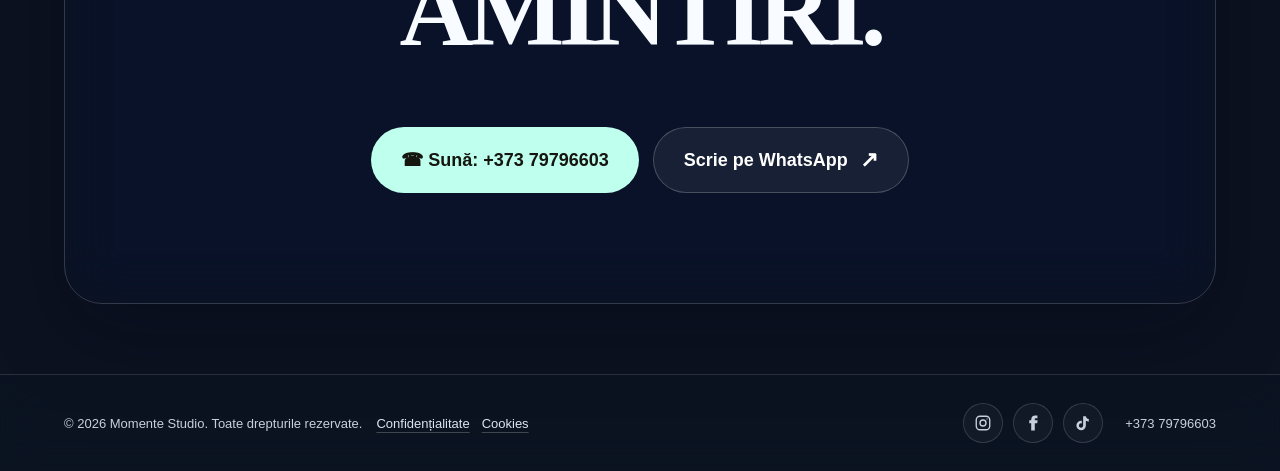
==== commit 30d0c7fd: "Add files via upload" ====
--- a/index.html
+++ b/index.html
@@ -136,6 +136,27 @@
       .filter.active,.filter:hover{background:linear-gradient(135deg,#d4fff5,#9de9ff);color:#0c1220;border-color:transparent;box-shadow:0 9px 24px #9de9ff28}
     }
     @media(max-width:390px){.filters{gap:8px;padding:10px;border-radius:24px}.filter{min-height:48px;padding:10px 7px;font-size:13px}}
+    /* Recenzii mobile: păstrează sliderul continuu de pe desktop */
+    @media(max-width:760px){
+      .reviews-grid-section{overflow:hidden!important;padding-inline:0}
+      .reviews-grid-section .section-head{margin-inline:14px}
+      .reviews-grid{
+        display:flex!important;
+        width:max-content!important;
+        grid-template-columns:none;
+        gap:18px;
+        padding:14px 9px 34px;
+        animation:reviewsInfinite 115s linear infinite!important;
+        will-change:transform
+      }
+      .reviews-grid .review-card,.reviews-grid .review-card:nth-child(3n+2){
+        flex:0 0 min(340px,84vw);
+        width:min(340px,84vw);
+        min-height:260px;
+        transform:none
+      }
+    }
+    @media(prefers-reduced-motion:reduce){.reviews-grid{animation:none!important;transform:none!important}}
   </style>
 </head>
 <body>
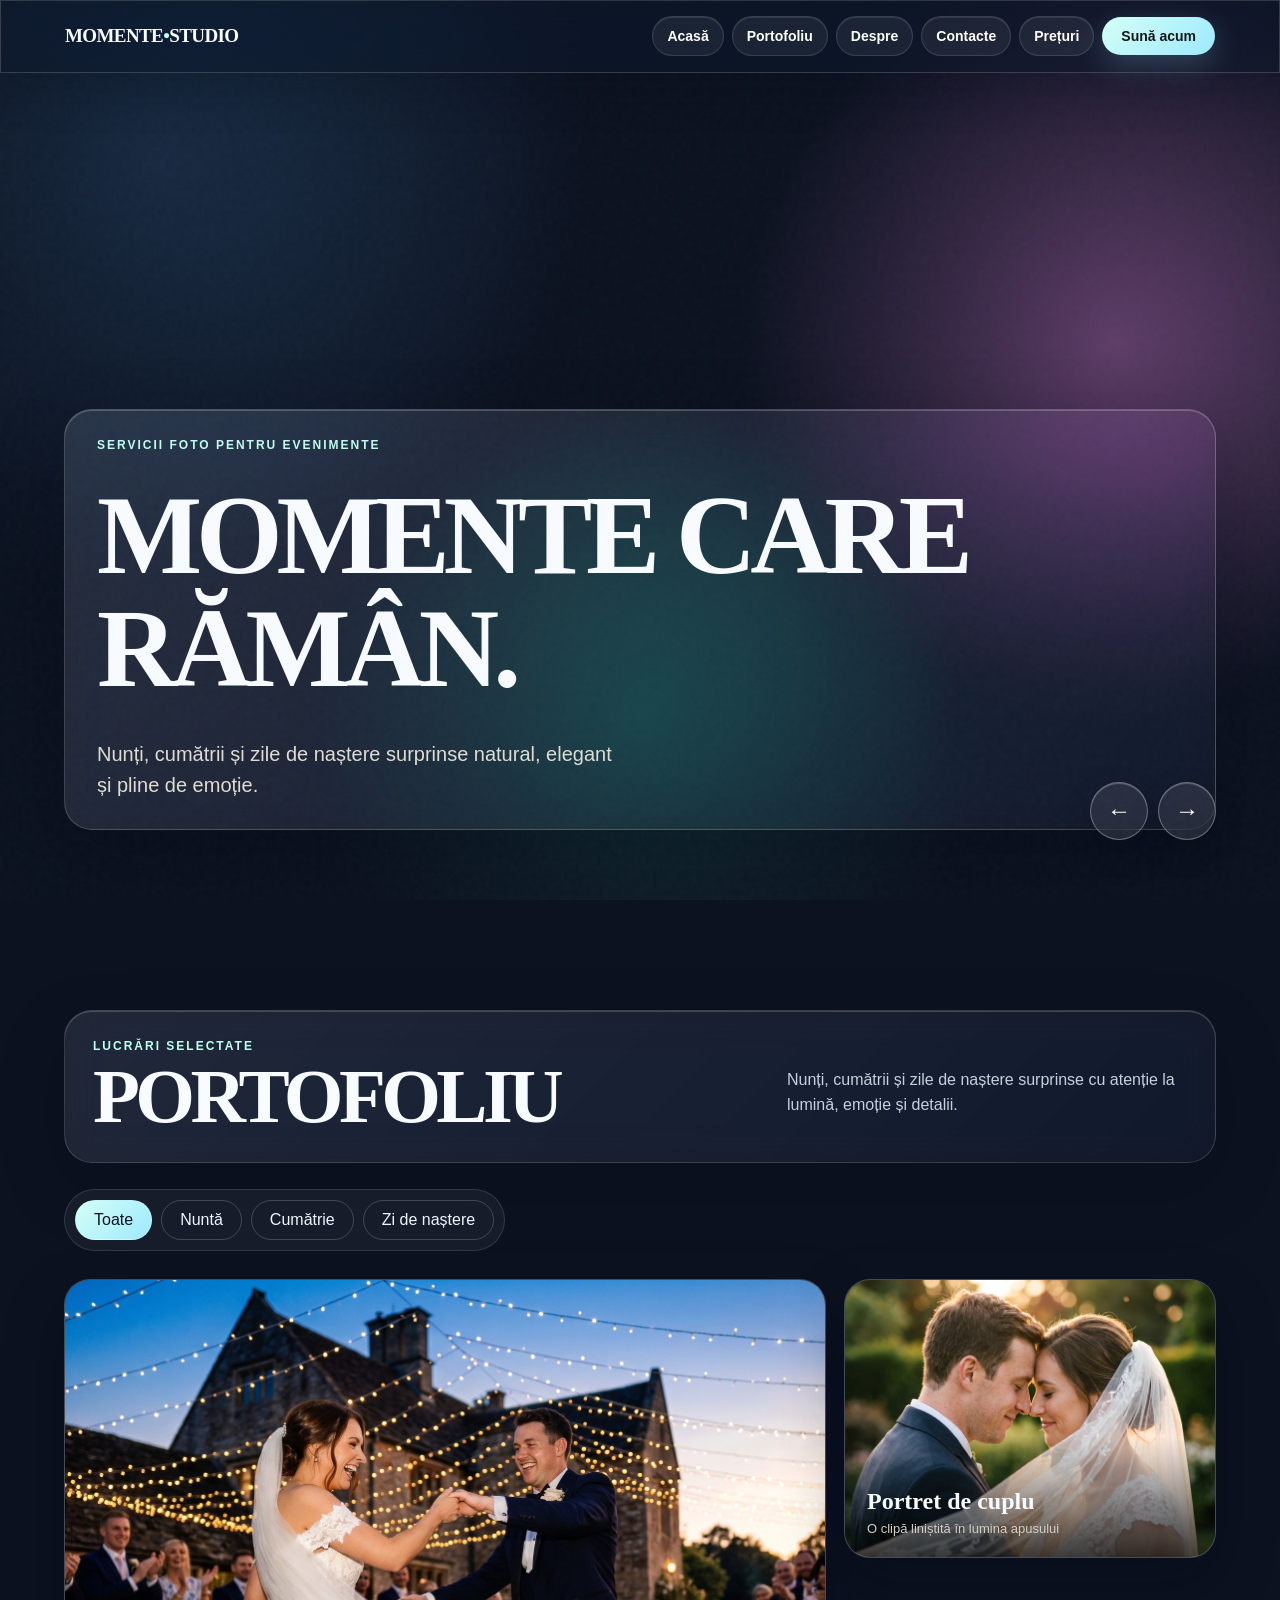
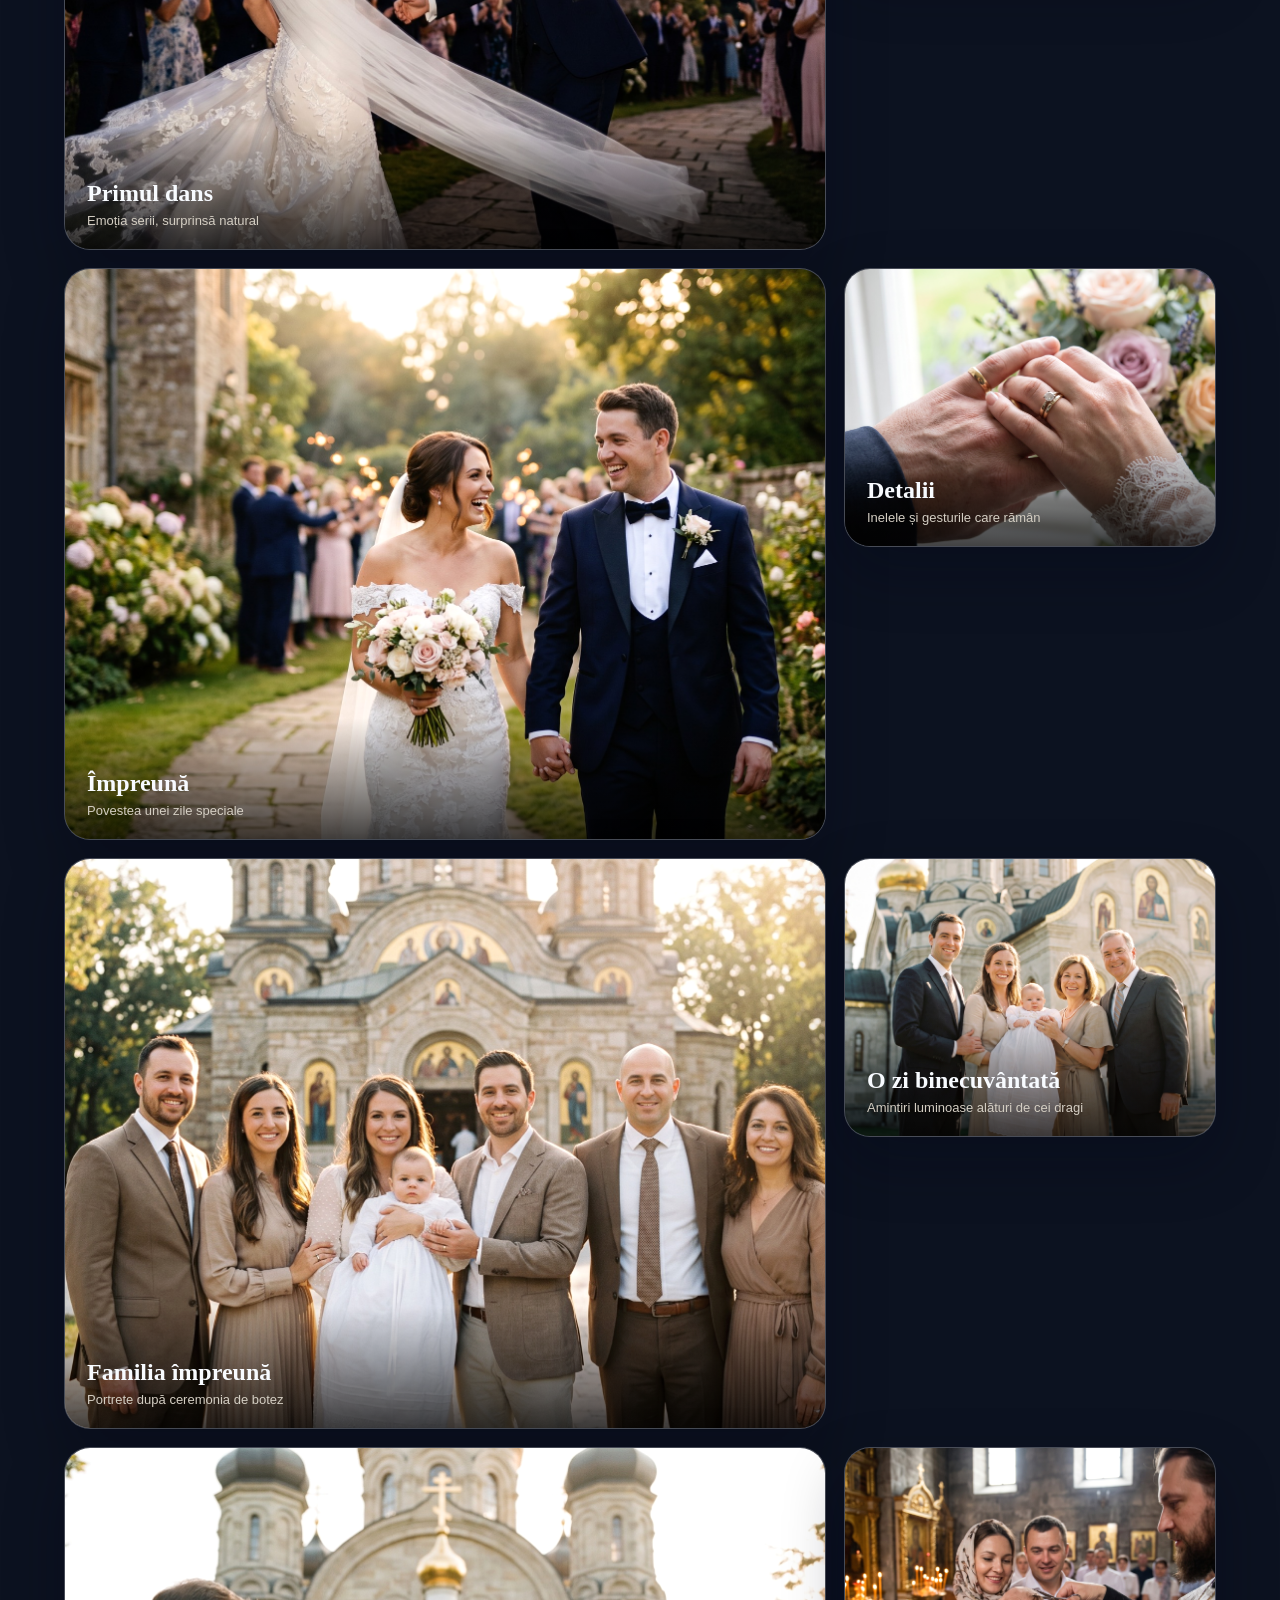
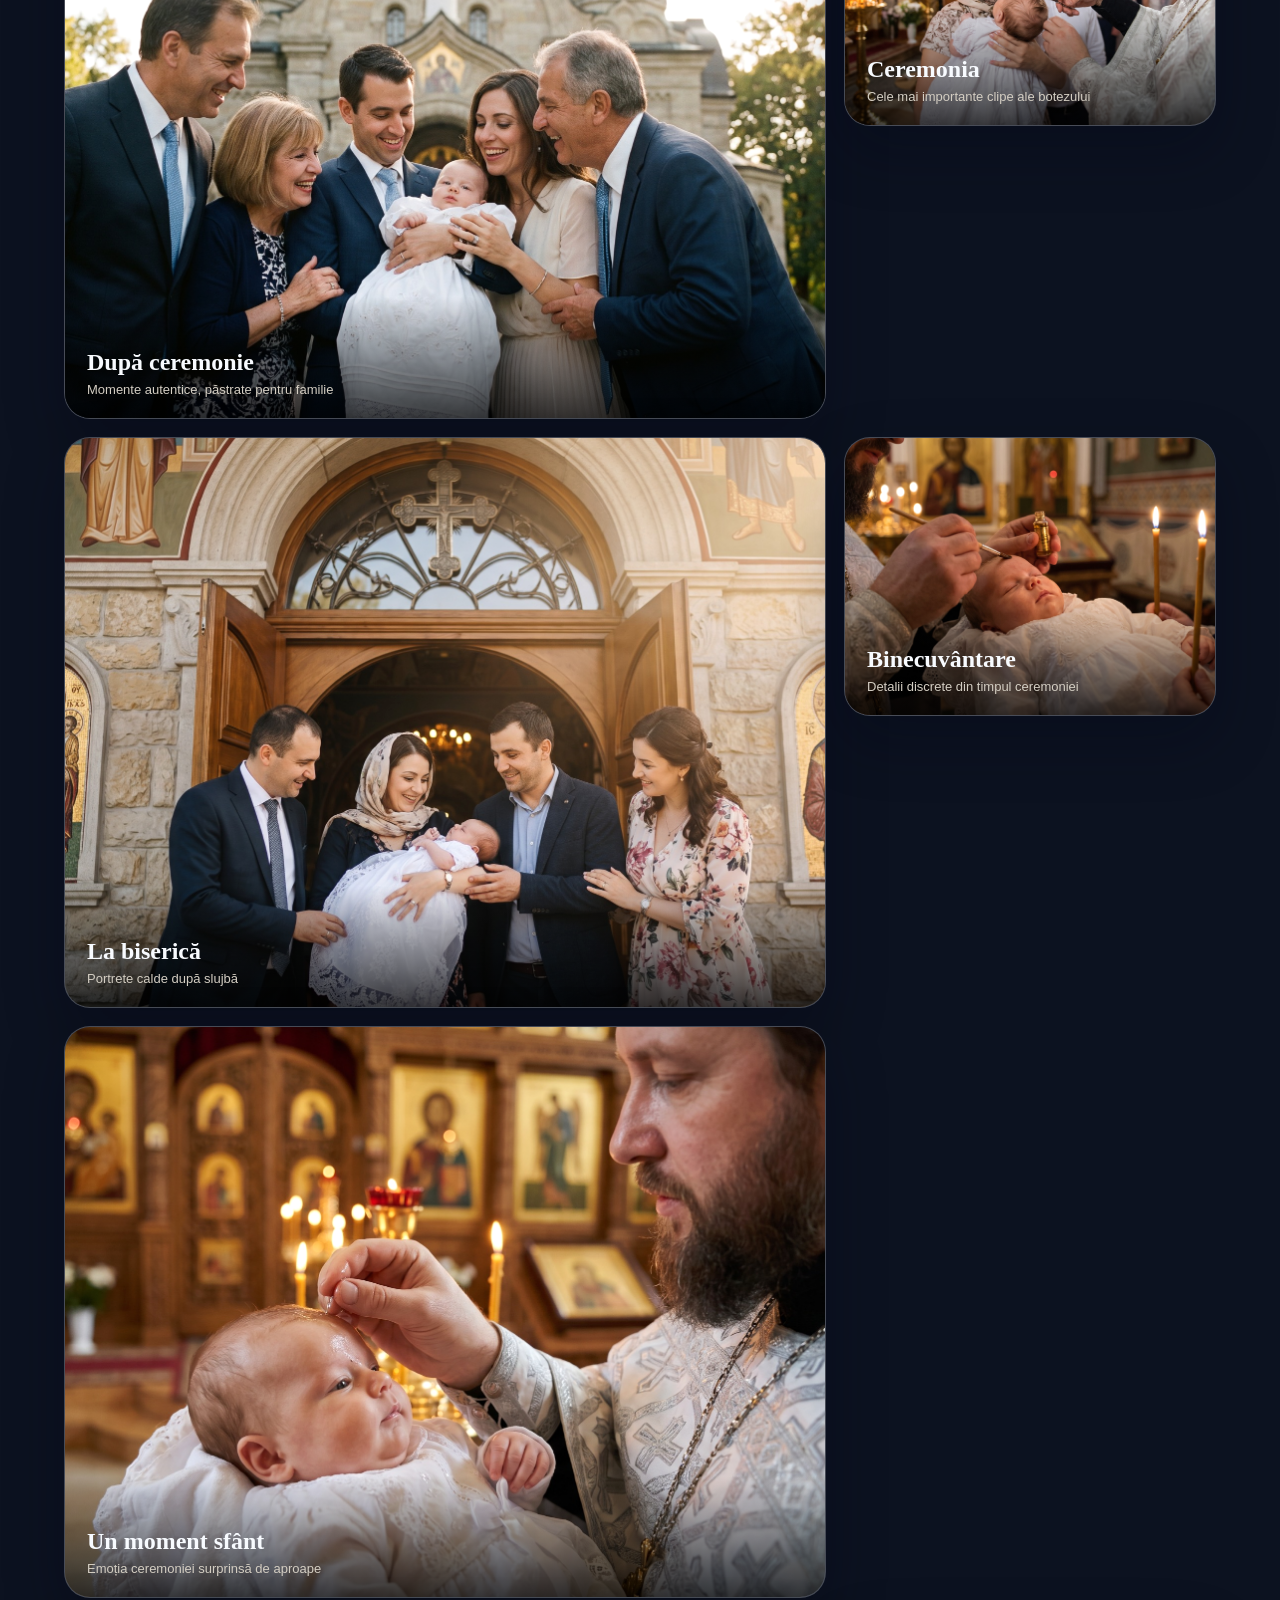
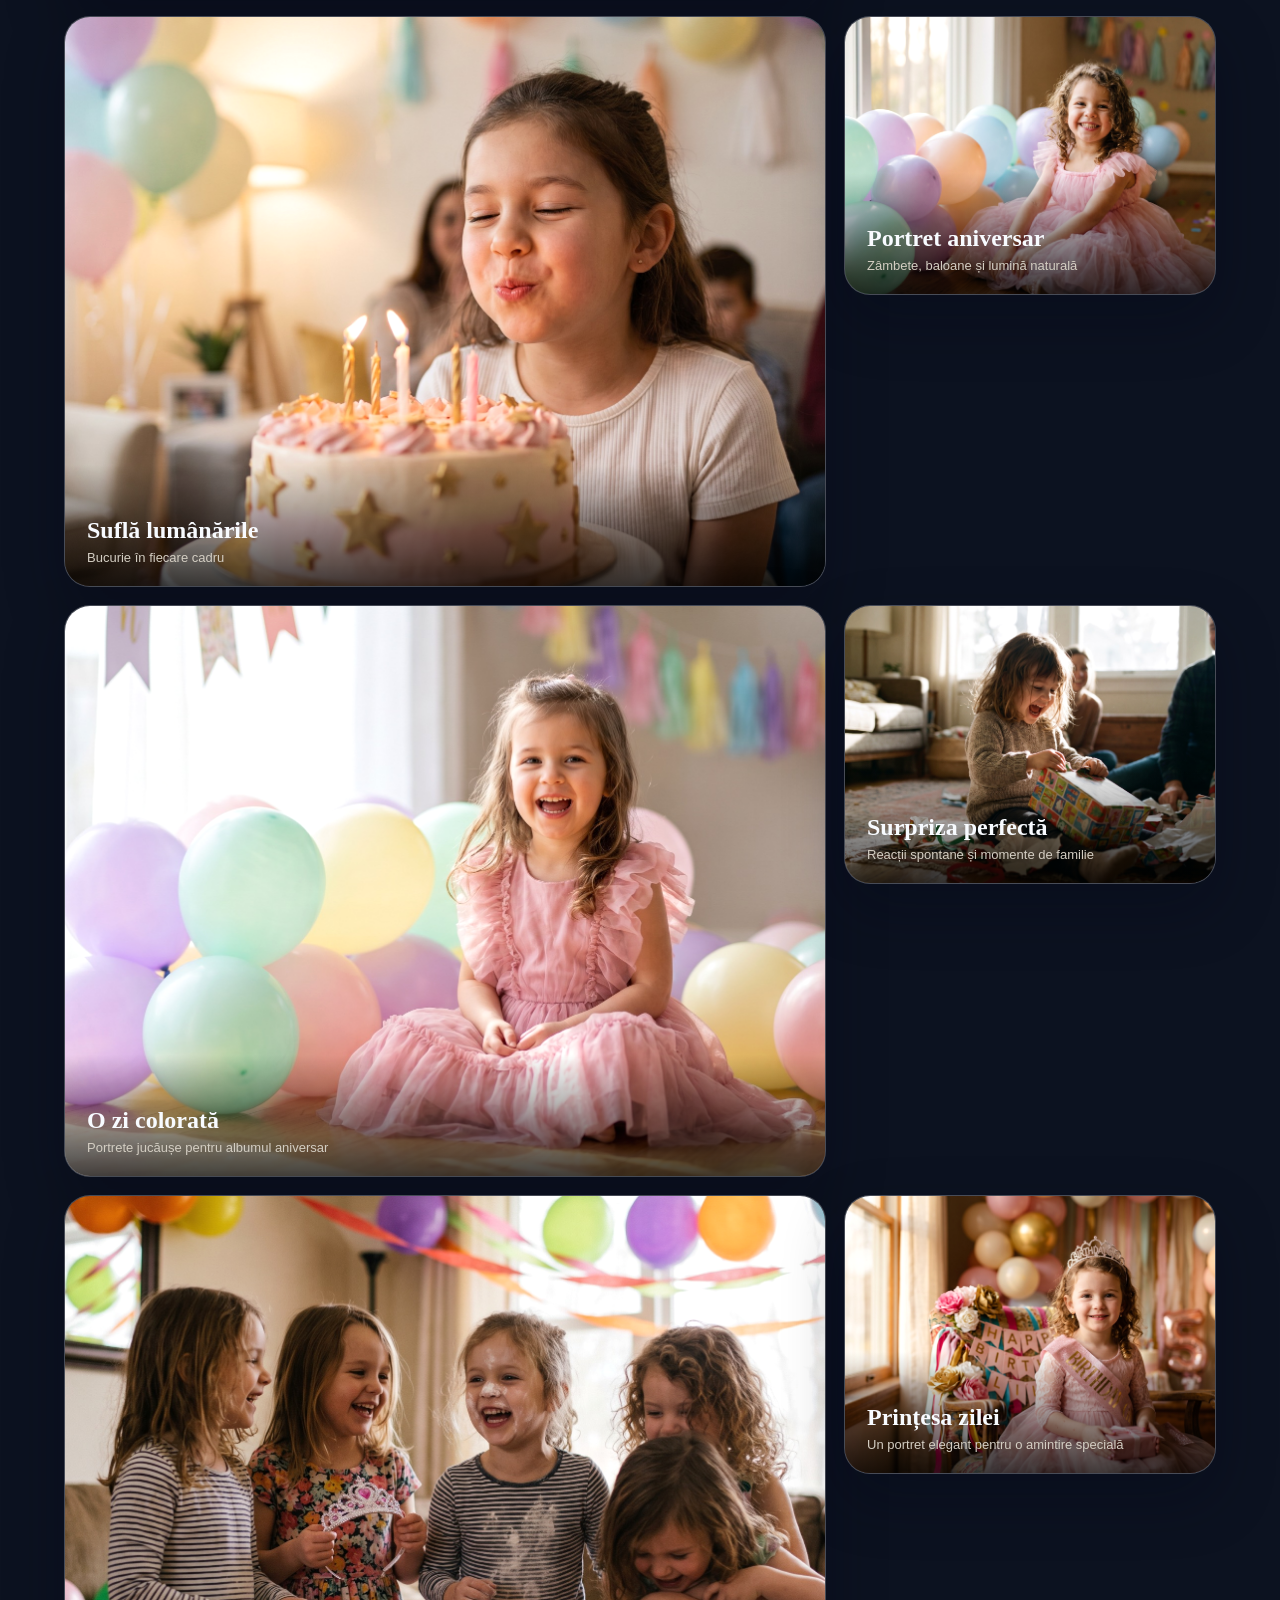
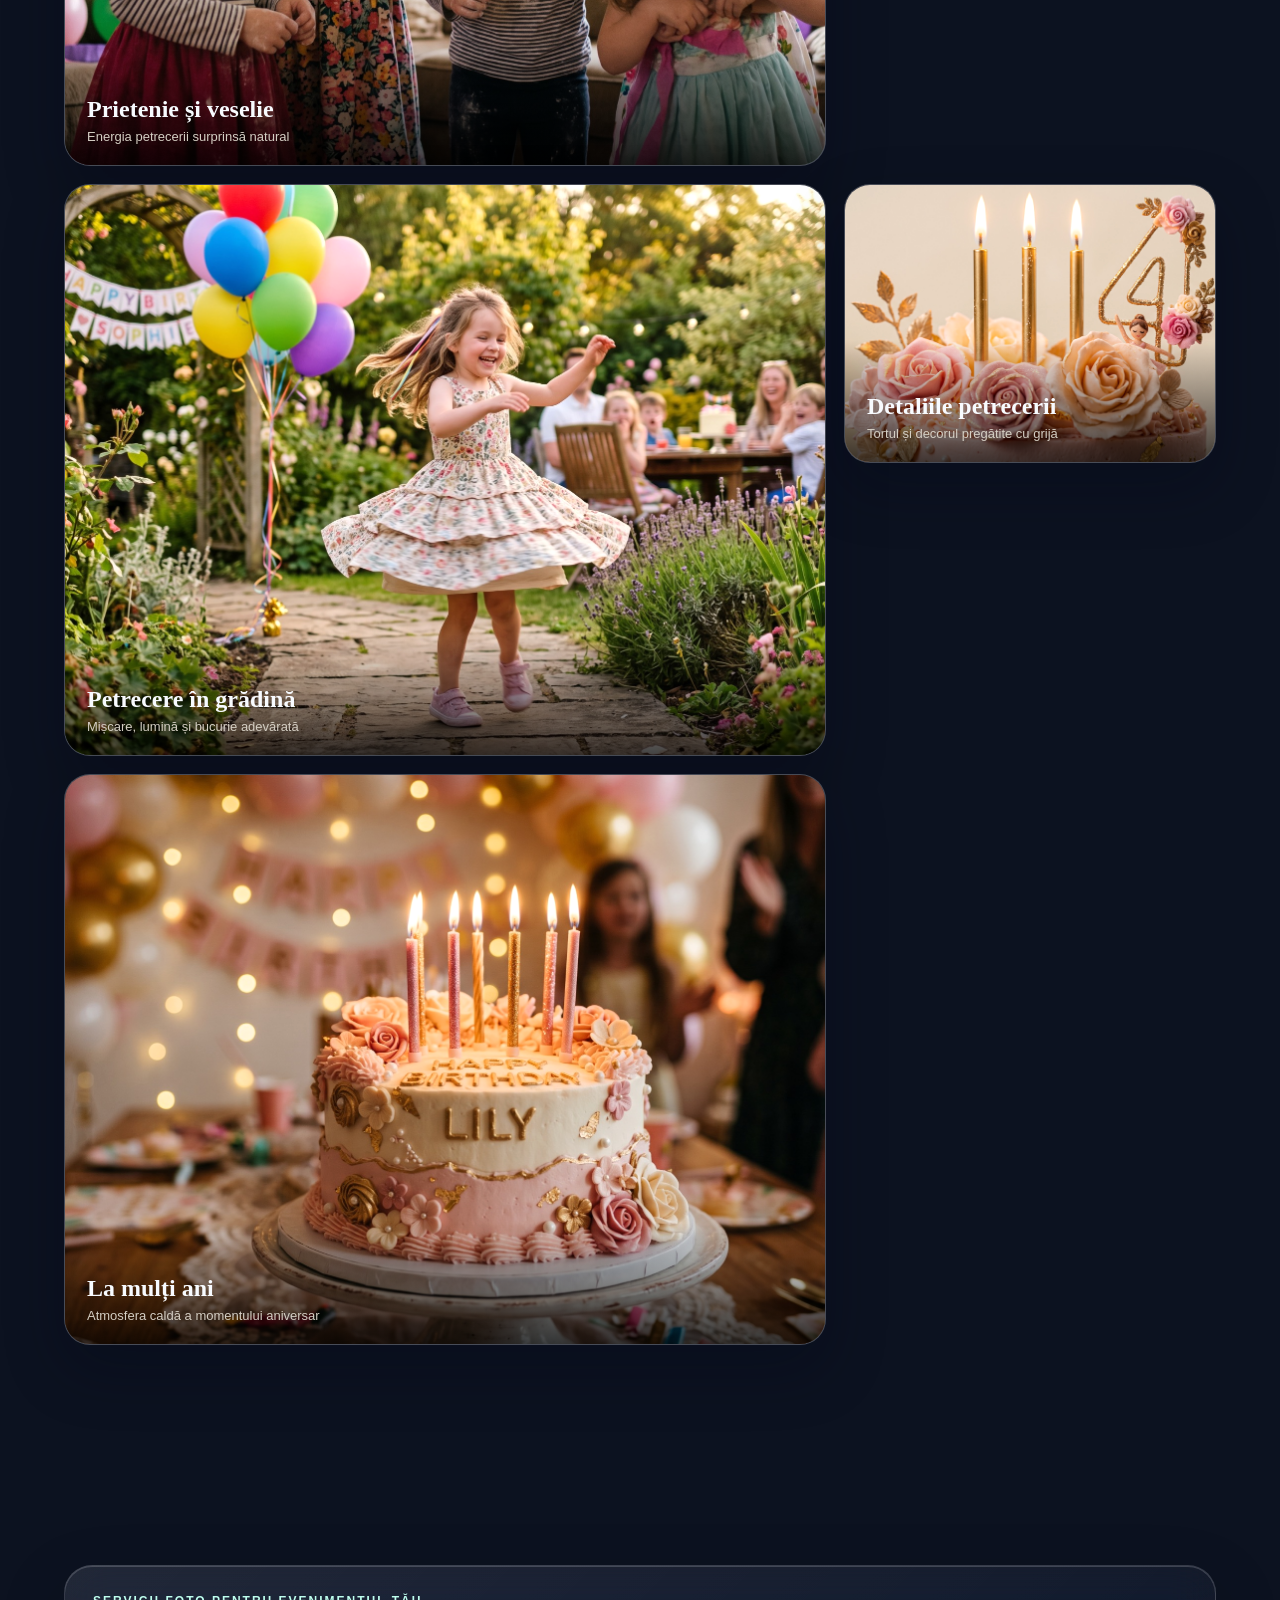
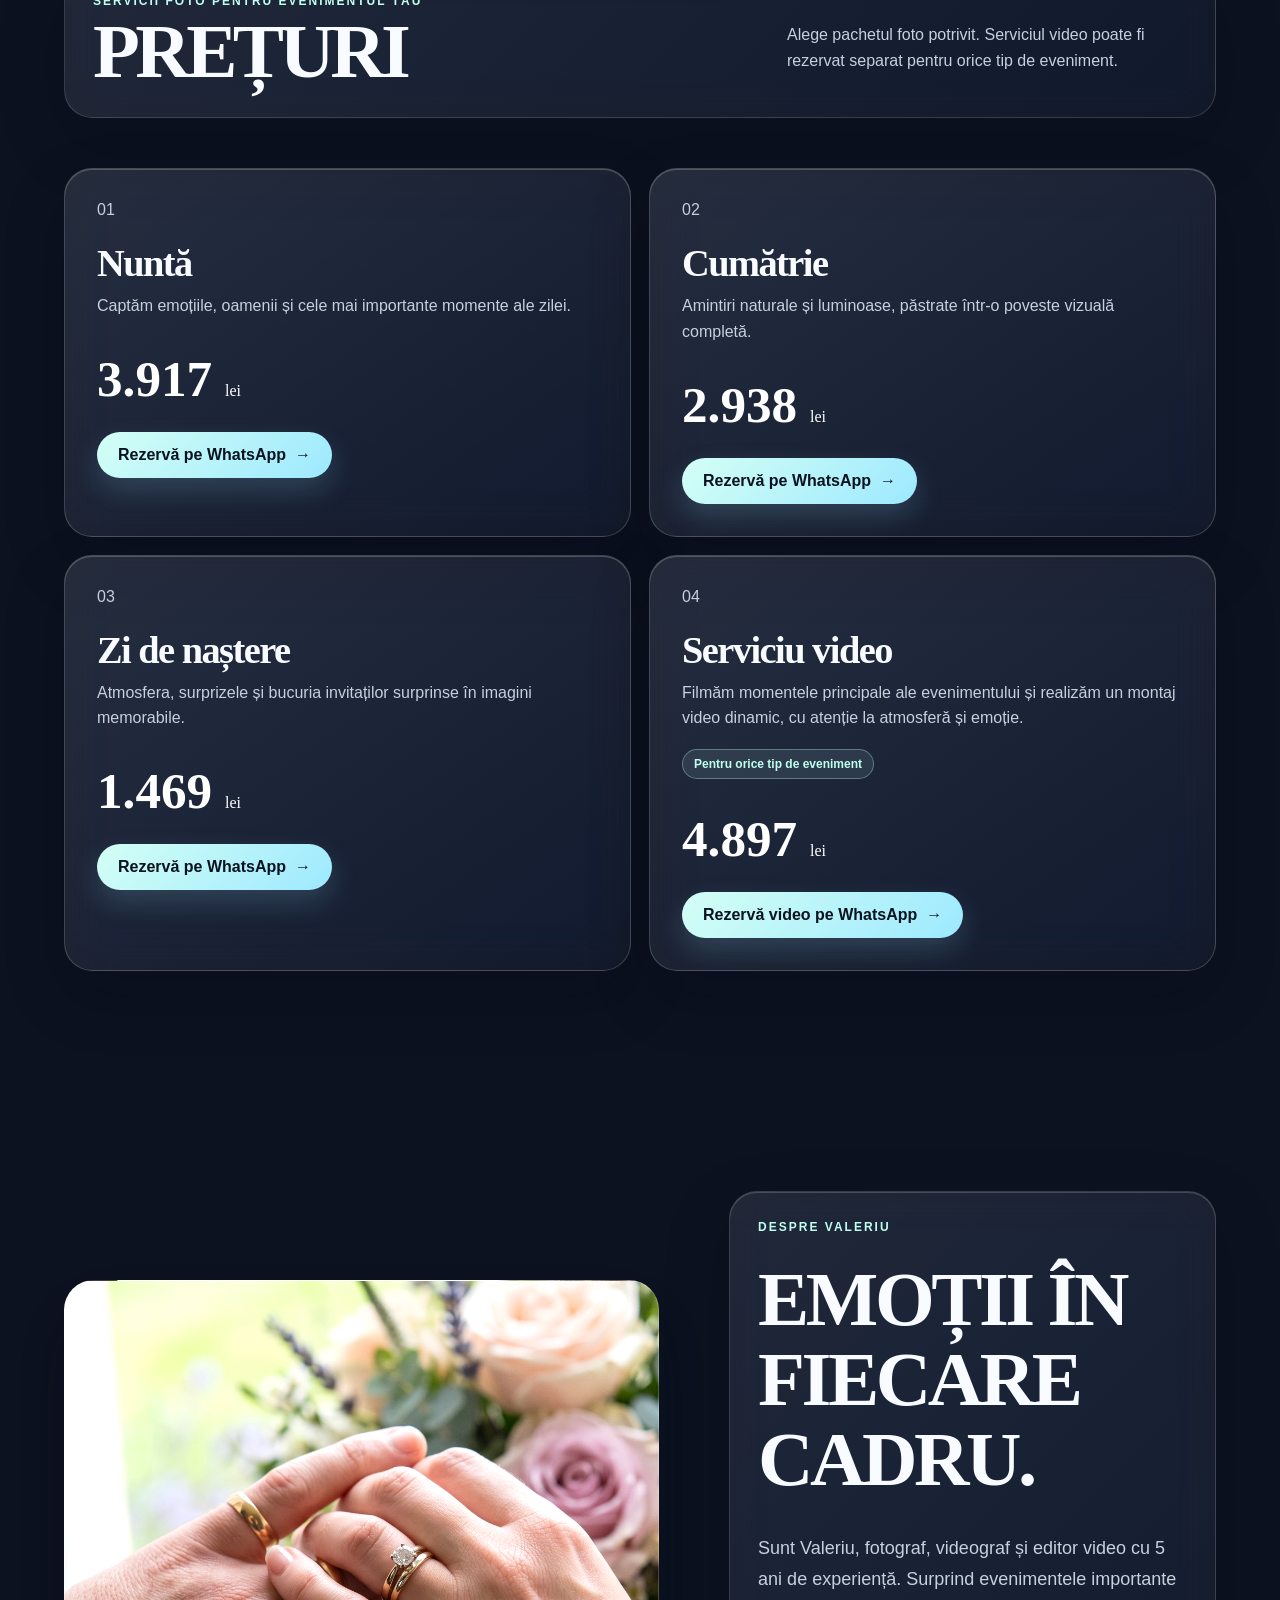
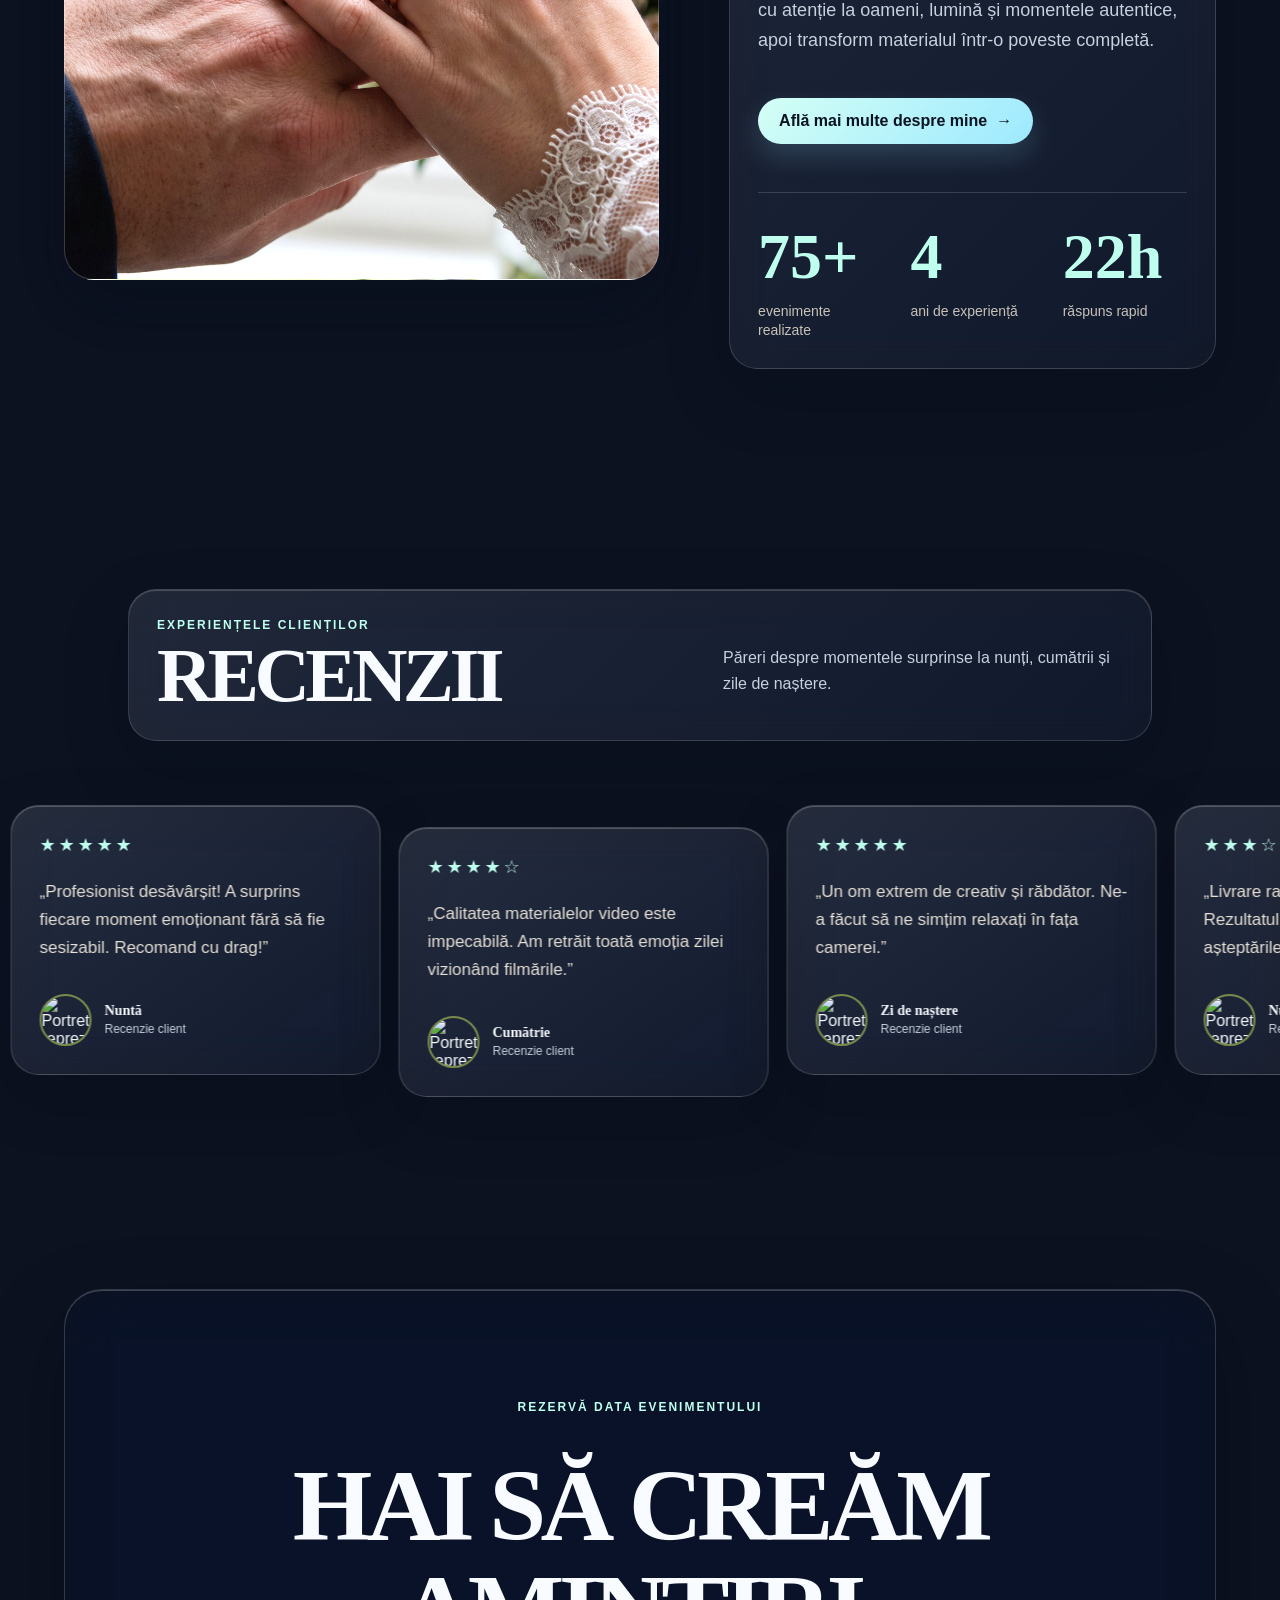
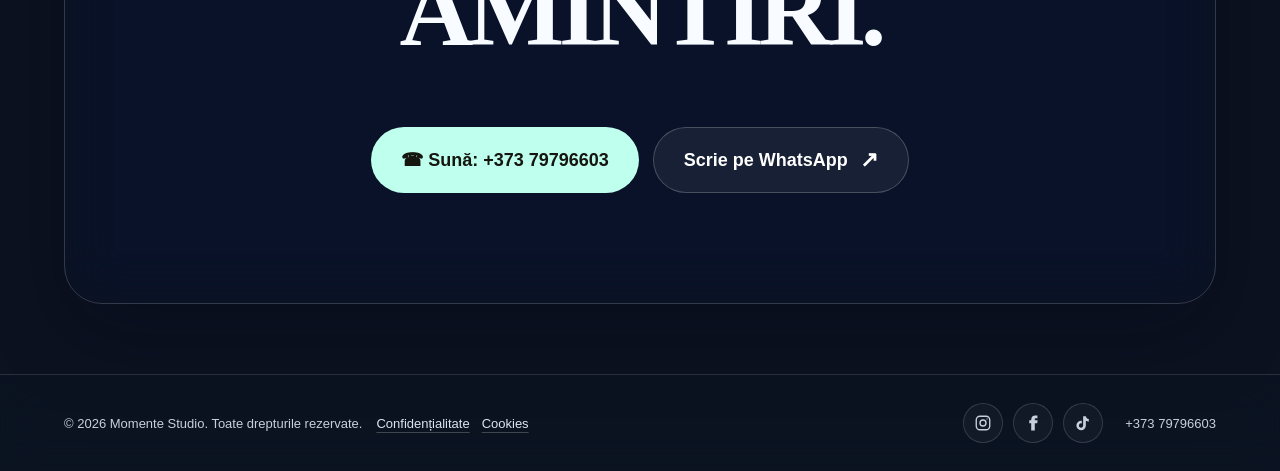
==== commit 818724f8: "Add files via upload" ====
--- a/index.html
+++ b/index.html
@@ -84,6 +84,7 @@
     .about-img{background-image:url('assets/image-01.jpg')!important;background-position:center!important}
     .project img{filter:saturate(1) brightness(1.02)}
     .project:hover img{filter:saturate(1.06) brightness(1.03)}
+    .grid{transition:opacity .24s ease,transform .34s cubic-bezier(.16,1,.3,1),filter .24s ease}.grid.filter-changing{opacity:0;transform:translateY(12px) scale(.985);filter:blur(3px)}.filter{transition:background .28s ease,color .28s ease,border-color .28s ease,box-shadow .28s ease,transform .28s ease}.filter:active{transform:scale(.96)}
     @media(max-width:760px){.project{aspect-ratio:4/3}}
     /* Bannere responsive: imagine separată și compoziție dedicată pentru mobil */
     .slide picture,.slide img{display:block;width:100%;height:100%}.slide img{object-fit:cover;object-position:center}
@@ -156,7 +157,8 @@
         transform:none
       }
     }
-    @media(prefers-reduced-motion:reduce){.reviews-grid{animation:none!important;transform:none!important}}
+    .reviews-grid.js-review-ticker{animation:none!important}
+    @media(prefers-reduced-motion:reduce){.reviews-grid{animation:none!important}}
   </style>
 </head>
 <body>
@@ -225,7 +227,7 @@
     document.getElementById('year').textContent=new Date().getFullYear();
     const observer=new IntersectionObserver(entries=>entries.forEach(e=>{if(e.isIntersecting){e.target.classList.add('visible');observer.unobserve(e.target)}}),{threshold:.12});
     document.querySelectorAll('.reveal').forEach(el=>observer.observe(el));
-    document.querySelectorAll('.filter').forEach(btn=>btn.addEventListener('click',()=>{document.querySelector('.filter.active').classList.remove('active');btn.classList.add('active');const f=btn.dataset.filter;document.querySelectorAll('.project').forEach(p=>p.classList.toggle('hide',f!=='all'&&!p.dataset.type.includes(f)))}));
+    const portfolioGrid=document.querySelector('#portofoliu .grid');let portfolioFilterTimer=0;document.querySelectorAll('.filter').forEach(btn=>btn.addEventListener('click',()=>{if(btn.classList.contains('active'))return;document.querySelector('.filter.active').classList.remove('active');btn.classList.add('active');portfolioGrid.classList.add('filter-changing');clearTimeout(portfolioFilterTimer);portfolioFilterTimer=setTimeout(()=>{const f=btn.dataset.filter;document.querySelectorAll('.project').forEach(p=>p.classList.toggle('hide',f!=='all'&&!p.dataset.type.includes(f)));requestAnimationFrame(()=>requestAnimationFrame(()=>portfolioGrid.classList.remove('filter-changing')))},220)}));
     const slides=[...document.querySelectorAll('.slide')];let current=0;let timer;
     function showSlide(index){slides[current].classList.remove('active');current=(index+slides.length)%slides.length;slides[current].classList.add('active');clearInterval(timer);timer=setInterval(()=>showSlide(current+1),5500)}
     document.querySelector('.next').onclick=()=>showSlide(current+1);document.querySelector('.prev').onclick=()=>showSlide(current-1);timer=setInterval(()=>showSlide(current+1),5500);
@@ -265,7 +267,7 @@
     ];
     const reviewRatings=[5,4,5,3,4,5,4,5,3,5,4,5,4,3,5,4,5,4,3,5];
     const reviewEvents=['Nuntă','Cumătrie','Zi de naștere','Nuntă','Zi de naștere','Cumătrie','Nuntă','Zi de naștere','Cumătrie','Nuntă','Cumătrie','Zi de naștere','Nuntă','Cumătrie','Zi de naștere','Nuntă','Zi de naștere','Cumătrie','Nuntă','Cumătrie'];
-    const reviewAvatars=[...document.querySelectorAll('.reviews .review-person img')].map(img=>img.src);const grid=document.getElementById('reviewsGrid');reviewTexts.forEach((text,index)=>{const rating=reviewRatings[index],card=document.createElement('article');card.className='review-card reveal';card.innerHTML=`<div><div class="stars" aria-label="${rating} din 5 stele">${'★'.repeat(rating)}${'☆'.repeat(5-rating)}</div><blockquote>„${text}”</blockquote></div><div class="review-person"><img src="${reviewAvatars[index%reviewAvatars.length]}" alt="Portret reprezentativ"><div><b>${reviewEvents[index]}</b><span>Recenzie client</span></div></div>`;grid.appendChild(card);observer.observe(card)});[...grid.children].forEach(card=>{const copy=card.cloneNode(true);copy.classList.remove('reveal');copy.classList.add('visible');copy.setAttribute('aria-hidden','true');copy.querySelector('img').alt='';grid.appendChild(copy)});
+    const reviewAvatars=[...document.querySelectorAll('.reviews .review-person img')].map(img=>img.src);const grid=document.getElementById('reviewsGrid');reviewTexts.forEach((text,index)=>{const rating=reviewRatings[index],card=document.createElement('article');card.className='review-card reveal';card.innerHTML=`<div><div class="stars" aria-label="${rating} din 5 stele">${'★'.repeat(rating)}${'☆'.repeat(5-rating)}</div><blockquote>„${text}”</blockquote></div><div class="review-person"><img src="${reviewAvatars[index%reviewAvatars.length]}" alt="Portret reprezentativ"><div><b>${reviewEvents[index]}</b><span>Recenzie client</span></div></div>`;grid.appendChild(card);observer.observe(card)});[...grid.children].forEach(card=>{const copy=card.cloneNode(true);copy.classList.remove('reveal');copy.classList.add('visible');copy.setAttribute('aria-hidden','true');copy.querySelector('img').alt='';grid.appendChild(copy)});grid.classList.add('js-review-ticker');let reviewTickerOffset=0,reviewTickerLast=performance.now();function moveReviewTicker(now){const elapsed=Math.min(now-reviewTickerLast,50),loopWidth=(grid.scrollWidth+18)/2;reviewTickerLast=now;if(loopWidth>0&&!document.hidden){reviewTickerOffset=(reviewTickerOffset+elapsed*.045)%loopWidth;grid.style.transform=`translate3d(${-reviewTickerOffset}px,0,0)`}requestAnimationFrame(moveReviewTicker)}requestAnimationFrame(moveReviewTicker);
     const popup=document.getElementById('offerPopup'),closePopup=()=>popup.classList.remove('show');setTimeout(()=>popup.classList.add('show'),15000);popup.querySelector('.popup-close').onclick=closePopup;popup.addEventListener('click',e=>{if(e.target===popup)closePopup()});document.addEventListener('keydown',e=>{if(e.key==='Escape')closePopup()});
     const backToTop=document.getElementById('backToTop');let backTopTicking=false,backTopAnimation=0;function updateBackToTop(){backToTop.classList.toggle('is-visible',window.scrollY>window.innerHeight*.7);backTopTicking=false}window.addEventListener('scroll',()=>{if(!backTopTicking){requestAnimationFrame(updateBackToTop);backTopTicking=true}},{passive:true});function scrollPageToTop(){cancelAnimationFrame(backTopAnimation);const start=window.scrollY;if(!start)return;if(window.matchMedia('(prefers-reduced-motion: reduce)').matches){window.scrollTo(0,0);return}const duration=Math.min(2200,Math.max(1200,start*.2)),began=performance.now(),root=document.documentElement,previousBehavior=root.style.scrollBehavior;root.style.scrollBehavior='auto';function frame(now){const progress=Math.min((now-began)/duration,1),ease=progress<.5?4*progress*progress*progress:1-Math.pow(-2*progress+2,3)/2;window.scrollTo(0,Math.round(start*(1-ease)));if(progress<1)backTopAnimation=requestAnimationFrame(frame);else root.style.scrollBehavior=previousBehavior}backTopAnimation=requestAnimationFrame(frame)}updateBackToTop();backToTop.addEventListener('click',scrollPageToTop);
   </script>
